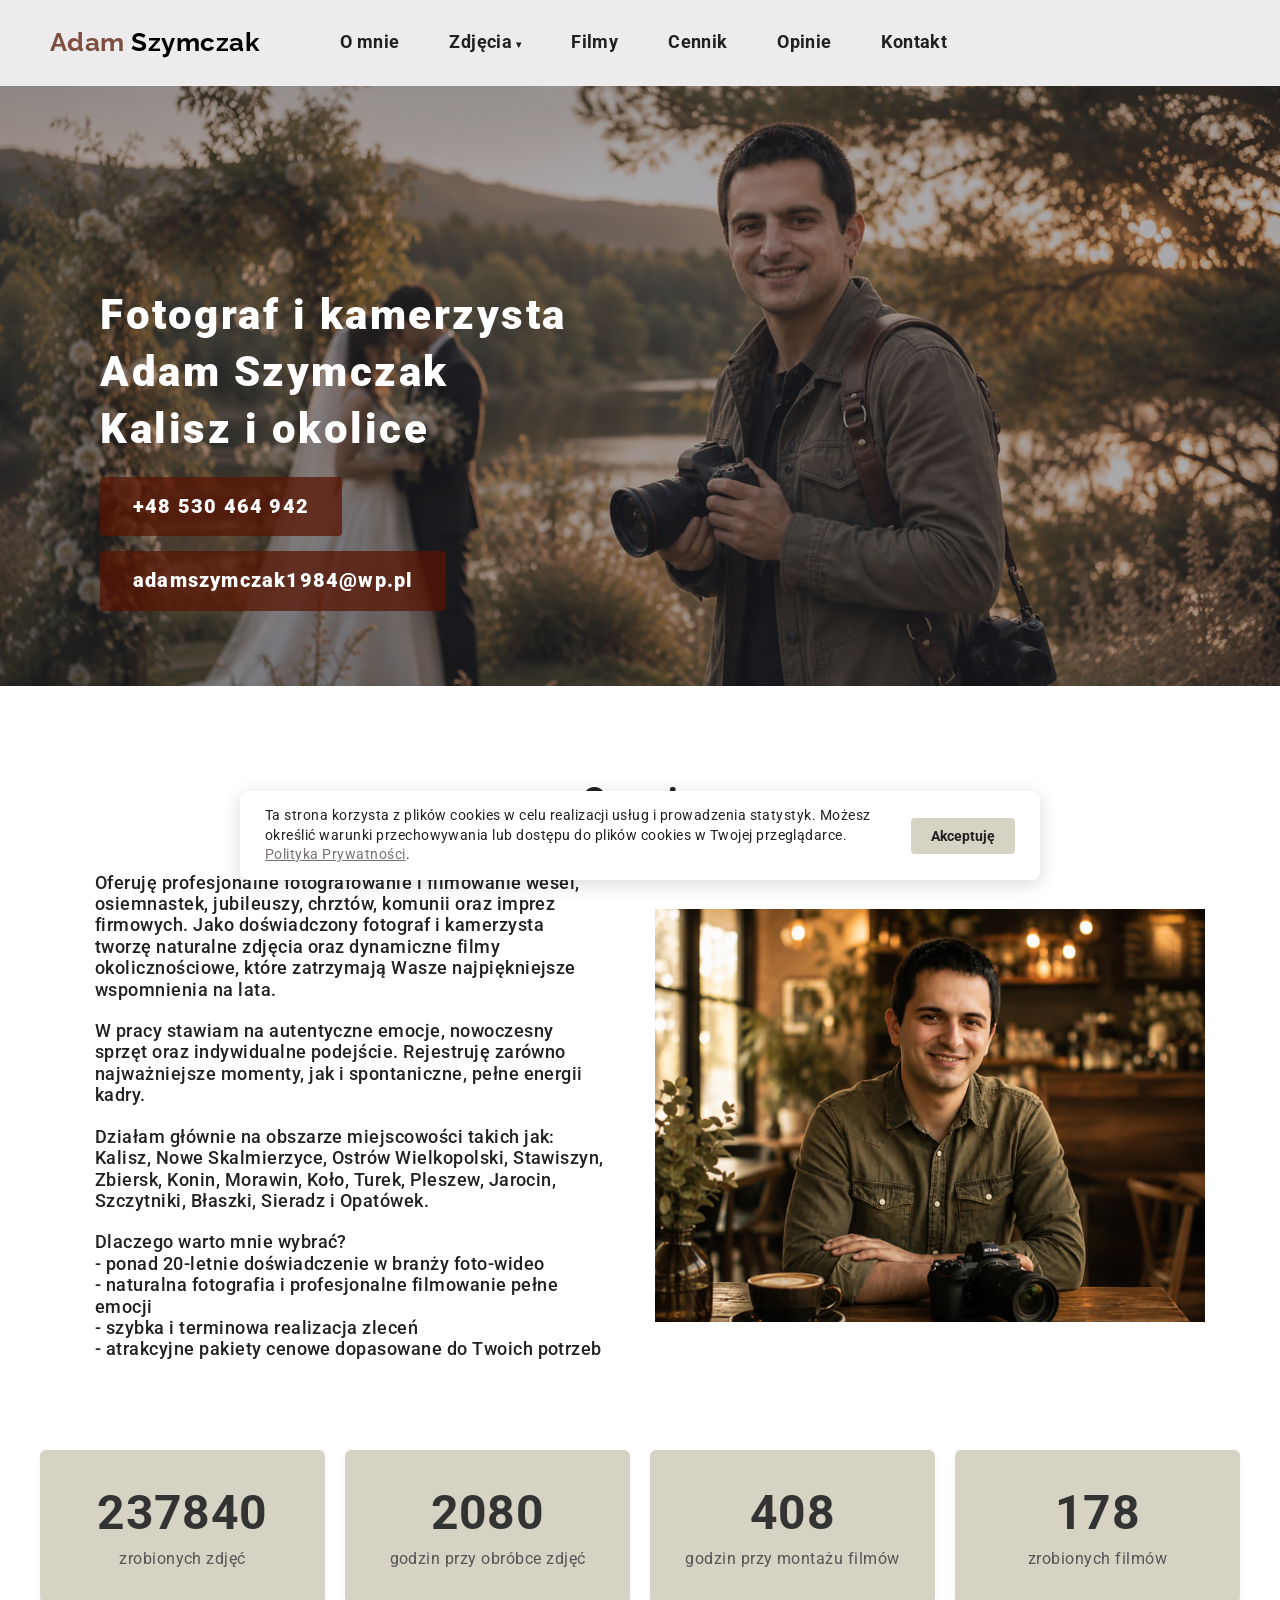
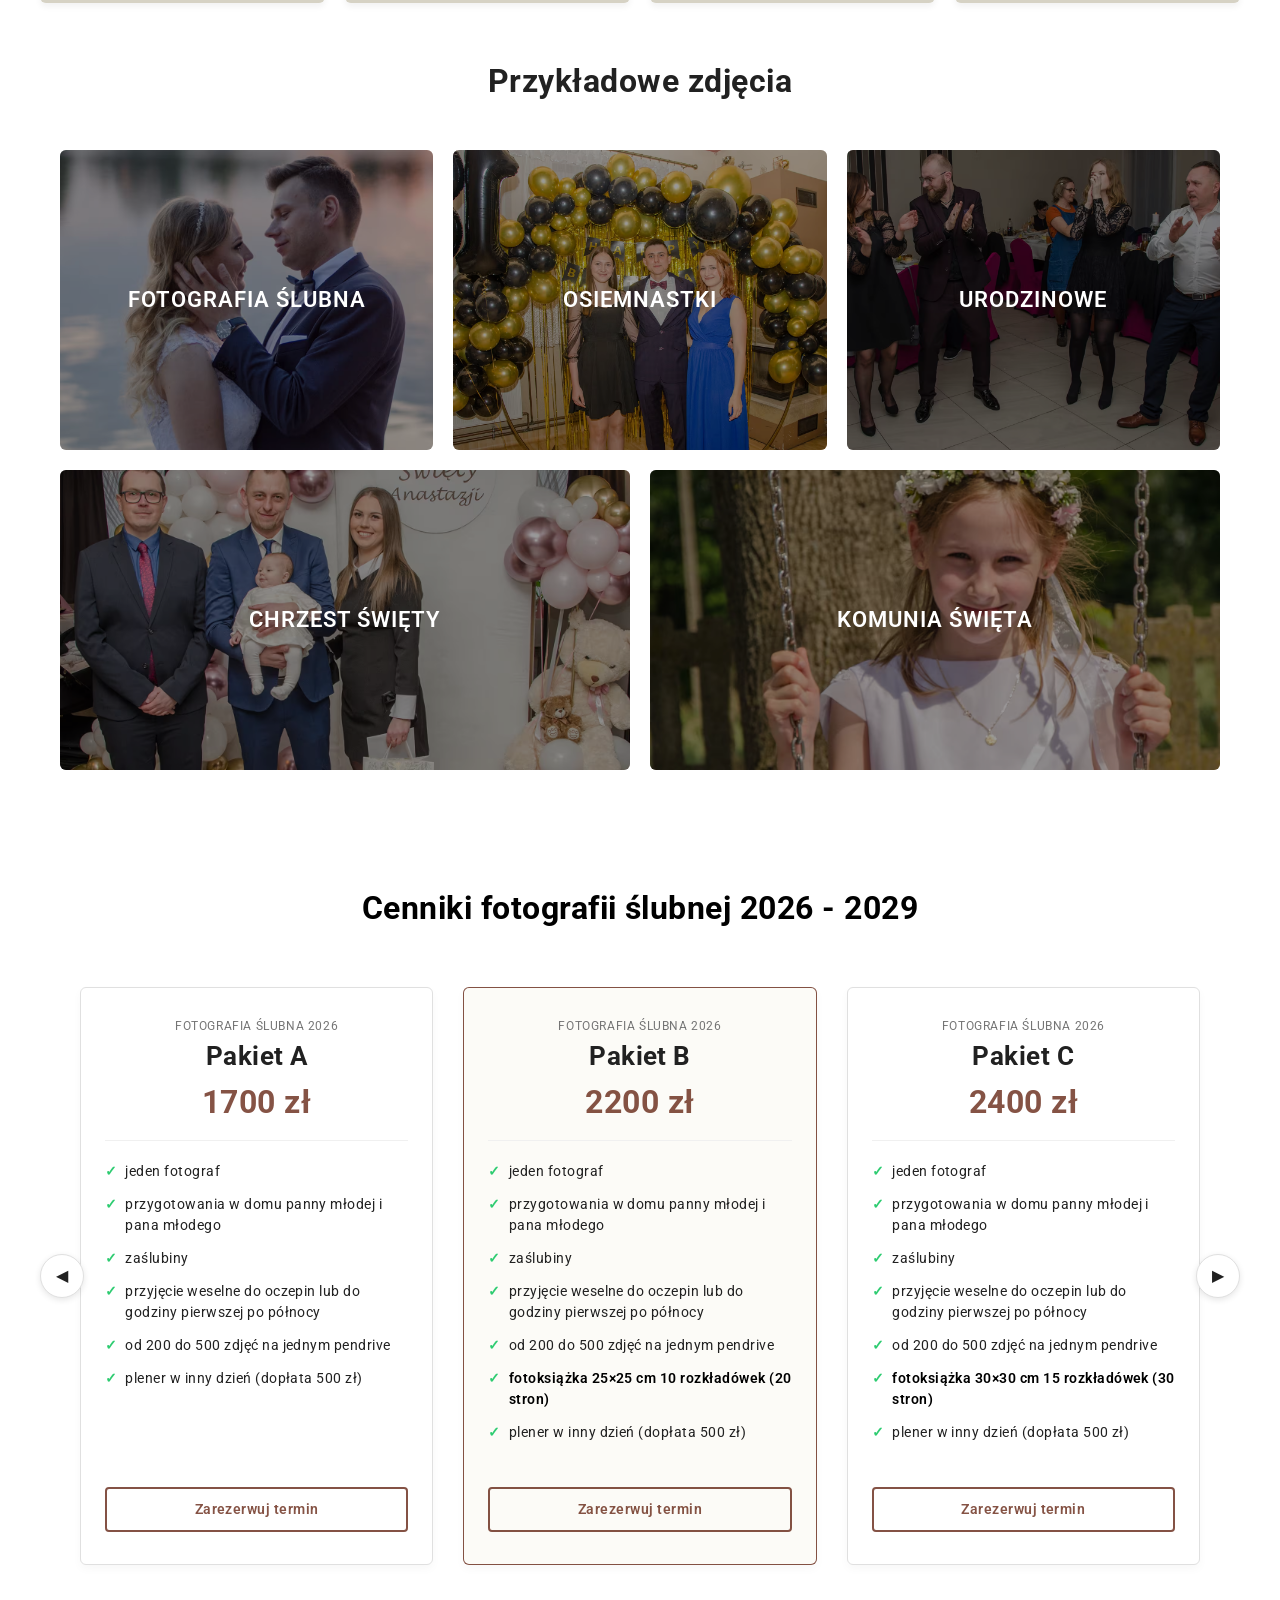
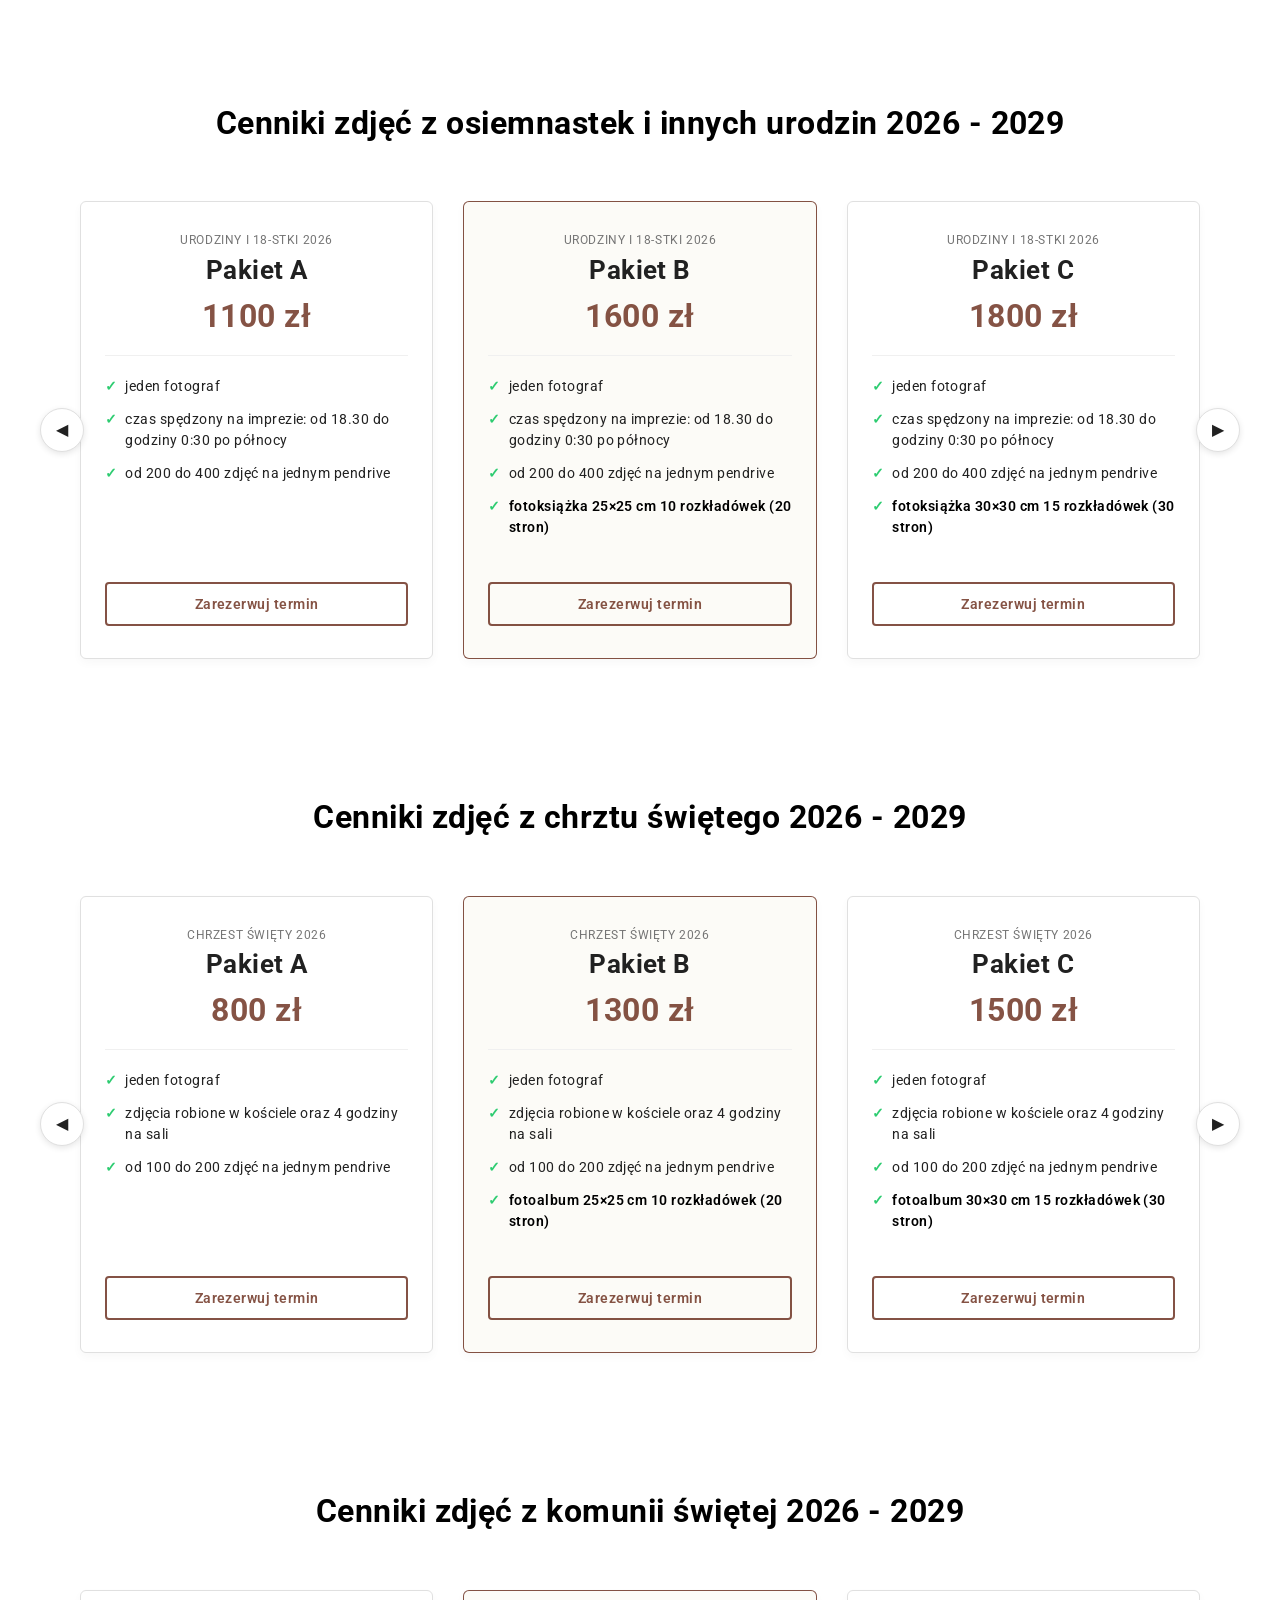
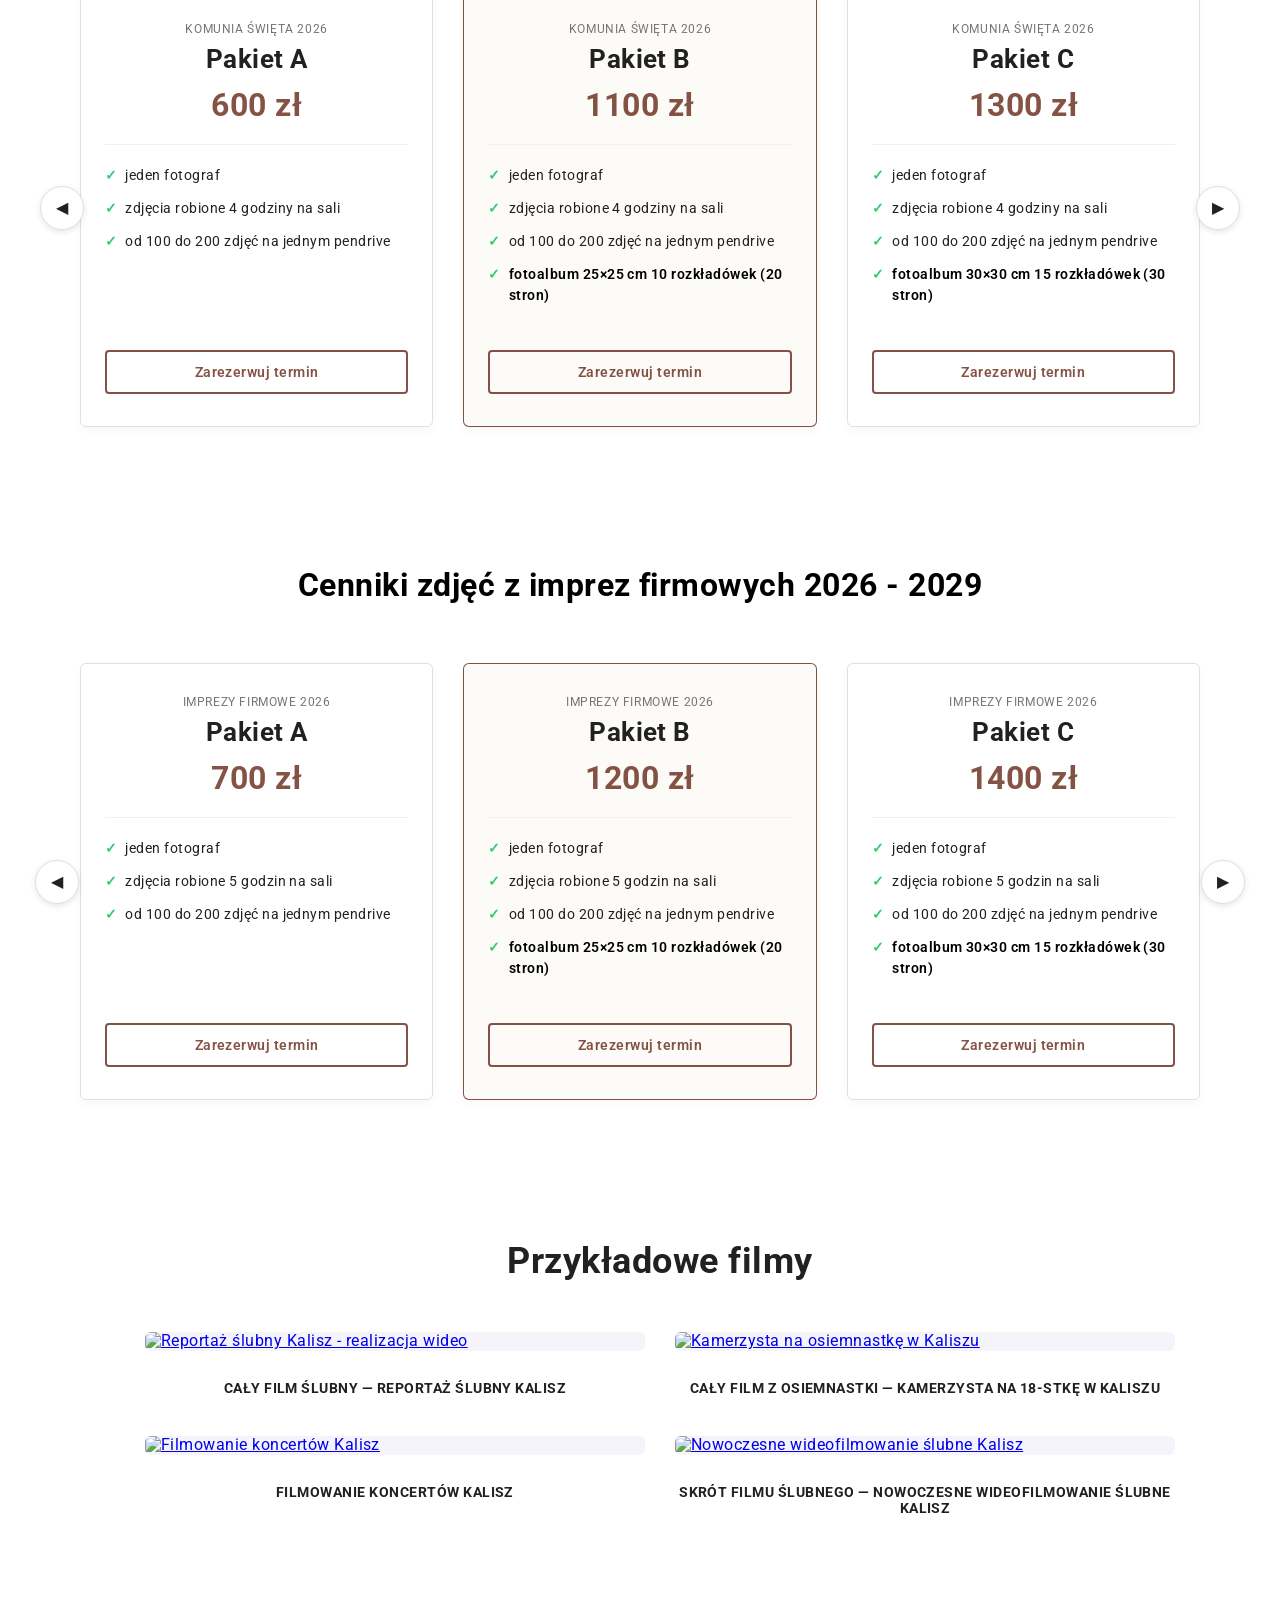
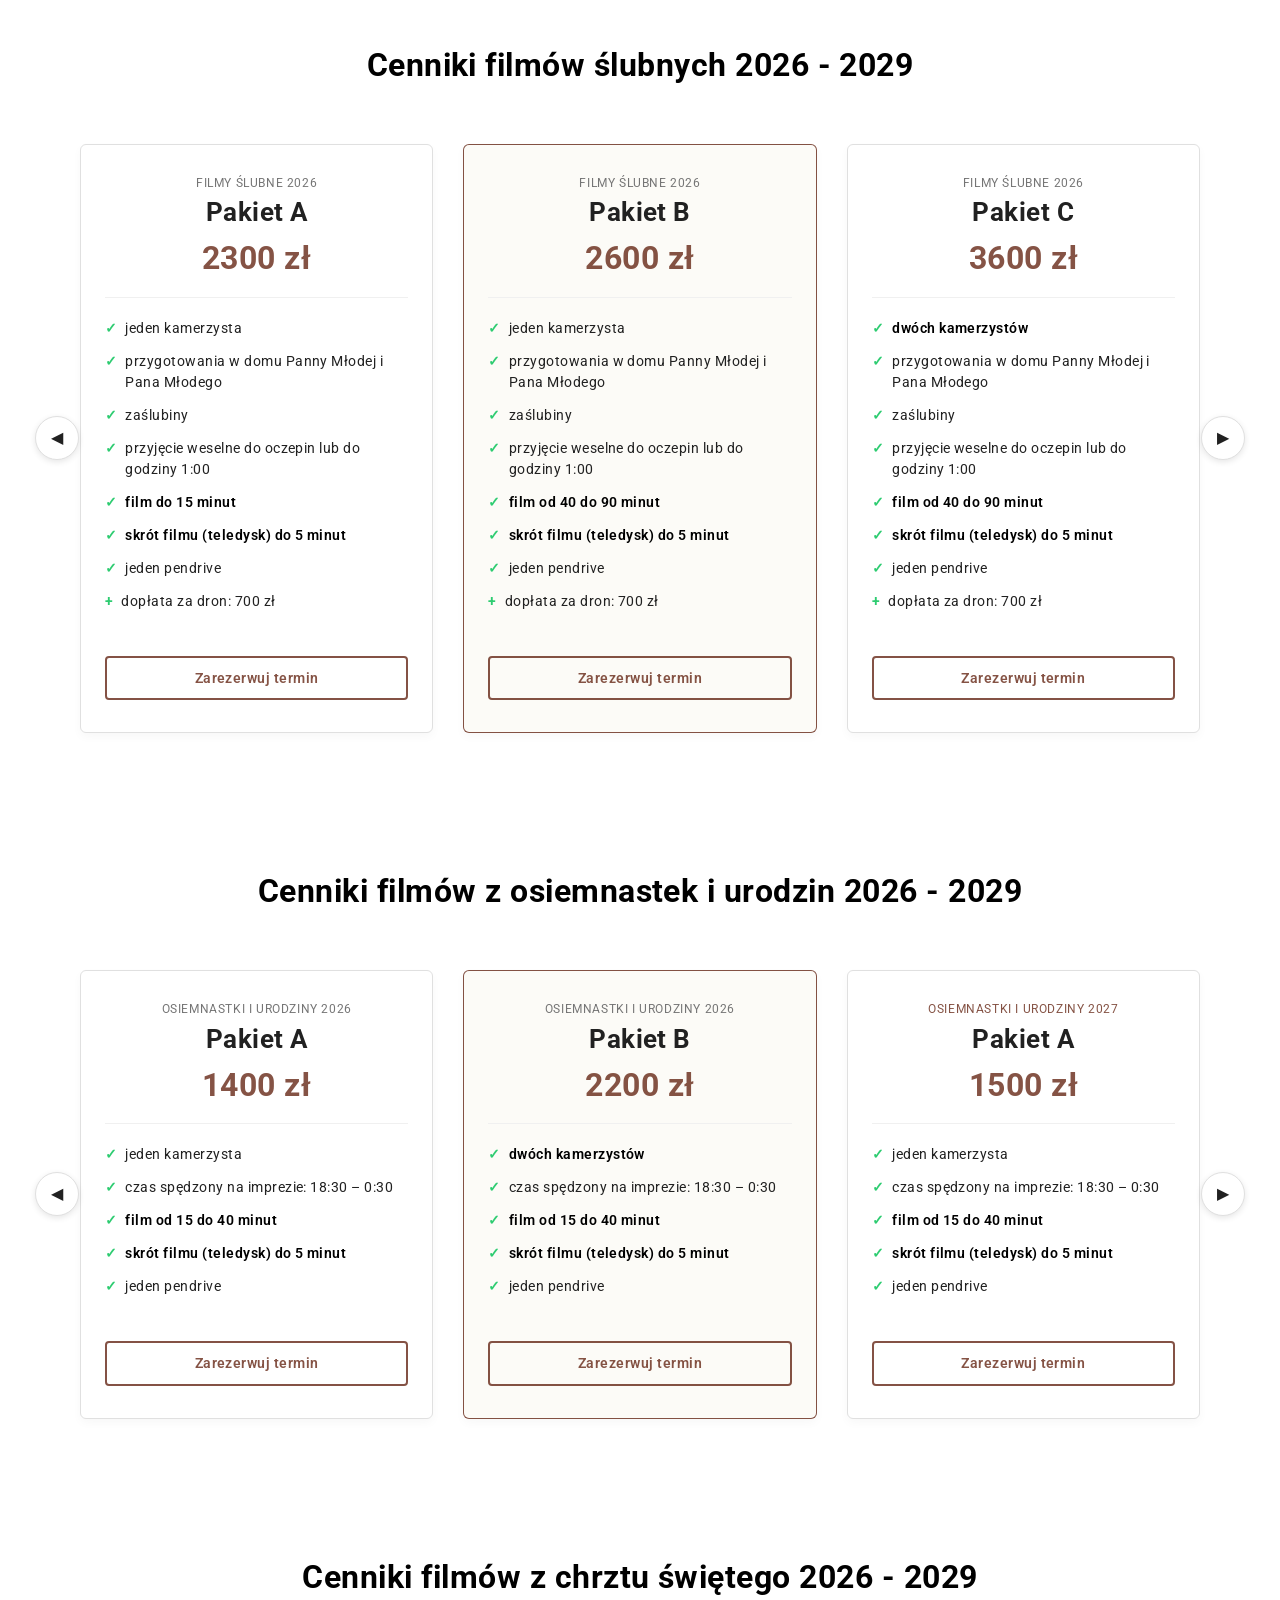
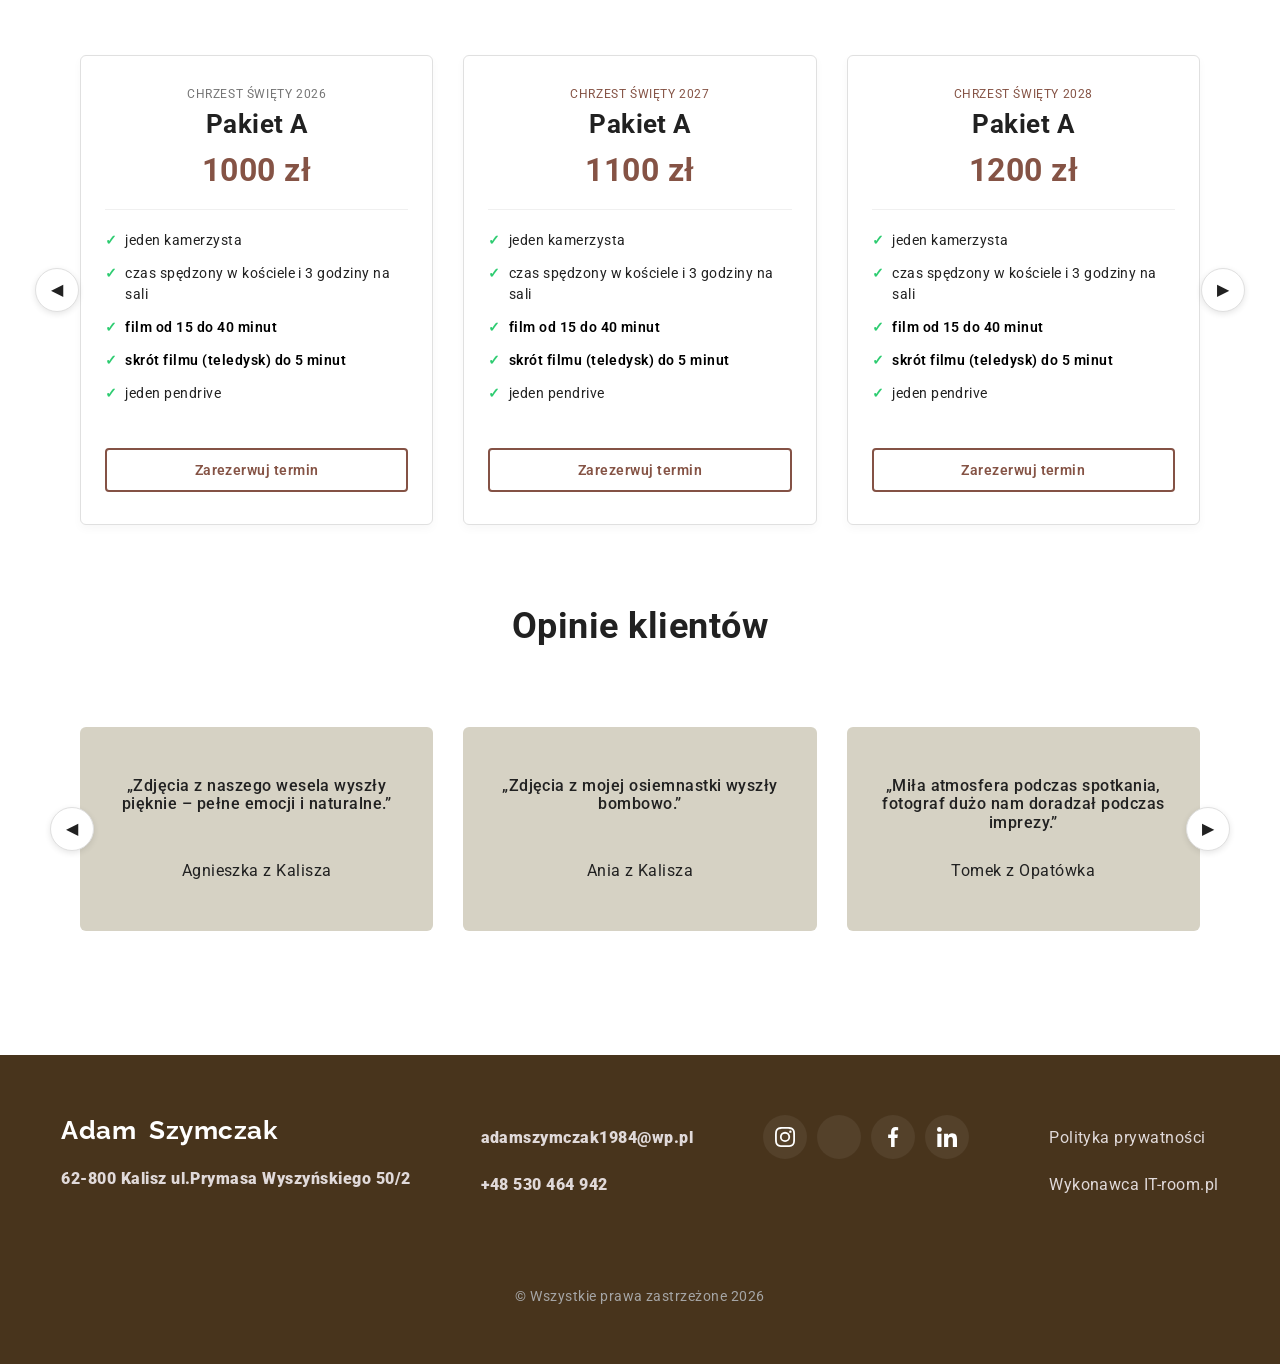
==== index.html @ ff870211 "84" ====
<!doctype html>
<html lang="pl">
  <head>
    <meta charset="UTF-8" >
    <meta http-equiv="X-UA-Compatible" content="IE=edge" >
    <!-- <meta name="viewport" content="width=device-width, initial-scale=1.0, maximum-scale=1.0, user-scalable-no"> -->
    <meta name="viewport" content="width=device-width, initial-scale=1.0 ">
    <meta
      name="description"
      content="Profesjonalny fotograf Adam Szymczak w Kaliszu, Koninie i Turku. Naturalna fotografia ślubna, osiemnastki, chrzty i komunie. Pamiątka pełna emocji. Sprawdź ofertę"
    >
    <title>
      Fotograf i kamerzysta Adam Szymczak Kalisz, Nowe Skalmierzyce, Ostrów
      Wielkopolski, Stawiszyn, Zbiersk, Konin, Morawin, Koło, Turek, Pleszew,
      Jarocin, Szczytniki, Błaszki, Sieradz i Opatówek
    </title>
    <link
      rel="icon"
      type="image/png"
      href="./images/favicon-96x96.png"
      sizes="96x96"
    >
    <link rel="icon" type="image/svg+xml" href="./images/favicon.svg" >
    <link rel="shortcut icon" href="./images/favicon.ico" >
    <link
      rel="apple-touch-icon"
      sizes="180x180"
      href="./images/apple-touch-icon.png"
    >
    <link rel="preconnect" href="https://fonts.googleapis.com" >
    <link rel="preconnect" href="https://fonts.gstatic.com" crossorigin >
    <link
      href="https://fonts.googleapis.com/css2?family=Raleway:wght@700&family=Roboto:wght@400;500;700;900&display=swap"
      rel="stylesheet"
    >
    <link
      rel="stylesheet"
      href="https://cdnjs.cloudflare.com/ajax/libs/modern-normalize/1.1.0/modern-normalize.min.css"
    >


    <link rel="stylesheet" href="./css/main.min.css" >
  </head>

  <body>
    <header class="header">
      <div class="container header__section">
        <nav class="header__nav">
          <a class="header__logo logo link" href="./index.html"
            >Adam&nbsp;<span class="header__logo--black">Szymczak</span></a
          >

          <ul class="nav list">
            <li class="nav__item">
              <a class="nav__link link" href="./index.html#o-mnie">O mnie</a>
            </li>

            <!-- Комп'ютерне випадаюче меню "Zdjęcia" -->
            <li class="nav__item dropdown">
              <a
                class="nav__link link dropdown-toggle"
                href="./index.html#portfolio"
                >Zdjęcia<span class="arrow">&#9662;</span></a
              >
              <ul class="dropdown-menu list">
                <li>
                  <a class="dropdown-menu__link link" href="./slubne.html"
                    >Zdjęcia ślubne</a
                  >
                </li>
                <li>
                  <a class="dropdown-menu__link link" href="./osiemnastki.html"
                    >18-stki</a
                  >
                </li>
                <li>
                  <a class="dropdown-menu__link link" href="./urodziny.html"
                    >Zdjęcia urodzinowe i jubileuszowe</a
                  >
                </li>
                <li>
                  <a class="dropdown-menu__link link" href="./chrzest.html"
                    >Chrzest Święty</a
                  >
                </li>
                <li>
                  <a class="dropdown-menu__link link" href="./komunia.html"
                    >Komunia Święta</a
                  >
                </li>
              </ul>
            </li>

            <li class="nav__item">
              <a class="nav__link link" href="./index.html#filmy">Filmy</a>
            </li>
            <li class="nav__item">
              <a class="nav__link link" href="./index.html#oferta">Cennik</a>
            </li>
            <li class="nav__item">
              <a class="nav__link link" href="./index.html#opinie">Opinie</a>
            </li>
            <li class="nav__item">
              <a class="nav__link link" href="./index.html#kontakt">Kontakt</a>
            </li>
          </ul>
        </nav>

        <button class="menu-open" data-menu-open>
          <svg class="menu-burger" width="24" height="16">
            <use href="./images/icons.svg#icon-burger"></use>
          </svg>
        </button>
      </div>

      <div class="mob-menu flex is-hidden" data-menu>
        <div>
          <button class="menu-close" data-menu-close>
            <svg class="menu-close" width="40" height="40">
              <use href="./images/icons.svg#icon-close"></use>
            </svg>
          </button>

          <ul class="mob-menu-list list">
            <li class="mob-menu-list__item">
              <a class="mob-menu-list__link link" href="./index.html#o-mnie"
                >O mnie</a
              >
            </li>

            <li class="mob-menu-list__item">
              <a
                class="mob-menu-list__link link"
                href="./index.html#portfolio"
                style="color: var(--accent-color); font-size: 20px"
                >Zdjęcia<span style="font-size: 14px">&#9662;</span></a
              >

              <ul
                class="mob-sub-menu list"
                style="padding-left: 20px; margin-top: 8px"
              >
                <li style="margin-bottom: 10px">
                  <a
                    class="mob-menu-list__link link"
                    href="./slubne.html"
                    style="font-size: 18px"
                    >Zdjęcia ślubne</a
                  >
                </li>
                <li style="margin-bottom: 10px">
                  <a
                    class="mob-menu-list__link link"
                    href="./osiemnastki.html"
                    style="font-size: 18px"
                    >18-stki</a
                  >
                </li>
                <li style="margin-bottom: 10px">
                  <a
                    class="mob-menu-list__link link"
                    href="./urodziny.html"
                    style="font-size: 18px"
                    >Zdjęcia urodzinowe i jubileuszowe</a
                  >
                </li>
                <li style="margin-bottom: 10px">
                  <a
                    class="mob-menu-list__link link"
                    href="./chrzest.html"
                    style="font-size: 18px"
                    >Chrzest Święty</a
                  >
                </li>
                
                <li style="margin-bottom: 10px">
                  <a
                    class="mob-menu-list__link link"
                    href="./komunia.html"
                    style="font-size: 18px"
                    >Komunia Święta</a
                  >
                </li>
              </ul>
            </li>

            <li class="mob-menu-list__item">
              <a class="mob-menu-list__link link" href="./index.html#filmy"
                >Filmy</a
              >
            </li>
            <li class="mob-menu-list__item">
              <a class="mob-menu-list__link link" href="./index.html#oferta"
                >Cennik</a
              >
            </li>
            <li class="mob-menu-list__item">
              <a class="mob-menu-list__link link" href="./index.html#opinie"
                >Opinie</a
              >
            </li>
            <li class="mob-menu-list__item">
              <a class="mob-menu-list__link link" href="./index.html#kontakt"
                >Kontakt</a
              >
            </li>
          </ul>
        </div>
      </div>
    </header>

    <main>
      <section class="hero">
        <div class="hero__container">
        <h1 class="hero__title">
          Fotograf i kamerzysta <br>Adam Szymczak <br>Kalisz i okolice
        </h1>
        
        <div class="hero__actions">
          <a class="link hero__btn" href="tel:+48530464942">+48 530 464 942</a>
        <a class="link hero__btn" href="mailto:adamszymczak1984@wp.pl">adamszymczak1984@wp.pl</a>
        </div>
        </div>
        

      </section>

      <section id="o-mnie" class="team">
        <div class="container">
          <h2 class="team__title section-title">O mnie</h2>
          <ul class="team-list list">
            <li class="team-list__item">
              <p class="team-list__text">
                Oferuję profesjonalne fotografowanie i filmowanie wesel,
                osiemnastek, jubileuszy, chrztów, komunii oraz imprez firmowych.
                Jako doświadczony fotograf i kamerzysta tworzę naturalne zdjęcia
                oraz dynamiczne filmy okolicznościowe, które zatrzymają Wasze
                najpiękniejsze wspomnienia na lata.
              </p>
              <p class="team-list__text">
                W pracy stawiam na autentyczne emocje, nowoczesny sprzęt oraz
                indywidualne podejście. Rejestruję zarówno najważniejsze
                momenty, jak i spontaniczne, pełne energii kadry.
              </p>
              <p class="team-list__text">
                Działam głównie na obszarze miejscowości takich jak: Kalisz, Nowe Skalmierzyce,
                Ostrów Wielkopolski, Stawiszyn, Zbiersk, Konin, Morawin, Koło,
                Turek, Pleszew, Jarocin, Szczytniki, Błaszki, Sieradz i
                Opatówek.
              </p>
              <p class="team-list__pretext">Dlaczego warto mnie wybrać?</p>
              <p class="team-list__pretext">
                - ponad 20-letnie doświadczenie w branży foto-wideo
              </p>
              <p class="team-list__pretext">
                - naturalna fotografia i profesjonalne filmowanie pełne emocji
              </p>
              <p class="team-list__pretext">
                - szybka i terminowa realizacja zleceń
              </p>
              <p class="team-list__pretext">
                - atrakcyjne pakiety cenowe dopasowane do Twoich potrzeb
              </p>
            </li>
            <li class="team-list__item">
              <img
                class="photo thumb-team"
                src="./images/adam-szymczak.avif"
                alt="Adam Szymczak"
                width="500"
              >
            </li>
          </ul>
        </div>
      </section>


      <section id="stats" class="stats-section">
        <div class="stats-container">
          <h2 class="visually-hidden">Fotograf i kamerzysta Adam Szymczak</h2>

          <div class="stat-card">
            <span class="stat-number" data-target="240000">0</span>
            <p class="stat-text">zrobionych zdjęć</p>
          </div>

          <div class="stat-card">
            <span class="stat-number" data-target="2100">0</span>
            <p class="stat-text">godzin przy obróbce zdjęć</p>
          </div>

          <div class="stat-card">
            <span class="stat-number" data-target="412">0</span>
            <p class="stat-text">godzin przy montażu filmów</p>
          </div>

          <div class="stat-card">
            <span class="stat-number" data-target="180">0</span>
            <p class="stat-text">zrobionych filmów</p>
          </div>
        </div>
      </section>


      <section class="gallery-preview" id="portfolio">
        <div class="container-sl">
          <h2 class="gallery-preview__title">Przykładowe zdjęcia</h2>

          <div class="gallery-grid">
            <a href="./slubne.html" class="gallery-grid__item bg-slub">
              <div class="gallery-grid__overlay">
                <h3>Fotografia Ślubna</h3>
              </div>
            </a>

            <a href="./osiemnastki.html" class="gallery-grid__item bg-18">
              <div class="gallery-grid__overlay">
                <h3>Osiemnastki</h3>
              </div>
            </a>

            <a href="./urodziny.html" class="gallery-grid__item bg-jubileusz">
              <div class="gallery-grid__overlay">
                <h3>Urodzinowe</h3>
              </div>
            </a>

            <a
              href="./chrzest.html"
              class="gallery-grid__item gallery-grid__item--wide bg-chrzest"
            >
              <div class="gallery-grid__overlay">
                <h3>Chrzest Święty</h3>
              </div>
            </a>

            <a
              href="./komunia.html"
              class="gallery-grid__item gallery-grid__item--wide bg-komunia"
            >
              <div class="gallery-grid__overlay">
                <h3>Komunia Święta</h3>
              </div>
            </a>
          </div>
        </div>
      </section>


      <section class="oferta-section" id="oferta">
        <div class="container-sl">
          <h2 class="oferta-title">Cenniki fotografii ślubnej 2026 - 2029</h2>

          <div class="custom-carousel oferta-carousel-wrapper">
            <button
              class="slider-prev-btn oferta-arrow"
              aria-label="Poprzedni pakiet"
            >
              ◀
            </button>

            <div class="opinie-slider oferta-slider">
              <div class="oferta-card">
                <div class="oferta-card__header">
                  <p class="oferta-card__subtitle">Fotografia ślubna 2026</p>
                  <h3 class="oferta-card__title">Pakiet A</h3>
                  <p class="oferta-card__price">1700 zł</p>
                </div>
                <ul class="oferta-card__list list">
                  <li><span class="check">✓</span> jeden fotograf</li>
                  <li>
                    <span class="check">✓</span> przygotowania w domu panny
                    młodej i pana młodego
                  </li>
                  <li><span class="check">✓</span> zaślubiny</li>
                  <li>
                    <span class="check">✓</span> przyjęcie weselne do oczepin
                    lub do godziny pierwszej po północy
                  </li>
                  <li>
                    <span class="check">✓</span> od 200 do 500 zdjęć na jednym
                    pendrive
                  </li>
                  <li>
                    <span class="check">✓</span> plener w inny dzień (dopłata
                    500 zł)
                  </li>
                </ul>
                <a href="#kontakt" class="oferta-card__btn link"
                  >Zarezerwuj termin</a
                >
              </div>

              <div class="oferta-card oferta-card--accent">
                <div class="oferta-card__header">
                  <p class="oferta-card__subtitle">Fotografia ślubna 2026</p>
                  <h3 class="oferta-card__title">Pakiet B</h3>
                  <p class="oferta-card__price">2200 zł</p>
                </div>
                <ul class="oferta-card__list list">
                  <li><span class="check">✓</span> jeden fotograf</li>
                  <li>
                    <span class="check">✓</span> przygotowania w domu panny
                    młodej i pana młodego
                  </li>
                  <li><span class="check">✓</span> zaślubiny</li>
                  <li>
                    <span class="check">✓</span> przyjęcie weselne do oczepin
                    lub do godziny pierwszej po północy
                  </li>
                  <li>
                    <span class="check">✓</span> od 200 do 500 zdjęć na jednym
                    pendrive
                  </li>
                  <li class="important">
                    <span class="check">✓</span> fotoksiążka 25×25 cm 10
                    rozkładówek (20 stron)
                  </li>
                  <li>
                    <span class="check">✓</span> plener w inny dzień (dopłata
                    500 zł)
                  </li>
                </ul>
                <a href="#kontakt" class="oferta-card__btn link"
                  >Zarezerwuj termin</a
                >
              </div>

              <div class="oferta-card">
                <div class="oferta-card__header">
                  <p class="oferta-card__subtitle">Fotografia ślubna 2026</p>
                  <h3 class="oferta-card__title">Pakiet C</h3>
                  <p class="oferta-card__price">2400 zł</p>
                </div>
                <ul class="oferta-card__list list">
                  <li><span class="check">✓</span> jeden fotograf</li>
                  <li>
                    <span class="check">✓</span> przygotowania w domu panny
                    młodej i pana młodego
                  </li>
                  <li><span class="check">✓</span> zaślubiny</li>
                  <li>
                    <span class="check">✓</span> przyjęcie weselne do oczepin
                    lub do godziny pierwszej po północy
                  </li>
                  <li>
                    <span class="check">✓</span> od 200 do 500 zdjęć na jednym
                    pendrive
                  </li>
                  <li class="important">
                    <span class="check">✓</span> fotoksiążka 30×30 cm 15
                    rozkładówek (30 stron)
                  </li>
                  <li>
                    <span class="check">✓</span> plener w inny dzień (dopłata
                    500 zł)
                  </li>
                </ul>
                <a href="#kontakt" class="oferta-card__btn link"
                  >Zarezerwuj termin</a
                >
              </div>

              <div class="oferta-card">
                <div class="oferta-card__header">
                  <p
                    class="oferta-card__subtitle"
                    style="color: var(--accent-color)"
                  >
                    Fotografia ślubna 2027
                  </p>
                  <h3 class="oferta-card__title">Pakiet A</h3>
                  <p class="oferta-card__price">1800 zł</p>
                </div>
                <ul class="oferta-card__list list">
                  <li><span class="check">✓</span> jeden fotograf</li>
                  <li>
                    <span class="check">✓</span> przygotowania w domu panny
                    młodej i pana młodego
                  </li>
                  <li><span class="check">✓</span> zaślubiny</li>
                  <li>
                    <span class="check">✓</span> przyjęcie weselne do oczepin
                    lub do godziny pierwszej po północy
                  </li>
                  <li>
                    <span class="check">✓</span> od 200 do 500 zdjęć na jednym
                    pendrive
                  </li>
                  <li>
                    <span class="check">✓</span> plener w inny dzień (dopłata
                    550 zł)
                  </li>
                </ul>
                <a href="#kontakt" class="oferta-card__btn link"
                  >Zarezerwuj termin</a
                >
              </div>

              <div class="oferta-card oferta-card--accent">
                <div class="oferta-card__header">
                  <p
                    class="oferta-card__subtitle"
                    style="color: var(--accent-color)"
                  >
                    Fotografia ślubna 2027
                  </p>
                  <h3 class="oferta-card__title">Pakiet B</h3>
                  <p class="oferta-card__price">2300 zł</p>
                </div>
                <ul class="oferta-card__list list">
                  <li><span class="check">✓</span> jeden fotograf</li>
                  <li>
                    <span class="check">✓</span> przygotowania w domu panny
                    młodej i pana młodego
                  </li>
                  <li><span class="check">✓</span> zaślubiny</li>
                  <li>
                    <span class="check">✓</span> przyjęcie weselne do oczepin
                    lub do godziny pierwszej po północy
                  </li>
                  <li>
                    <span class="check">✓</span> od 200 do 500 zdjęć na jednym
                    pendrive
                  </li>
                  <li class="important">
                    <span class="check">✓</span> fotoksiążka 25×25 cm 10
                    rozkładówek (20 stron)
                  </li>
                  <li>
                    <span class="check">✓</span> plener w inny dzień (dopłata
                    550 zł)
                  </li>
                </ul>
                <a href="#kontakt" class="oferta-card__btn link"
                  >Zarezerwuj termin</a
                >
              </div>

              <div class="oferta-card">
                <div class="oferta-card__header">
                  <p
                    class="oferta-card__subtitle"
                    style="color: var(--accent-color)"
                  >
                    Fotografia ślubna 2027
                  </p>
                  <h3 class="oferta-card__title">Pakiet C</h3>
                  <p class="oferta-card__price">2500 zł</p>
                </div>
                <ul class="oferta-card__list list">
                  <li><span class="check">✓</span> jeden fotograf</li>
                  <li>
                    <span class="check">✓</span> przygotowania w domu panny
                    młodej i pana młodego
                  </li>
                  <li><span class="check">✓</span> zaślubiny</li>
                  <li>
                    <span class="check">✓</span> przyjęcie weselne do oczepin
                    lub do godziny pierwszej po północy
                  </li>
                  <li>
                    <span class="check">✓</span> od 200 do 500 zdjęć na jednym
                    pendrive
                  </li>
                  <li class="important">
                    <span class="check">✓</span> fotoksiążka 30×30 cm 15
                    rozkładówek (30 stron)
                  </li>
                  <li>
                    <span class="check">✓</span> plener w inny dzień (dopłata
                    550 zł)
                  </li>
                </ul>
                <a href="#kontakt" class="oferta-card__btn link"
                  >Zarezerwuj termin</a
                >
              </div>

              <div class="oferta-card">
                <div class="oferta-card__header">
                  <p
                    class="oferta-card__subtitle"
                    style="color: var(--accent-color)"
                  >
                    Fotografia ślubna 2028
                  </p>
                  <h3 class="oferta-card__title">Pakiet A</h3>
                  <p class="oferta-card__price">1900 zł</p>
                </div>
                <ul class="oferta-card__list list">
                  <li><span class="check">✓</span> jeden fotograf</li>
                  <li>
                    <span class="check">✓</span> przygotowania w domu panny
                    młodej i pana młodego
                  </li>
                  <li><span class="check">✓</span> zaślubiny</li>
                  <li>
                    <span class="check">✓</span> przyjęcie weselne do oczepin
                    lub do godziny pierwszej po północy
                  </li>
                  <li>
                    <span class="check">✓</span> od 200 do 500 zdjęć na jednym
                    pendrive
                  </li>
                  <li>
                    <span class="check">✓</span> plener w inny dzień (dopłata
                    600 zł)
                  </li>
                </ul>
                <a href="#kontakt" class="oferta-card__btn link"
                  >Zarezerwuj termin</a
                >
              </div>

              <div class="oferta-card oferta-card--accent">
                <div class="oferta-card__header">
                  <p
                    class="oferta-card__subtitle"
                    style="color: var(--accent-color)"
                  >
                    Fotografia ślubna 2028
                  </p>
                  <h3 class="oferta-card__title">Pakiet B</h3>
                  <p class="oferta-card__price">2400 zł</p>
                </div>
                <ul class="oferta-card__list list">
                  <li><span class="check">✓</span> jeden fotograf</li>
                  <li>
                    <span class="check">✓</span> przygotowania w domu panny
                    młodej i pana młodego
                  </li>
                  <li><span class="check">✓</span> zaślubiny</li>
                  <li>
                    <span class="check">✓</span> przyjęcie weselne do oczepin
                    lub do godziny pierwszej po północy
                  </li>
                  <li>
                    <span class="check">✓</span> od 200 do 500 zdjęć na jednym
                    pendrive
                  </li>
                  <li class="important">
                    <span class="check">✓</span> fotoksiążka 25×25 cm 10
                    rozkładówek (20 stron)
                  </li>
                  <li>
                    <span class="check">✓</span> plener w inny dzień (dopłata
                    600 zł)
                  </li>
                </ul>
                <a href="#kontakt" class="oferta-card__btn link"
                  >Zarezerwuj termin</a
                >
              </div>

              <div class="oferta-card">
                <div class="oferta-card__header">
                  <p
                    class="oferta-card__subtitle"
                    style="color: var(--accent-color)"
                  >
                    Fotografia ślubna 2028
                  </p>
                  <h3 class="oferta-card__title">Pakiet C</h3>
                  <p class="oferta-card__price">2600 zł</p>
                </div>
                <ul class="oferta-card__list list">
                  <li><span class="check">✓</span> jeden fotograf</li>
                  <li>
                    <span class="check">✓</span> przygotowania w domu panny
                    młodej i pana młodego
                  </li>
                  <li><span class="check">✓</span> zaślubiny</li>
                  <li>
                    <span class="check">✓</span> przyjęcie weselne do oczepin
                    lub do godziny pierwszej po północy
                  </li>
                  <li>
                    <span class="check">✓</span> od 200 do 500 zdjęć na jednym
                    pendrive
                  </li>
                  <li class="important">
                    <span class="check">✓</span> fotoksiążka 30×30 cm 15
                    rozkładówek (30 stron)
                  </li>
                  <li>
                    <span class="check">✓</span> plener w inny dzień (dopłata
                    600 zł)
                  </li>
                </ul>
                <a href="#kontakt" class="oferta-card__btn link"
                  >Zarezerwuj termin</a
                >
              </div>

              <div class="oferta-card">
                <div class="oferta-card__header">
                  <p
                    class="oferta-card__subtitle"
                    style="color: var(--accent-color)"
                  >
                    Fotografia ślubna 2029
                  </p>
                  <h3 class="oferta-card__title">Pakiet A</h3>
                  <p class="oferta-card__price">2000 zł</p>
                </div>
                <ul class="oferta-card__list list">
                  <li><span class="check">✓</span> jeden fotograf</li>
                  <li>
                    <span class="check">✓</span> przygotowania w domu panny
                    młodej i pana młodego
                  </li>
                  <li><span class="check">✓</span> zaślubiny</li>
                  <li>
                    <span class="check">✓</span> przyjęcie weselne do oczepin
                    lub do godziny pierwszej po północy
                  </li>
                  <li>
                    <span class="check">✓</span> od 200 do 500 zdjęć na jednym
                    pendrive
                  </li>
                  <li>
                    <span class="check">✓</span> plener w inny dzień (dopłata
                    650 zł)
                  </li>
                </ul>
                <a href="#kontakt" class="oferta-card__btn link"
                  >Zarezerwuj termin</a
                >
              </div>

              <div class="oferta-card oferta-card--accent">
                <div class="oferta-card__header">
                  <p
                    class="oferta-card__subtitle"
                    style="color: var(--accent-color)"
                  >
                    Fotografia ślubna 2029
                  </p>
                  <h3 class="oferta-card__title">Pakiet B</h3>
                  <p class="oferta-card__price">2500 zł</p>
                </div>
                <ul class="oferta-card__list list">
                  <li><span class="check">✓</span> jeden fotograf</li>
                  <li>
                    <span class="check">✓</span> przygotowania w domu panny
                    młodej i pana młodego
                  </li>
                  <li><span class="check">✓</span> zaślubiny</li>
                  <li>
                    <span class="check">✓</span> przyjęcie weselne do oczepin
                    lub do godziny pierwszej po północy
                  </li>
                  <li>
                    <span class="check">✓</span> od 200 do 500 zdjęć na jednym
                    pendrive
                  </li>
                  <li class="important">
                    <span class="check">✓</span> fotoksiążka 25×25 cm 10
                    rozkładówek (20 stron)
                  </li>
                  <li>
                    <span class="check">✓</span> plener w inny dzień (dopłata
                    650 zł)
                  </li>
                </ul>
                <a href="#kontakt" class="oferta-card__btn link"
                  >Zarezerwuj termin</a
                >
              </div>

              <div class="oferta-card">
                <div class="oferta-card__header">
                  <p
                    class="oferta-card__subtitle"
                    style="color: var(--accent-color)"
                  >
                    Fotografia ślubna 2029
                  </p>
                  <h3 class="oferta-card__title">Pakiet C</h3>
                  <p class="oferta-card__price">2700 zł</p>
                </div>
                <ul class="oferta-card__list list">
                  <li><span class="check">✓</span> jeden fotograf</li>
                  <li>
                    <span class="check">✓</span> przygotowania w domu panny
                    młodej i pana młodego
                  </li>
                  <li><span class="check">✓</span> zaślubiny</li>
                  <li>
                    <span class="check">✓</span> przyjęcie weselne do oczepin
                    lub do godziny pierwszej po północy
                  </li>
                  <li>
                    <span class="check">✓</span> od 200 do 500 zdjęć na jednym
                    pendrive
                  </li>
                  <li class="important">
                    <span class="check">✓</span> fotoksiążka 30×30 cm 15
                    rozkładówek (30 stron)
                  </li>
                  <li>
                    <span class="check">✓</span> plener w inny dzień (dopłata
                    650 zł)
                  </li>
                </ul>
                <a href="#kontakt" class="oferta-card__btn link"
                  >Zarezerwuj termin</a
                >
              </div>
            </div>

            <button
              class="slider-next-btn oferta-arrow"
              aria-label="Następny pakiet"
            >
              ▶
            </button>
          </div>
        </div>
      </section>



      <section class="oferta-section" id="oferta-urodziny">
        <div class="container-sl">
          <h2 class="oferta-title">
            Cenniki zdjęć z osiemnastek i innych urodzin 2026 - 2029
          </h2>

          <div class="custom-carousel oferta-carousel-wrapper">
            <button
              class="slider-prev-btn oferta-arrow"
              aria-label="Poprzedni pakiet"
            >
              ◀
            </button>

            <div class="opinie-slider oferta-slider">
              <div class="oferta-card">
                <div class="oferta-card__header">
                  <p class="oferta-card__subtitle">Urodziny i 18-stki 2026</p>
                  <h3 class="oferta-card__title">Pakiet A</h3>
                  <p class="oferta-card__price">1100 zł</p>
                </div>
                <ul class="oferta-card__list list">
                  <li><span class="check">✓</span> jeden fotograf</li>
                  <li>
                    <span class="check">✓</span> czas spędzony na imprezie: od
                    18.30 do godziny 0:30 po północy
                  </li>
                  <li>
                    <span class="check">✓</span> od 200 do 400 zdjęć na jednym
                    pendrive
                  </li>
                </ul>
                <a href="#kontakt" class="oferta-card__btn link"
                  >Zarezerwuj termin</a
                >
              </div>

              <div class="oferta-card oferta-card--accent">
                <div class="oferta-card__header">
                  <p class="oferta-card__subtitle">Urodziny i 18-stki 2026</p>
                  <h3 class="oferta-card__title">Pakiet B</h3>
                  <p class="oferta-card__price">1600 zł</p>
                </div>
                <ul class="oferta-card__list list">
                  <li><span class="check">✓</span> jeden fotograf</li>
                  <li>
                    <span class="check">✓</span> czas spędzony na imprezie: od
                    18.30 do godziny 0:30 po północy
                  </li>
                  <li>
                    <span class="check">✓</span> od 200 do 400 zdjęć na jednym
                    pendrive
                  </li>
                  <li class="important">
                    <span class="check">✓</span> fotoksiążka 25×25 cm 10
                    rozkładówek (20 stron)
                  </li>
                </ul>
                <a href="#kontakt" class="oferta-card__btn link"
                  >Zarezerwuj termin</a
                >
              </div>

              <div class="oferta-card">
                <div class="oferta-card__header">
                  <p class="oferta-card__subtitle">Urodziny i 18-stki 2026</p>
                  <h3 class="oferta-card__title">Pakiet C</h3>
                  <p class="oferta-card__price">1800 zł</p>
                </div>
                <ul class="oferta-card__list list">
                  <li><span class="check">✓</span> jeden fotograf</li>
                  <li>
                    <span class="check">✓</span> czas spędzony na imprezie: od
                    18.30 do godziny 0:30 po północy
                  </li>
                  <li>
                    <span class="check">✓</span> od 200 do 400 zdjęć na jednym
                    pendrive
                  </li>
                  <li class="important">
                    <span class="check">✓</span> fotoksiążka 30×30 cm 15
                    rozkładówek (30 stron)
                  </li>
                </ul>
                <a href="#kontakt" class="oferta-card__btn link"
                  >Zarezerwuj termin</a
                >
              </div>

              <div class="oferta-card">
                <div class="oferta-card__header">
                  <p
                    class="oferta-card__subtitle"
                    style="color: var(--accent-color)"
                  >
                    Urodziny i 18-stki 2027
                  </p>
                  <h3 class="oferta-card__title">Pakiet A</h3>
                  <p class="oferta-card__price">1200 zł</p>
                </div>
                <ul class="oferta-card__list list">
                  <li><span class="check">✓</span> jeden fotograf</li>
                  <li>
                    <span class="check">✓</span> czas spędzony na imprezie: od
                    18.30 do godziny 0:30 po północy
                  </li>
                  <li>
                    <span class="check">✓</span> od 200 do 400 zdjęć na jednym
                    pendrive
                  </li>
                </ul>
                <a href="#kontakt" class="oferta-card__btn link"
                  >Zarezerwuj termin</a
                >
              </div>

              <div class="oferta-card oferta-card--accent">
                <div class="oferta-card__header">
                  <p
                    class="oferta-card__subtitle"
                    style="color: var(--accent-color)"
                  >
                    Urodziny i 18-stki 2027
                  </p>
                  <h3 class="oferta-card__title">Pakiet B</h3>
                  <p class="oferta-card__price">1700 zł</p>
                </div>
                <ul class="oferta-card__list list">
                  <li><span class="check">✓</span> jeden fotograf</li>
                  <li>
                    <span class="check">✓</span> czas spędzony na imprezie: od
                    18.30 do godziny 0:30 po północy
                  </li>
                  <li>
                    <span class="check">✓</span> od 200 do 400 zdjęć na jednym
                    pendrive
                  </li>
                  <li class="important">
                    <span class="check">✓</span> fotoksiążka 25×25 cm 10
                    rozkładówek (20 stron)
                  </li>
                </ul>
                <a href="#kontakt" class="oferta-card__btn link"
                  >Zarezerwuj termin</a
                >
              </div>

              <div class="oferta-card">
                <div class="oferta-card__header">
                  <p
                    class="oferta-card__subtitle"
                    style="color: var(--accent-color)"
                  >
                    Urodziny i 18-stki 2027
                  </p>
                  <h3 class="oferta-card__title">Pakiet C</h3>
                  <p class="oferta-card__price">1900 zł</p>
                </div>
                <ul class="oferta-card__list list">
                  <li><span class="check">✓</span> jeden fotograf</li>
                  <li>
                    <span class="check">✓</span> czas spędzony na imprezie: od
                    18.30 do godziny 0:30 po północy
                  </li>
                  <li>
                    <span class="check">✓</span> od 200 do 400 zdjęć na jednym
                    pendrive
                  </li>
                  <li class="important">
                    <span class="check">✓</span> fotoksiążka 30×30 cm 15
                    rozkładówek (30 stron)
                  </li>
                </ul>
                <a href="#kontakt" class="oferta-card__btn link"
                  >Zarezerwuj termin</a
                >
              </div>

              <div class="oferta-card">
                <div class="oferta-card__header">
                  <p
                    class="oferta-card__subtitle"
                    style="color: var(--accent-color)"
                  >
                    Urodziny i 18-stki 2028
                  </p>
                  <h3 class="oferta-card__title">Pakiet A</h3>
                  <p class="oferta-card__price">1300 zł</p>
                </div>
                <ul class="oferta-card__list list">
                  <li><span class="check">✓</span> jeden fotograf</li>
                  <li>
                    <span class="check">✓</span> czas spędzony na imprezie: od
                    18.30 do godziny 0:30 po północy
                  </li>
                  <li>
                    <span class="check">✓</span> od 200 do 400 zdjęć na jednym
                    pendrive
                  </li>
                </ul>
                <a href="#kontakt" class="oferta-card__btn link"
                  >Zarezerwuj termin</a
                >
              </div>

              <div class="oferta-card oferta-card--accent">
                <div class="oferta-card__header">
                  <p
                    class="oferta-card__subtitle"
                    style="color: var(--accent-color)"
                  >
                    Urodziny i 18-stki 2028
                  </p>
                  <h3 class="oferta-card__title">Pakiet B</h3>
                  <p class="oferta-card__price">1800 zł</p>
                </div>
                <ul class="oferta-card__list list">
                  <li><span class="check">✓</span> jeden fotograf</li>
                  <li>
                    <span class="check">✓</span> czas spędzony na imprezie: od
                    18.30 do godziny 0:30 po północy
                  </li>
                  <li>
                    <span class="check">✓</span> od 200 do 400 zdjęć na jednym
                    pendrive
                  </li>
                  <li class="important">
                    <span class="check">✓</span> fotoksiążka 25×25 cm 10
                    rozkładówek (20 stron)
                  </li>
                </ul>
                <a href="#kontakt" class="oferta-card__btn link"
                  >Zarezerwuj termin</a
                >
              </div>

              <div class="oferta-card">
                <div class="oferta-card__header">
                  <p
                    class="oferta-card__subtitle"
                    style="color: var(--accent-color)"
                  >
                    Urodziny i 18-stki 2028
                  </p>
                  <h3 class="oferta-card__title">Pakiet C</h3>
                  <p class="oferta-card__price">2000 zł</p>
                </div>
                <ul class="oferta-card__list list">
                  <li><span class="check">✓</span> jeden fotograf</li>
                  <li>
                    <span class="check">✓</span> czas spędzony na imprezie: od
                    18.30 do godziny 0:30 po północy
                  </li>
                  <li>
                    <span class="check">✓</span> od 200 do 400 zdjęć na jednym
                    pendrive
                  </li>
                  <li class="important">
                    <span class="check">✓</span> fotoksiążka 30×30 cm 15
                    rozkładówek (30 stron)
                  </li>
                </ul>
                <a href="#kontakt" class="oferta-card__btn link"
                  >Zarezerwuj termin</a
                >
              </div>

              <div class="oferta-card">
                <div class="oferta-card__header">
                  <p
                    class="oferta-card__subtitle"
                    style="color: var(--accent-color)"
                  >
                    Urodziny i 18-stki 2029
                  </p>
                  <h3 class="oferta-card__title">Pakiet A</h3>
                  <p class="oferta-card__price">1400 zł</p>
                </div>
                <ul class="oferta-card__list list">
                  <li><span class="check">✓</span> jeden fotograf</li>
                  <li>
                    <span class="check">✓</span> czas spędzony na imprezie: od
                    18.30 do godziny 0:30 po północy
                  </li>
                  <li>
                    <span class="check">✓</span> od 200 do 400 zdjęć na jednym
                    pendrive
                  </li>
                </ul>
                <a href="#kontakt" class="oferta-card__btn link"
                  >Zarezerwuj termin</a
                >
              </div>

              <div class="oferta-card oferta-card--accent">
                <div class="oferta-card__header">
                  <p
                    class="oferta-card__subtitle"
                    style="color: var(--accent-color)"
                  >
                    Urodziny i 18-stki 2029
                  </p>
                  <h3 class="oferta-card__title">Pakiet B</h3>
                  <p class="oferta-card__price">1900 zł</p>
                </div>
                <ul class="oferta-card__list list">
                  <li><span class="check">✓</span> jeden fotograf</li>
                  <li>
                    <span class="check">✓</span> czas spędzony na imprezie: od
                    18.30 do godziny 0:30 po północy
                  </li>
                  <li>
                    <span class="check">✓</span> od 200 do 400 zdjęć na jednym
                    pendrive
                  </li>
                  <li class="important">
                    <span class="check">✓</span> fotoksiążka 25×25 cm 10
                    rozkładówek (20 stron)
                  </li>
                </ul>
                <a href="#kontakt" class="oferta-card__btn link"
                  >Zarezerwuj termin</a
                >
              </div>

              <div class="oferta-card">
                <div class="oferta-card__header">
                  <p
                    class="oferta-card__subtitle"
                    style="color: var(--accent-color)"
                  >
                    Urodziny i 18-stki 2029
                  </p>
                  <h3 class="oferta-card__title">Pakiet C</h3>
                  <p class="oferta-card__price">2100 zł</p>
                </div>
                <ul class="oferta-card__list list">
                  <li><span class="check">✓</span> jeden fotograf</li>
                  <li>
                    <span class="check">✓</span> czas spędzony na imprezie: od
                    18.30 do godziny 0:30 po północy
                  </li>
                  <li>
                    <span class="check">✓</span> od 200 do 400 zdjęć na jednym
                    pendrive
                  </li>
                  <li class="important">
                    <span class="check">✓</span> fotoksiążka 30×30 cm 15
                    rozkładówek (30 stron)
                  </li>
                </ul>
                <a href="#kontakt" class="oferta-card__btn link"
                  >Zarezerwuj termin</a
                >
              </div>
            </div>

            <button
              class="slider-next-btn oferta-arrow"
              aria-label="Następny pakiet"
            >
              ▶
            </button>
          </div>
        </div>
      </section>


      <section class="oferta-section" id="oferta-chrzest">
        <div class="container-sl">
          <h2 class="oferta-title">Cenniki zdjęć z chrztu świętego 2026 - 2029</h2>

          <div class="custom-carousel oferta-carousel-wrapper">
            <button
              class="slider-prev-btn oferta-arrow"
              aria-label="Poprzedni pakiet"
            >
              ◀
            </button>

            <div class="opinie-slider oferta-slider">
              <div class="oferta-card">
                <div class="oferta-card__header">
                  <p class="oferta-card__subtitle">Chrzest Święty 2026</p>
                  <h3 class="oferta-card__title">Pakiet A</h3>
                  <p class="oferta-card__price">800 zł</p>
                </div>
                <ul class="oferta-card__list list">
                  <li><span class="check">✓</span> jeden fotograf</li>
                  <li>
                    <span class="check">✓</span> zdjęcia robione w kościele oraz
                    4 godziny na sali
                  </li>
                  <li>
                    <span class="check">✓</span> od 100 do 200 zdjęć na jednym
                    pendrive
                  </li>
                </ul>
                <a href="#kontakt" class="oferta-card__btn link"
                  >Zarezerwuj termin</a
                >
              </div>

              <div class="oferta-card oferta-card--accent">
                <div class="oferta-card__header">
                  <p class="oferta-card__subtitle">Chrzest Święty 2026</p>
                  <h3 class="oferta-card__title">Pakiet B</h3>
                  <p class="oferta-card__price">1300 zł</p>
                </div>
                <ul class="oferta-card__list list">
                  <li><span class="check">✓</span> jeden fotograf</li>
                  <li>
                    <span class="check">✓</span> zdjęcia robione w kościele oraz
                    4 godziny na sali
                  </li>
                  <li>
                    <span class="check">✓</span> od 100 do 200 zdjęć na jednym
                    pendrive
                  </li>
                  <li class="important">
                    <span class="check">✓</span> fotoalbum 25×25 cm 10
                    rozkładówek (20 stron)
                  </li>
                </ul>
                <a href="#kontakt" class="oferta-card__btn link"
                  >Zarezerwuj termin</a
                >
              </div>

              <div class="oferta-card">
                <div class="oferta-card__header">
                  <p class="oferta-card__subtitle">Chrzest Święty 2026</p>
                  <h3 class="oferta-card__title">Pakiet C</h3>
                  <p class="oferta-card__price">1500 zł</p>
                </div>
                <ul class="oferta-card__list list">
                  <li><span class="check">✓</span> jeden fotograf</li>
                  <li>
                    <span class="check">✓</span> zdjęcia robione w kościele oraz
                    4 godziny na sali
                  </li>
                  <li>
                    <span class="check">✓</span> od 100 do 200 zdjęć na jednym
                    pendrive
                  </li>
                  <li class="important">
                    <span class="check">✓</span> fotoalbum 30×30 cm 15
                    rozkładówek (30 stron)
                  </li>
                </ul>
                <a href="#kontakt" class="oferta-card__btn link"
                  >Zarezerwuj termin</a
                >
              </div>

              <div class="oferta-card">
                <div class="oferta-card__header">
                  <p
                    class="oferta-card__subtitle"
                    style="color: var(--accent-color)"
                  >
                    Chrzest Święty 2027
                  </p>
                  <h3 class="oferta-card__title">Pakiet A</h3>
                  <p class="oferta-card__price">900 zł</p>
                </div>
                <ul class="oferta-card__list list">
                  <li><span class="check">✓</span> jeden fotograf</li>
                  <li>
                    <span class="check">✓</span> zdjęcia robione w kościele oraz
                    4 godziny na sali
                  </li>
                  <li>
                    <span class="check">✓</span> od 100 do 200 zdjęć na jednym
                    pendrive
                  </li>
                </ul>
                <a href="#kontakt" class="oferta-card__btn link"
                  >Zarezerwuj termin</a
                >
              </div>

              <div class="oferta-card oferta-card--accent">
                <div class="oferta-card__header">
                  <p
                    class="oferta-card__subtitle"
                    style="color: var(--accent-color)"
                  >
                    Chrzest Święty 2027
                  </p>
                  <h3 class="oferta-card__title">Pakiet B</h3>
                  <p class="oferta-card__price">1400 zł</p>
                </div>
                <ul class="oferta-card__list list">
                  <li><span class="check">✓</span> jeden fotograf</li>
                  <li>
                    <span class="check">✓</span> zdjęcia robione w kościele oraz
                    4 godziny na sali
                  </li>
                  <li>
                    <span class="check">✓</span> od 100 do 200 zdjęć na jednym
                    pendrive
                  </li>
                  <li class="important">
                    <span class="check">✓</span> fotoalbum 25×25 cm 10
                    rozkładówek (20 stron)
                  </li>
                </ul>
                <a href="#kontakt" class="oferta-card__btn link"
                  >Zarezerwuj termin</a
                >
              </div>

              <div class="oferta-card">
                <div class="oferta-card__header">
                  <p
                    class="oferta-card__subtitle"
                    style="color: var(--accent-color)"
                  >
                    Chrzest Święty 2027
                  </p>
                  <h3 class="oferta-card__title">Pakiet C</h3>
                  <p class="oferta-card__price">1600 zł</p>
                </div>
                <ul class="oferta-card__list list">
                  <li><span class="check">✓</span> jeden fotograf</li>
                  <li>
                    <span class="check">✓</span> zdjęcia robione w kościele oraz
                    4 godziny na sali
                  </li>
                  <li>
                    <span class="check">✓</span> od 100 do 200 zdjęć na jednym
                    pendrive
                  </li>
                  <li class="important">
                    <span class="check">✓</span> fotoalbum 30×30 cm 15
                    rozkładówek (30 stron)
                  </li>
                </ul>
                <a href="#kontakt" class="oferta-card__btn link"
                  >Zarezerwuj termin</a
                >
              </div>

              <div class="oferta-card">
                <div class="oferta-card__header">
                  <p
                    class="oferta-card__subtitle"
                    style="color: var(--accent-color)"
                  >
                    Chrzest Święty 2028
                  </p>
                  <h3 class="oferta-card__title">Pakiet A</h3>
                  <p class="oferta-card__price">1000 zł</p>
                </div>
                <ul class="oferta-card__list list">
                  <li><span class="check">✓</span> jeden fotograf</li>
                  <li>
                    <span class="check">✓</span> zdjęcia robione w kościele oraz
                    4 godziny na sali
                  </li>
                  <li>
                    <span class="check">✓</span> od 100 do 200 zdjęć na jednym
                    pendrive
                  </li>
                </ul>
                <a href="#kontakt" class="oferta-card__btn link"
                  >Zarezerwuj termin</a
                >
              </div>

              <div class="oferta-card oferta-card--accent">
                <div class="oferta-card__header">
                  <p
                    class="oferta-card__subtitle"
                    style="color: var(--accent-color)"
                  >
                    Chrzest Święty 2028
                  </p>
                  <h3 class="oferta-card__title">Pakiet B</h3>
                  <p class="oferta-card__price">1500 zł</p>
                </div>
                <ul class="oferta-card__list list">
                  <li><span class="check">✓</span> jeden fotograf</li>
                  <li>
                    <span class="check">✓</span> zdjęcia robione w kościele oraz
                    4 godziny na sali
                  </li>
                  <li>
                    <span class="check">✓</span> od 100 do 200 zdjęć na jednym
                    pendrive
                  </li>
                  <li class="important">
                    <span class="check">✓</span> fotoalbum 25×25 cm 10
                    rozkładówek (20 stron)
                  </li>
                </ul>
                <a href="#kontakt" class="oferta-card__btn link"
                  >Zarezerwuj termin</a
                >
              </div>

              <div class="oferta-card">
                <div class="oferta-card__header">
                  <p
                    class="oferta-card__subtitle"
                    style="color: var(--accent-color)"
                  >
                    Chrzest Święty 2028
                  </p>
                  <h3 class="oferta-card__title">Pakiet C</h3>
                  <p class="oferta-card__price">1700 zł</p>
                </div>
                <ul class="oferta-card__list list">
                  <li><span class="check">✓</span> jeden fotograf</li>
                  <li>
                    <span class="check">✓</span> zdjęcia robione w kościele oraz
                    4 godziny na sali
                  </li>
                  <li>
                    <span class="check">✓</span> od 100 do 200 zdjęć na jednym
                    pendrive
                  </li>
                  <li class="important">
                    <span class="check">✓</span> fotoalbum 30×30 cm 15
                    rozkładówek (30 stron)
                  </li>
                </ul>
                <a href="#kontakt" class="oferta-card__btn link"
                  >Zarezerwuj termin</a
                >
              </div>

              <div class="oferta-card">
                <div class="oferta-card__header">
                  <p
                    class="oferta-card__subtitle"
                    style="color: var(--accent-color)"
                  >
                    Chrzest Święty 2029
                  </p>
                  <h3 class="oferta-card__title">Pakiet A</h3>
                  <p class="oferta-card__price">1100 zł</p>
                </div>
                <ul class="oferta-card__list list">
                  <li><span class="check">✓</span> jeden fotograf</li>
                  <li>
                    <span class="check">✓</span> zdjęcia robione w kościele oraz
                    4 godziny na sali
                  </li>
                  <li>
                    <span class="check">✓</span> od 100 do 200 zdjęć na jednym
                    pendrive
                  </li>
                </ul>
                <a href="#kontakt" class="oferta-card__btn link"
                  >Zarezerwuj termin</a
                >
              </div>

              <div class="oferta-card oferta-card--accent">
                <div class="oferta-card__header">
                  <p
                    class="oferta-card__subtitle"
                    style="color: var(--accent-color)"
                  >
                    Chrzest Święty 2029
                  </p>
                  <h3 class="oferta-card__title">Pakiet B</h3>
                  <p class="oferta-card__price">1600 zł</p>
                </div>
                <ul class="oferta-card__list list">
                  <li><span class="check">✓</span> jeden fotograf</li>
                  <li>
                    <span class="check">✓</span> zdjęcia robione w kościele oraz
                    4 godziny na sali
                  </li>
                  <li>
                    <span class="check">✓</span> od 100 do 200 zdjęć na jednym
                    pendrive
                  </li>
                  <li class="important">
                    <span class="check">✓</span> fotoalbum 25×25 cm 10
                    rozkładówek (20 stron)
                  </li>
                </ul>
                <a href="#kontakt" class="oferta-card__btn link"
                  >Zarezerwuj termin</a
                >
              </div>

              <div class="oferta-card">
                <div class="oferta-card__header">
                  <p
                    class="oferta-card__subtitle"
                    style="color: var(--accent-color)"
                  >
                    Chrzest Święty 2029
                  </p>
                  <h3 class="oferta-card__title">Pakiet C</h3>
                  <p class="oferta-card__price">1800 zł</p>
                </div>
                <ul class="oferta-card__list list">
                  <li><span class="check">✓</span> jeden fotograf</li>
                  <li>
                    <span class="check">✓</span> zdjęcia robione w kościele oraz
                    4 godziny na sali
                  </li>
                  <li>
                    <span class="check">✓</span> od 100 do 200 zdjęć na jednym
                    pendrive
                  </li>
                  <li class="important">
                    <span class="check">✓</span> fotoalbum 30×30 cm 15
                    rozkładówek (30 stron)
                  </li>
                </ul>
                <a href="#kontakt" class="oferta-card__btn link"
                  >Zarezerwuj termin</a
                >
              </div>
            </div>

            <button
              class="slider-next-btn oferta-arrow"
              aria-label="Następny pakiet"
            >
              ▶
            </button>
          </div>
        </div>
      </section>


      <section class="oferta-section" id="oferta-komunia">
        <div class="container-sl">
          <h2 class="oferta-title">Cenniki zdjęć z komunii świętej 2026 - 2029</h2>

          <div class="custom-carousel oferta-carousel-wrapper">
            <button
              class="slider-prev-btn oferta-arrow"
              aria-label="Poprzedni pakiet"
            >
              ◀
            </button>

            <div class="opinie-slider oferta-slider">
              <div class="oferta-card">
                <div class="oferta-card__header">
                  <p class="oferta-card__subtitle">Komunia Święta 2026</p>
                  <h3 class="oferta-card__title">Pakiet A</h3>
                  <p class="oferta-card__price">600 zł</p>
                </div>
                <ul class="oferta-card__list list">
                  <li><span class="check">✓</span> jeden fotograf</li>
                  <li>
                    <span class="check">✓</span> zdjęcia robione 4 godziny na
                    sali
                  </li>
                  <li>
                    <span class="check">✓</span> od 100 do 200 zdjęć na jednym
                    pendrive
                  </li>
                </ul>
                <a href="#kontakt" class="oferta-card__btn link"
                  >Zarezerwuj termin</a
                >
              </div>

              <div class="oferta-card oferta-card--accent">
                <div class="oferta-card__header">
                  <p class="oferta-card__subtitle">Komunia Święta 2026</p>
                  <h3 class="oferta-card__title">Pakiet B</h3>
                  <p class="oferta-card__price">1100 zł</p>
                </div>
                <ul class="oferta-card__list list">
                  <li><span class="check">✓</span> jeden fotograf</li>
                  <li>
                    <span class="check">✓</span> zdjęcia robione 4 godziny na
                    sali
                  </li>
                  <li>
                    <span class="check">✓</span> od 100 do 200 zdjęć na jednym
                    pendrive
                  </li>
                  <li class="important">
                    <span class="check">✓</span> fotoalbum 25×25 cm 10
                    rozkładówek (20 stron)
                  </li>
                </ul>
                <a href="#kontakt" class="oferta-card__btn link"
                  >Zarezerwuj termin</a
                >
              </div>

              <div class="oferta-card">
                <div class="oferta-card__header">
                  <p class="oferta-card__subtitle">Komunia Święta 2026</p>
                  <h3 class="oferta-card__title">Pakiet C</h3>
                  <p class="oferta-card__price">1300 zł</p>
                </div>
                <ul class="oferta-card__list list">
                  <li><span class="check">✓</span> jeden fotograf</li>
                  <li>
                    <span class="check">✓</span> zdjęcia robione 4 godziny na
                    sali
                  </li>
                  <li>
                    <span class="check">✓</span> od 100 do 200 zdjęć na jednym
                    pendrive
                  </li>
                  <li class="important">
                    <span class="check">✓</span> fotoalbum 30×30 cm 15
                    rozkładówek (30 stron)
                  </li>
                </ul>
                <a href="#kontakt" class="oferta-card__btn link"
                  >Zarezerwuj termin</a
                >
              </div>

              <div class="oferta-card">
                <div class="oferta-card__header">
                  <p
                    class="oferta-card__subtitle"
                    style="color: var(--accent-color)"
                  >
                    Komunia Święta 2027
                  </p>
                  <h3 class="oferta-card__title">Pakiet A</h3>
                  <p class="oferta-card__price">700 zł</p>
                </div>
                <ul class="oferta-card__list list">
                  <li><span class="check">✓</span> jeden fotograf</li>
                  <li>
                    <span class="check">✓</span> zdjęcia robione 4 godziny na
                    sali
                  </li>
                  <li>
                    <span class="check">✓</span> od 100 do 200 zdjęć na jednym
                    pendrive
                  </li>
                </ul>
                <a href="#kontakt" class="oferta-card__btn link"
                  >Zarezerwuj termin</a
                >
              </div>

              <div class="oferta-card oferta-card--accent">
                <div class="oferta-card__header">
                  <p
                    class="oferta-card__subtitle"
                    style="color: var(--accent-color)"
                  >
                    Komunia Święta 2027
                  </p>
                  <h3 class="oferta-card__title">Pakiet B</h3>
                  <p class="oferta-card__price">1200 zł</p>
                </div>
                <ul class="oferta-card__list list">
                  <li><span class="check">✓</span> jeden fotograf</li>
                  <li>
                    <span class="check">✓</span> zdjęcia robione 4 godziny na
                    sali
                  </li>
                  <li>
                    <span class="check">✓</span> od 100 do 200 zdjęć na jednym
                    pendrive
                  </li>
                  <li class="important">
                    <span class="check">✓</span> fotoalbum 25×25 cm 10
                    rozkładówek (20 stron)
                  </li>
                </ul>
                <a href="#kontakt" class="oferta-card__btn link"
                  >Zarezerwuj termin</a
                >
              </div>

              <div class="oferta-card">
                <div class="oferta-card__header">
                  <p
                    class="oferta-card__subtitle"
                    style="color: var(--accent-color)"
                  >
                    Komunia Święta 2027
                  </p>
                  <h3 class="oferta-card__title">Pakiet C</h3>
                  <p class="oferta-card__price">1400 zł</p>
                </div>
                <ul class="oferta-card__list list">
                  <li><span class="check">✓</span> jeden fotograf</li>
                  <li>
                    <span class="check">✓</span> zdjęcia robione 4 godziny na
                    sali
                  </li>
                  <li>
                    <span class="check">✓</span> od 100 do 200 zdjęć na jednym
                    pendrive
                  </li>
                  <li class="important">
                    <span class="check">✓</span> fotoalbum 30×30 cm 15
                    rozkładówek (30 stron)
                  </li>
                </ul>
                <a href="#kontakt" class="oferta-card__btn link"
                  >Zarezerwuj termin</a
                >
              </div>

              <div class="oferta-card">
                <div class="oferta-card__header">
                  <p
                    class="oferta-card__subtitle"
                    style="color: var(--accent-color)"
                  >
                    Komunia Święta 2028
                  </p>
                  <h3 class="oferta-card__title">Pakiet A</h3>
                  <p class="oferta-card__price">800 zł</p>
                </div>
                <ul class="oferta-card__list list">
                  <li><span class="check">✓</span> jeden fotograf</li>
                  <li>
                    <span class="check">✓</span> zdjęcia robione 4 godziny na
                    sali
                  </li>
                  <li>
                    <span class="check">✓</span> od 100 do 200 zdjęć na jednym
                    pendrive
                  </li>
                </ul>
                <a href="#kontakt" class="oferta-card__btn link"
                  >Zarezerwuj termin</a
                >
              </div>

              <div class="oferta-card oferta-card--accent">
                <div class="oferta-card__header">
                  <p
                    class="oferta-card__subtitle"
                    style="color: var(--accent-color)"
                  >
                    Komunia Święta 2028
                  </p>
                  <h3 class="oferta-card__title">Pakiet B</h3>
                  <p class="oferta-card__price">1300 zł</p>
                </div>
                <ul class="oferta-card__list list">
                  <li><span class="check">✓</span> jeden fotograf</li>
                  <li>
                    <span class="check">✓</span> zdjęcia robione 4 godziny na
                    sali
                  </li>
                  <li>
                    <span class="check">✓</span> od 100 do 200 zdjęć na jednym
                    pendrive
                  </li>
                  <li class="important">
                    <span class="check">✓</span> fotoalbum 25×25 cm 10
                    rozkładówek (20 stron)
                  </li>
                </ul>
                <a href="#kontakt" class="oferta-card__btn link"
                  >Zarezerwuj termin</a
                >
              </div>

              <div class="oferta-card">
                <div class="oferta-card__header">
                  <p
                    class="oferta-card__subtitle"
                    style="color: var(--accent-color)"
                  >
                    Komunia Święta 2028
                  </p>
                  <h3 class="oferta-card__title">Pakiet C</h3>
                  <p class="oferta-card__price">1500 zł</p>
                </div>
                <ul class="oferta-card__list list">
                  <li><span class="check">✓</span> jeden fotograf</li>
                  <li>
                    <span class="check">✓</span> zdjęcia robione 4 godziny na
                    sali
                  </li>
                  <li>
                    <span class="check">✓</span> od 100 do 200 zdjęć na jednym
                    pendrive
                  </li>
                  <li class="important">
                    <span class="check">✓</span> fotoalbum 30×30 cm 15
                    rozkładówek (30 stron)
                  </li>
                </ul>
                <a href="#kontakt" class="oferta-card__btn link"
                  >Zarezerwuj termin</a
                >
              </div>

              <div class="oferta-card">
                <div class="oferta-card__header">
                  <p
                    class="oferta-card__subtitle"
                    style="color: var(--accent-color)"
                  >
                    Komunia Święta 2029
                  </p>
                  <h3 class="oferta-card__title">Pakiet A</h3>
                  <p class="oferta-card__price">900 zł</p>
                </div>
                <ul class="oferta-card__list list">
                  <li><span class="check">✓</span> jeden fotograf</li>
                  <li>
                    <span class="check">✓</span> zdjęcia robione 4 godziny na
                    sali
                  </li>
                  <li>
                    <span class="check">✓</span> od 100 do 200 zdjęć na jednym
                    pendrive
                  </li>
                </ul>
                <a href="#kontakt" class="oferta-card__btn link"
                  >Zarezerwuj termin</a
                >
              </div>

              <div class="oferta-card oferta-card--accent">
                <div class="oferta-card__header">
                  <p
                    class="oferta-card__subtitle"
                    style="color: var(--accent-color)"
                  >
                    Komunia Święta 2029
                  </p>
                  <h3 class="oferta-card__title">Pakiet B</h3>
                  <p class="oferta-card__price">1400 zł</p>
                </div>
                <ul class="oferta-card__list list">
                  <li><span class="check">✓</span> jeden fotograf</li>
                  <li>
                    <span class="check">✓</span> zdjęcia robione 4 godziny na
                    sali
                  </li>
                  <li>
                    <span class="check">✓</span> od 100 do 200 zdjęć na jednym
                    pendrive
                  </li>
                  <li class="important">
                    <span class="check">✓</span> fotoalbum 25×25 cm 10
                    rozkładówek (20 stron)
                  </li>
                </ul>
                <a href="#kontakt" class="oferta-card__btn link"
                  >Zarezerwuj termin</a
                >
              </div>

              <div class="oferta-card">
                <div class="oferta-card__header">
                  <p
                    class="oferta-card__subtitle"
                    style="color: var(--accent-color)"
                  >
                    Komunia Święta 2029
                  </p>
                  <h3 class="oferta-card__title">Pakiet C</h3>
                  <p class="oferta-card__price">1600 zł</p>
                </div>
                <ul class="oferta-card__list list">
                  <li><span class="check">✓</span> jeden fotograf</li>
                  <li>
                    <span class="check">✓</span> zdjęcia robione 4 godziny na
                    sali
                  </li>
                  <li>
                    <span class="check">✓</span> od 100 do 200 zdjęć na jednym
                    pendrive
                  </li>
                  <li class="important">
                    <span class="check">✓</span> fotoalbum 30×30 cm 15
                    rozkładówek (30 stron)
                  </li>
                </ul>
                <a href="#kontakt" class="oferta-card__btn link"
                  >Zarezerwuj termin</a
                >
              </div>
            </div>

            <button
              class="slider-next-btn oferta-arrow"
              aria-label="Następny pakiet"
            >
              ▶
            </button>
          </div>
        </div>
      </section>


      <section class="oferta-section container" id="oferta-firmowe">
        <h2 class="oferta-title">Cenniki zdjęć z imprez firmowych 2026 - 2029</h2>

        <div class="custom-carousel oferta-carousel-wrapper">
          <button
            class="slider-prev-btn oferta-arrow"
            aria-label="Poprzedni pakiet"
          >
            ◀
          </button>

          <div class="opinie-slider oferta-slider">
            <div class="oferta-card">
              <div class="oferta-card__header">
                <p class="oferta-card__subtitle">Imprezy Firmowe 2026</p>
                <h3 class="oferta-card__title">Pakiet A</h3>
                <p class="oferta-card__price">700 zł</p>
              </div>
              <ul class="oferta-card__list list">
                <li><span class="check">✓</span> jeden fotograf</li>
                <li>
                  <span class="check">✓</span> zdjęcia robione 5 godzin na sali
                </li>
                <li>
                  <span class="check">✓</span> od 100 do 200 zdjęć na jednym
                  pendrive
                </li>
              </ul>
              <a href="#kontakt" class="oferta-card__btn link"
                >Zarezerwuj termin</a
              >
            </div>

            <div class="oferta-card oferta-card--accent">
              <div class="oferta-card__header">
                <p class="oferta-card__subtitle">Imprezy Firmowe 2026</p>
                <h3 class="oferta-card__title">Pakiet B</h3>
                <p class="oferta-card__price">1200 zł</p>
              </div>
              <ul class="oferta-card__list list">
                <li><span class="check">✓</span> jeden fotograf</li>
                <li>
                  <span class="check">✓</span> zdjęcia robione 5 godzin na sali
                </li>
                <li>
                  <span class="check">✓</span> od 100 do 200 zdjęć na jednym
                  pendrive
                </li>
                <li class="important">
                  <span class="check">✓</span> fotoalbum 25×25 cm 10 rozkładówek
                  (20 stron)
                </li>
              </ul>
              <a href="#kontakt" class="oferta-card__btn link"
                >Zarezerwuj termin</a
              >
            </div>

            <div class="oferta-card">
              <div class="oferta-card__header">
                <p class="oferta-card__subtitle">Imprezy Firmowe 2026</p>
                <h3 class="oferta-card__title">Pakiet C</h3>
                <p class="oferta-card__price">1400 zł</p>
              </div>
              <ul class="oferta-card__list list">
                <li><span class="check">✓</span> jeden fotograf</li>
                <li>
                  <span class="check">✓</span> zdjęcia robione 5 godzin na sali
                </li>
                <li>
                  <span class="check">✓</span> od 100 do 200 zdjęć na jednym
                  pendrive
                </li>
                <li class="important">
                  <span class="check">✓</span> fotoalbum 30×30 cm 15 rozkładówek
                  (30 stron)
                </li>
              </ul>
              <a href="#kontakt" class="oferta-card__btn link"
                >Zarezerwuj termin</a
              >
            </div>

            <div class="oferta-card">
              <div class="oferta-card__header">
                <p
                  class="oferta-card__subtitle"
                  style="color: var(--accent-color)"
                >
                  Imprezy Firmowe 2027
                </p>
                <h3 class="oferta-card__title">Pakiet A</h3>
                <p class="oferta-card__price">800 zł</p>
              </div>
              <ul class="oferta-card__list list">
                <li><span class="check">✓</span> jeden fotograf</li>
                <li>
                  <span class="check">✓</span> zdjęcia robione 5 godzin na sali
                </li>
                <li>
                  <span class="check">✓</span> od 100 do 200 zdjęć na jednym
                  pendrive
                </li>
              </ul>
              <a href="#kontakt" class="oferta-card__btn link"
                >Zarezerwuj termin</a
              >
            </div>

            <div class="oferta-card oferta-card--accent">
              <div class="oferta-card__header">
                <p
                  class="oferta-card__subtitle"
                  style="color: var(--accent-color)"
                >
                  Imprezy Firmowe 2027
                </p>
                <h3 class="oferta-card__title">Pakiet B</h3>
                <p class="oferta-card__price">1300 zł</p>
              </div>
              <ul class="oferta-card__list list">
                <li><span class="check">✓</span> jeden fotograf</li>
                <li>
                  <span class="check">✓</span> zdjęcia robione 5 godzin na sali
                </li>
                <li>
                  <span class="check">✓</span> od 100 do 200 zdjęć na jednym
                  pendrive
                </li>
                <li class="important">
                  <span class="check">✓</span> fotoalbum 25×25 cm 10 rozkładówek
                  (20 stron)
                </li>
              </ul>
              <a href="#kontakt" class="oferta-card__btn link"
                >Zarezerwuj termin</a
              >
            </div>

            <div class="oferta-card">
              <div class="oferta-card__header">
                <p
                  class="oferta-card__subtitle"
                  style="color: var(--accent-color)"
                >
                  Imprezy Firmowe 2027
                </p>
                <h3 class="oferta-card__title">Pakiet C</h3>
                <p class="oferta-card__price">1500 zł</p>
              </div>
              <ul class="oferta-card__list list">
                <li><span class="check">✓</span> jeden fotograf</li>
                <li>
                  <span class="check">✓</span> zdjęcia robione 5 godzin na sali
                </li>
                <li>
                  <span class="check">✓</span> od 100 do 200 zdjęć na jednym
                  pendrive
                </li>
                <li class="important">
                  <span class="check">✓</span> fotoalbum 30×30 cm 15 rozkładówek
                  (30 stron)
                </li>
              </ul>
              <a href="#kontakt" class="oferta-card__btn link"
                >Zarezerwuj termin</a
              >
            </div>

            <div class="oferta-card">
              <div class="oferta-card__header">
                <p
                  class="oferta-card__subtitle"
                  style="color: var(--accent-color)"
                >
                  Imprezy Firmowe 2028
                </p>
                <h3 class="oferta-card__title">Pakiet A</h3>
                <p class="oferta-card__price">900 zł</p>
              </div>
              <ul class="oferta-card__list list">
                <li><span class="check">✓</span> jeden fotograf</li>
                <li>
                  <span class="check">✓</span> zdjęcia robione 5 godzin na sali
                </li>
                <li>
                  <span class="check">✓</span> od 100 do 200 zdjęć na jednym
                  pendrive
                </li>
              </ul>
              <a href="#kontakt" class="oferta-card__btn link"
                >Zarezerwuj termin</a
              >
            </div>

            <div class="oferta-card oferta-card--accent">
              <div class="oferta-card__header">
                <p
                  class="oferta-card__subtitle"
                  style="color: var(--accent-color)"
                >
                  Imprezy Firmowe 2028
                </p>
                <h3 class="oferta-card__title">Pakiet B</h3>
                <p class="oferta-card__price">1400 zł</p>
              </div>
              <ul class="oferta-card__list list">
                <li><span class="check">✓</span> jeden fotograf</li>
                <li>
                  <span class="check">✓</span> zdjęcia robione 5 godzin na sali
                </li>
                <li>
                  <span class="check">✓</span> od 100 do 200 zdjęć na jednym
                  pendrive
                </li>
                <li class="important">
                  <span class="check">✓</span> fotoalbum 25×25 cm 10 rozkładówek
                  (20 stron)
                </li>
              </ul>
              <a href="#kontakt" class="oferta-card__btn link"
                >Zarezerwuj termin</a
              >
            </div>

            <div class="oferta-card">
              <div class="oferta-card__header">
                <p
                  class="oferta-card__subtitle"
                  style="color: var(--accent-color)"
                >
                  Imprezy Firmowe 2028
                </p>
                <h3 class="oferta-card__title">Pakiet C</h3>
                <p class="oferta-card__price">1600 zł</p>
              </div>
              <ul class="oferta-card__list list">
                <li><span class="check">✓</span> jeden fotograf</li>
                <li>
                  <span class="check">✓</span> zdjęcia robione 5 godzin na sali
                </li>
                <li>
                  <span class="check">✓</span> od 100 do 200 zdjęć na jednym
                  pendrive
                </li>
                <li class="important">
                  <span class="check">✓</span> fotoalbum 30×30 cm 15 rozkładówek
                  (30 stron)
                </li>
              </ul>
              <a href="#kontakt" class="oferta-card__btn link"
                >Zarezerwuj termin</a
              >
            </div>

            <div class="oferta-card">
              <div class="oferta-card__header">
                <p
                  class="oferta-card__subtitle"
                  style="color: var(--accent-color)"
                >
                  Imprezy Firmowe 2029
                </p>
                <h3 class="oferta-card__title">Pakiet A</h3>
                <p class="oferta-card__price">1000 zł</p>
              </div>
              <ul class="oferta-card__list list">
                <li><span class="check">✓</span> jeden fotograf</li>
                <li>
                  <span class="check">✓</span> zdjęcia robione 5 godzin na sali
                </li>
                <li>
                  <span class="check">✓</span> od 100 do 200 zdjęć na jednym
                  pendrive
                </li>
              </ul>
              <a href="#kontakt" class="oferta-card__btn link"
                >Zarezerwuj termin</a
              >
            </div>

            <div class="oferta-card oferta-card--accent">
              <div class="oferta-card__header">
                <p
                  class="oferta-card__subtitle"
                  style="color: var(--accent-color)"
                >
                  Imprezy Firmowe 2029
                </p>
                <h3 class="oferta-card__title">Pakiet B</h3>
                <p class="oferta-card__price">1500 zł</p>
              </div>
              <ul class="oferta-card__list list">
                <li><span class="check">✓</span> jeden fotograf</li>
                <li>
                  <span class="check">✓</span> zdjęcia robione 5 godzin na sali
                </li>
                <li>
                  <span class="check">✓</span> od 100 do 200 zdjęć na jednym
                  pendrive
                </li>
                <li class="important">
                  <span class="check">✓</span> fotoalbum 25×25 cm 10 rozkładówek
                  (20 stron)
                </li>
              </ul>
              <a href="#kontakt" class="oferta-card__btn link"
                >Zarezerwuj termin</a
              >
            </div>

            <div class="oferta-card">
              <div class="oferta-card__header">
                <p
                  class="oferta-card__subtitle"
                  style="color: var(--accent-color)"
                >
                  Imprezy Firmowe 2029
                </p>
                <h3 class="oferta-card__title">Pakiet C</h3>
                <p class="oferta-card__price">1700 zł</p>
              </div>
              <ul class="oferta-card__list list">
                <li><span class="check">✓</span> jeden fotograf</li>
                <li>
                  <span class="check">✓</span> zdjęcia robione 5 godzin na sali
                </li>
                <li>
                  <span class="check">✓</span> od 100 do 200 zdjęć na jednym
                  pendrive
                </li>
                <li class="important">
                  <span class="check">✓</span> fotoalbum 30×30 cm 15 rozkładówek
                  (30 stron)
                </li>
              </ul>
              <a href="#kontakt" class="oferta-card__btn link"
                >Zarezerwuj termin</a
              >
            </div>
          </div>

          <button
            class="slider-next-btn oferta-arrow"
            aria-label="Następny pakiet"
          >
            ▶
          </button>
        </div>
      </section>


      <section id="filmy" class="features">
        <div class="container">
          <h2 class="features__title section-title">Przykładowe filmy</h2>
          <ul class="features-list features-flex list">
            <li class="features-list__item">
              <div class="features-list__icon-fon">
                <a
                  class="features-list__link"
                  href="https://www.youtube.com/watch?v=jl1NLeXuReI"
                  target="_blank"
                  rel="noopener"
                >
                  <img
                    src="https://img.youtube.com/vi/jl1NLeXuReI/maxresdefault.jpg"
                    alt="Reportaż ślubny Kalisz - realizacja wideo"
                  >
                </a>
              </div>
              <h3 class="features-list__title">Cały film ślubny — reportaż ślubny Kalisz</h3>
            </li>

            <li class="features-list__item">
              <div class="features-list__icon-fon">
                <a
                  class="features-list__link"
                  href="https://youtu.be/zqFiAqOKxVc?is=ogN6sR9TmtnEEvjw"
                  target="_blank"
                  rel="noopener"
                >
                  <img
                    src="https://img.youtube.com/vi/zqFiAqOKxVc/maxresdefault.jpg"
                    alt="​Kamerzysta na osiemnastkę w Kaliszu"
                  >
                </a>
              </div>
              <h3 class="features-list__title">
                Cały film z osiemnastki — kamerzysta na 18-stkę w Kaliszu
              </h3>
            </li>

            <li class="features-list__item">
              <div class="features-list__icon-fon">
                <a
                  class="features-list__link"
                  href="https://youtu.be/seF85B3dLUo?is=_sjMI1hPIoAMOp4W"
                  target="_blank"
                  rel="noopener"
                >
                  <img
                    src="https://img.youtube.com/vi/seF85B3dLUo/maxresdefault.jpg"
                    alt="Filmowanie koncertów Kalisz"
                  >
                </a>
              </div>
              <h3 class="features-list__title">Filmowanie koncertów Kalisz</h3>
            </li>

            <li class="features-list__item">
              <div class="features-list__icon-fon">
                <a
                  class="features-list__link"
                  href="https://youtu.be/C90FccT4Gmw?is=n1oQ5skrrRCRtCba"
                  target="_blank"
                  rel="noopener"
                >
                  <img
                    src="https://img.youtube.com/vi/C90FccT4Gmw/maxresdefault.jpg"
                    alt="Nowoczesne wideofilmowanie ślubne Kalisz"
                  >
                </a>
              </div>
              <h3 class="features-list__title">
                Skrót filmu ślubnego — nowoczesne wideofilmowanie ślubne Kalisz
              </h3>
            </li>
          </ul>
        </div>
      </section>

      <section class="oferta-section container" id="oferta-filmy-slubne">
        <h2 class="oferta-title">Cenniki filmów ślubnych 2026 - 2029</h2>

        <div class="custom-carousel oferta-carousel-wrapper">
          <button
            class="slider-prev-btn oferta-arrow"
            aria-label="Poprzedni pakiet"
          >
            ◀
          </button>

          <div class="opinie-slider oferta-slider">
            <div class="oferta-card">
              <div class="oferta-card__header">
                <p class="oferta-card__subtitle">Filmy Ślubne 2026</p>
                <h3 class="oferta-card__title">Pakiet A</h3>
                <p class="oferta-card__price">2300 zł</p>
              </div>
              <ul class="oferta-card__list list">
                <li><span class="check">✓</span> jeden kamerzysta</li>
                <li>
                  <span class="check">✓</span> przygotowania w domu Panny Młodej
                  i Pana Młodego
                </li>
                <li><span class="check">✓</span> zaślubiny</li>
                <li>
                  <span class="check">✓</span> przyjęcie weselne do oczepin lub
                  do godziny 1:00
                </li>
                <li class="important">
                  <span class="check">✓</span> film do 15 minut
                </li>
                <li class="important">
                  <span class="check">✓</span> skrót filmu (teledysk) do 5 minut
                </li>
                <li><span class="check">✓</span> jeden pendrive</li>
                <li class="drone-info">
                  <span class="check">+</span> dopłata za dron: 700 zł
                </li>
              </ul>
              <a href="#kontakt" class="oferta-card__btn link"
                >Zarezerwuj termin</a
              >
            </div>

            <div class="oferta-card oferta-card--accent">
              <div class="oferta-card__header">
                <p class="oferta-card__subtitle">Filmy Ślubne 2026</p>
                <h3 class="oferta-card__title">Pakiet B</h3>
                <p class="oferta-card__price">2600 zł</p>
              </div>
              <ul class="oferta-card__list list">
                <li><span class="check">✓</span> jeden kamerzysta</li>
                <li>
                  <span class="check">✓</span> przygotowania w domu Panny Młodej
                  i Pana Młodego
                </li>
                <li><span class="check">✓</span> zaślubiny</li>
                <li>
                  <span class="check">✓</span> przyjęcie weselne do oczepin lub
                  do godziny 1:00
                </li>
                <li class="important">
                  <span class="check">✓</span> film od 40 do 90 minut
                </li>
                <li class="important">
                  <span class="check">✓</span> skrót filmu (teledysk) do 5 minut
                </li>
                <li><span class="check">✓</span> jeden pendrive</li>
                <li class="drone-info">
                  <span class="check">+</span> dopłata za dron: 700 zł
                </li>
              </ul>
              <a href="#kontakt" class="oferta-card__btn link"
                >Zarezerwuj termin</a
              >
            </div>

            <div class="oferta-card">
              <div class="oferta-card__header">
                <p class="oferta-card__subtitle">Filmy Ślubne 2026</p>
                <h3 class="oferta-card__title">Pakiet C</h3>
                <p class="oferta-card__price">3600 zł</p>
              </div>
              <ul class="oferta-card__list list">
                <li class="important">
                  <span class="check">✓</span> dwóch kamerzystów
                </li>
                <li>
                  <span class="check">✓</span> przygotowania w domu Panny Młodej
                  i Pana Młodego
                </li>
                <li><span class="check">✓</span> zaślubiny</li>
                <li>
                  <span class="check">✓</span> przyjęcie weselne do oczepin lub
                  do godziny 1:00
                </li>
                <li class="important">
                  <span class="check">✓</span> film od 40 do 90 minut
                </li>
                <li class="important">
                  <span class="check">✓</span> skrót filmu (teledysk) do 5 minut
                </li>
                <li><span class="check">✓</span> jeden pendrive</li>
                <li class="drone-info">
                  <span class="check">+</span> dopłata za dron: 700 zł
                </li>
              </ul>
              <a href="#kontakt" class="oferta-card__btn link"
                >Zarezerwuj termin</a
              >
            </div>

            <div class="oferta-card">
              <div class="oferta-card__header">
                <p
                  class="oferta-card__subtitle"
                  style="color: var(--accent-color)"
                >
                  Filmy Ślubne 2027
                </p>
                <h3 class="oferta-card__title">Pakiet A</h3>
                <p class="oferta-card__price">2400 zł</p>
              </div>
              <ul class="oferta-card__list list">
                <li><span class="check">✓</span> jeden kamerzysta</li>
                <li>
                  <span class="check">✓</span> przygotowania w domu Panny Młodej
                  i Pana Młodego
                </li>
                <li><span class="check">✓</span> zaślubiny</li>
                <li>
                  <span class="check">✓</span> przyjęcie weselne do oczepin lub
                  do godziny 1:00
                </li>
                <li class="important">
                  <span class="check">✓</span> film do 15 minut
                </li>
                <li class="important">
                  <span class="check">✓</span> skrót filmu (teledysk) do 5 minut
                </li>
                <li><span class="check">✓</span> jeden pendrive</li>
                <li class="drone-info">
                  <span class="check">+</span> dopłata za dron: 750 zł
                </li>
              </ul>
              <a href="#kontakt" class="oferta-card__btn link"
                >Zarezerwuj termin</a
              >
            </div>

            <div class="oferta-card oferta-card--accent">
              <div class="oferta-card__header">
                <p
                  class="oferta-card__subtitle"
                  style="color: var(--accent-color)"
                >
                  Filmy Ślubne 2027
                </p>
                <h3 class="oferta-card__title">Pakiet B</h3>
                <p class="oferta-card__price">2700 zł</p>
              </div>
              <ul class="oferta-card__list list">
                <li><span class="check">✓</span> jeden kamerzysta</li>
                <li>
                  <span class="check">✓</span> przygotowania w domu Panny Młodej
                  i Pana Młodego
                </li>
                <li><span class="check">✓</span> zaślubiny</li>
                <li>
                  <span class="check">✓</span> przyjęcie weselne do oczepin lub
                  do godziny 1:00
                </li>
                <li class="important">
                  <span class="check">✓</span> film od 40 do 90 minut
                </li>
                <li class="important">
                  <span class="check">✓</span> skrót filmu (teledysk) do 5 minut
                </li>
                <li><span class="check">✓</span> jeden pendrive</li>
                <li class="drone-info">
                  <span class="check">+</span> dopłata za dron: 750 zł
                </li>
              </ul>
              <a href="#kontakt" class="oferta-card__btn link"
                >Zarezerwuj termin</a
              >
            </div>

            <div class="oferta-card">
              <div class="oferta-card__header">
                <p
                  class="oferta-card__subtitle"
                  style="color: var(--accent-color)"
                >
                  Filmy Ślubne 2027
                </p>
                <h3 class="oferta-card__title">Pakiet C</h3>
                <p class="oferta-card__price">3700 zł</p>
              </div>
              <ul class="oferta-card__list list">
                <li class="important">
                  <span class="check">✓</span> dwóch kamerzystów
                </li>
                <li>
                  <span class="check">✓</span> przygotowania w domu Panny Młodej
                  i Pana Młodego
                </li>
                <li><span class="check">✓</span> zaślubiny</li>
                <li>
                  <span class="check">✓</span> przyjęcie weselne do oczepin lub
                  do godziny 1:00
                </li>
                <li class="important">
                  <span class="check">✓</span> film od 40 do 90 minut
                </li>
                <li class="important">
                  <span class="check">✓</span> skrót filmu (teledysk) do 5 minut
                </li>
                <li><span class="check">✓</span> jeden pendrive</li>
                <li class="drone-info">
                  <span class="check">+</span> dopłata za dron: 750 zł
                </li>
              </ul>
              <a href="#kontakt" class="oferta-card__btn link"
                >Zarezerwuj termin</a
              >
            </div>

            <div class="oferta-card">
              <div class="oferta-card__header">
                <p
                  class="oferta-card__subtitle"
                  style="color: var(--accent-color)"
                >
                  Filmy Ślubne 2028
                </p>
                <h3 class="oferta-card__title">Pakiet A</h3>
                <p class="oferta-card__price">2500 zł</p>
              </div>
              <ul class="oferta-card__list list">
                <li><span class="check">✓</span> jeden kamerzysta</li>
                <li>
                  <span class="check">✓</span> przygotowania w domu Panny Młodej
                  i Pana Młodego
                </li>
                <li><span class="check">✓</span> zaślubiny</li>
                <li>
                  <span class="check">✓</span> przyjęcie weselne do oczepin lub
                  do godziny 1:00
                </li>
                <li class="important">
                  <span class="check">✓</span> film do 15 minut
                </li>
                <li class="important">
                  <span class="check">✓</span> skrót filmu (teledysk) do 5 minut
                </li>
                <li><span class="check">✓</span> jeden pendrive</li>
                <li class="drone-info">
                  <span class="check">+</span> dopłata za dron: 800 zł
                </li>
              </ul>
              <a href="#kontakt" class="oferta-card__btn link"
                >Zarezerwuj termin</a
              >
            </div>

            <div class="oferta-card oferta-card--accent">
              <div class="oferta-card__header">
                <p
                  class="oferta-card__subtitle"
                  style="color: var(--accent-color)"
                >
                  Filmy Ślubne 2028
                </p>
                <h3 class="oferta-card__title">Pakiet B</h3>
                <p class="oferta-card__price">2800 zł</p>
              </div>
              <ul class="oferta-card__list list">
                <li><span class="check">✓</span> jeden kamerzysta</li>
                <li>
                  <span class="check">✓</span> przygotowania w domu Panny Młodej
                  i Pana Młodego
                </li>
                <li><span class="check">✓</span> zaślubiny</li>
                <li>
                  <span class="check">✓</span> przyjęcie weselne do oczepin lub
                  do godziny 1:00
                </li>
                <li class="important">
                  <span class="check">✓</span> film od 40 do 90 minut
                </li>
                <li class="important">
                  <span class="check">✓</span> skrót filmu (teledysk) do 5 minut
                </li>
                <li><span class="check">✓</span> jeden pendrive</li>
                <li class="drone-info">
                  <span class="check">+</span> dopłata za dron: 800 zł
                </li>
              </ul>
              <a href="#kontakt" class="oferta-card__btn link"
                >Zarezerwuj termin</a
              >
            </div>

            <div class="oferta-card">
              <div class="oferta-card__header">
                <p
                  class="oferta-card__subtitle"
                  style="color: var(--accent-color)"
                >
                  Filmy Ślubne 2028
                </p>
                <h3 class="oferta-card__title">Pakiet C</h3>
                <p class="oferta-card__price">3800 zł</p>
              </div>
              <ul class="oferta-card__list list">
                <li class="important">
                  <span class="check">✓</span> dwóch kamerzystów
                </li>
                <li>
                  <span class="check">✓</span> przygotowania w domu Panny Młodej
                  i Pana Młodego
                </li>
                <li><span class="check">✓</span> zaślubiny</li>
                <li>
                  <span class="check">✓</span> przyjęcie weselne do oczepin lub
                  do godziny 1:00
                </li>
                <li class="important">
                  <span class="check">✓</span> film od 40 do 90 minut
                </li>
                <li class="important">
                  <span class="check">✓</span> skrót filmu (teledysk) do 5 minut
                </li>
                <li><span class="check">✓</span> jeden pendrive</li>
                <li class="drone-info">
                  <span class="check">+</span> dopłata za dron: 800 zł
                </li>
              </ul>
              <a href="#kontakt" class="oferta-card__btn link"
                >Zarezerwuj termin</a
              >
            </div>

            <div class="oferta-card">
              <div class="oferta-card__header">
                <p
                  class="oferta-card__subtitle"
                  style="color: var(--accent-color)"
                >
                  Filmy Ślubne 2029
                </p>
                <h3 class="oferta-card__title">Pakiet A</h3>
                <p class="oferta-card__price">2600 zł</p>
              </div>
              <ul class="oferta-card__list list">
                <li><span class="check">✓</span> jeden kamerzysta</li>
                <li>
                  <span class="check">✓</span> przygotowania w domu Panny Młodej
                  i Pana Młodego
                </li>
                <li><span class="check">✓</span> zaślubiny</li>
                <li>
                  <span class="check">✓</span> przyjęcie weselne do oczepin lub
                  do godziny 1:00
                </li>
                <li class="important">
                  <span class="check">✓</span> film do 15 minut
                </li>
                <li class="important">
                  <span class="check">✓</span> skrót filmu (teledysk) do 5 minut
                </li>
                <li><span class="check">✓</span> jeden pendrive</li>
                <li class="drone-info">
                  <span class="check">+</span> dopłata za dron: 850 zł
                </li>
              </ul>
              <a href="#kontakt" class="oferta-card__btn link"
                >Zarezerwuj termin</a
              >
            </div>

            <div class="oferta-card oferta-card--accent">
              <div class="oferta-card__header">
                <p
                  class="oferta-card__subtitle"
                  style="color: var(--accent-color)"
                >
                  Filmy Ślubne 2029
                </p>
                <h3 class="oferta-card__title">Pakiet B</h3>
                <p class="oferta-card__price">2900 zł</p>
              </div>
              <ul class="oferta-card__list list">
                <li><span class="check">✓</span> jeden kamerzysta</li>
                <li>
                  <span class="check">✓</span> przygotowania w domu Panny Młodej
                  i Pana Młodego
                </li>
                <li><span class="check">✓</span> zaślubiny</li>
                <li>
                  <span class="check">✓</span> przyjęcie weselne do oczepin lub
                  do godziny 1:00
                </li>
                <li class="important">
                  <span class="check">✓</span> film od 40 do 90 minut
                </li>
                <li class="important">
                  <span class="check">✓</span> skrót filmu (teledysk) do 5 minut
                </li>
                <li><span class="check">✓</span> jeden pendrive</li>
                <li class="drone-info">
                  <span class="check">+</span> dopłata za dron: 850 zł
                </li>
              </ul>
              <a href="#kontakt" class="oferta-card__btn link"
                >Zarezerwuj termin</a
              >
            </div>

            <div class="oferta-card">
              <div class="oferta-card__header">
                <p
                  class="oferta-card__subtitle"
                  style="color: var(--accent-color)"
                >
                  Filmy Ślubne 2029
                </p>
                <h3 class="oferta-card__title">Pakiet C</h3>
                <p class="oferta-card__price">3900 zł</p>
              </div>
              <ul class="oferta-card__list list">
                <li class="important">
                  <span class="check">✓</span> dwóch kamerzystów
                </li>
                <li>
                  <span class="check">✓</span> przygotowania w domu Panny Młodej
                  i Pana Młodego
                </li>
                <li><span class="check">✓</span> zaślubiny</li>
                <li>
                  <span class="check">✓</span> przyjęcie weselne do oczepin lub
                  do godziny 1:00
                </li>
                <li class="important">
                  <span class="check">✓</span> film od 40 do 90 minut
                </li>
                <li class="important">
                  <span class="check">✓</span> skrót filmu (teledysk) do 5 minut
                </li>
                <li><span class="check">✓</span> jeden pendrive</li>
                <li class="drone-info">
                  <span class="check">+</span> dopłata za dron: 850 zł
                </li>
              </ul>
              <a href="#kontakt" class="oferta-card__btn link"
                >Zarezerwuj termin</a
              >
            </div>
          </div>

          <button
            class="slider-next-btn oferta-arrow"
            aria-label="Następny pakiet"
          >
            ▶
          </button>
        </div>
      </section>

      <section class="oferta-section container" id="oferta-filmy-urodziny">
        <h2 class="oferta-title">
          Cenniki filmów z osiemnastek i urodzin 2026 - 2029
        </h2>

        <div class="custom-carousel oferta-carousel-wrapper">
          <button
            class="slider-prev-btn oferta-arrow"
            aria-label="Poprzedni pakiet"
          >
            ◀
          </button>

          <div class="opinie-slider oferta-slider">
            <div class="oferta-card">
              <div class="oferta-card__header">
                <p class="oferta-card__subtitle">Osiemnastki i Urodziny 2026</p>
                <h3 class="oferta-card__title">Pakiet A</h3>
                <p class="oferta-card__price">1400 zł</p>
              </div>
              <ul class="oferta-card__list list">
                <li><span class="check">✓</span> jeden kamerzysta</li>
                <li>
                  <span class="check">✓</span> czas spędzony na imprezie: 18:30
                  – 0:30
                </li>
                <li class="important">
                  <span class="check">✓</span> film od 15 do 40 minut
                </li>
                <li class="important">
                  <span class="check">✓</span> skrót filmu (teledysk) do 5 minut
                </li>
                <li><span class="check">✓</span> jeden pendrive</li>
              </ul>
              <a href="#kontakt" class="oferta-card__btn link"
                >Zarezerwuj termin</a
              >
            </div>

            <div class="oferta-card oferta-card--accent">
              <div class="oferta-card__header">
                <p class="oferta-card__subtitle">Osiemnastki i Urodziny 2026</p>
                <h3 class="oferta-card__title">Pakiet B</h3>
                <p class="oferta-card__price">2200 zł</p>
              </div>
              <ul class="oferta-card__list list">
                <li class="important">
                  <span class="check">✓</span> dwóch kamerzystów
                </li>
                <li>
                  <span class="check">✓</span> czas spędzony na imprezie: 18:30
                  – 0:30
                </li>
                <li class="important">
                  <span class="check">✓</span> film od 15 do 40 minut
                </li>
                <li class="important">
                  <span class="check">✓</span> skrót filmu (teledysk) do 5 minut
                </li>
                <li><span class="check">✓</span> jeden pendrive</li>
              </ul>
              <a href="#kontakt" class="oferta-card__btn link"
                >Zarezerwuj termin</a
              >
            </div>

            <div class="oferta-card">
              <div class="oferta-card__header">
                <p
                  class="oferta-card__subtitle"
                  style="color: var(--accent-color)"
                >
                  Osiemnastki i Urodziny 2027
                </p>
                <h3 class="oferta-card__title">Pakiet A</h3>
                <p class="oferta-card__price">1500 zł</p>
              </div>
              <ul class="oferta-card__list list">
                <li><span class="check">✓</span> jeden kamerzysta</li>
                <li>
                  <span class="check">✓</span> czas spędzony na imprezie: 18:30
                  – 0:30
                </li>
                <li class="important">
                  <span class="check">✓</span> film od 15 do 40 minut
                </li>
                <li class="important">
                  <span class="check">✓</span> skrót filmu (teledysk) do 5 minut
                </li>
                <li><span class="check">✓</span> jeden pendrive</li>
              </ul>
              <a href="#kontakt" class="oferta-card__btn link"
                >Zarezerwuj termin</a
              >
            </div>

            <div class="oferta-card oferta-card--accent">
              <div class="oferta-card__header">
                <p
                  class="oferta-card__subtitle"
                  style="color: var(--accent-color)"
                >
                  Osiemnastki i Urodziny 2027
                </p>
                <h3 class="oferta-card__title">Pakiet B</h3>
                <p class="oferta-card__price">2300 zł</p>
              </div>
              <ul class="oferta-card__list list">
                <li class="important">
                  <span class="check">✓</span> dwóch kamerzystów
                </li>
                <li>
                  <span class="check">✓</span> czas spędzony na imprezie: 18:30
                  – 0:30
                </li>
                <li class="important">
                  <span class="check">✓</span> film od 15 do 40 minut
                </li>
                <li class="important">
                  <span class="check">✓</span> skrót filmu (teledysk) do 5 minut
                </li>
                <li><span class="check">✓</span> jeden pendrive</li>
              </ul>
              <a href="#kontakt" class="oferta-card__btn link"
                >Zarezerwuj termin</a
              >
            </div>

            <div class="oferta-card">
              <div class="oferta-card__header">
                <p
                  class="oferta-card__subtitle"
                  style="color: var(--accent-color)"
                >
                  Osiemnastki i Urodziny 2028
                </p>
                <h3 class="oferta-card__title">Pakiet A</h3>
                <p class="oferta-card__price">1600 zł</p>
              </div>
              <ul class="oferta-card__list list">
                <li><span class="check">✓</span> jeden kamerzysta</li>
                <li>
                  <span class="check">✓</span> czas spędzony na imprezie: 18:30
                  – 0:30
                </li>
                <li class="important">
                  <span class="check">✓</span> film od 15 do 40 minut
                </li>
                <li class="important">
                  <span class="check">✓</span> skrót filmu (teledysk) do 5 minut
                </li>
                <li><span class="check">✓</span> jeden pendrive</li>
              </ul>
              <a href="#kontakt" class="oferta-card__btn link"
                >Zarezerwuj termin</a
              >
            </div>

            <div class="oferta-card oferta-card--accent">
              <div class="oferta-card__header">
                <p
                  class="oferta-card__subtitle"
                  style="color: var(--accent-color)"
                >
                  Osiemnastki i Urodziny 2028
                </p>
                <h3 class="oferta-card__title">Pakiet B</h3>
                <p class="oferta-card__price">2400 zł</p>
              </div>
              <ul class="oferta-card__list list">
                <li class="important">
                  <span class="check">✓</span> dwóch kamerzystów
                </li>
                <li>
                  <span class="check">✓</span> czas spędzony na imprezie: 18:30
                  – 0:30
                </li>
                <li class="important">
                  <span class="check">✓</span> film od 15 do 40 minut
                </li>
                <li class="important">
                  <span class="check">✓</span> skrót filmu (teledysk) do 5 minut
                </li>
                <li><span class="check">✓</span> jeden pendrive</li>
              </ul>
              <a href="#kontakt" class="oferta-card__btn link"
                >Zarezerwuj termin</a
              >
            </div>

            <div class="oferta-card">
              <div class="oferta-card__header">
                <p
                  class="oferta-card__subtitle"
                  style="color: var(--accent-color)"
                >
                  Osiemnastki i Urodziny 2029
                </p>
                <h3 class="oferta-card__title">Pakiet A</h3>
                <p class="oferta-card__price">1700 zł</p>
              </div>
              <ul class="oferta-card__list list">
                <li><span class="check">✓</span> jeden kamerzysta</li>
                <li>
                  <span class="check">✓</span> czas spędzony na imprezie: 18:30
                  – 0:30
                </li>
                <li class="important">
                  <span class="check">✓</span> film od 15 do 40 minut
                </li>
                <li class="important">
                  <span class="check">✓</span> skrót filmu (teledysk) do 5 minut
                </li>
                <li><span class="check">✓</span> jeden pendrive</li>
              </ul>
              <a href="#kontakt" class="oferta-card__btn link"
                >Zarezerwuj termin</a
              >
            </div>

            <div class="oferta-card oferta-card--accent">
              <div class="oferta-card__header">
                <p
                  class="oferta-card__subtitle"
                  style="color: var(--accent-color)"
                >
                  Osiemnastki i Urodziny 2029
                </p>
                <h3 class="oferta-card__title">Pakiet B</h3>
                <p class="oferta-card__price">2500 zł</p>
              </div>
              <ul class="oferta-card__list list">
                <li class="important">
                  <span class="check">✓</span> dwóch kamerzystów
                </li>
                <li>
                  <span class="check">✓</span> czas spędzony na imprezie: 18:30
                  – 0:30
                </li>
                <li class="important">
                  <span class="check">✓</span> film od 15 do 40 minut
                </li>
                <li class="important">
                  <span class="check">✓</span> skrót filmu (teledysk) do 5 minut
                </li>
                <li><span class="check">✓</span> jeden pendrive</li>
              </ul>
              <a href="#kontakt" class="oferta-card__btn link"
                >Zarezerwuj termin</a
              >
            </div>
          </div>

          <button
            class="slider-next-btn oferta-arrow"
            aria-label="Następny pakiet"
          >
            ▶
          </button>
        </div>
      </section>

      <section class="oferta-section container" id="oferta-filmy-chrzest">
        <h2 class="oferta-title">
          Cenniki filmów z chrztu świętego 2026 - 2029
        </h2>

        <div class="custom-carousel oferta-carousel-wrapper">
          <button
            class="slider-prev-btn oferta-arrow"
            aria-label="Poprzedni pakiet"
          >
            ◀
          </button>

          <div class="opinie-slider oferta-slider">
            <div class="oferta-card">
              <div class="oferta-card__header">
                <p class="oferta-card__subtitle">Chrzest Święty 2026</p>
                <h3 class="oferta-card__title">Pakiet A</h3>
                <p class="oferta-card__price">1000 zł</p>
              </div>
              <ul class="oferta-card__list list">
                <li><span class="check">✓</span> jeden kamerzysta</li>
                <li>
                  <span class="check">✓</span> czas spędzony w kościele i 3
                  godziny na sali
                </li>
                <li class="important">
                  <span class="check">✓</span> film od 15 do 40 minut
                </li>
                <li class="important">
                  <span class="check">✓</span> skrót filmu (teledysk) do 5 minut
                </li>
                <li><span class="check">✓</span> jeden pendrive</li>
              </ul>
              <a href="#kontakt" class="oferta-card__btn link"
                >Zarezerwuj termin</a
              >
            </div>

            <div class="oferta-card">
              <div class="oferta-card__header">
                <p
                  class="oferta-card__subtitle"
                  style="color: var(--accent-color)"
                >
                  Chrzest Święty 2027
                </p>
                <h3 class="oferta-card__title">Pakiet A</h3>
                <p class="oferta-card__price">1100 zł</p>
              </div>
              <ul class="oferta-card__list list">
                <li><span class="check">✓</span> jeden kamerzysta</li>
                <li>
                  <span class="check">✓</span> czas spędzony w kościele i 3
                  godziny na sali
                </li>
                <li class="important">
                  <span class="check">✓</span> film od 15 do 40 minut
                </li>
                <li class="important">
                  <span class="check">✓</span> skrót filmu (teledysk) do 5 minut
                </li>
                <li><span class="check">✓</span> jeden pendrive</li>
              </ul>
              <a href="#kontakt" class="oferta-card__btn link"
                >Zarezerwuj termin</a
              >
            </div>

            <div class="oferta-card">
              <div class="oferta-card__header">
                <p
                  class="oferta-card__subtitle"
                  style="color: var(--accent-color)"
                >
                  Chrzest Święty 2028
                </p>
                <h3 class="oferta-card__title">Pakiet A</h3>
                <p class="oferta-card__price">1200 zł</p>
              </div>
              <ul class="oferta-card__list list">
                <li><span class="check">✓</span> jeden kamerzysta</li>
                <li>
                  <span class="check">✓</span> czas spędzony w kościele i 3
                  godziny na sali
                </li>
                <li class="important">
                  <span class="check">✓</span> film od 15 do 40 minut
                </li>
                <li class="important">
                  <span class="check">✓</span> skrót filmu (teledysk) do 5 minut
                </li>
                <li><span class="check">✓</span> jeden pendrive</li>
              </ul>
              <a href="#kontakt" class="oferta-card__btn link"
                >Zarezerwuj termin</a
              >
            </div>

            <div class="oferta-card">
              <div class="oferta-card__header">
                <p
                  class="oferta-card__subtitle"
                  style="color: var(--accent-color)"
                >
                  Chrzest Święty 2029
                </p>
                <h3 class="oferta-card__title">Pakiet A</h3>
                <p class="oferta-card__price">1300 zł</p>
              </div>
              <ul class="oferta-card__list list">
                <li><span class="check">✓</span> jeden kamerzysta</li>
                <li>
                  <span class="check">✓</span> czas spędzony w kościele i 3
                  godziny na sali
                </li>
                <li class="important">
                  <span class="check">✓</span> film od 15 do 40 minut
                </li>
                <li class="important">
                  <span class="check">✓</span> skrót filmu (teledysk) do 5 minut
                </li>
                <li><span class="check">✓</span> jeden pendrive</li>
              </ul>
              <a href="#kontakt" class="oferta-card__btn link"
                >Zarezerwuj termin</a
              >
            </div>
          </div>

          <!-- Кнопка ВПРАВО -->
          <button
            class="slider-next-btn oferta-arrow"
            aria-label="Następny pakiet"
          >
            ▶
          </button>
        </div>
      </section>

      <section id="opinie" class="work">
        <div class="container-sl">
          <h2 class="work__title section-title">Opinie klientów</h2>

          <div class="carousel-container custom-carousel">
            <button class="carousel-btn btn-prev slider-prev-btn">◀</button>

            <div class="carousel-viewport">
              <div class="carousel-track opinie-slider">
                <div class="review-card">
                  <div class="card-content">
                    <p class="review-text">
                      „Zdjęcia z naszego wesela wyszły pięknie – pełne emocji i
                      naturalne.”
                    </p>
                    <p class="review-author">Agnieszka z Kalisza</p>
                  </div>
                </div>

                <div class="review-card">
                  <div class="card-content">
                    <p class="review-text">
                      „Zdjęcia z mojej osiemnastki wyszły bombowo.”
                    </p>
                    <p class="review-author">Ania z Kalisza</p>
                  </div>
                </div>

                <div class="review-card">
                  <div class="card-content">
                    <p class="review-text">
                      „Miła atmosfera podczas spotkania, fotograf dużo nam
                      doradzał podczas imprezy.”
                    </p>
                    <p class="review-author">Tomek z Opatówka</p>
                  </div>
                </div>

                <div class="review-card">
                  <div class="card-content">
                    <p class="review-text">
                      „Efekt końcowy przerósł nasze oczekiwania – to wspaniała
                      pamiątka na całe życie.”
                    </p>
                    <p class="review-author">Renata z Koła</p>
                  </div>
                </div>

                <div class="review-card">
                  <div class="card-content">
                    <p class="review-text">
                      „Piękne zdjęcia. Dwa wiszą już na naszej ścianie.”
                    </p>
                    <p class="review-author">Tomek z Kalisza</p>
                  </div>
                </div>

                <div class="review-card">
                  <div class="card-content">
                    <p class="review-text">
                      „Cieszę się, że zdecydowałam się na film z mojej
                      osiemnastki. Nawet nieźle tańczę 😜”
                    </p>
                    <p class="review-author">Sylwia z Rzymska</p>
                  </div>
                </div>

                <div class="review-card">
                  <div class="card-content">
                    <p class="review-text">„Super fotograf 👍”</p>
                    <p class="review-author">Anka z Gołuchowa</p>
                  </div>
                </div>

                <div class="review-card">
                  <div class="card-content">
                    <p class="review-text">
                      „Świetny film z naszego wesela. Polecamy pana kamerzystę.”
                    </p>
                    <p class="review-author">Marcin ze Zdun</p>
                  </div>
                </div>

                <div class="review-card">
                  <div class="card-content">
                    <p class="review-text">
                      „Fajne foty z mojej 18. Dzięki 😉”
                    </p>
                    <p class="review-author">Karolina z Konina</p>
                  </div>
                </div>

                <div class="review-card">
                  <div class="card-content">
                    <p class="review-text">
                      „Bardzo dziękuję panu fotografowi za zdjęcia z chrztu
                      mojego ukochanego synka.”
                    </p>
                    <p class="review-author">Ania z Sieradza</p>
                  </div>
                </div>

                <div class="review-card">
                  <div class="card-content">
                    <p class="review-text">
                      „Jesteśmy ogromnie zadowoleni z wyboru pana Adama
                      fotografa na nasz ślub!”
                    </p>
                    <p class="review-author">Paulina z Niedźwiad</p>
                  </div>
                </div>

                <div class="review-card">
                  <div class="card-content">
                    <p class="review-text">
                      „Świetne zdjęcia z moich 30 urodzin. Dziękuję Panie
                      Adamie.”
                    </p>
                    <p class="review-author">Pati z Kalisza</p>
                  </div>
                </div>

                <div class="review-card">
                  <div class="card-content">
                    <p class="review-text">
                      „Bardzo dziękuję za film z chrztu świętego. Pozdrawiam
                      panie Adamie.”
                    </p>
                    <p class="review-author">Maria z Kalisza</p>
                  </div>
                </div>

                <div class="review-card">
                  <div class="card-content">
                    <p class="review-text">
                      „Polecam usługi fotograficzne pana Adama.”
                    </p>
                    <p class="review-author">Grzegorz ze Skarszewa</p>
                  </div>
                </div>

                <div class="review-card">
                  <div class="card-content">
                    <p class="review-text">
                      „Dziękuję za zdjęcia z mojej 18. Pozdrawiam pana
                      fotografa.”
                    </p>
                    <p class="review-author">Basia z Kalisza</p>
                  </div>
                </div>

                <div class="review-card">
                  <div class="card-content">
                    <p class="review-text">
                      „Bardzo dziękuję za zdjęcia z przyjęcia po komunii świętej
                      mojej pociechy.”
                    </p>
                    <p class="review-author">Magda ze Szczytnik</p>
                  </div>
                </div>

                <div class="review-card">
                  <div class="card-content">
                    <p class="review-text">
                      „Miły fotograf i bardzo profesjonalny.”
                    </p>
                    <p class="review-author">Daria z Kalisza</p>
                  </div>
                </div>
              </div>
            </div>
            <button class="carousel-btn btn-next slider-next-btn">▶</button>
          </div>
        </div>
      </section>
    </main>

    <footer id="kontakt" class="footer">
      <div class="container">
        <div class="footer__flex">
          <div class="footer__contacts-flex">
            <a class="footer__logo logo link" href="./index.html"
              >Adam&nbsp;&nbsp;<span class="footer__logo--white">Szymczak</span>
            </a>
            <address class="footer-contact">
              <ul class="footer-contact__list list">
                <li class="footer-contact__item">
                  <a
                    class="footer-contact__link footer-contact__link-1  footer-contact__address link"
                    href="https://maps.app.goo.gl/nKpzPqfzKfxCg2iY7"
                    target="_blank"
                    rel="noreferrer noopener"
                    >62-800 Kalisz ul.Prymasa Wyszyńskiego 50/2</a
                  >
                </li>
              </ul>
            </address>
          </div>
          <ul class="footer__contacts-flex footer-contact__list list">
            <li class="footer-contact__item">
              <a
                class="footer-contact__link footer-contact__link-1  link"
                href="mailto:adamszymczak1984@wp.pl"
                >adamszymczak1984@wp.pl</a
              >
            </li>
            <li class="footer-contact__item">
              <a class="footer-contact__link footer-contact__link-1  link" href="tel:+48530464942"
                >+48 530 464 942</a
              >
            </li>
          </ul>
          <div class="footer__contacts-flex social-section">
            <ul class="footer-list list">
              <li class="footer-list__item">
                <a
                  class="footer-list__link"
                  href="https://www.instagram.com/dynamicznekadry.pl?igsh=ejNncTZyNnU4bHI0"
                >
                  <svg class="footer-list__icon" width="20" height="20">
                    <use href="./images/icons.svg#icon-instagram"></use>
                  </svg>
                </a>
              </li>

              <li class="footer-list__item">
                <a
                  class="footer-list__link"
                  href="https://www.tiktok.com/@dynamicznekadry.p?_r=1&_t=ZN-97NQ3rfKXpe"
                >
                  <svg class="footer-list__icon" width="20" height="20">
                    <use href="./images/tiktok.svg"></use>
                  </svg>
                </a>
              </li>

              <li class="footer-list__item">
                <a
                  class="footer-list__link"
                  href="https://www.facebook.com/share/1WzVgTsMKY/"
                >
                  <svg class="footer-list__icon" width="20" height="20">
                    <use href="./images/icons.svg#icon-facebook"></use>
                  </svg>
                </a>
              </li>

              <li class="footer-list__item">
                <a
                  class="footer-list__link"
                  href="https://www.linkedin.com/in/adam-szymczak-107631418"
                >
                  <svg class="footer-list__icon" width="20" height="20">
                    <use href="./images/icons.svg#icon-linkedin"></use>
                  </svg>
                </a>
              </li>
            </ul>
          </div>

          <ul class="footer__contacts-flex footer-contact__list list">
            <li class="footer-contact__item">
              <a class="footer-contact__link link" href="./rodo.html"
                >Polityka prywatności</a
              >
            </li>
            <li class="footer-contact__item">
              <a class="footer-contact__link link" href="https://it-room.pl"
                >Wykonawca IT-room.pl</a
              >
            </li>
          </ul>

          <span class="footer__copy"
            >&#169; Wszystkie prawa zastrzeżone 2026</span
          >
        </div>
      </div>
    </footer>

    <button id="scrollToTopBtn" class="scroll-to-top-btn">&#10148;</button>

    <div id="cookie-banner" class="cookie-banner">
      <p class="cookie-text">
        Ta strona korzysta z plików cookies w celu realizacji usług i
        prowadzenia statystyk. Możesz określić warunki przechowywania lub
        dostępu do plików cookies w Twojej przeglądarce.
        <a href="./rodo.html" class="cookie-link">Polityka Prywatności</a>.
      </p>
      <button id="cookie-accept-btn" class="cookie-btn">Akceptuję</button>
    </div>

    <script src="./js/opinie.js"></script>
    <script src="./js/menu.js"></script>
    <script src="./js/stat.js"></script>
    <script src="./js/backtotop.js"></script>
    <script src="./js/cookies.js"></script>
  </body>
</html>
---- css/main.min.css ----
:root{--primary-text-color: #212121;--secondary-text-color: #757575;--white-text-color: #ffffff;--accent-color: #581402bb;--black-logo-color: #000000;--footer-text-color: rgba(255, 255, 255, 0.6);--white-background-color: #ffffff;--hero-background-color: #2f303a;--team-background-color: #f5f4fa}html{scroll-behavior:smooth;touch-action:pan-y;-ms-touch-action:pan-y}body{touch-action:pan-x pan-y;-ms-touch-action:pan-y;font-family:"Roboto";letter-spacing:.03em;background-color:var(--white-background-color);color:var(--primary-text-color)}.list{list-style:none}.link{text-decoration:none}h1,h2,h3,h4,h5,h6,p,ul{margin:0;padding:0}img{display:block;width:100%;height:auto;-webkit-user-select:none;-moz-user-select:none;-ms-user-select:none;user-select:none;-webkit-user-drag:none;-webkit-tap-highlight-color:rgba(0,0,0,0)}.container{width:100%;margin-left:auto;margin-right:auto}@media screen and (min-width: 480px){.container{padding-left:15px;padding-right:15px}}@media screen and (min-width: 480px){.container{width:480px}}@media screen and (min-width: 768px){.container{width:768px}}@media screen and (min-width: 1200px){.container{width:1200px}}.section-title{font-weight:700;font-size:36px;line-height:1.17;text-align:center;color:var(--primary-text-color)}.logo{font-family:"Raleway";font-weight:700;font-size:26px;line-height:1.19;align-items:center;text-align:center;color:var(--accent-color)}.visually-hidden{position:absolute;width:1px;height:1px;margin:-1px;padding:0;overflow:hidden;border:0;clip:rect(0 0 0 0)}.header{position:sticky;top:0;z-index:1000;background-color:#ececec;border-bottom:1px solid #ececec}@media screen and (max-width: 1199px){.header{padding-top:16px;padding-bottom:16px}}.header__section{display:flex;align-items:center;justify-content:space-between;padding-left:10px;padding-right:10px}@media screen and (max-width: 767px){.header__section{max-width:767px}}.header__nav{display:flex;align-items:center}.header__logo{margin-right:80px}.header__logo--black{color:var(--black-logo-color)}.nav{display:flex}@media screen and (max-width: 1199px){.nav{display:none}}.nav__item:not(:last-child){margin-right:50px}.nav__link{display:block;padding-top:32px;padding-bottom:32px;font-weight:700;font-size:18px;line-height:1.14;letter-spacing:.02em;color:var(--primary-text-color);position:relative;transition:color 250ms cubic-bezier(0.4, 0, 0.2, 1)}.nav__link:focus,.nav__link:hover{color:var(--accent-color)}.nav__link--current{color:var(--accent-color)}.nav__link--current::after{position:absolute;display:block;content:"";width:100%;height:4px;border-radius:2px;bottom:-1px;background-color:var(--accent-color)}.mob-menu{width:100vw;height:100vh;position:fixed;background-color:#ececec;top:0;right:0;padding:15px 10px 48px 40px;z-index:999}.flex{display:flex;flex-direction:column;justify-content:space-between}.menu-open{display:flex;align-items:center;justify-content:center;width:40px;height:40px;background-color:rgba(0,0,0,0);color:#212121;border:none;margin-left:auto;cursor:pointer}.menu-open:hover,.menu-open:focus{fill:var(--accent-color)}@media screen and (min-width: 1199px){.menu-open{display:none}}.menu-close{display:flex;align-items:center;justify-content:center;background-color:rgba(0,0,0,0);color:#212121;border:none;margin-left:auto;cursor:pointer}.menu-close:hover,.menu-close:focus{fill:var(--accent-color)}.mob-menu-list__item:not(:last-child){margin-bottom:16px}.mob-menu-list__link{font-family:Roboto;font-weight:500;font-size:20px;line-height:1.18;letter-spacing:.02em;color:#000}.mob-menu-list__link:focus,.mob-menu-list__link:hover{color:var(--accent-color)}.mob-menu-list__link--current{color:var(--accent-color)}.mob-menu-list__tell{display:block;margin-bottom:32px;font-family:Roboto;font-style:normal;font-weight:500;font-size:16px;line-height:1.18;letter-spacing:.02em;color:#000}.mob-menu-list__tell:focus,.mob-menu-list__tell:hover{color:var(--accent-color)}.mob-menu-list__mail{display:block;font-family:Roboto;font-style:normal;font-weight:500;font-size:16px;line-height:1.17;letter-spacing:.02em;color:#000;margin-bottom:24px}.mob-menu-list__mail:focus,.mob-menu-list__mail:hover{color:var(--accent-color)}.mob-menu-list__social{display:flex;flex-direction:row;column-gap:20px}.mob-menu-list__social-item{position:relative;font-weight:500;font-size:18px;line-height:1.22;letter-spacing:.02em;color:#2196f3}.mob-menu-list__social-item:not(:first-child)::before{content:"";display:block;position:absolute;top:0;left:-10px;width:1px;height:22px;background-color:rgba(33,33,33,.2)}.mob-menu.is-hidden{opacity:0;visibility:hidden;pointer-events:none}.dropdown{position:relative}.dropdown .arrow{display:inline-block;margin-left:4px;font-size:10px;transition:transform 250ms cubic-bezier(0.4, 0, 0.2, 1)}.dropdown:hover .arrow{transform:rotate(180deg)}.dropdown-menu{position:absolute;top:100%;left:0;min-width:200px;background-color:#ececec;border:1px solid rgba(0,0,0,.05);border-radius:4px;padding:10px 0;box-shadow:0px 4px 8px rgba(0,0,0,.1);display:none;opacity:0;transform:translateY(10px);transition:opacity 250ms ease,transform 250ms ease}.dropdown:hover .dropdown-menu{display:block;opacity:1;transform:translateY(0)}.dropdown-menu__link{display:block;padding:8px 20px;font-weight:500;font-size:14px;line-height:1.14;color:var(--primary-text-color);transition:color 250ms cubic-bezier(0.4, 0, 0.2, 1),background-color 250ms ease}.dropdown-menu__link:hover,.dropdown-menu__link:focus{color:var(--accent-color);background-color:rgba(0,0,0,.03)}.scroll-to-top-btn{position:fixed;bottom:30px;right:30px;width:45px;height:45px;background-color:#333;color:#fff;border:2px solid #fff;border-radius:50%;cursor:pointer;font-size:1.2rem;display:flex;align-items:center;justify-content:center;z-index:999;transform:rotate(-90deg);opacity:0;visibility:hidden;transition:opacity .3s,visibility .3s,background-color .3s}.scroll-to-top-btn:hover{background-color:#555}.scroll-to-top-btn.show{opacity:1;visibility:visible}.hero{text-align:left;margin-left:auto;margin-right:auto;background-color:var(--hero-background-color);background-image:linear-gradient(to right, rgba(47, 48, 58, 0.4), rgba(47, 48, 58, 0.4)),url("../images/hero-mobile.avif")}@media screen and (min-device-pixel-ratio: 2),screen and (min-resolution: 192dpi),screen and (min-resolution: 2dppx){.hero{background-image:linear-gradient(to right, rgba(47, 48, 58, 0.4), rgba(47, 48, 58, 0.4)),url("../images/hero-mobile2x.avif")}}@media screen and (min-width: 768px){.hero{background-image:linear-gradient(to right, rgba(47, 48, 58, 0.4), rgba(47, 48, 58, 0.4)),url("../images/hero-tablet.avif")}}@media screen and (min-width: 768px)and (min-device-pixel-ratio: 2),screen and (min-width: 768px)and (min-resolution: 192dpi),screen and (min-width: 768px)and (min-resolution: 2dppx){.hero{background-image:linear-gradient(to right, rgba(47, 48, 58, 0.4), rgba(47, 48, 58, 0.4)),url("../images/hero-tablet2x.avif")}}@media screen and (min-width: 1200px){.hero{background-image:linear-gradient(to right, rgba(47, 48, 58, 0.4), rgba(47, 48, 58, 0.4)),url("../images/hero-desctop.avif")}}@media screen and (min-width: 1200px)and (min-device-pixel-ratio: 2),screen and (min-width: 1200px)and (min-resolution: 192dpi),screen and (min-width: 1200px)and (min-resolution: 2dppx){.hero{background-image:linear-gradient(to right, rgba(47, 48, 58, 0.4), rgba(47, 48, 58, 0.4)),url("../images/hero-desctop2x.avif")}}.hero{background-repeat:no-repeat;background-size:cover;background-position:center;height:400px;padding-top:118px;padding-bottom:0px}@media screen and (min-width: 1200px){.hero{max-width:1600px;height:600px;padding-top:200px;text-align:left}}.hero__title{padding:0;margin-bottom:20px;margin-left:auto;margin-right:auto;max-width:250px;font-weight:900;font-size:18px;line-height:1.62;letter-spacing:.06em;color:var(--white-text-color)}@media screen and (min-width: 480px){.hero__title{font-size:26px;max-width:360px;margin-left:100px;margin-right:auto}}@media screen and (min-width: 1200px){.hero__title{margin-left:100px;font-size:42px;max-width:360px;line-height:1.36;max-width:696px;margin-right:auto}}.hero__btn{display:inline-block;min-width:140px;border-radius:4px;border:1px solid rgba(0,0,0,0);padding:7px;margin-left:50px;background-color:var(--accent-color);color:var(--white-text-color);font-family:"Roboto";font-weight:900;font-size:18px;line-height:1.87;align-items:center;text-align:center;letter-spacing:.06em;cursor:pointer;transition:background-color 250ms cubic-bezier(0.4, 0, 0.2, 1),color 250ms cubic-bezier(0.4, 0, 0.2, 1)}.hero__btn:hover,.hero__btn:focus{background-color:var(--white-text-color);color:var(--accent-color)}@media screen and (min-width: 480px){.hero__btn{padding:10px 32px;font-size:16px;min-width:200px;margin-left:100px}}@media screen and (min-width: 768px){.hero__btn{font-size:20px;margin-left:100px}}.hero__actions{display:flex;flex-direction:column;gap:5px;align-items:flex-start}@media screen and (min-width: 1200px){.hero__actions{gap:15px}}.stats-section{padding-top:90px;padding-left:20px;padding-right:20px}.stats-container{display:grid;max-width:1200px;margin:0 auto;gap:20px;grid-template-columns:repeat(4, 1fr)}.stat-card{background-color:#d6d2c4;padding:35px 20px;border-radius:6px;text-align:center;box-shadow:0 4px 6px rgba(0,0,0,.05)}.stat-number{display:block;font-size:3rem;font-weight:bold;color:#333;margin-bottom:10px}.stat-text{font-size:1rem;color:#555;margin:0}@media(max-width: 992px){.stats-container{grid-template-columns:repeat(2, 1fr)}}@media(max-width: 600px){.stats-container{grid-template-columns:1fr}.stat-number{font-size:2.5rem}}.features{padding-top:60px;padding-bottom:60px}@media screen and (min-width: 1200px){.features{padding-left:60px;padding-right:60px}}@media screen and (max-width: 479px){.features{padding-left:15px;padding-right:15px}}.features-flex{display:flex;flex-wrap:wrap}.features__title{margin-bottom:30px;font-weight:700;font-size:28px;line-height:1.17;text-align:center;margin-bottom:50px}@media screen and (min-width: 1200px){.features__title{margin-bottom:50px;font-size:36px}}.features-list{justify-content:center;grid-gap:30px}@media screen and (min-width: 480px){.features-list__item{width:450px}}@media screen and (min-width: 768px){.features-list__item{width:354px}}@media screen and (min-width: 1200px){.features-list__item{width:500px}}.features-list__icon-fon{display:flex;align-items:center;justify-content:center;flex-direction:column;margin-bottom:30px;background-color:var(--team-background-color);border-radius:6px;overflow:hidden}@media screen and (min-width: 480px){.features-list__icon-fon{width:450px}}@media screen and (min-width: 768px){.features-list__icon-fon{width:354px}}@media screen and (min-width: 1200px){.features-list__icon-fon{width:500px}}.features-list__icon{align-items:center}.features-list__title{margin-bottom:10px;font-weight:700;font-size:14px;line-height:1.14;text-transform:uppercase;text-align:center}@media screen and (min-width: 768px){.features-list__title{text-align:center}}.features-list__text{font-size:14px;line-height:1.71;color:var(--secondary-text-color)}.features-list__link{width:100%;max-width:600px;box-shadow:0 4px 8px rgba(0,0,0,.1)}.gallery-preview{padding:60px 20px;text-align:center}.gallery-preview__title{font-size:32px;margin-bottom:50px}.gallery-preview__subtitle{color:#787171;margin-bottom:40px}.gallery-grid{display:grid;grid-template-columns:repeat(6, 1fr);gap:20px;max-width:1200px;margin:0 auto}.gallery-grid__item{position:relative;height:300px;border-radius:6px;overflow:hidden;text-decoration:none;background-size:cover;background-position:center;grid-column:span 2;transition:transform .3s ease}.gallery-grid__item--wide{grid-column:span 3}.gallery-grid__overlay{position:absolute;top:0;left:0;width:100%;height:100%;background:rgba(0,0,0,.4);display:flex;align-items:center;justify-content:center;transition:background .3s ease}.gallery-grid__overlay h3{color:#fff;font-size:22px;font-weight:600;margin:0;text-transform:uppercase;letter-spacing:1px;transition:transform .3s ease}.gallery-grid__item:hover{transform:translateY(-3px)}.gallery-grid__item:hover .gallery-grid__overlay{background:rgba(0,0,0,.25)}.gallery-grid__item:hover .gallery-grid__overlay h3{transform:scale(1.05)}.bg-slub{background-image:url("../images/wesele-111.avif");background-color:#aaa}.bg-18{background-image:url("../images/osiemnastka-2.avif");background-color:#bbb}.bg-jubileusz{background-image:url("../images/urodziny-7.avif");background-color:#ccc}.bg-chrzest{background-image:url("../images/chrzest-14.avif");background-color:#ddd}.bg-komunia{background-image:url("../images/komunia-34.avif");background-color:#eee}@media screen and (max-width: 991px){.gallery-grid{grid-template-columns:repeat(2, 1fr)}.gallery-grid__item,.gallery-grid__item--wide{grid-column:span 1}}@media screen and (max-width: 576px){.gallery-grid{grid-template-columns:1fr}.gallery-grid__item{height:220px}}.work{padding-bottom:94px}@media screen and (min-width: 1200px){.work{display:block}}.work__title{margin-bottom:50px}.work-list{display:flex;justify-content:center;align-items:center;grid-gap:30px}@media screen and (min-width: 1200px){.work-list{grid-gap:70px}}.work-list__item{position:relative}.work-list__text{width:100%;position:absolute;bottom:0;left:0;padding:27px 0px;font-weight:bold;font-size:14px;line-height:1.14;text-align:center;text-transform:uppercase;color:var(--white-text-color);background-color:rgba(47,48,58,.8)}.container-sl{width:100%;margin-left:auto;margin-right:auto;padding-left:20px;padding-right:20px}@media screen and (min-width: 480px){.container-sl{padding-left:20px;padding-right:20px}}@media screen and (min-width: 480px){.container-sl{width:480px;padding-left:20px;padding-right:20px}}@media screen and (min-width: 768px){.container-sl{width:768px;padding-left:20px;padding-right:20px}}@media screen and (min-width: 1200px){.container-sl{width:1200px;padding-left:20px;padding-right:20px}}.carousel-container.custom-carousel{position:relative;display:flex;align-items:center;justify-content:center;width:100%;max-width:1200px;margin:0 auto}.carousel-viewport{overflow:hidden;width:100%}.carousel-track.opinie-slider{display:flex;flex-wrap:nowrap;gap:30px;align-items:stretch;padding:30px 20px;overflow-x:auto;scroll-behavior:smooth;scrollbar-width:none;-ms-overflow-style:none}.carousel-track.opinie-slider::-webkit-scrollbar{display:none}.card-content{flex-grow:1;display:flex;flex-direction:column;justify-content:space-between}.review-card{background-color:#d6d2c4;padding:50px 20px;border-radius:6px;text-align:center;flex:0 0 calc((100% - 60px)/3);min-width:280px;box-sizing:border-box;display:flex;flex-direction:column;height:auto}.review-text{font-weight:500;margin-bottom:30px}.carousel-btn{position:absolute;top:50%;transform:translateY(-50%);background-color:#fff;border:1px solid #e0e0e0;color:#212121;width:44px;height:44px;border-radius:50%;cursor:pointer;z-index:20;display:flex;align-items:center;justify-content:center;box-shadow:0 2px 6px rgba(0,0,0,.1);transition:background-color 250ms ease,color 250ms ease,border-color 250ms ease}.btn-prev{left:-10px}.btn-next{right:-10px}.carousel-btn:hover{background-color:var(--accent-color, #000);color:#fff;border-color:var(--accent-color, #000)}@media screen and (max-width: 991px){.review-card{flex:0 0 calc((100% - 30px)/2)}}@media screen and (max-width: 767px){.review-card{flex:0 0 100%}}.oferta-section{padding-top:60px;padding-bottom:60px}.oferta-title{text-align:center;font-size:32px;font-weight:700;color:var(--black-logo-color);margin-bottom:40px}.oferta-carousel-wrapper{position:relative;display:flex;align-items:center;justify-content:center}.oferta-slider{display:flex;gap:30px;overflow-x:auto;scroll-behavior:smooth;padding:20px 10px;width:100%;max-width:1140px;scrollbar-width:none}.oferta-slider::-webkit-scrollbar{display:none}.oferta-card{flex:0 0 calc((100% - 60px)/3);min-width:300px;background-color:#fff;border:1px solid #e0e0e0;border-radius:6px;padding:32px 24px;display:flex;flex-direction:column;justify-content:space-between;box-shadow:0 4px 10px rgba(0,0,0,.03);transition:transform 250ms ease,box-shadow 250ms ease}.oferta-card:hover{transform:translateY(-5px);box-shadow:0 8px 20px rgba(0,0,0,.08)}.oferta-card--accent{border-color:var(--accent-color);position:relative;background-color:#fcfbf7}.oferta-card__header{text-align:center;border-bottom:1px solid #f0f0f0;padding-bottom:20px;margin-bottom:20px}.oferta-card__subtitle{font-size:12px;text-transform:uppercase;letter-spacing:.05em;color:var(--secondary-text-color);margin-bottom:8px}.oferta-card__title{font-size:26px;font-weight:700;color:#212121;margin-bottom:12px}.oferta-card__price{font-size:32px;font-weight:700;color:var(--accent-color)}.oferta-card__list{margin-bottom:32px;flex-grow:1}.oferta-card__list li{font-size:14px;line-height:1.5;color:var(--primary-text-color);margin-bottom:12px;display:flex;align-items:flex-start}.oferta-card__list .check{color:#2ecc71;font-weight:bold;margin-right:8px}.oferta-card__list .important{font-weight:600;color:#000}.oferta-card__btn{display:block;text-align:center;background-color:rgba(0,0,0,0);color:var(--accent-color);border:2px solid var(--accent-color);padding:12px 24px;border-radius:4px;font-weight:600;font-size:14px;transition:background-color 250ms ease,color 250ms ease}.oferta-card__btn:hover,.oferta-card__btn:focus{background-color:var(--accent-color);color:#fff}.oferta-arrow{position:absolute;top:50%;transform:translateY(-50%);background-color:#fff;border:1px solid #e0e0e0;color:#212121;width:44px;height:44px;border-radius:50%;cursor:pointer;display:flex;align-items:center;justify-content:center;box-shadow:0 2px 6px rgba(0,0,0,.1);z-index:10;transition:background-color 250ms ease,color 250ms ease}.oferta-arrow:hover{background-color:var(--accent-color);color:#fff;border-color:var(--accent-color)}.slider-prev-btn.oferta-arrow{left:-20px}.slider-next-btn.oferta-arrow{right:-20px}@media screen and (max-width: 1199px){.oferta-card{flex:0 0 calc((100% - 30px)/2)}}@media screen and (max-width: 767px){.oferta-card{flex:0 0 100%}}.team{padding-top:60px}@media screen and (min-width: 1200px){.team{padding-top:94px}}.team__title{margin-bottom:30px;font-weight:700;font-size:28px;line-height:1.17;text-align:center}@media screen and (min-width: 1200px){.team__title{margin-bottom:50px;font-size:36px}}.team-list{display:flex;flex-wrap:wrap;justify-content:center;align-items:center;grid-gap:30px}.team-list__item{width:500px}@media screen and (min-width: 1200px){.team-list__item{width:550px}}.team-list__text{padding-left:20px;padding-right:20px;padding-bottom:20px;font-weight:500;font-size:18px;line-height:1.19;text-align:left}.team-list__pretext{padding-left:20px;padding-right:20px;font-weight:500;font-size:18px;line-height:1.19;text-align:left}.privacy-policy-container{max-width:800px;margin:0 auto;padding:40px 24px;font-family:system-ui,-apple-system,sans-serif;color:#333;line-height:1.65;font-size:15px}.privacy-header-block{border-bottom:2px solid #eaeaea;padding-bottom:24px;margin-bottom:32px}.privacy-main-title{font-size:32px;font-weight:700;color:#111;margin-bottom:12px}.privacy-lead{font-size:16px;color:#555;font-style:italic}.privacy-section{margin-bottom:35px}.privacy-heading{font-size:19px;font-weight:600;color:#111;margin-top:0;margin-bottom:16px;border-left:3px solid #787171;padding-left:12px}.privacy-section p{margin-top:0;margin-bottom:14px}.privacy-list,.privacy-list-inline{padding-left:20px;margin-bottom:20px}.privacy-list li,.privacy-list-inline li{margin-bottom:8px}.privacy-list-two-col{padding-left:20px;margin-bottom:20px;display:grid;grid-template-columns:repeat(auto-fit, minmax(240px, 1fr));gap:6px 20px}.privacy-link{color:#787171;text-decoration:underline;transition:color .2s ease}.privacy-link:hover{color:#000}.browsers-wrapper{display:flex;gap:30px;background-color:#f8f9fa;padding:20px;border-radius:8px;margin-top:15px}.browsers-column{flex:1}.browsers-title{font-weight:600;font-size:13px;text-transform:uppercase;color:#6c757d;margin-bottom:10px !important;letter-spacing:.5px}.privacy-list-clean{list-style:none;padding-left:0;margin:0}.privacy-list-clean li{padding:4px 0;font-size:14px}.privacy-disclaimer{margin-top:50px;padding-top:20px;border-top:1px dashed #ccc;font-size:12px;color:#8c8c8c;text-align:justify}@media(max-width: 576px){.browsers-wrapper{flex-direction:column;gap:20px}.privacy-main-title{font-size:26px}}.cookie-banner{position:fixed;bottom:-100px;left:50%;transform:translateX(-50%);width:90%;max-width:800px;background-color:#fff;color:#212121;padding:15px 25px;border-radius:8px;box-shadow:0 4px 20px rgba(0,0,0,.15);z-index:9999;display:flex;align-items:center;justify-content:space-between;gap:20px;transition:bottom .4s ease}.cookie-banner.show{bottom:20px}.cookie-text{font-size:14px;line-height:1.4;margin:0}.cookie-link{color:#787171;text-decoration:underline}.cookie-link:hover{text-decoration:none}.cookie-btn{background-color:#d6d2c4;border:none;color:#212121;padding:10px 20px;font-size:14px;font-weight:bold;border-radius:4px;cursor:pointer;white-space:nowrap;transition:background-color .2s ease}.cookie-btn:hover{background-color:#787171;color:#fff}@media screen and (max-width: 576px){.cookie-banner{flex-direction:column;text-align:center;bottom:-200px}.cookie-banner.show{bottom:10px}}.footer{text-align:center;padding:60px 0px;background-color:rgba(56,34,8,.9176470588)}.footer__flex{display:block;margin:0;padding:0px;list-style:none}@media(min-width: 768px){.footer__flex{display:flex;justify-content:center;flex-wrap:wrap;gap:30px 165px}}@media(min-width: 1200px){.footer__flex{display:flex;justify-content:center;text-align:left;gap:70px}}.footer__logo{color:#fff}.footer__logo--white{color:var(--white-text-color)}.footer__copy{color:#a5a5a5;font-size:14px}.footer__info{color:#fff}.footer-contact{margin-top:20px}.footer-contact__address{color:var(--white-text-color)}.footer-contact__item{margin-top:20px;margin-bottom:20px}@media(min-width: 480px){.footer-contact__item{margin-top:9px}}@media(min-width: 768px){.footer-contact__item{margin-top:9px}}.footer-contact__link{font-style:normal;font-size:16px;line-height:1.71;color:#e0d9d9;transition:color 250ms cubic-bezier(0.4, 0, 0.2, 1)}.footer-contact__link:hover,.footer-contact__link:focus{color:var(--footer-text-color)}.footer-contact__link-1{font-weight:900}.social-section{display:block;margin-top:60px;text-align:center}@media(min-width: 768px){.social-section{margin-top:0px}}.social-section__text{padding:20px 0px 10px 0px;margin-bottom:20px;font-weight:700;font-size:14px;line-height:1.14px;text-transform:uppercase;color:var(--white-text-color)}@media(min-width: 768px){.social-section__text{padding-bottom:10px}}@media(min-width: 1200px){.social-section__text{text-align:left}}.footer-list{display:flex;justify-content:space-between;justify-content:center;padding:0;margin-top:0;list-style:none}.footer-list__item{width:44px;height:44px;margin-right:10px}.footer-list__link{display:flex;width:44px;height:44px;border-radius:50%;color:#fff;background-color:hsla(0,0%,100%,.062745098);transition:background-color 250ms cubic-bezier(0.4, 0, 0.2, 1),color 250ms cubic-bezier(0.4, 0, 0.2, 1)}.footer-list__link:hover,.footer-list__link:focus{color:#fff;background-color:var(--accent-color)}.footer-list__icon{margin:12px 0px 0px 12px;fill:currentColor}.footer-submit{margin-top:60px}@media(min-width: 768px){.footer-submit{margin-top:0px;padding:0}}@media(min-width: 1200px){.footer-submit{margin-left:23px}}.footer-submit__text{padding:20px 0px 10px 0px;margin-bottom:20px;font-weight:700;font-size:14px;line-height:1.14px;text-transform:uppercase;color:var(--white-text-color)}.footer-submit__input{margin-bottom:20px;width:100%;margin:0;padding:13px 16px;border-radius:4px;border:1px solid hsla(0,0%,100%,.3);background-color:var(--hero-background-color);color:var(--white-text-color)}.footer-submit__input::placeholder{font-size:16px;line-height:1.25;color:hsla(0,0%,100%,.6)}@media(min-width: 1200px){.footer-submit__input{width:358px;margin-right:12px}}.footer-submit__btn{display:inline-flex;align-items:center;justify-content:center;border:none;margin-top:20px;padding:8px 29px;border-radius:4px;background-color:var(--accent-color);box-shadow:0px 4px 4px rgba(0,0,0,.15);color:var(--white-text-color);font-family:"Roboto";font-style:normal;font-weight:700;font-size:16px;line-height:1.87;letter-spacing:.06em;cursor:pointer;min-height:43px}@media(min-width: 1200px){.footer-submit__btn{margin-top:0px}}.footer-submit__btn::after{content:"";display:inline-block;width:24px;height:20px;margin-left:10px;background-image:url(../images/send.svg)}.wedding-gallery-section{padding-top:40px;padding-bottom:60px}.wedding-title{font-family:inherit;font-size:32px;font-weight:700;color:var(--black-logo-color);margin-bottom:16px;text-align:center}.wedding-description{max-width:800px;margin:0 auto 40px;padding:20px;font-size:16px;line-height:1.6;color:var(--primary-text-color);text-align:center}.wedding-description strong{color:var(--accent-color);font-weight:500}.wedding-grid{display:grid;grid-gap:24px;grid-template-columns:repeat(2, 1fr)}@media screen and (max-width: 767px){.wedding-grid{grid-template-columns:1fr;grid-gap:16px}}.wedding-grid__text{font-size:20px;text-align:center;margin-bottom:30px;margin-top:20px}.wedding-grid__item{width:100%;overflow:hidden;border-radius:4px;box-shadow:0 4px 12px rgba(0,0,0,.08)}.wedding-grid__item img{display:block;width:100%;height:auto;aspect-ratio:3/2;object-fit:cover;transition:transform 500ms ease}.wedding-grid__item:hover img{transform:scale(1.03)}@media screen and (min-width: 1200px){@keyframes flyInLeft{from{opacity:0;transform:translateX(-150px)}to{opacity:1;transform:translateX(0)}}@keyframes flyInRight{from{opacity:0;transform:translateX(150px)}to{opacity:1;transform:translateX(0)}}.wedding-grid__item{view-timeline-name:--photo-reveal;view-timeline-axis:block;animation-range:entry 10% cover 40%;animation-fill-mode:both}.wedding-grid__item.fade-left{animation-name:flyInLeft;animation-timeline:--photo-reveal}.wedding-grid__item.fade-right{animation-name:flyInRight;animation-timeline:--photo-reveal}}.backdrop{position:fixed;display:flex;align-items:center;justify-content:center;width:100vw;height:100vh;background-color:rgba(0,0,0,.2);top:0;transition:opacity 250ms cubic-bezier(0.4, 0, 0.2, 1),visibility 250ms cubic-bezier(0.4, 0, 0.2, 1)}.backdrop.is-hidden{opacity:0;visibility:hidden;pointer-events:none}.backdrop.is-hidden .modal{transform:scale(2)}.modal{width:320px;min-height:581px;background-color:#fff;position:relative;transform:scale(1);transition:transform 250ms cubic-bezier(0.4, 0, 0.2, 1)}@media screen and (min-width: 480px){.modal{width:450px;min-height:609px}}@media screen and (min-width: 1200px){.modal{width:528px;min-height:581px}}.modal-icon{fill:var(--black-logo-color);transition:fill 250ms cubic-bezier(0.4, 0, 0.2, 1)}.close-btn{position:absolute;display:flex;align-items:center;justify-content:center;right:8px;top:8px;background-color:rgba(0,0,0,0);border-radius:50%;width:30px;height:30px;border:1px solid rgba(0,0,0,.1);cursor:pointer}.close-btn:hover .modal-icon{fill:var(--accent-color)}.form{margin-left:auto;margin-right:auto;padding:40px}@media screen and (min-width: 480px){.form{width:450px}}@media screen and (min-width: 1200px){.form{width:528px}}.form-title{display:block;font-weight:700;font-size:20px;line-height:1.15;text-align:center}.top-title{margin-top:12px}.form-field{position:relative;display:flex;flex-direction:column;margin-bottom:10px}.form-label,.comment-label{font-size:12px;line-height:1.16;letter-spacing:.01em;color:var(--secondary-text-color);margin-bottom:4px}.form-input{width:100%;margin:0;padding:11px 42px;border:1px solid rgba(33,33,33,.2);border-radius:4px;outline:none;transition:border-color 250ms cubic-bezier(0.4, 0, 0.2, 1)}.form-input:focus{border-color:var(--accent-color)}.form-input:focus~.input-icon{fill:var(--accent-color)}.input-icon{position:absolute;top:50%;left:15px;transform:translateY(25%);display:inline-block;width:12px;height:12px;transition:fill 250ms cubic-bezier(0.4, 0, 0.2, 1)}textarea{resize:none;border:1px solid rgba(33,33,33,.2);border-radius:4px;padding:12px 16px;font-size:12px;line-height:1.17;letter-spacing:.01em;height:120px;outline:none;transition:border-color 250ms cubic-bezier(0.4, 0, 0.2, 1)}textarea:focus{border-color:var(--accent-color)}.comment::placeholder{font-size:12px;line-height:1.17;letter-spacing:.01em;color:#757575}.form-field-chek{padding-left:0px;margin-top:25px;margin-bottom:30px}@media screen and (min-width: 1200px){.form-field-chek{padding-left:14px}}.icon-chek{display:inline-block;width:16px;height:15px;border:2px solid #212121;border-radius:2px;margin-right:7px}.form-checkbox{position:absolute;width:1px;height:1px;margin:-1px;padding:0;overflow:hidden;border:0;clip:rect(0 0 0 0)}.form-checkbox:checked+.icon-chek{background-image:url(../images/icon-check.svg);background-position:center;background-repeat:no-repeat;background-color:var(--accent-color);background-origin:border-box;border-color:var(--accent-color)}.policy-label{position:relative;display:flex;align-items:center;font-size:11px;line-height:1.14;color:var(--secondary-text-color)}@media screen and (max-width: 479px){.policy-label{font-size:10px;line-height:1.11}}@media screen and (min-width: 1200px){.policy-label{font-size:14px;line-height:1.71}}.policy-link{margin-left:3px;color:#2196f3}@media screen and (max-width: 479px){.policy-link{position:absolute;top:18px;left:21px}}.form-btn{display:flex;align-items:center;justify-content:center;margin:0 auto;padding:10px 56px;border:none;border-radius:4px;text-align:center;text-decoration:none;font-family:"Roboto";font-style:normal;font-weight:700;font-size:16px;line-height:1.87;letter-spacing:.06em;cursor:pointer;background-color:var(--accent-color);box-shadow:0px 4px 4px rgba(0,0,0,.15);color:var(--white-text-color);transition:background-color 250ms cubic-bezier(0.4, 0, 0.2, 1)}.form-btn:focus,.form-btn:hover{background-color:#188ce8}/*# sourceMappingURL=main.min.css.map */
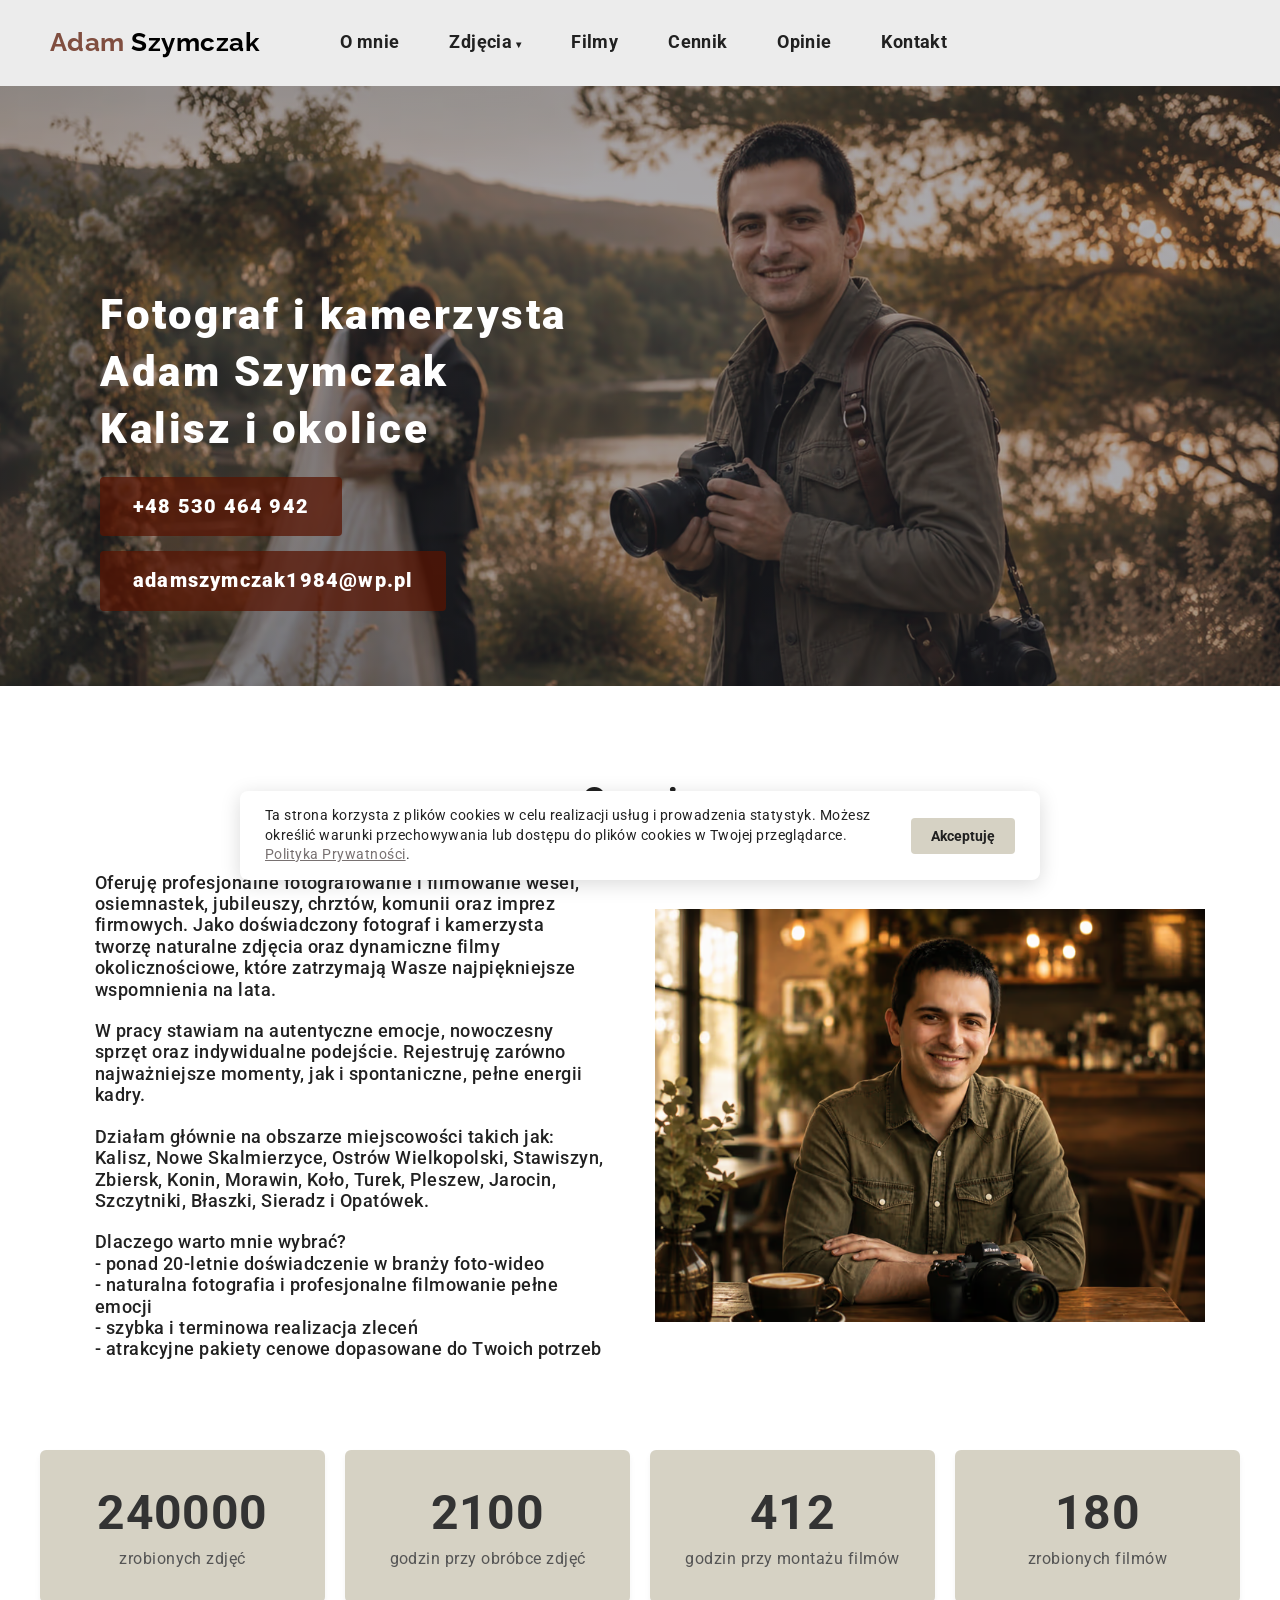
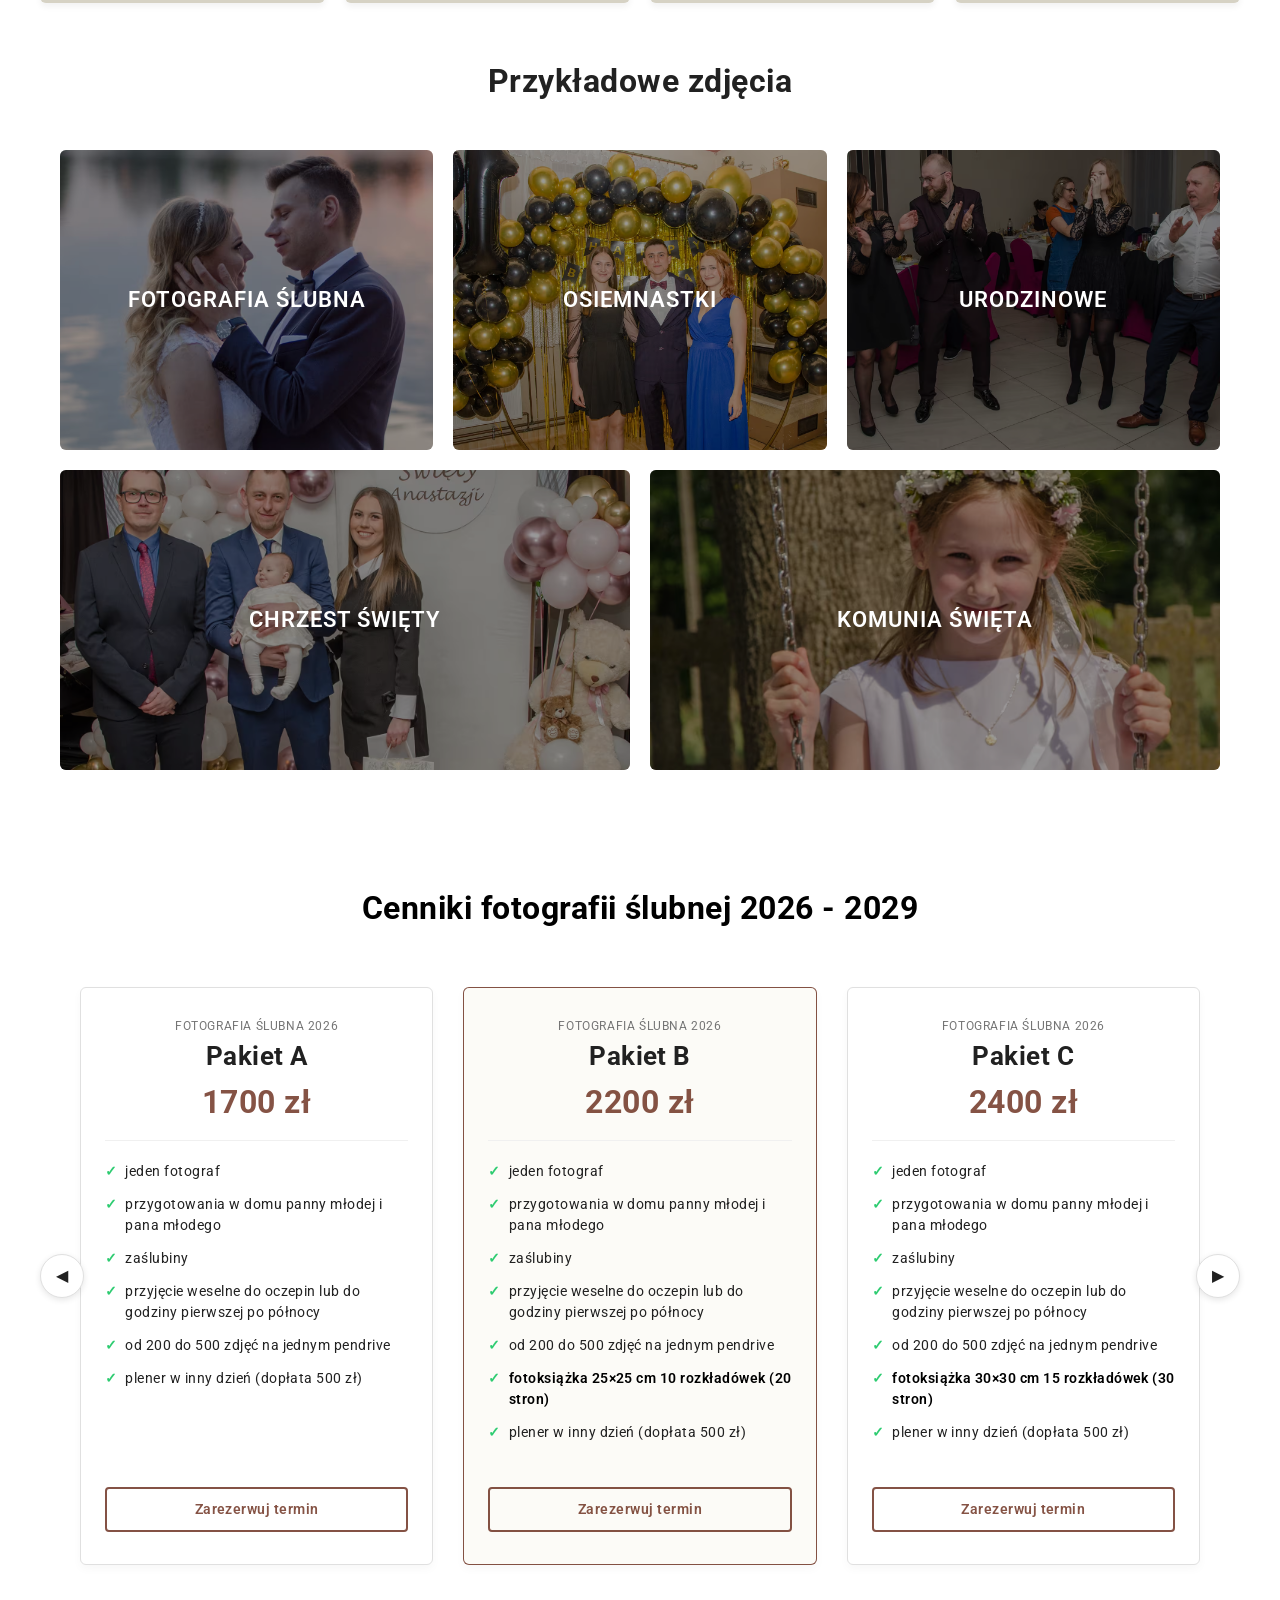
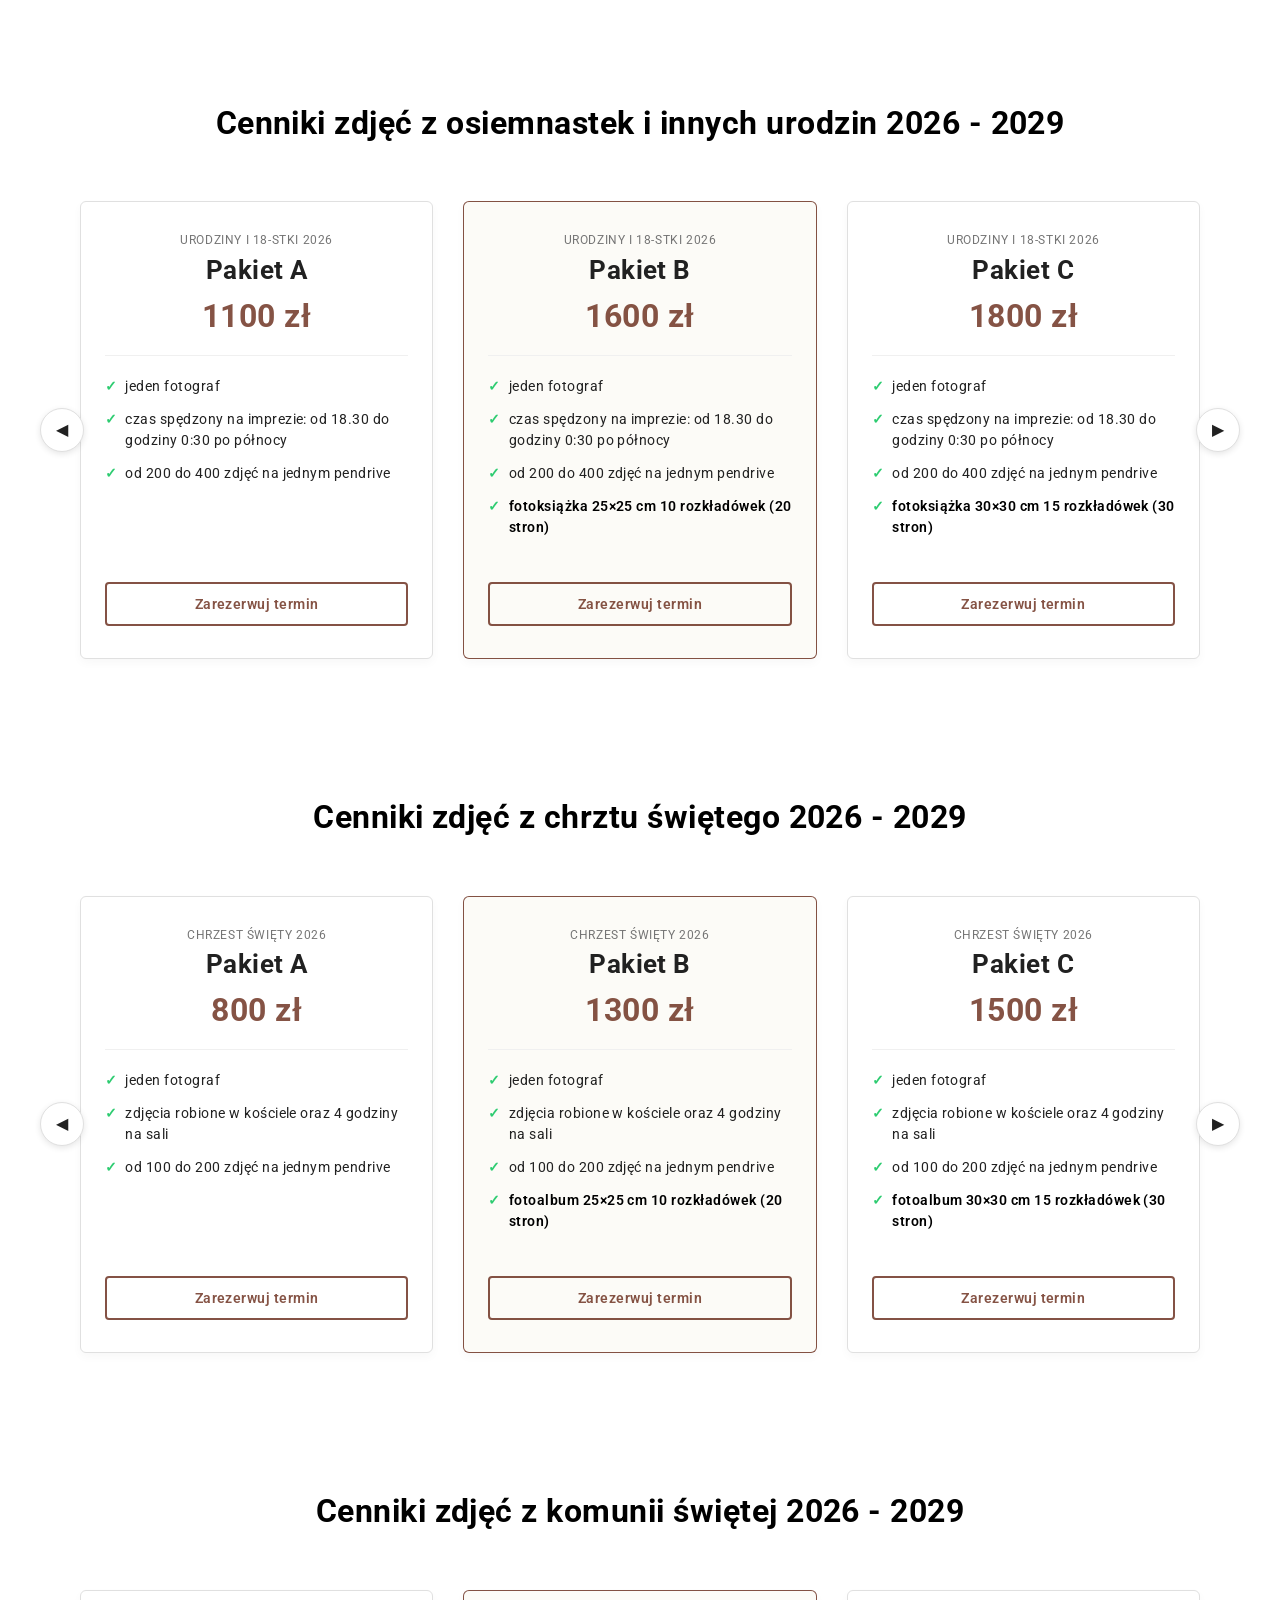
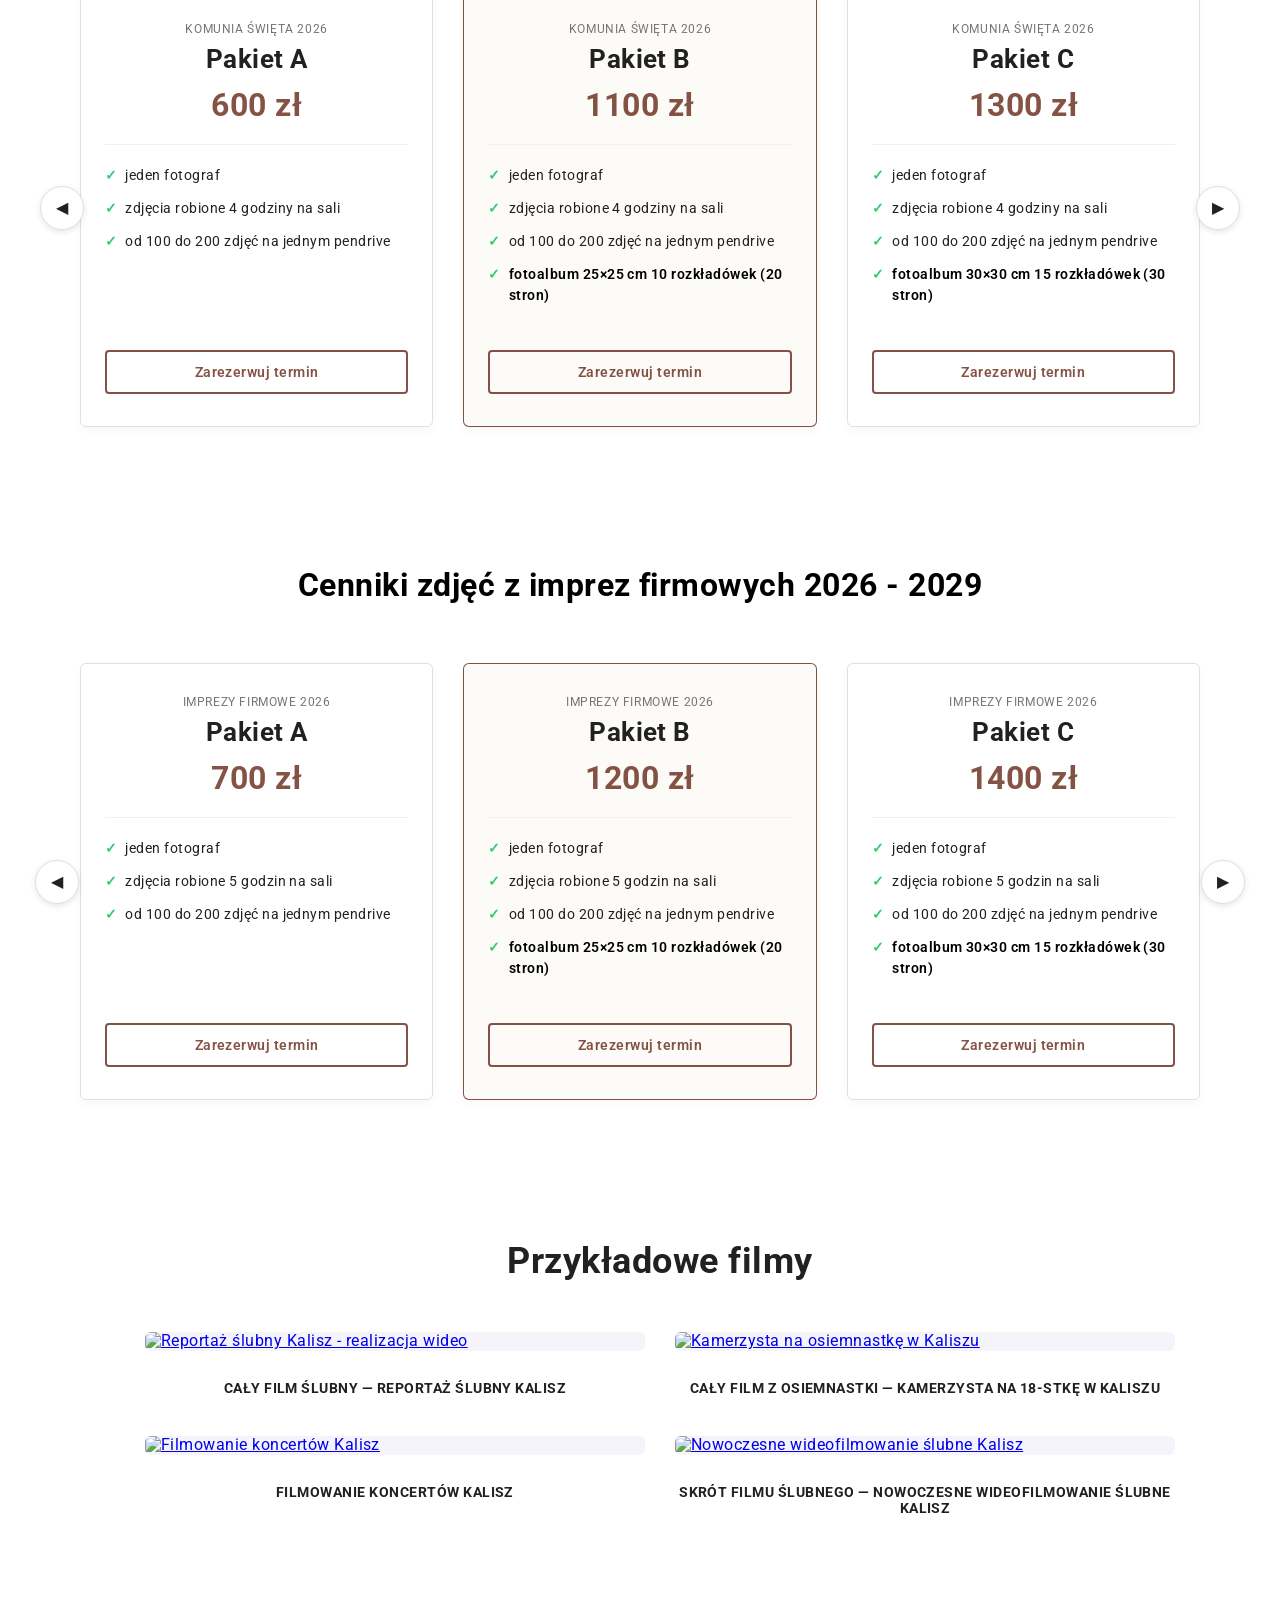
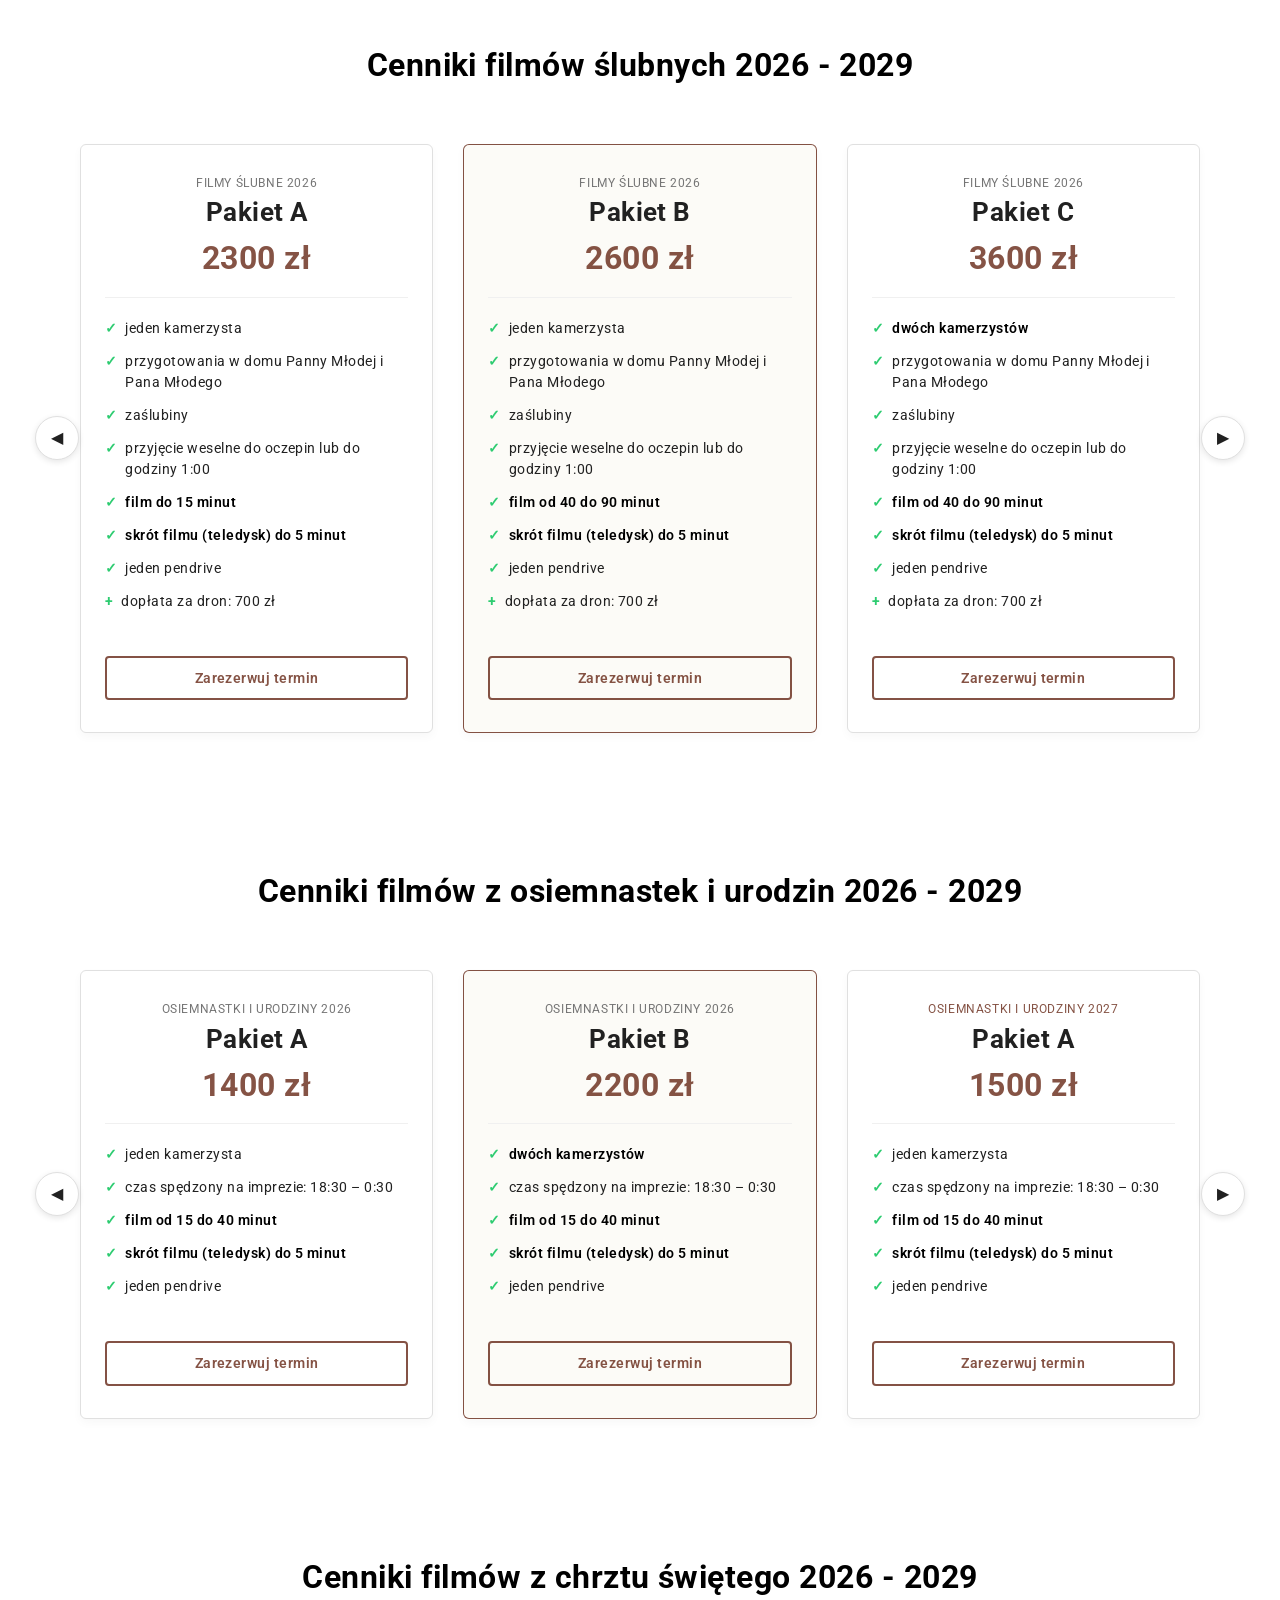
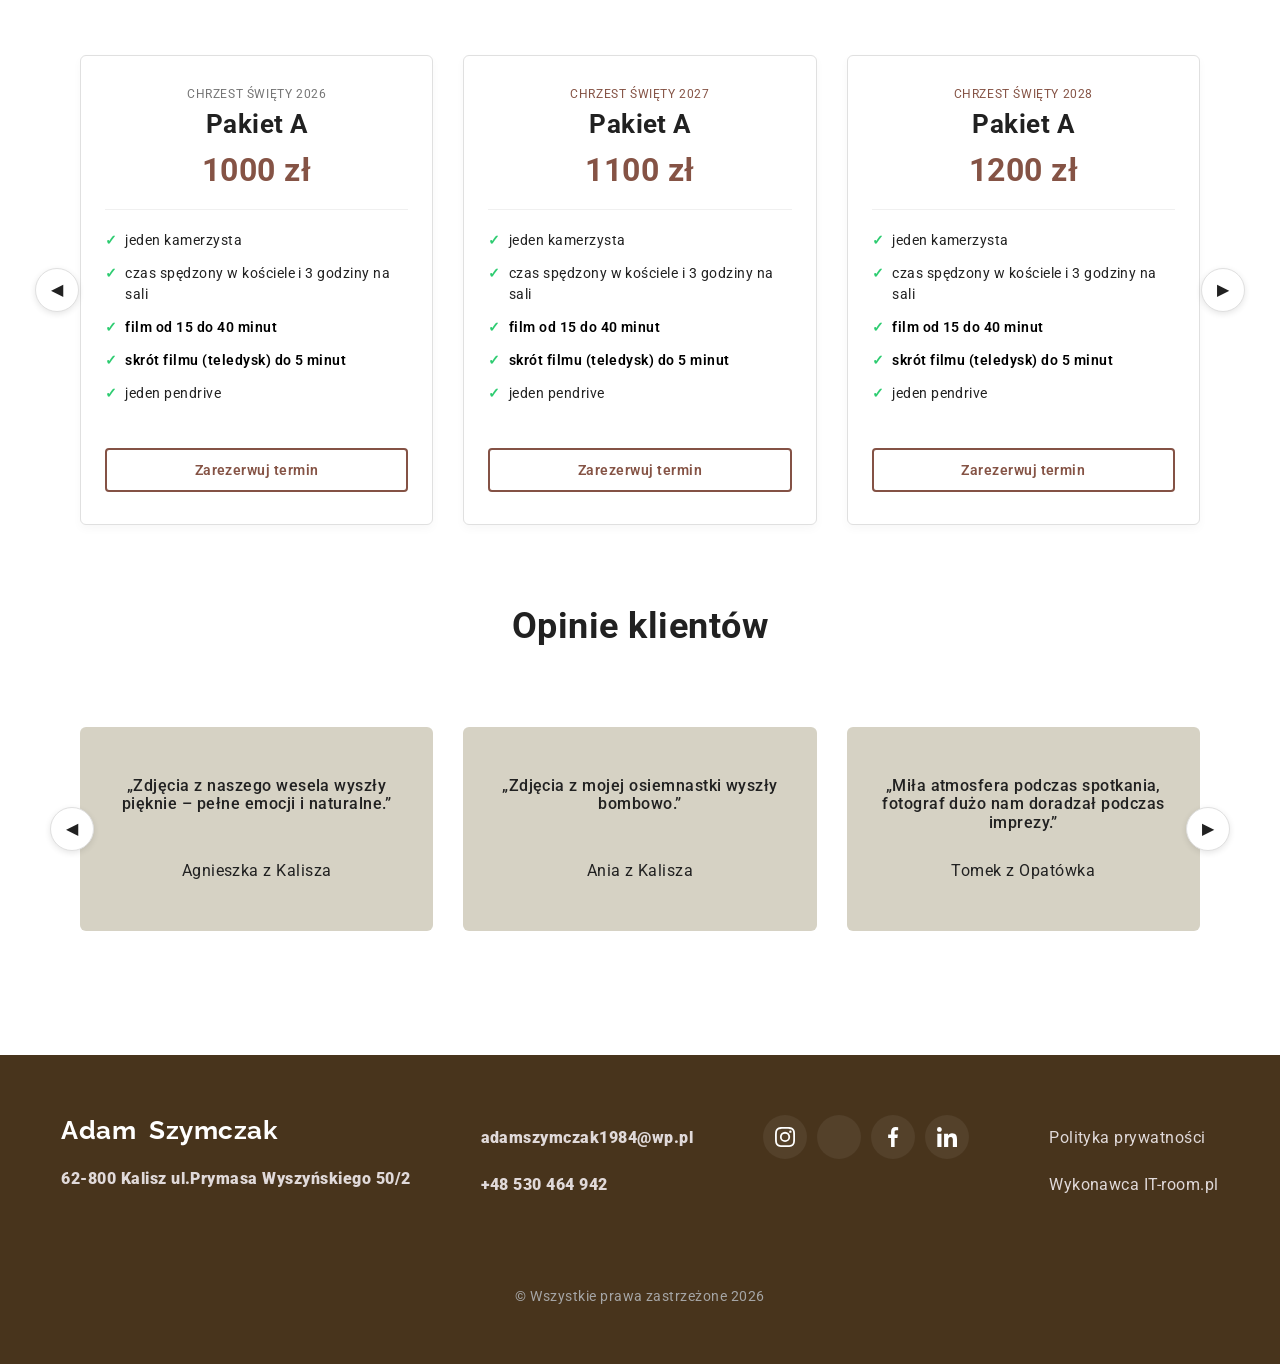
==== commit b57906f2: "87" ====
--- a/index.html
+++ b/index.html
@@ -2286,7 +2286,7 @@
                   target="_blank"
                   rel="noopener"
                 >
-                  <img
+                         <img
                     src="https://img.youtube.com/vi/jl1NLeXuReI/maxresdefault.jpg"
                     alt="Reportaż ślubny Kalisz - realizacja wideo"
                   >
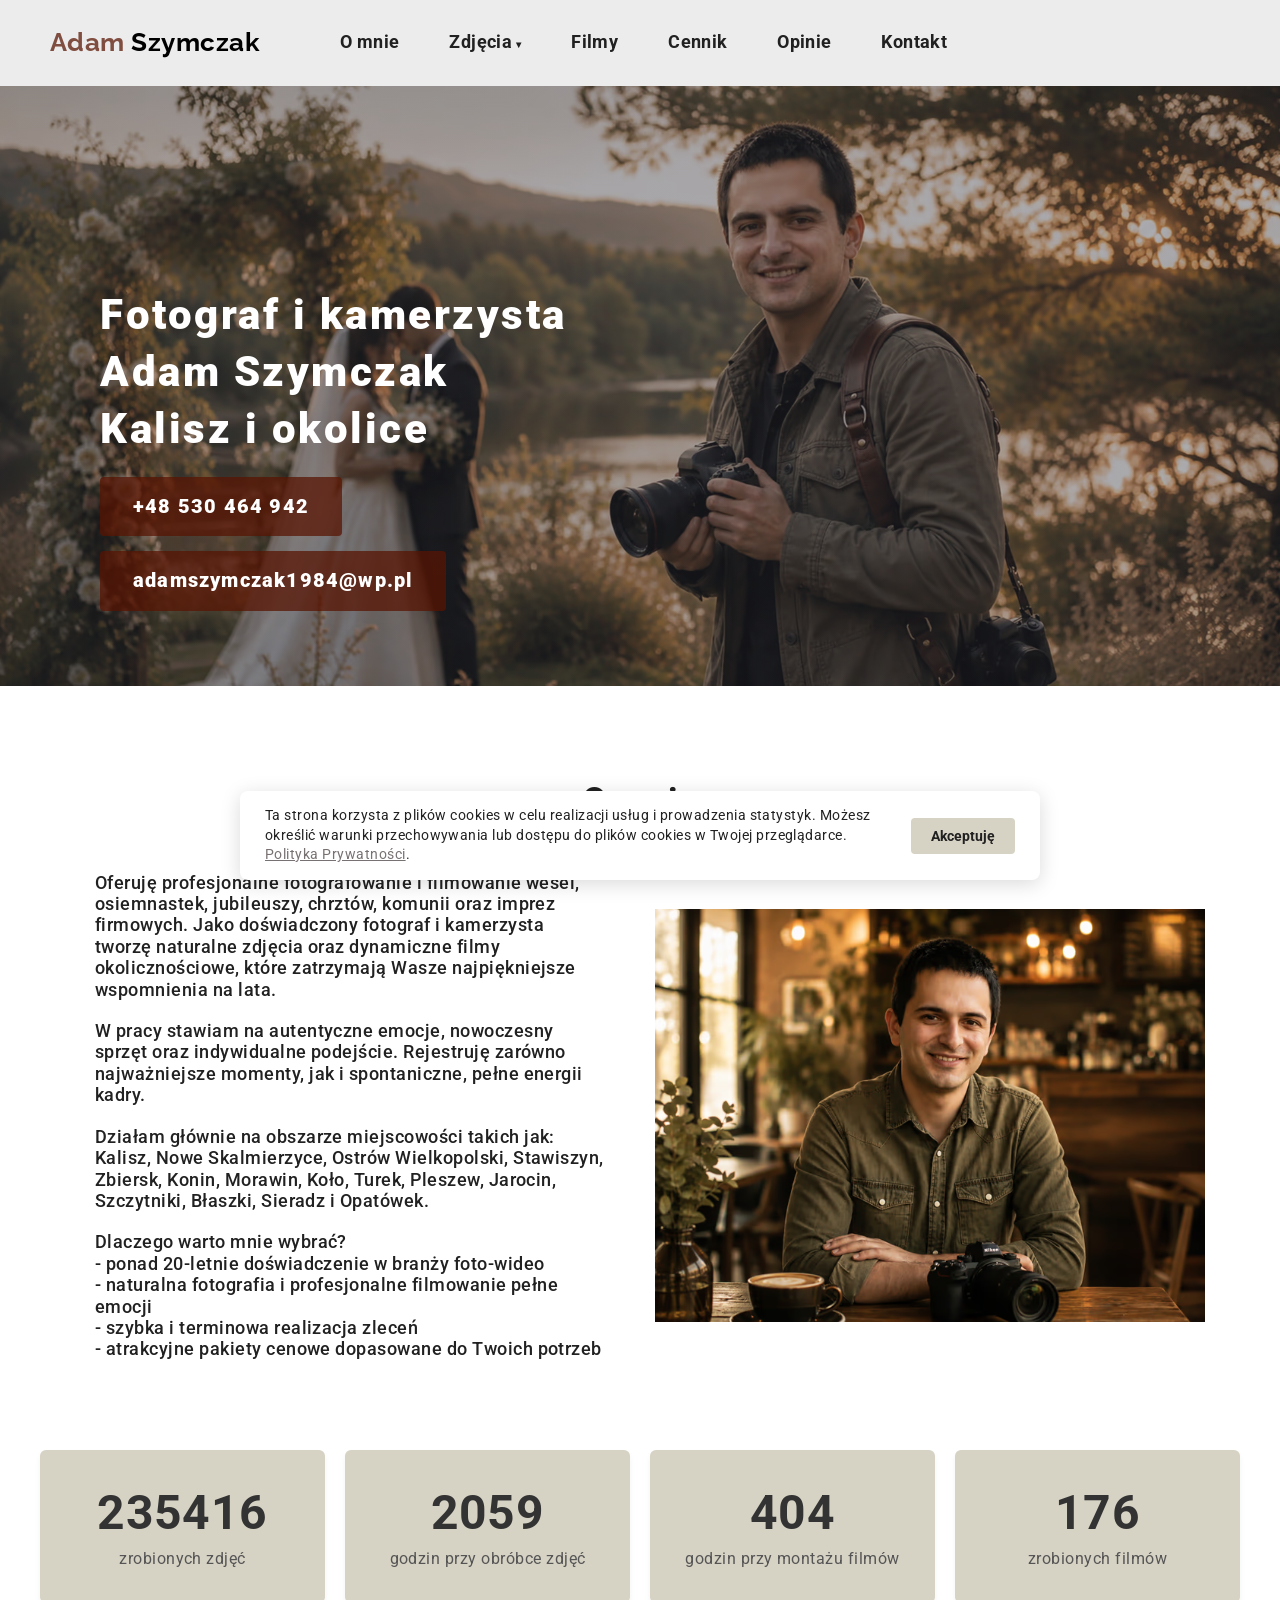
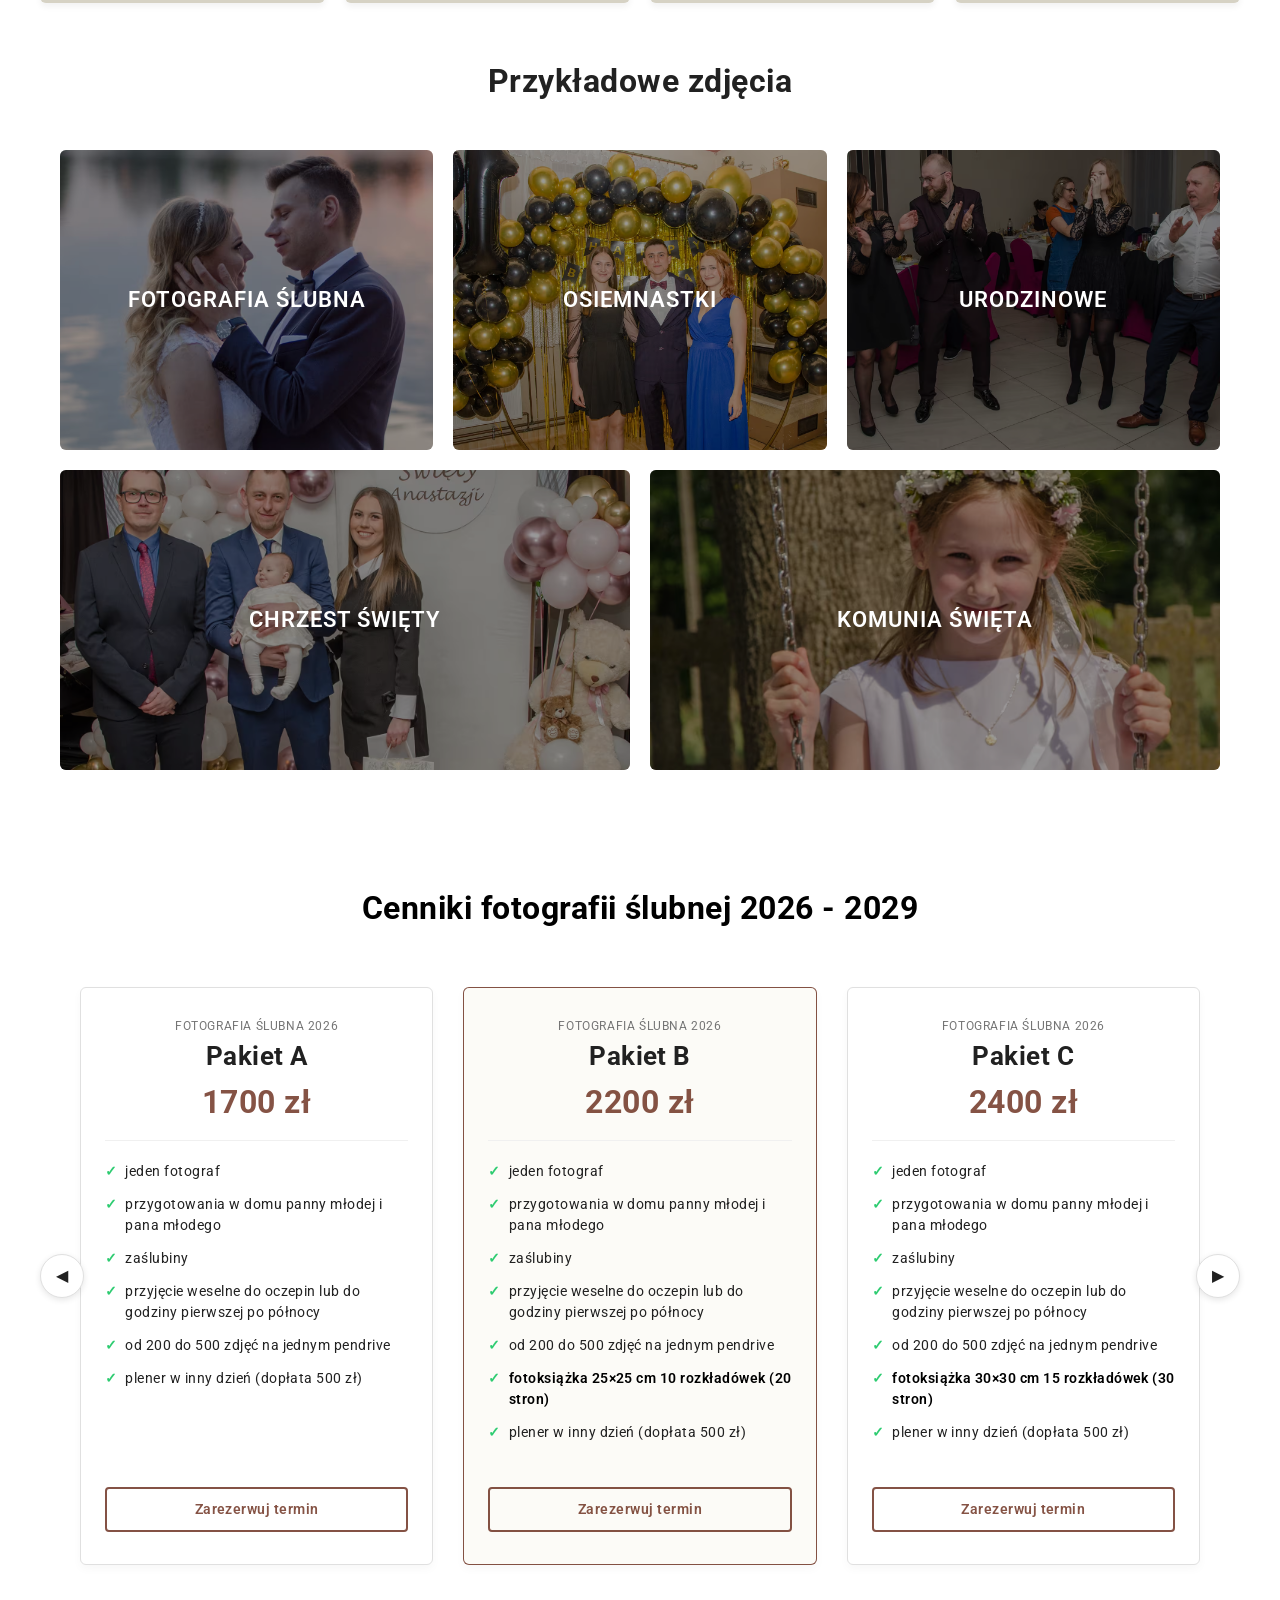
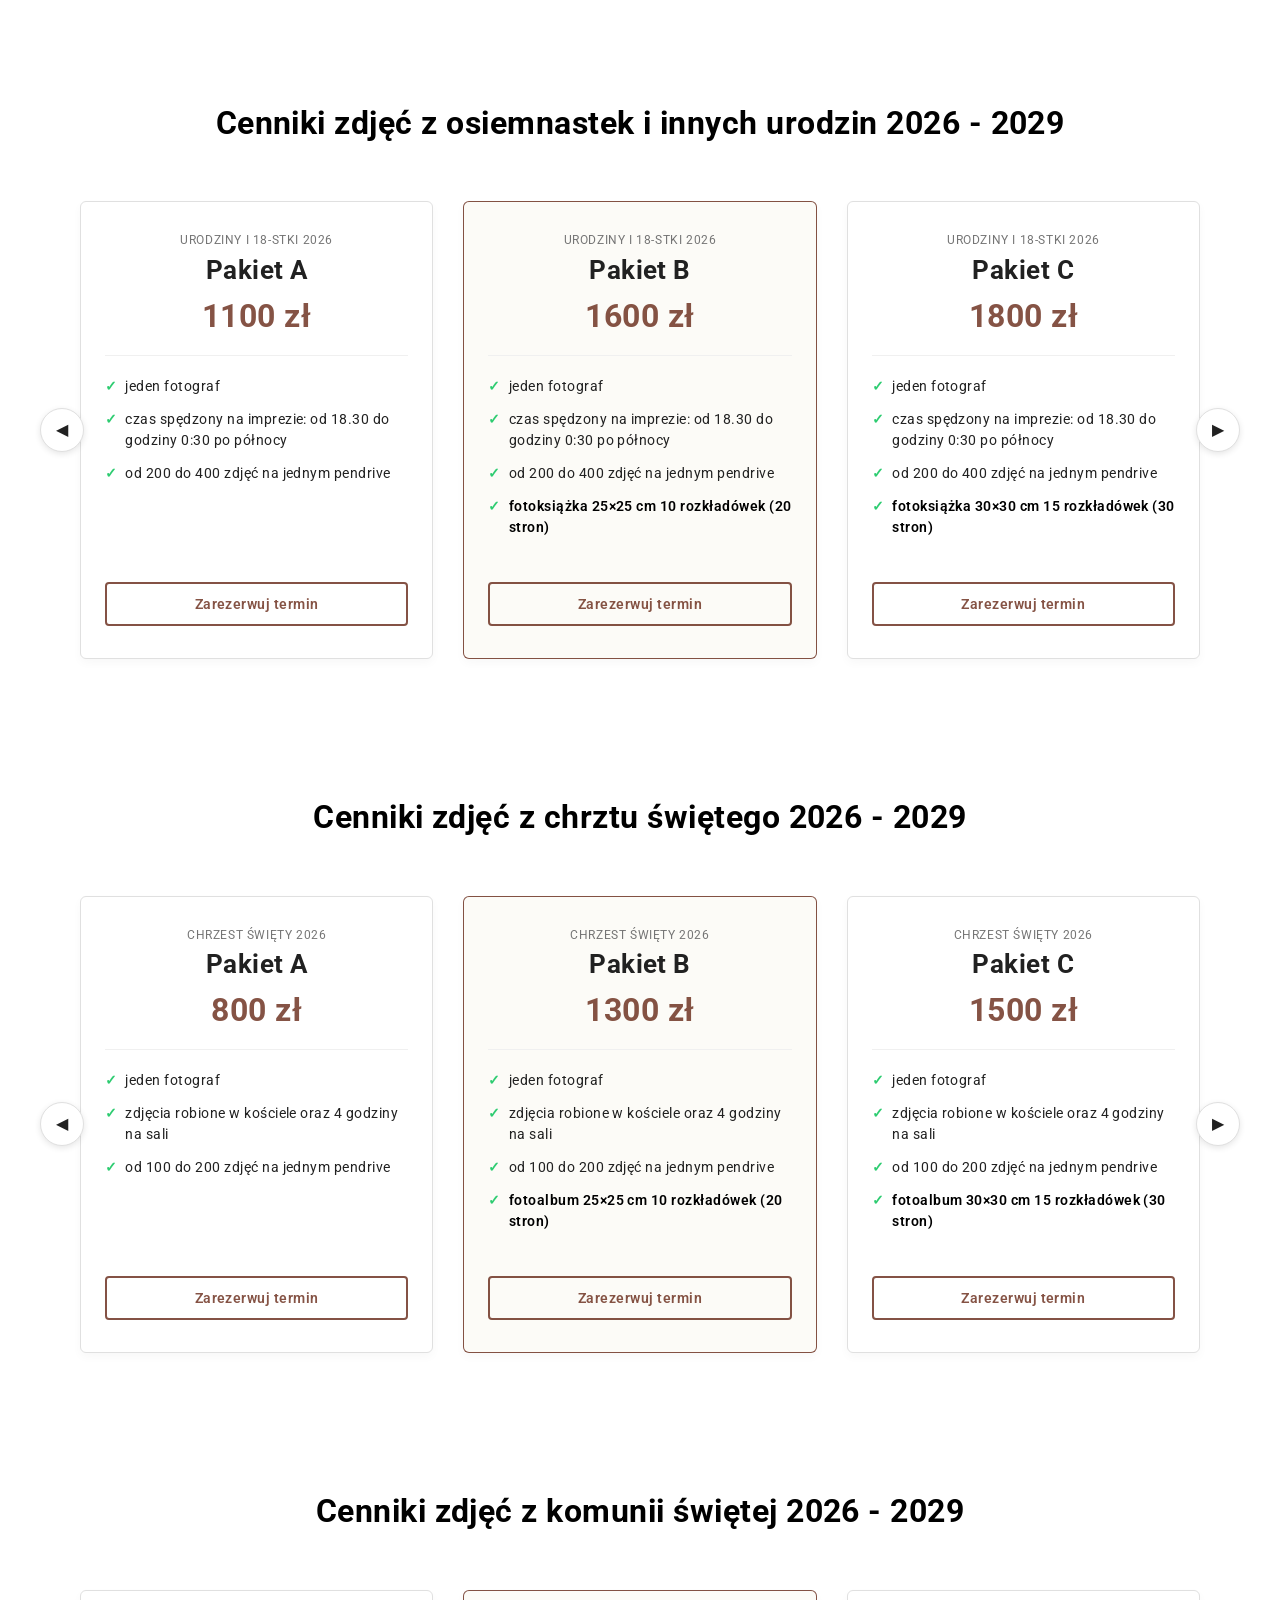
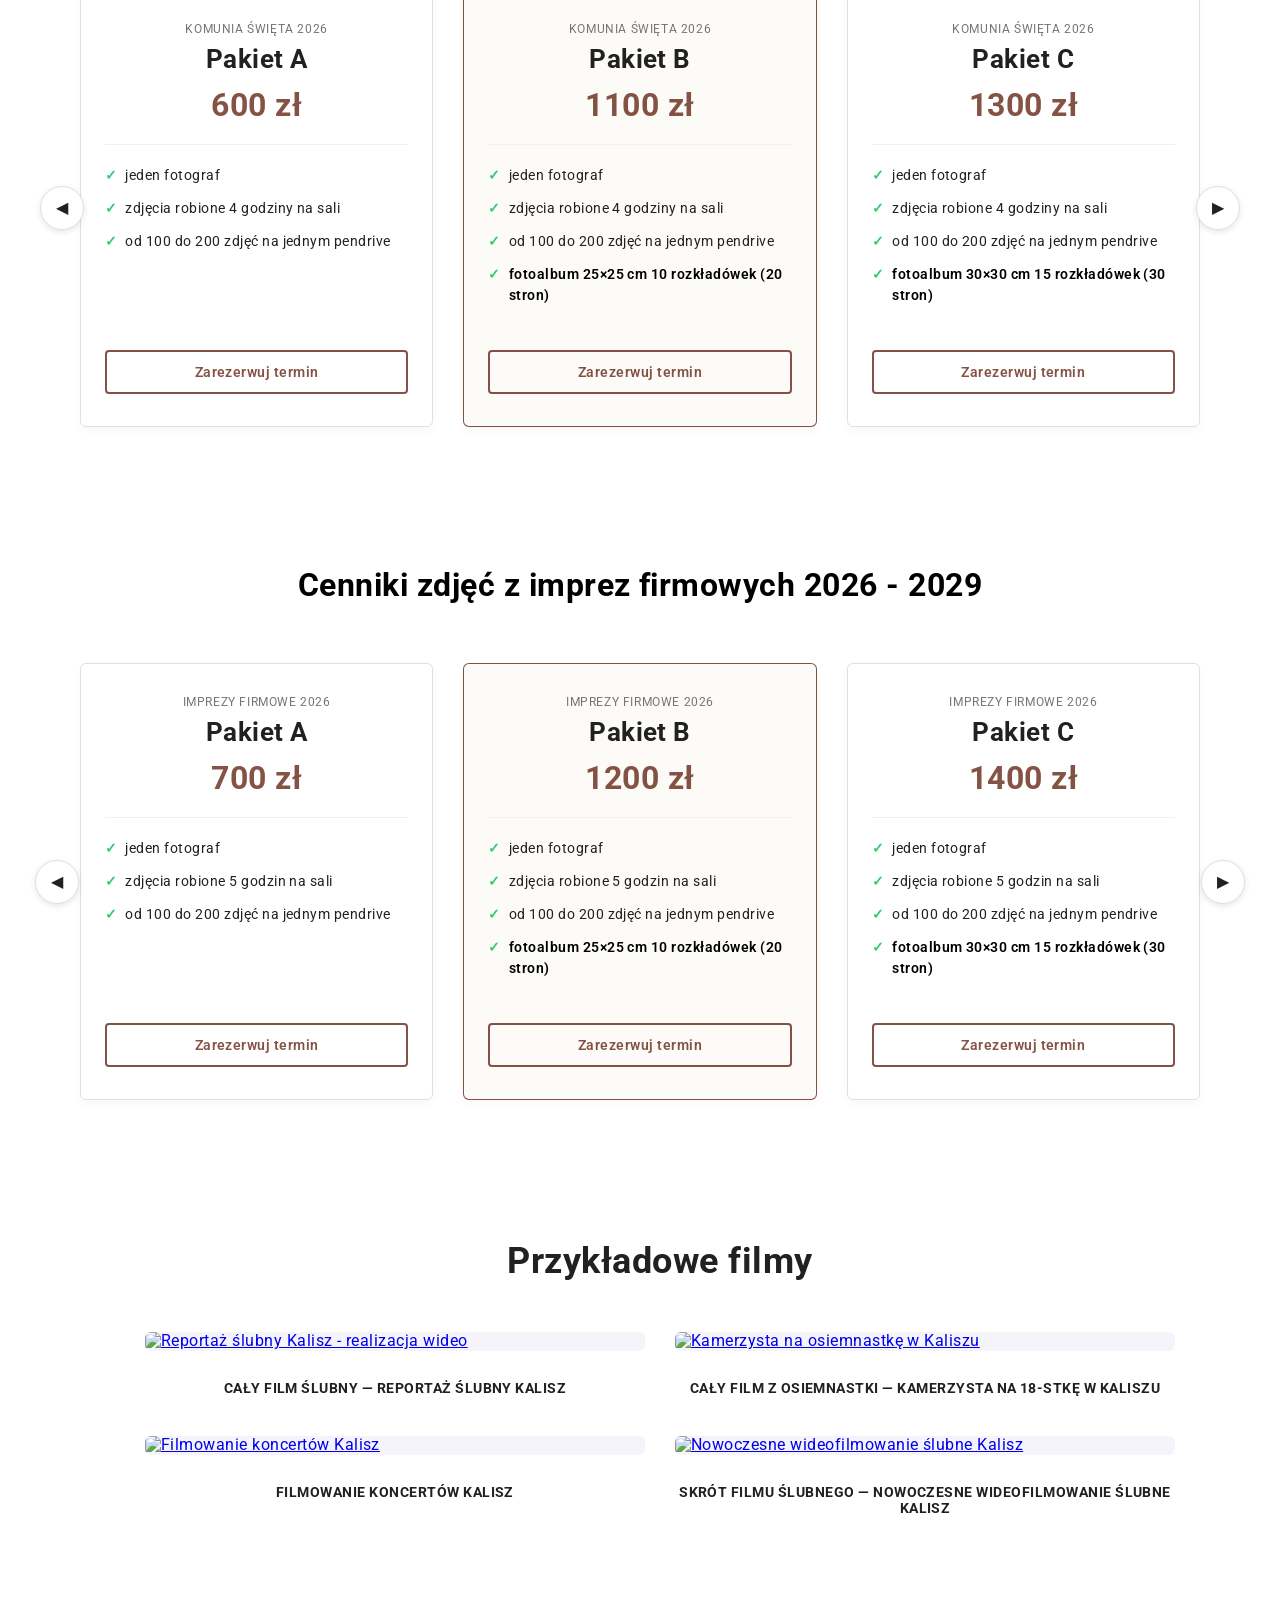
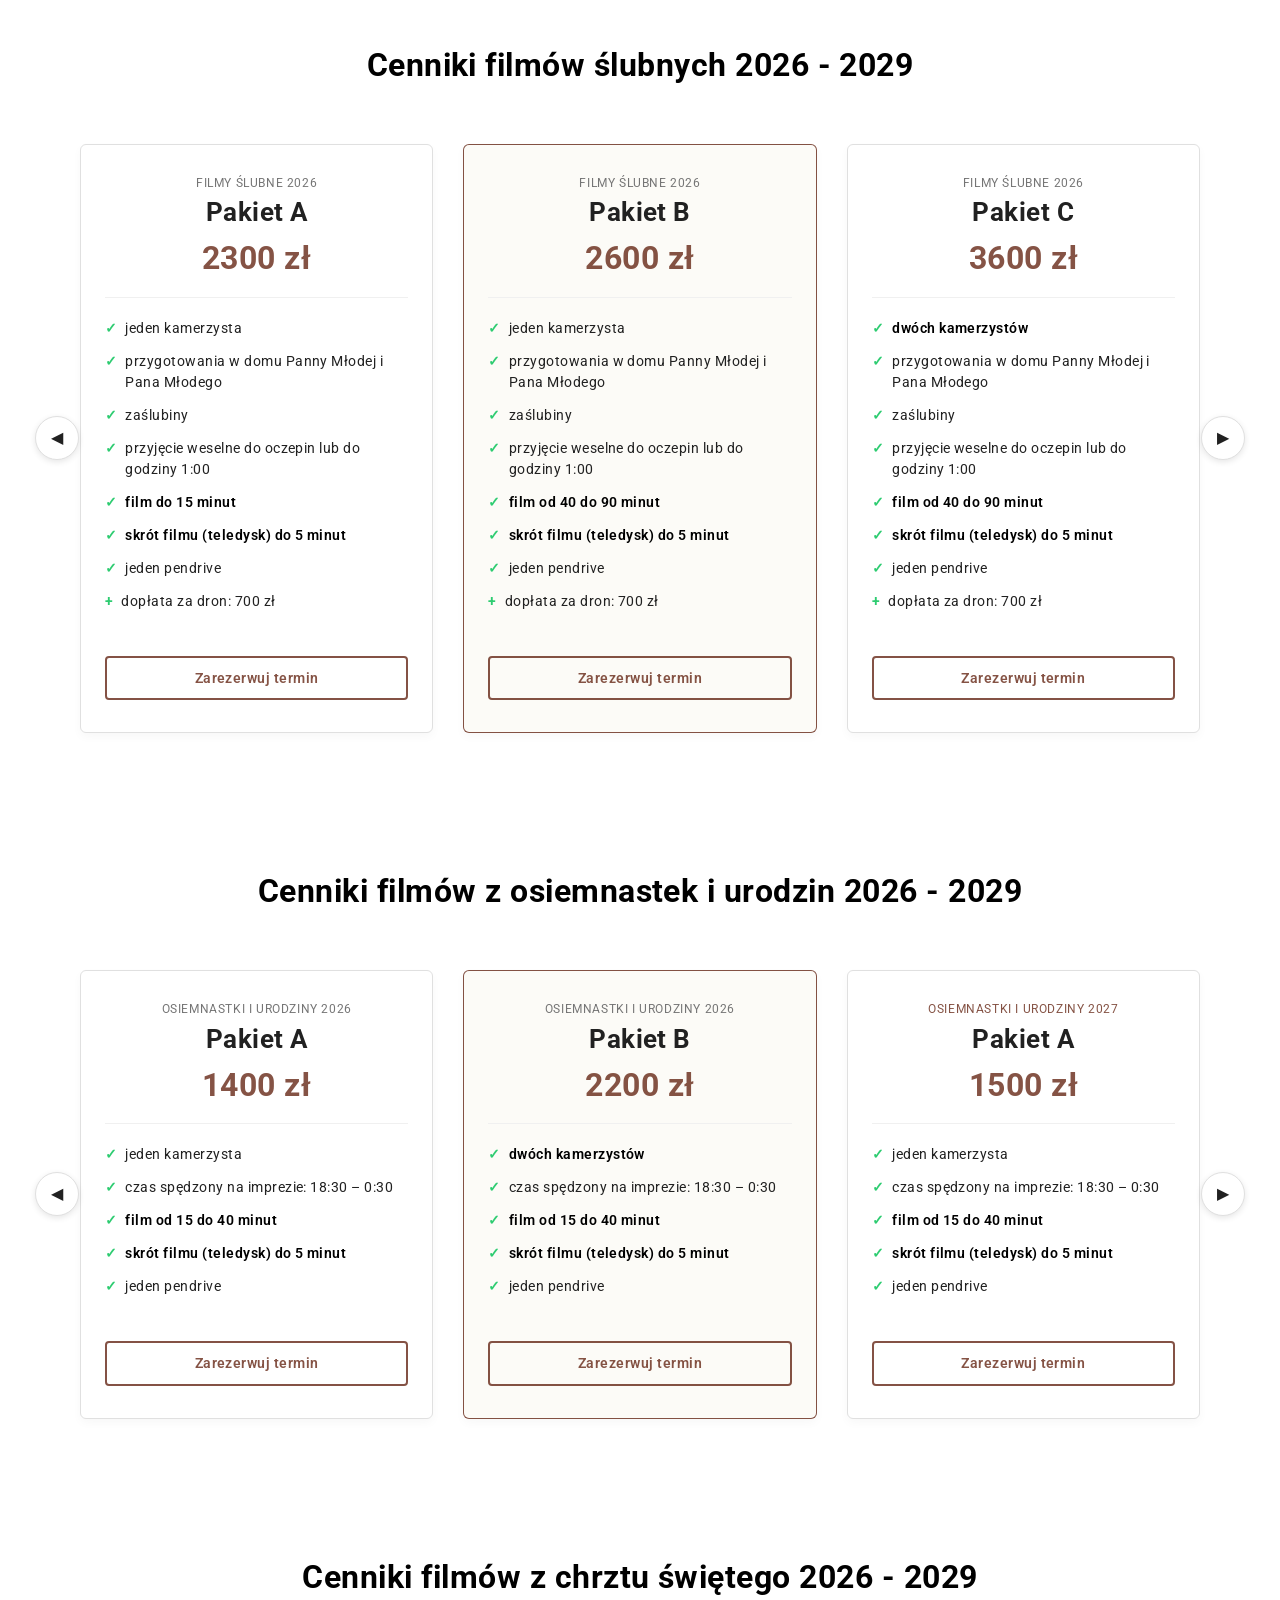
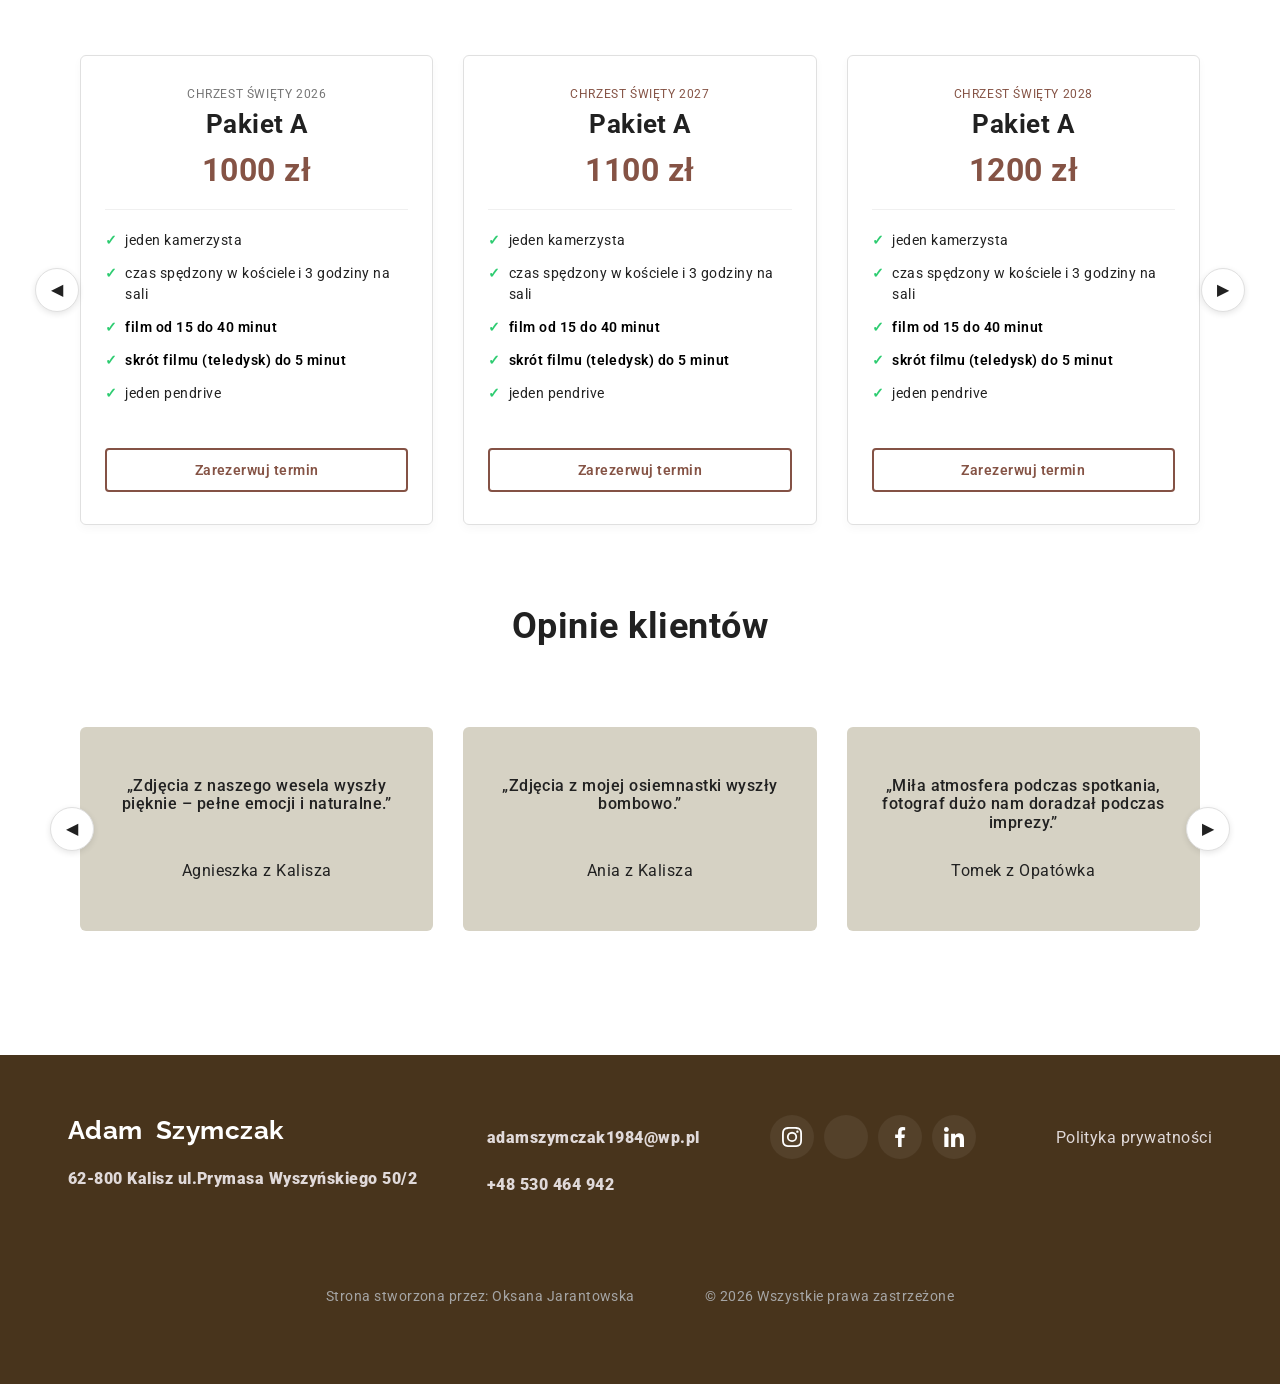
==== commit f0126008: "101" ====
--- a/index.html
+++ b/index.html
@@ -1,92 +1,64 @@
 <!doctype html>
 <html lang="pl">
+
   <head>
-    <meta charset="UTF-8" >
-    <meta http-equiv="X-UA-Compatible" content="IE=edge" >
+    <meta charset="UTF-8">
+    <meta http-equiv="X-UA-Compatible" content="IE=edge">
     <!-- <meta name="viewport" content="width=device-width, initial-scale=1.0, maximum-scale=1.0, user-scalable-no"> -->
     <meta name="viewport" content="width=device-width, initial-scale=1.0 ">
-    <meta
-      name="description"
-      content="Profesjonalny fotograf Adam Szymczak w Kaliszu, Koninie i Turku. Naturalna fotografia ślubna, osiemnastki, chrzty i komunie. Pamiątka pełna emocji. Sprawdź ofertę"
-    >
+    <meta name="description"
+      content="Profesjonalny fotograf Adam Szymczak w Kaliszu, Koninie i Turku. Naturalna fotografia ślubna, osiemnastki, chrzty i komunie. Pamiątka pełna emocji. Sprawdź ofertę">
     <title>
       Fotograf i kamerzysta Adam Szymczak Kalisz, Nowe Skalmierzyce, Ostrów
       Wielkopolski, Stawiszyn, Zbiersk, Konin, Morawin, Koło, Turek, Pleszew,
       Jarocin, Szczytniki, Błaszki, Sieradz i Opatówek
     </title>
-    <link
-      rel="icon"
-      type="image/png"
-      href="./images/favicon-96x96.png"
-      sizes="96x96"
-    >
-    <link rel="icon" type="image/svg+xml" href="./images/favicon.svg" >
-    <link rel="shortcut icon" href="./images/favicon.ico" >
-    <link
-      rel="apple-touch-icon"
-      sizes="180x180"
-      href="./images/apple-touch-icon.png"
-    >
-    <link rel="preconnect" href="https://fonts.googleapis.com" >
-    <link rel="preconnect" href="https://fonts.gstatic.com" crossorigin >
+    <link rel="icon" type="image/png" href="./images/favicon-96x96.png" sizes="96x96">
+    <link rel="icon" type="image/svg+xml" href="./images/favicon.svg">
+    <link rel="shortcut icon" href="./images/favicon.ico">
+    <link rel="apple-touch-icon" sizes="180x180" href="./images/apple-touch-icon.png">
+    <link rel="preconnect" href="https://fonts.googleapis.com">
+    <link rel="preconnect" href="https://fonts.gstatic.com" crossorigin>
     <link
       href="https://fonts.googleapis.com/css2?family=Raleway:wght@700&family=Roboto:wght@400;500;700;900&display=swap"
-      rel="stylesheet"
-    >
-    <link
-      rel="stylesheet"
-      href="https://cdnjs.cloudflare.com/ajax/libs/modern-normalize/1.1.0/modern-normalize.min.css"
-    >
-
-
-    <link rel="stylesheet" href="./css/main.min.css" >
+      rel="stylesheet">
+    <link rel="stylesheet"
+      href="https://cdnjs.cloudflare.com/ajax/libs/modern-normalize/1.1.0/modern-normalize.min.css">
+
+
+    <link rel="stylesheet" href="./css/main.min.css">
   </head>
 
   <body>
     <header class="header">
       <div class="container header__section">
         <nav class="header__nav">
-          <a class="header__logo logo link" href="./index.html"
-            >Adam&nbsp;<span class="header__logo--black">Szymczak</span></a
-          >
+          <a class="header__logo logo link" href="./index.html">Adam&nbsp;<span
+              class="header__logo--black">Szymczak</span></a>
 
           <ul class="nav list">
             <li class="nav__item">
               <a class="nav__link link" href="./index.html#o-mnie">O mnie</a>
             </li>
 
-            <!-- Комп'ютерне випадаюче меню "Zdjęcia" -->
             <li class="nav__item dropdown">
-              <a
-                class="nav__link link dropdown-toggle"
-                href="./index.html#portfolio"
-                >Zdjęcia<span class="arrow">&#9662;</span></a
-              >
+              <a class="nav__link link dropdown-toggle" href="./index.html#portfolio">Zdjęcia<span
+                  class="arrow">&#9662;</span></a>
               <ul class="dropdown-menu list">
                 <li>
-                  <a class="dropdown-menu__link link" href="./slubne.html"
-                    >Zdjęcia ślubne</a
-                  >
-                </li>
-                <li>
-                  <a class="dropdown-menu__link link" href="./osiemnastki.html"
-                    >18-stki</a
-                  >
-                </li>
-                <li>
-                  <a class="dropdown-menu__link link" href="./urodziny.html"
-                    >Zdjęcia urodzinowe i jubileuszowe</a
-                  >
-                </li>
-                <li>
-                  <a class="dropdown-menu__link link" href="./chrzest.html"
-                    >Chrzest Święty</a
-                  >
-                </li>
-                <li>
-                  <a class="dropdown-menu__link link" href="./komunia.html"
-                    >Komunia Święta</a
-                  >
+                  <a class="dropdown-menu__link link" href="./slubne.html">Zdjęcia ślubne</a>
+                </li>
+                <li>
+                  <a class="dropdown-menu__link link" href="./osiemnastki.html">18-stki</a>
+                </li>
+                <li>
+                  <a class="dropdown-menu__link link" href="./urodziny.html">Zdjęcia urodzinowe i jubileuszowe</a>
+                </li>
+                <li>
+                  <a class="dropdown-menu__link link" href="./chrzest.html">Chrzest Święty</a>
+                </li>
+                <li>
+                  <a class="dropdown-menu__link link" href="./komunia.html">Komunia Święta</a>
                 </li>
               </ul>
             </li>
@@ -123,86 +95,46 @@
 
           <ul class="mob-menu-list list">
             <li class="mob-menu-list__item">
-              <a class="mob-menu-list__link link" href="./index.html#o-mnie"
-                >O mnie</a
-              >
+              <a class="mob-menu-list__link link" href="./index.html#o-mnie">O mnie</a>
             </li>
 
             <li class="mob-menu-list__item">
-              <a
-                class="mob-menu-list__link link"
-                href="./index.html#portfolio"
-                style="color: var(--accent-color); font-size: 20px"
-                >Zdjęcia<span style="font-size: 14px">&#9662;</span></a
-              >
-
-              <ul
-                class="mob-sub-menu list"
-                style="padding-left: 20px; margin-top: 8px"
-              >
+              <a class="mob-menu-list__link link" href="./index.html#portfolio"
+                style="color: var(--accent-color); font-size: 20px">Zdjęcia<span
+                  style="font-size: 14px">&#9662;</span></a>
+
+              <ul class="mob-sub-menu list" style="padding-left: 20px; margin-top: 8px">
                 <li style="margin-bottom: 10px">
-                  <a
-                    class="mob-menu-list__link link"
-                    href="./slubne.html"
-                    style="font-size: 18px"
-                    >Zdjęcia ślubne</a
-                  >
+                  <a class="mob-menu-list__link link" href="./slubne.html" style="font-size: 18px">Zdjęcia ślubne</a>
                 </li>
                 <li style="margin-bottom: 10px">
-                  <a
-                    class="mob-menu-list__link link"
-                    href="./osiemnastki.html"
-                    style="font-size: 18px"
-                    >18-stki</a
-                  >
+                  <a class="mob-menu-list__link link" href="./osiemnastki.html" style="font-size: 18px">18-stki</a>
                 </li>
                 <li style="margin-bottom: 10px">
-                  <a
-                    class="mob-menu-list__link link"
-                    href="./urodziny.html"
-                    style="font-size: 18px"
-                    >Zdjęcia urodzinowe i jubileuszowe</a
-                  >
+                  <a class="mob-menu-list__link link" href="./urodziny.html" style="font-size: 18px">Zdjęcia urodzinowe
+                    i jubileuszowe</a>
                 </li>
                 <li style="margin-bottom: 10px">
-                  <a
-                    class="mob-menu-list__link link"
-                    href="./chrzest.html"
-                    style="font-size: 18px"
-                    >Chrzest Święty</a
-                  >
-                </li>
-                
+                  <a class="mob-menu-list__link link" href="./chrzest.html" style="font-size: 18px">Chrzest Święty</a>
+                </li>
+
                 <li style="margin-bottom: 10px">
-                  <a
-                    class="mob-menu-list__link link"
-                    href="./komunia.html"
-                    style="font-size: 18px"
-                    >Komunia Święta</a
-                  >
+                  <a class="mob-menu-list__link link" href="./komunia.html" style="font-size: 18px">Komunia Święta</a>
                 </li>
               </ul>
             </li>
 
             <li class="mob-menu-list__item">
-              <a class="mob-menu-list__link link" href="./index.html#filmy"
-                >Filmy</a
-              >
+              <a class="mob-menu-list__link link" href="./index.html#filmy">Filmy</a>
             </li>
             <li class="mob-menu-list__item">
-              <a class="mob-menu-list__link link" href="./index.html#oferta"
-                >Cennik</a
-              >
+              <a class="mob-menu-list__link link" href="./index.html#oferta">Cennik</a>
             </li>
             <li class="mob-menu-list__item">
-              <a class="mob-menu-list__link link" href="./index.html#opinie"
-                >Opinie</a
-              >
+              <a class="mob-menu-list__link link" href="./index.html#opinie">Opinie</a>
             </li>
             <li class="mob-menu-list__item">
-              <a class="mob-menu-list__link link" href="./index.html#kontakt"
-                >Kontakt</a
-              >
+              <a class="mob-menu-list__link link" href="./index.html#kontakt">Kontakt</a>
             </li>
           </ul>
         </div>
@@ -212,17 +144,15 @@
     <main>
       <section class="hero">
         <div class="hero__container">
-        <h1 class="hero__title">
-          Fotograf i kamerzysta <br>Adam Szymczak <br>Kalisz i okolice
-        </h1>
-        
-        <div class="hero__actions">
-          <a class="link hero__btn" href="tel:+48530464942">+48 530 464 942</a>
-        <a class="link hero__btn" href="mailto:adamszymczak1984@wp.pl">adamszymczak1984@wp.pl</a>
+          <h1 class="hero__title">
+            Fotograf i kamerzysta <br>Adam Szymczak <br>Kalisz i okolice
+          </h1>
+
+          <div class="hero__actions">
+            <a class="link hero__btn" href="tel:+48530464942">+48 530 464 942</a>
+            <a class="link hero__btn" href="mailto:adamszymczak1984@wp.pl">adamszymczak1984@wp.pl</a>
+          </div>
         </div>
-        </div>
-        
-
       </section>
 
       <section id="o-mnie" class="team">
@@ -263,17 +193,11 @@
               </p>
             </li>
             <li class="team-list__item">
-              <img
-                class="photo thumb-team"
-                src="./images/adam-szymczak.avif"
-                alt="Adam Szymczak"
-                width="500"
-              >
+              <img class="photo thumb-team" src="./images/adam-szymczak.avif" alt="Adam Szymczak" width="500">
             </li>
           </ul>
         </div>
       </section>
-
 
       <section id="stats" class="stats-section">
         <div class="stats-container">
@@ -325,19 +249,13 @@
               </div>
             </a>
 
-            <a
-              href="./chrzest.html"
-              class="gallery-grid__item gallery-grid__item--wide bg-chrzest"
-            >
+            <a href="./chrzest.html" class="gallery-grid__item gallery-grid__item--wide bg-chrzest">
               <div class="gallery-grid__overlay">
                 <h3>Chrzest Święty</h3>
               </div>
             </a>
 
-            <a
-              href="./komunia.html"
-              class="gallery-grid__item gallery-grid__item--wide bg-komunia"
-            >
+            <a href="./komunia.html" class="gallery-grid__item gallery-grid__item--wide bg-komunia">
               <div class="gallery-grid__overlay">
                 <h3>Komunia Święta</h3>
               </div>
@@ -346,16 +264,12 @@
         </div>
       </section>
 
-
       <section class="oferta-section" id="oferta">
         <div class="container-sl">
           <h2 class="oferta-title">Cenniki fotografii ślubnej 2026 - 2029</h2>
 
           <div class="custom-carousel oferta-carousel-wrapper">
-            <button
-              class="slider-prev-btn oferta-arrow"
-              aria-label="Poprzedni pakiet"
-            >
+            <button class="slider-prev-btn oferta-arrow" aria-label="Poprzedni pakiet">
               ◀
             </button>
 
@@ -386,9 +300,7 @@
                     500 zł)
                   </li>
                 </ul>
-                <a href="#kontakt" class="oferta-card__btn link"
-                  >Zarezerwuj termin</a
-                >
+                <a href="#kontakt" class="oferta-card__btn link">Zarezerwuj termin</a>
               </div>
 
               <div class="oferta-card oferta-card--accent">
@@ -421,9 +333,7 @@
                     500 zł)
                   </li>
                 </ul>
-                <a href="#kontakt" class="oferta-card__btn link"
-                  >Zarezerwuj termin</a
-                >
+                <a href="#kontakt" class="oferta-card__btn link">Zarezerwuj termin</a>
               </div>
 
               <div class="oferta-card">
@@ -456,17 +366,12 @@
                     500 zł)
                   </li>
                 </ul>
-                <a href="#kontakt" class="oferta-card__btn link"
-                  >Zarezerwuj termin</a
-                >
-              </div>
-
-              <div class="oferta-card">
-                <div class="oferta-card__header">
-                  <p
-                    class="oferta-card__subtitle"
-                    style="color: var(--accent-color)"
-                  >
+                <a href="#kontakt" class="oferta-card__btn link">Zarezerwuj termin</a>
+              </div>
+
+              <div class="oferta-card">
+                <div class="oferta-card__header">
+                  <p class="oferta-card__subtitle" style="color: var(--accent-color)">
                     Fotografia ślubna 2027
                   </p>
                   <h3 class="oferta-card__title">Pakiet A</h3>
@@ -492,17 +397,12 @@
                     550 zł)
                   </li>
                 </ul>
-                <a href="#kontakt" class="oferta-card__btn link"
-                  >Zarezerwuj termin</a
-                >
+                <a href="#kontakt" class="oferta-card__btn link">Zarezerwuj termin</a>
               </div>
 
               <div class="oferta-card oferta-card--accent">
                 <div class="oferta-card__header">
-                  <p
-                    class="oferta-card__subtitle"
-                    style="color: var(--accent-color)"
-                  >
+                  <p class="oferta-card__subtitle" style="color: var(--accent-color)">
                     Fotografia ślubna 2027
                   </p>
                   <h3 class="oferta-card__title">Pakiet B</h3>
@@ -532,17 +432,12 @@
                     550 zł)
                   </li>
                 </ul>
-                <a href="#kontakt" class="oferta-card__btn link"
-                  >Zarezerwuj termin</a
-                >
-              </div>
-
-              <div class="oferta-card">
-                <div class="oferta-card__header">
-                  <p
-                    class="oferta-card__subtitle"
-                    style="color: var(--accent-color)"
-                  >
+                <a href="#kontakt" class="oferta-card__btn link">Zarezerwuj termin</a>
+              </div>
+
+              <div class="oferta-card">
+                <div class="oferta-card__header">
+                  <p class="oferta-card__subtitle" style="color: var(--accent-color)">
                     Fotografia ślubna 2027
                   </p>
                   <h3 class="oferta-card__title">Pakiet C</h3>
@@ -572,17 +467,12 @@
                     550 zł)
                   </li>
                 </ul>
-                <a href="#kontakt" class="oferta-card__btn link"
-                  >Zarezerwuj termin</a
-                >
-              </div>
-
-              <div class="oferta-card">
-                <div class="oferta-card__header">
-                  <p
-                    class="oferta-card__subtitle"
-                    style="color: var(--accent-color)"
-                  >
+                <a href="#kontakt" class="oferta-card__btn link">Zarezerwuj termin</a>
+              </div>
+
+              <div class="oferta-card">
+                <div class="oferta-card__header">
+                  <p class="oferta-card__subtitle" style="color: var(--accent-color)">
                     Fotografia ślubna 2028
                   </p>
                   <h3 class="oferta-card__title">Pakiet A</h3>
@@ -608,17 +498,12 @@
                     600 zł)
                   </li>
                 </ul>
-                <a href="#kontakt" class="oferta-card__btn link"
-                  >Zarezerwuj termin</a
-                >
+                <a href="#kontakt" class="oferta-card__btn link">Zarezerwuj termin</a>
               </div>
 
               <div class="oferta-card oferta-card--accent">
                 <div class="oferta-card__header">
-                  <p
-                    class="oferta-card__subtitle"
-                    style="color: var(--accent-color)"
-                  >
+                  <p class="oferta-card__subtitle" style="color: var(--accent-color)">
                     Fotografia ślubna 2028
                   </p>
                   <h3 class="oferta-card__title">Pakiet B</h3>
@@ -648,17 +533,12 @@
                     600 zł)
                   </li>
                 </ul>
-                <a href="#kontakt" class="oferta-card__btn link"
-                  >Zarezerwuj termin</a
-                >
-              </div>
-
-              <div class="oferta-card">
-                <div class="oferta-card__header">
-                  <p
-                    class="oferta-card__subtitle"
-                    style="color: var(--accent-color)"
-                  >
+                <a href="#kontakt" class="oferta-card__btn link">Zarezerwuj termin</a>
+              </div>
+
+              <div class="oferta-card">
+                <div class="oferta-card__header">
+                  <p class="oferta-card__subtitle" style="color: var(--accent-color)">
                     Fotografia ślubna 2028
                   </p>
                   <h3 class="oferta-card__title">Pakiet C</h3>
@@ -688,17 +568,12 @@
                     600 zł)
                   </li>
                 </ul>
-                <a href="#kontakt" class="oferta-card__btn link"
-                  >Zarezerwuj termin</a
-                >
-              </div>
-
-              <div class="oferta-card">
-                <div class="oferta-card__header">
-                  <p
-                    class="oferta-card__subtitle"
-                    style="color: var(--accent-color)"
-                  >
+                <a href="#kontakt" class="oferta-card__btn link">Zarezerwuj termin</a>
+              </div>
+
+              <div class="oferta-card">
+                <div class="oferta-card__header">
+                  <p class="oferta-card__subtitle" style="color: var(--accent-color)">
                     Fotografia ślubna 2029
                   </p>
                   <h3 class="oferta-card__title">Pakiet A</h3>
@@ -724,17 +599,12 @@
                     650 zł)
                   </li>
                 </ul>
-                <a href="#kontakt" class="oferta-card__btn link"
-                  >Zarezerwuj termin</a
-                >
+                <a href="#kontakt" class="oferta-card__btn link">Zarezerwuj termin</a>
               </div>
 
               <div class="oferta-card oferta-card--accent">
                 <div class="oferta-card__header">
-                  <p
-                    class="oferta-card__subtitle"
-                    style="color: var(--accent-color)"
-                  >
+                  <p class="oferta-card__subtitle" style="color: var(--accent-color)">
                     Fotografia ślubna 2029
                   </p>
                   <h3 class="oferta-card__title">Pakiet B</h3>
@@ -764,17 +634,12 @@
                     650 zł)
                   </li>
                 </ul>
-                <a href="#kontakt" class="oferta-card__btn link"
-                  >Zarezerwuj termin</a
-                >
-              </div>
-
-              <div class="oferta-card">
-                <div class="oferta-card__header">
-                  <p
-                    class="oferta-card__subtitle"
-                    style="color: var(--accent-color)"
-                  >
+                <a href="#kontakt" class="oferta-card__btn link">Zarezerwuj termin</a>
+              </div>
+
+              <div class="oferta-card">
+                <div class="oferta-card__header">
+                  <p class="oferta-card__subtitle" style="color: var(--accent-color)">
                     Fotografia ślubna 2029
                   </p>
                   <h3 class="oferta-card__title">Pakiet C</h3>
@@ -804,16 +669,11 @@
                     650 zł)
                   </li>
                 </ul>
-                <a href="#kontakt" class="oferta-card__btn link"
-                  >Zarezerwuj termin</a
-                >
-              </div>
-            </div>
-
-            <button
-              class="slider-next-btn oferta-arrow"
-              aria-label="Następny pakiet"
-            >
+                <a href="#kontakt" class="oferta-card__btn link">Zarezerwuj termin</a>
+              </div>
+            </div>
+
+            <button class="slider-next-btn oferta-arrow" aria-label="Następny pakiet">
               ▶
             </button>
           </div>
@@ -829,10 +689,7 @@
           </h2>
 
           <div class="custom-carousel oferta-carousel-wrapper">
-            <button
-              class="slider-prev-btn oferta-arrow"
-              aria-label="Poprzedni pakiet"
-            >
+            <button class="slider-prev-btn oferta-arrow" aria-label="Poprzedni pakiet">
               ◀
             </button>
 
@@ -854,9 +711,7 @@
                     pendrive
                   </li>
                 </ul>
-                <a href="#kontakt" class="oferta-card__btn link"
-                  >Zarezerwuj termin</a
-                >
+                <a href="#kontakt" class="oferta-card__btn link">Zarezerwuj termin</a>
               </div>
 
               <div class="oferta-card oferta-card--accent">
@@ -880,9 +735,7 @@
                     rozkładówek (20 stron)
                   </li>
                 </ul>
-                <a href="#kontakt" class="oferta-card__btn link"
-                  >Zarezerwuj termin</a
-                >
+                <a href="#kontakt" class="oferta-card__btn link">Zarezerwuj termin</a>
               </div>
 
               <div class="oferta-card">
@@ -906,17 +759,12 @@
                     rozkładówek (30 stron)
                   </li>
                 </ul>
-                <a href="#kontakt" class="oferta-card__btn link"
-                  >Zarezerwuj termin</a
-                >
-              </div>
-
-              <div class="oferta-card">
-                <div class="oferta-card__header">
-                  <p
-                    class="oferta-card__subtitle"
-                    style="color: var(--accent-color)"
-                  >
+                <a href="#kontakt" class="oferta-card__btn link">Zarezerwuj termin</a>
+              </div>
+
+              <div class="oferta-card">
+                <div class="oferta-card__header">
+                  <p class="oferta-card__subtitle" style="color: var(--accent-color)">
                     Urodziny i 18-stki 2027
                   </p>
                   <h3 class="oferta-card__title">Pakiet A</h3>
@@ -933,17 +781,12 @@
                     pendrive
                   </li>
                 </ul>
-                <a href="#kontakt" class="oferta-card__btn link"
-                  >Zarezerwuj termin</a
-                >
+                <a href="#kontakt" class="oferta-card__btn link">Zarezerwuj termin</a>
               </div>
 
               <div class="oferta-card oferta-card--accent">
                 <div class="oferta-card__header">
-                  <p
-                    class="oferta-card__subtitle"
-                    style="color: var(--accent-color)"
-                  >
+                  <p class="oferta-card__subtitle" style="color: var(--accent-color)">
                     Urodziny i 18-stki 2027
                   </p>
                   <h3 class="oferta-card__title">Pakiet B</h3>
@@ -964,17 +807,12 @@
                     rozkładówek (20 stron)
                   </li>
                 </ul>
-                <a href="#kontakt" class="oferta-card__btn link"
-                  >Zarezerwuj termin</a
-                >
-              </div>
-
-              <div class="oferta-card">
-                <div class="oferta-card__header">
-                  <p
-                    class="oferta-card__subtitle"
-                    style="color: var(--accent-color)"
-                  >
+                <a href="#kontakt" class="oferta-card__btn link">Zarezerwuj termin</a>
+              </div>
+
+              <div class="oferta-card">
+                <div class="oferta-card__header">
+                  <p class="oferta-card__subtitle" style="color: var(--accent-color)">
                     Urodziny i 18-stki 2027
                   </p>
                   <h3 class="oferta-card__title">Pakiet C</h3>
@@ -995,17 +833,12 @@
                     rozkładówek (30 stron)
                   </li>
                 </ul>
-                <a href="#kontakt" class="oferta-card__btn link"
-                  >Zarezerwuj termin</a
-                >
-              </div>
-
-              <div class="oferta-card">
-                <div class="oferta-card__header">
-                  <p
-                    class="oferta-card__subtitle"
-                    style="color: var(--accent-color)"
-                  >
+                <a href="#kontakt" class="oferta-card__btn link">Zarezerwuj termin</a>
+              </div>
+
+              <div class="oferta-card">
+                <div class="oferta-card__header">
+                  <p class="oferta-card__subtitle" style="color: var(--accent-color)">
                     Urodziny i 18-stki 2028
                   </p>
                   <h3 class="oferta-card__title">Pakiet A</h3>
@@ -1022,17 +855,12 @@
                     pendrive
                   </li>
                 </ul>
-                <a href="#kontakt" class="oferta-card__btn link"
-                  >Zarezerwuj termin</a
-                >
+                <a href="#kontakt" class="oferta-card__btn link">Zarezerwuj termin</a>
               </div>
 
               <div class="oferta-card oferta-card--accent">
                 <div class="oferta-card__header">
-                  <p
-                    class="oferta-card__subtitle"
-                    style="color: var(--accent-color)"
-                  >
+                  <p class="oferta-card__subtitle" style="color: var(--accent-color)">
                     Urodziny i 18-stki 2028
                   </p>
                   <h3 class="oferta-card__title">Pakiet B</h3>
@@ -1053,17 +881,12 @@
                     rozkładówek (20 stron)
                   </li>
                 </ul>
-                <a href="#kontakt" class="oferta-card__btn link"
-                  >Zarezerwuj termin</a
-                >
-              </div>
-
-              <div class="oferta-card">
-                <div class="oferta-card__header">
-                  <p
-                    class="oferta-card__subtitle"
-                    style="color: var(--accent-color)"
-                  >
+                <a href="#kontakt" class="oferta-card__btn link">Zarezerwuj termin</a>
+              </div>
+
+              <div class="oferta-card">
+                <div class="oferta-card__header">
+                  <p class="oferta-card__subtitle" style="color: var(--accent-color)">
                     Urodziny i 18-stki 2028
                   </p>
                   <h3 class="oferta-card__title">Pakiet C</h3>
@@ -1084,17 +907,12 @@
                     rozkładówek (30 stron)
                   </li>
                 </ul>
-                <a href="#kontakt" class="oferta-card__btn link"
-                  >Zarezerwuj termin</a
-                >
-              </div>
-
-              <div class="oferta-card">
-                <div class="oferta-card__header">
-                  <p
-                    class="oferta-card__subtitle"
-                    style="color: var(--accent-color)"
-                  >
+                <a href="#kontakt" class="oferta-card__btn link">Zarezerwuj termin</a>
+              </div>
+
+              <div class="oferta-card">
+                <div class="oferta-card__header">
+                  <p class="oferta-card__subtitle" style="color: var(--accent-color)">
                     Urodziny i 18-stki 2029
                   </p>
                   <h3 class="oferta-card__title">Pakiet A</h3>
@@ -1111,17 +929,12 @@
                     pendrive
                   </li>
                 </ul>
-                <a href="#kontakt" class="oferta-card__btn link"
-                  >Zarezerwuj termin</a
-                >
+                <a href="#kontakt" class="oferta-card__btn link">Zarezerwuj termin</a>
               </div>
 
               <div class="oferta-card oferta-card--accent">
                 <div class="oferta-card__header">
-                  <p
-                    class="oferta-card__subtitle"
-                    style="color: var(--accent-color)"
-                  >
+                  <p class="oferta-card__subtitle" style="color: var(--accent-color)">
                     Urodziny i 18-stki 2029
                   </p>
                   <h3 class="oferta-card__title">Pakiet B</h3>
@@ -1142,17 +955,12 @@
                     rozkładówek (20 stron)
                   </li>
                 </ul>
-                <a href="#kontakt" class="oferta-card__btn link"
-                  >Zarezerwuj termin</a
-                >
-              </div>
-
-              <div class="oferta-card">
-                <div class="oferta-card__header">
-                  <p
-                    class="oferta-card__subtitle"
-                    style="color: var(--accent-color)"
-                  >
+                <a href="#kontakt" class="oferta-card__btn link">Zarezerwuj termin</a>
+              </div>
+
+              <div class="oferta-card">
+                <div class="oferta-card__header">
+                  <p class="oferta-card__subtitle" style="color: var(--accent-color)">
                     Urodziny i 18-stki 2029
                   </p>
                   <h3 class="oferta-card__title">Pakiet C</h3>
@@ -1173,16 +981,11 @@
                     rozkładówek (30 stron)
                   </li>
                 </ul>
-                <a href="#kontakt" class="oferta-card__btn link"
-                  >Zarezerwuj termin</a
-                >
-              </div>
-            </div>
-
-            <button
-              class="slider-next-btn oferta-arrow"
-              aria-label="Następny pakiet"
-            >
+                <a href="#kontakt" class="oferta-card__btn link">Zarezerwuj termin</a>
+              </div>
+            </div>
+
+            <button class="slider-next-btn oferta-arrow" aria-label="Następny pakiet">
               ▶
             </button>
           </div>
@@ -1195,10 +998,7 @@
           <h2 class="oferta-title">Cenniki zdjęć z chrztu świętego 2026 - 2029</h2>
 
           <div class="custom-carousel oferta-carousel-wrapper">
-            <button
-              class="slider-prev-btn oferta-arrow"
-              aria-label="Poprzedni pakiet"
-            >
+            <button class="slider-prev-btn oferta-arrow" aria-label="Poprzedni pakiet">
               ◀
             </button>
 
@@ -1220,9 +1020,7 @@
                     pendrive
                   </li>
                 </ul>
-                <a href="#kontakt" class="oferta-card__btn link"
-                  >Zarezerwuj termin</a
-                >
+                <a href="#kontakt" class="oferta-card__btn link">Zarezerwuj termin</a>
               </div>
 
               <div class="oferta-card oferta-card--accent">
@@ -1246,9 +1044,7 @@
                     rozkładówek (20 stron)
                   </li>
                 </ul>
-                <a href="#kontakt" class="oferta-card__btn link"
-                  >Zarezerwuj termin</a
-                >
+                <a href="#kontakt" class="oferta-card__btn link">Zarezerwuj termin</a>
               </div>
 
               <div class="oferta-card">
@@ -1272,17 +1068,12 @@
                     rozkładówek (30 stron)
                   </li>
                 </ul>
-                <a href="#kontakt" class="oferta-card__btn link"
-                  >Zarezerwuj termin</a
-                >
-              </div>
-
-              <div class="oferta-card">
-                <div class="oferta-card__header">
-                  <p
-                    class="oferta-card__subtitle"
-                    style="color: var(--accent-color)"
-                  >
+                <a href="#kontakt" class="oferta-card__btn link">Zarezerwuj termin</a>
+              </div>
+
+              <div class="oferta-card">
+                <div class="oferta-card__header">
+                  <p class="oferta-card__subtitle" style="color: var(--accent-color)">
                     Chrzest Święty 2027
                   </p>
                   <h3 class="oferta-card__title">Pakiet A</h3>
@@ -1299,17 +1090,12 @@
                     pendrive
                   </li>
                 </ul>
-                <a href="#kontakt" class="oferta-card__btn link"
-                  >Zarezerwuj termin</a
-                >
+                <a href="#kontakt" class="oferta-card__btn link">Zarezerwuj termin</a>
               </div>
 
               <div class="oferta-card oferta-card--accent">
                 <div class="oferta-card__header">
-                  <p
-                    class="oferta-card__subtitle"
-                    style="color: var(--accent-color)"
-                  >
+                  <p class="oferta-card__subtitle" style="color: var(--accent-color)">
                     Chrzest Święty 2027
                   </p>
                   <h3 class="oferta-card__title">Pakiet B</h3>
@@ -1330,17 +1116,12 @@
                     rozkładówek (20 stron)
                   </li>
                 </ul>
-                <a href="#kontakt" class="oferta-card__btn link"
-                  >Zarezerwuj termin</a
-                >
-              </div>
-
-              <div class="oferta-card">
-                <div class="oferta-card__header">
-                  <p
-                    class="oferta-card__subtitle"
-                    style="color: var(--accent-color)"
-                  >
+                <a href="#kontakt" class="oferta-card__btn link">Zarezerwuj termin</a>
+              </div>
+
+              <div class="oferta-card">
+                <div class="oferta-card__header">
+                  <p class="oferta-card__subtitle" style="color: var(--accent-color)">
                     Chrzest Święty 2027
                   </p>
                   <h3 class="oferta-card__title">Pakiet C</h3>
@@ -1361,17 +1142,12 @@
                     rozkładówek (30 stron)
                   </li>
                 </ul>
-                <a href="#kontakt" class="oferta-card__btn link"
-                  >Zarezerwuj termin</a
-                >
-              </div>
-
-              <div class="oferta-card">
-                <div class="oferta-card__header">
-                  <p
-                    class="oferta-card__subtitle"
-                    style="color: var(--accent-color)"
-                  >
+                <a href="#kontakt" class="oferta-card__btn link">Zarezerwuj termin</a>
+              </div>
+
+              <div class="oferta-card">
+                <div class="oferta-card__header">
+                  <p class="oferta-card__subtitle" style="color: var(--accent-color)">
                     Chrzest Święty 2028
                   </p>
                   <h3 class="oferta-card__title">Pakiet A</h3>
@@ -1388,17 +1164,12 @@
                     pendrive
                   </li>
                 </ul>
-                <a href="#kontakt" class="oferta-card__btn link"
-                  >Zarezerwuj termin</a
-                >
+                <a href="#kontakt" class="oferta-card__btn link">Zarezerwuj termin</a>
               </div>
 
               <div class="oferta-card oferta-card--accent">
                 <div class="oferta-card__header">
-                  <p
-                    class="oferta-card__subtitle"
-                    style="color: var(--accent-color)"
-                  >
+                  <p class="oferta-card__subtitle" style="color: var(--accent-color)">
                     Chrzest Święty 2028
                   </p>
                   <h3 class="oferta-card__title">Pakiet B</h3>
@@ -1419,17 +1190,12 @@
                     rozkładówek (20 stron)
                   </li>
                 </ul>
-                <a href="#kontakt" class="oferta-card__btn link"
-                  >Zarezerwuj termin</a
-                >
-              </div>
-
-              <div class="oferta-card">
-                <div class="oferta-card__header">
-                  <p
-                    class="oferta-card__subtitle"
-                    style="color: var(--accent-color)"
-                  >
+                <a href="#kontakt" class="oferta-card__btn link">Zarezerwuj termin</a>
+              </div>
+
+              <div class="oferta-card">
+                <div class="oferta-card__header">
+                  <p class="oferta-card__subtitle" style="color: var(--accent-color)">
                     Chrzest Święty 2028
                   </p>
                   <h3 class="oferta-card__title">Pakiet C</h3>
@@ -1450,17 +1216,12 @@
                     rozkładówek (30 stron)
                   </li>
                 </ul>
-                <a href="#kontakt" class="oferta-card__btn link"
-                  >Zarezerwuj termin</a
-                >
-              </div>
-
-              <div class="oferta-card">
-                <div class="oferta-card__header">
-                  <p
-                    class="oferta-card__subtitle"
-                    style="color: var(--accent-color)"
-                  >
+                <a href="#kontakt" class="oferta-card__btn link">Zarezerwuj termin</a>
+              </div>
+
+              <div class="oferta-card">
+                <div class="oferta-card__header">
+                  <p class="oferta-card__subtitle" style="color: var(--accent-color)">
                     Chrzest Święty 2029
                   </p>
                   <h3 class="oferta-card__title">Pakiet A</h3>
@@ -1477,17 +1238,12 @@
                     pendrive
                   </li>
                 </ul>
-                <a href="#kontakt" class="oferta-card__btn link"
-                  >Zarezerwuj termin</a
-                >
+                <a href="#kontakt" class="oferta-card__btn link">Zarezerwuj termin</a>
               </div>
 
               <div class="oferta-card oferta-card--accent">
                 <div class="oferta-card__header">
-                  <p
-                    class="oferta-card__subtitle"
-                    style="color: var(--accent-color)"
-                  >
+                  <p class="oferta-card__subtitle" style="color: var(--accent-color)">
                     Chrzest Święty 2029
                   </p>
                   <h3 class="oferta-card__title">Pakiet B</h3>
@@ -1508,17 +1264,12 @@
                     rozkładówek (20 stron)
                   </li>
                 </ul>
-                <a href="#kontakt" class="oferta-card__btn link"
-                  >Zarezerwuj termin</a
-                >
-              </div>
-
-              <div class="oferta-card">
-                <div class="oferta-card__header">
-                  <p
-                    class="oferta-card__subtitle"
-                    style="color: var(--accent-color)"
-                  >
+                <a href="#kontakt" class="oferta-card__btn link">Zarezerwuj termin</a>
+              </div>
+
+              <div class="oferta-card">
+                <div class="oferta-card__header">
+                  <p class="oferta-card__subtitle" style="color: var(--accent-color)">
                     Chrzest Święty 2029
                   </p>
                   <h3 class="oferta-card__title">Pakiet C</h3>
@@ -1539,16 +1290,11 @@
                     rozkładówek (30 stron)
                   </li>
                 </ul>
-                <a href="#kontakt" class="oferta-card__btn link"
-                  >Zarezerwuj termin</a
-                >
-              </div>
-            </div>
-
-            <button
-              class="slider-next-btn oferta-arrow"
-              aria-label="Następny pakiet"
-            >
+                <a href="#kontakt" class="oferta-card__btn link">Zarezerwuj termin</a>
+              </div>
+            </div>
+
+            <button class="slider-next-btn oferta-arrow" aria-label="Następny pakiet">
               ▶
             </button>
           </div>
@@ -1561,10 +1307,7 @@
           <h2 class="oferta-title">Cenniki zdjęć z komunii świętej 2026 - 2029</h2>
 
           <div class="custom-carousel oferta-carousel-wrapper">
-            <button
-              class="slider-prev-btn oferta-arrow"
-              aria-label="Poprzedni pakiet"
-            >
+            <button class="slider-prev-btn oferta-arrow" aria-label="Poprzedni pakiet">
               ◀
             </button>
 
@@ -1586,9 +1329,7 @@
                     pendrive
                   </li>
                 </ul>
-                <a href="#kontakt" class="oferta-card__btn link"
-                  >Zarezerwuj termin</a
-                >
+                <a href="#kontakt" class="oferta-card__btn link">Zarezerwuj termin</a>
               </div>
 
               <div class="oferta-card oferta-card--accent">
@@ -1612,9 +1353,7 @@
                     rozkładówek (20 stron)
                   </li>
                 </ul>
-                <a href="#kontakt" class="oferta-card__btn link"
-                  >Zarezerwuj termin</a
-                >
+                <a href="#kontakt" class="oferta-card__btn link">Zarezerwuj termin</a>
               </div>
 
               <div class="oferta-card">
@@ -1638,17 +1377,12 @@
                     rozkładówek (30 stron)
                   </li>
                 </ul>
-                <a href="#kontakt" class="oferta-card__btn link"
-                  >Zarezerwuj termin</a
-                >
-              </div>
-
-              <div class="oferta-card">
-                <div class="oferta-card__header">
-                  <p
-                    class="oferta-card__subtitle"
-                    style="color: var(--accent-color)"
-                  >
+                <a href="#kontakt" class="oferta-card__btn link">Zarezerwuj termin</a>
+              </div>
+
+              <div class="oferta-card">
+                <div class="oferta-card__header">
+                  <p class="oferta-card__subtitle" style="color: var(--accent-color)">
                     Komunia Święta 2027
                   </p>
                   <h3 class="oferta-card__title">Pakiet A</h3>
@@ -1665,17 +1399,12 @@
                     pendrive
                   </li>
                 </ul>
-                <a href="#kontakt" class="oferta-card__btn link"
-                  >Zarezerwuj termin</a
-                >
+                <a href="#kontakt" class="oferta-card__btn link">Zarezerwuj termin</a>
               </div>
 
               <div class="oferta-card oferta-card--accent">
                 <div class="oferta-card__header">
-                  <p
-                    class="oferta-card__subtitle"
-                    style="color: var(--accent-color)"
-                  >
+                  <p class="oferta-card__subtitle" style="color: var(--accent-color)">
                     Komunia Święta 2027
                   </p>
                   <h3 class="oferta-card__title">Pakiet B</h3>
@@ -1696,17 +1425,12 @@
                     rozkładówek (20 stron)
                   </li>
                 </ul>
-                <a href="#kontakt" class="oferta-card__btn link"
-                  >Zarezerwuj termin</a
-                >
-              </div>
-
-              <div class="oferta-card">
-                <div class="oferta-card__header">
-                  <p
-                    class="oferta-card__subtitle"
-                    style="color: var(--accent-color)"
-                  >
+                <a href="#kontakt" class="oferta-card__btn link">Zarezerwuj termin</a>
+              </div>
+
+              <div class="oferta-card">
+                <div class="oferta-card__header">
+                  <p class="oferta-card__subtitle" style="color: var(--accent-color)">
                     Komunia Święta 2027
                   </p>
                   <h3 class="oferta-card__title">Pakiet C</h3>
@@ -1727,17 +1451,12 @@
                     rozkładówek (30 stron)
                   </li>
                 </ul>
-                <a href="#kontakt" class="oferta-card__btn link"
-                  >Zarezerwuj termin</a
-                >
-              </div>
-
-              <div class="oferta-card">
-                <div class="oferta-card__header">
-                  <p
-                    class="oferta-card__subtitle"
-                    style="color: var(--accent-color)"
-                  >
+                <a href="#kontakt" class="oferta-card__btn link">Zarezerwuj termin</a>
+              </div>
+
+              <div class="oferta-card">
+                <div class="oferta-card__header">
+                  <p class="oferta-card__subtitle" style="color: var(--accent-color)">
                     Komunia Święta 2028
                   </p>
                   <h3 class="oferta-card__title">Pakiet A</h3>
@@ -1754,17 +1473,12 @@
                     pendrive
                   </li>
                 </ul>
-                <a href="#kontakt" class="oferta-card__btn link"
-                  >Zarezerwuj termin</a
-                >
+                <a href="#kontakt" class="oferta-card__btn link">Zarezerwuj termin</a>
               </div>
 
               <div class="oferta-card oferta-card--accent">
                 <div class="oferta-card__header">
-                  <p
-                    class="oferta-card__subtitle"
-                    style="color: var(--accent-color)"
-                  >
+                  <p class="oferta-card__subtitle" style="color: var(--accent-color)">
                     Komunia Święta 2028
                   </p>
                   <h3 class="oferta-card__title">Pakiet B</h3>
@@ -1785,17 +1499,12 @@
                     rozkładówek (20 stron)
                   </li>
                 </ul>
-                <a href="#kontakt" class="oferta-card__btn link"
-                  >Zarezerwuj termin</a
-                >
-              </div>
-
-              <div class="oferta-card">
-                <div class="oferta-card__header">
-                  <p
-                    class="oferta-card__subtitle"
-                    style="color: var(--accent-color)"
-                  >
+                <a href="#kontakt" class="oferta-card__btn link">Zarezerwuj termin</a>
+              </div>
+
+              <div class="oferta-card">
+                <div class="oferta-card__header">
+                  <p class="oferta-card__subtitle" style="color: var(--accent-color)">
                     Komunia Święta 2028
                   </p>
                   <h3 class="oferta-card__title">Pakiet C</h3>
@@ -1816,17 +1525,12 @@
                     rozkładówek (30 stron)
                   </li>
                 </ul>
-                <a href="#kontakt" class="oferta-card__btn link"
-                  >Zarezerwuj termin</a
-                >
-              </div>
-
-              <div class="oferta-card">
-                <div class="oferta-card__header">
-                  <p
-                    class="oferta-card__subtitle"
-                    style="color: var(--accent-color)"
-                  >
+                <a href="#kontakt" class="oferta-card__btn link">Zarezerwuj termin</a>
+              </div>
+
+              <div class="oferta-card">
+                <div class="oferta-card__header">
+                  <p class="oferta-card__subtitle" style="color: var(--accent-color)">
                     Komunia Święta 2029
                   </p>
                   <h3 class="oferta-card__title">Pakiet A</h3>
@@ -1843,17 +1547,12 @@
                     pendrive
                   </li>
                 </ul>
-                <a href="#kontakt" class="oferta-card__btn link"
-                  >Zarezerwuj termin</a
-                >
+                <a href="#kontakt" class="oferta-card__btn link">Zarezerwuj termin</a>
               </div>
 
               <div class="oferta-card oferta-card--accent">
                 <div class="oferta-card__header">
-                  <p
-                    class="oferta-card__subtitle"
-                    style="color: var(--accent-color)"
-                  >
+                  <p class="oferta-card__subtitle" style="color: var(--accent-color)">
                     Komunia Święta 2029
                   </p>
                   <h3 class="oferta-card__title">Pakiet B</h3>
@@ -1874,17 +1573,12 @@
                     rozkładówek (20 stron)
                   </li>
                 </ul>
-                <a href="#kontakt" class="oferta-card__btn link"
-                  >Zarezerwuj termin</a
-                >
-              </div>
-
-              <div class="oferta-card">
-                <div class="oferta-card__header">
-                  <p
-                    class="oferta-card__subtitle"
-                    style="color: var(--accent-color)"
-                  >
+                <a href="#kontakt" class="oferta-card__btn link">Zarezerwuj termin</a>
+              </div>
+
+              <div class="oferta-card">
+                <div class="oferta-card__header">
+                  <p class="oferta-card__subtitle" style="color: var(--accent-color)">
                     Komunia Święta 2029
                   </p>
                   <h3 class="oferta-card__title">Pakiet C</h3>
@@ -1905,16 +1599,11 @@
                     rozkładówek (30 stron)
                   </li>
                 </ul>
-                <a href="#kontakt" class="oferta-card__btn link"
-                  >Zarezerwuj termin</a
-                >
-              </div>
-            </div>
-
-            <button
-              class="slider-next-btn oferta-arrow"
-              aria-label="Następny pakiet"
-            >
+                <a href="#kontakt" class="oferta-card__btn link">Zarezerwuj termin</a>
+              </div>
+            </div>
+
+            <button class="slider-next-btn oferta-arrow" aria-label="Następny pakiet">
               ▶
             </button>
           </div>
@@ -1926,10 +1615,7 @@
         <h2 class="oferta-title">Cenniki zdjęć z imprez firmowych 2026 - 2029</h2>
 
         <div class="custom-carousel oferta-carousel-wrapper">
-          <button
-            class="slider-prev-btn oferta-arrow"
-            aria-label="Poprzedni pakiet"
-          >
+          <button class="slider-prev-btn oferta-arrow" aria-label="Poprzedni pakiet">
             ◀
           </button>
 
@@ -1950,9 +1636,7 @@
                   pendrive
                 </li>
               </ul>
-              <a href="#kontakt" class="oferta-card__btn link"
-                >Zarezerwuj termin</a
-              >
+              <a href="#kontakt" class="oferta-card__btn link">Zarezerwuj termin</a>
             </div>
 
             <div class="oferta-card oferta-card--accent">
@@ -1975,9 +1659,7 @@
                   (20 stron)
                 </li>
               </ul>
-              <a href="#kontakt" class="oferta-card__btn link"
-                >Zarezerwuj termin</a
-              >
+              <a href="#kontakt" class="oferta-card__btn link">Zarezerwuj termin</a>
             </div>
 
             <div class="oferta-card">
@@ -2000,17 +1682,12 @@
                   (30 stron)
                 </li>
               </ul>
-              <a href="#kontakt" class="oferta-card__btn link"
-                >Zarezerwuj termin</a
-              >
+              <a href="#kontakt" class="oferta-card__btn link">Zarezerwuj termin</a>
             </div>
 
             <div class="oferta-card">
               <div class="oferta-card__header">
-                <p
-                  class="oferta-card__subtitle"
-                  style="color: var(--accent-color)"
-                >
+                <p class="oferta-card__subtitle" style="color: var(--accent-color)">
                   Imprezy Firmowe 2027
                 </p>
                 <h3 class="oferta-card__title">Pakiet A</h3>
@@ -2026,17 +1703,12 @@
                   pendrive
                 </li>
               </ul>
-              <a href="#kontakt" class="oferta-card__btn link"
-                >Zarezerwuj termin</a
-              >
+              <a href="#kontakt" class="oferta-card__btn link">Zarezerwuj termin</a>
             </div>
 
             <div class="oferta-card oferta-card--accent">
               <div class="oferta-card__header">
-                <p
-                  class="oferta-card__subtitle"
-                  style="color: var(--accent-color)"
-                >
+                <p class="oferta-card__subtitle" style="color: var(--accent-color)">
                   Imprezy Firmowe 2027
                 </p>
                 <h3 class="oferta-card__title">Pakiet B</h3>
@@ -2056,17 +1728,12 @@
                   (20 stron)
                 </li>
               </ul>
-              <a href="#kontakt" class="oferta-card__btn link"
-                >Zarezerwuj termin</a
-              >
+              <a href="#kontakt" class="oferta-card__btn link">Zarezerwuj termin</a>
             </div>
 
             <div class="oferta-card">
               <div class="oferta-card__header">
-                <p
-                  class="oferta-card__subtitle"
-                  style="color: var(--accent-color)"
-                >
+                <p class="oferta-card__subtitle" style="color: var(--accent-color)">
                   Imprezy Firmowe 2027
                 </p>
                 <h3 class="oferta-card__title">Pakiet C</h3>
@@ -2086,17 +1753,12 @@
                   (30 stron)
                 </li>
               </ul>
-              <a href="#kontakt" class="oferta-card__btn link"
-                >Zarezerwuj termin</a
-              >
+              <a href="#kontakt" class="oferta-card__btn link">Zarezerwuj termin</a>
             </div>
 
             <div class="oferta-card">
               <div class="oferta-card__header">
-                <p
-                  class="oferta-card__subtitle"
-                  style="color: var(--accent-color)"
-                >
+                <p class="oferta-card__subtitle" style="color: var(--accent-color)">
                   Imprezy Firmowe 2028
                 </p>
                 <h3 class="oferta-card__title">Pakiet A</h3>
@@ -2112,17 +1774,12 @@
                   pendrive
                 </li>
               </ul>
-              <a href="#kontakt" class="oferta-card__btn link"
-                >Zarezerwuj termin</a
-              >
+              <a href="#kontakt" class="oferta-card__btn link">Zarezerwuj termin</a>
             </div>
 
             <div class="oferta-card oferta-card--accent">
               <div class="oferta-card__header">
-                <p
-                  class="oferta-card__subtitle"
-                  style="color: var(--accent-color)"
-                >
+                <p class="oferta-card__subtitle" style="color: var(--accent-color)">
                   Imprezy Firmowe 2028
                 </p>
                 <h3 class="oferta-card__title">Pakiet B</h3>
@@ -2142,17 +1799,12 @@
                   (20 stron)
                 </li>
               </ul>
-              <a href="#kontakt" class="oferta-card__btn link"
-                >Zarezerwuj termin</a
-              >
+              <a href="#kontakt" class="oferta-card__btn link">Zarezerwuj termin</a>
             </div>
 
             <div class="oferta-card">
               <div class="oferta-card__header">
-                <p
-                  class="oferta-card__subtitle"
-                  style="color: var(--accent-color)"
-                >
+                <p class="oferta-card__subtitle" style="color: var(--accent-color)">
                   Imprezy Firmowe 2028
                 </p>
                 <h3 class="oferta-card__title">Pakiet C</h3>
@@ -2172,17 +1824,12 @@
                   (30 stron)
                 </li>
               </ul>
-              <a href="#kontakt" class="oferta-card__btn link"
-                >Zarezerwuj termin</a
-              >
+              <a href="#kontakt" class="oferta-card__btn link">Zarezerwuj termin</a>
             </div>
 
             <div class="oferta-card">
               <div class="oferta-card__header">
-                <p
-                  class="oferta-card__subtitle"
-                  style="color: var(--accent-color)"
-                >
+                <p class="oferta-card__subtitle" style="color: var(--accent-color)">
                   Imprezy Firmowe 2029
                 </p>
                 <h3 class="oferta-card__title">Pakiet A</h3>
@@ -2198,17 +1845,12 @@
                   pendrive
                 </li>
               </ul>
-              <a href="#kontakt" class="oferta-card__btn link"
-                >Zarezerwuj termin</a
-              >
+              <a href="#kontakt" class="oferta-card__btn link">Zarezerwuj termin</a>
             </div>
 
             <div class="oferta-card oferta-card--accent">
               <div class="oferta-card__header">
-                <p
-                  class="oferta-card__subtitle"
-                  style="color: var(--accent-color)"
-                >
+                <p class="oferta-card__subtitle" style="color: var(--accent-color)">
                   Imprezy Firmowe 2029
                 </p>
                 <h3 class="oferta-card__title">Pakiet B</h3>
@@ -2228,17 +1870,12 @@
                   (20 stron)
                 </li>
               </ul>
-              <a href="#kontakt" class="oferta-card__btn link"
-                >Zarezerwuj termin</a
-              >
+              <a href="#kontakt" class="oferta-card__btn link">Zarezerwuj termin</a>
             </div>
 
             <div class="oferta-card">
               <div class="oferta-card__header">
-                <p
-                  class="oferta-card__subtitle"
-                  style="color: var(--accent-color)"
-                >
+                <p class="oferta-card__subtitle" style="color: var(--accent-color)">
                   Imprezy Firmowe 2029
                 </p>
                 <h3 class="oferta-card__title">Pakiet C</h3>
@@ -2258,16 +1895,11 @@
                   (30 stron)
                 </li>
               </ul>
-              <a href="#kontakt" class="oferta-card__btn link"
-                >Zarezerwuj termin</a
-              >
+              <a href="#kontakt" class="oferta-card__btn link">Zarezerwuj termin</a>
             </div>
           </div>
 
-          <button
-            class="slider-next-btn oferta-arrow"
-            aria-label="Następny pakiet"
-          >
+          <button class="slider-next-btn oferta-arrow" aria-label="Następny pakiet">
             ▶
           </button>
         </div>
@@ -2280,16 +1912,10 @@
           <ul class="features-list features-flex list">
             <li class="features-list__item">
               <div class="features-list__icon-fon">
-                <a
-                  class="features-list__link"
-                  href="https://www.youtube.com/watch?v=jl1NLeXuReI"
-                  target="_blank"
-                  rel="noopener"
-                >
-                         <img
-                    src="https://img.youtube.com/vi/jl1NLeXuReI/maxresdefault.jpg"
-                    alt="Reportaż ślubny Kalisz - realizacja wideo"
-                  >
+                <a class="features-list__link" href="https://www.youtube.com/watch?v=jl1NLeXuReI" target="_blank"
+                  rel="noopener">
+                  <img src="https://img.youtube.com/vi/jl1NLeXuReI/maxresdefault.jpg"
+                    alt="Reportaż ślubny Kalisz - realizacja wideo">
                 </a>
               </div>
               <h3 class="features-list__title">Cały film ślubny — reportaż ślubny Kalisz</h3>
@@ -2297,16 +1923,10 @@
 
             <li class="features-list__item">
               <div class="features-list__icon-fon">
-                <a
-                  class="features-list__link"
-                  href="https://youtu.be/zqFiAqOKxVc?is=ogN6sR9TmtnEEvjw"
-                  target="_blank"
-                  rel="noopener"
-                >
-                  <img
-                    src="https://img.youtube.com/vi/zqFiAqOKxVc/maxresdefault.jpg"
-                    alt="​Kamerzysta na osiemnastkę w Kaliszu"
-                  >
+                <a class="features-list__link" href="https://youtu.be/zqFiAqOKxVc?is=ogN6sR9TmtnEEvjw" target="_blank"
+                  rel="noopener">
+                  <img src="https://img.youtube.com/vi/zqFiAqOKxVc/maxresdefault.jpg"
+                    alt="​Kamerzysta na osiemnastkę w Kaliszu">
                 </a>
               </div>
               <h3 class="features-list__title">
@@ -2316,16 +1936,9 @@
 
             <li class="features-list__item">
               <div class="features-list__icon-fon">
-                <a
-                  class="features-list__link"
-                  href="https://youtu.be/seF85B3dLUo?is=_sjMI1hPIoAMOp4W"
-                  target="_blank"
-                  rel="noopener"
-                >
-                  <img
-                    src="https://img.youtube.com/vi/seF85B3dLUo/maxresdefault.jpg"
-                    alt="Filmowanie koncertów Kalisz"
-                  >
+                <a class="features-list__link" href="https://youtu.be/seF85B3dLUo?is=_sjMI1hPIoAMOp4W" target="_blank"
+                  rel="noopener">
+                  <img src="https://img.youtube.com/vi/seF85B3dLUo/maxresdefault.jpg" alt="Filmowanie koncertów Kalisz">
                 </a>
               </div>
               <h3 class="features-list__title">Filmowanie koncertów Kalisz</h3>
@@ -2333,16 +1946,10 @@
 
             <li class="features-list__item">
               <div class="features-list__icon-fon">
-                <a
-                  class="features-list__link"
-                  href="https://youtu.be/C90FccT4Gmw?is=n1oQ5skrrRCRtCba"
-                  target="_blank"
-                  rel="noopener"
-                >
-                  <img
-                    src="https://img.youtube.com/vi/C90FccT4Gmw/maxresdefault.jpg"
-                    alt="Nowoczesne wideofilmowanie ślubne Kalisz"
-                  >
+                <a class="features-list__link" href="https://youtu.be/C90FccT4Gmw?is=n1oQ5skrrRCRtCba" target="_blank"
+                  rel="noopener">
+                  <img src="https://img.youtube.com/vi/C90FccT4Gmw/maxresdefault.jpg"
+                    alt="Nowoczesne wideofilmowanie ślubne Kalisz">
                 </a>
               </div>
               <h3 class="features-list__title">
@@ -2357,10 +1964,7 @@
         <h2 class="oferta-title">Cenniki filmów ślubnych 2026 - 2029</h2>
 
         <div class="custom-carousel oferta-carousel-wrapper">
-          <button
-            class="slider-prev-btn oferta-arrow"
-            aria-label="Poprzedni pakiet"
-          >
+          <button class="slider-prev-btn oferta-arrow" aria-label="Poprzedni pakiet">
             ◀
           </button>
 
@@ -2393,9 +1997,7 @@
                   <span class="check">+</span> dopłata za dron: 700 zł
                 </li>
               </ul>
-              <a href="#kontakt" class="oferta-card__btn link"
-                >Zarezerwuj termin</a
-              >
+              <a href="#kontakt" class="oferta-card__btn link">Zarezerwuj termin</a>
             </div>
 
             <div class="oferta-card oferta-card--accent">
@@ -2426,9 +2028,7 @@
                   <span class="check">+</span> dopłata za dron: 700 zł
                 </li>
               </ul>
-              <a href="#kontakt" class="oferta-card__btn link"
-                >Zarezerwuj termin</a
-              >
+              <a href="#kontakt" class="oferta-card__btn link">Zarezerwuj termin</a>
             </div>
 
             <div class="oferta-card">
@@ -2461,17 +2061,12 @@
                   <span class="check">+</span> dopłata za dron: 700 zł
                 </li>
               </ul>
-              <a href="#kontakt" class="oferta-card__btn link"
-                >Zarezerwuj termin</a
-              >
+              <a href="#kontakt" class="oferta-card__btn link">Zarezerwuj termin</a>
             </div>
 
             <div class="oferta-card">
               <div class="oferta-card__header">
-                <p
-                  class="oferta-card__subtitle"
-                  style="color: var(--accent-color)"
-                >
+                <p class="oferta-card__subtitle" style="color: var(--accent-color)">
                   Filmy Ślubne 2027
                 </p>
                 <h3 class="oferta-card__title">Pakiet A</h3>
@@ -2499,17 +2094,12 @@
                   <span class="check">+</span> dopłata za dron: 750 zł
                 </li>
               </ul>
-              <a href="#kontakt" class="oferta-card__btn link"
-                >Zarezerwuj termin</a
-              >
+              <a href="#kontakt" class="oferta-card__btn link">Zarezerwuj termin</a>
             </div>
 
             <div class="oferta-card oferta-card--accent">
               <div class="oferta-card__header">
-                <p
-                  class="oferta-card__subtitle"
-                  style="color: var(--accent-color)"
-                >
+                <p class="oferta-card__subtitle" style="color: var(--accent-color)">
                   Filmy Ślubne 2027
                 </p>
                 <h3 class="oferta-card__title">Pakiet B</h3>
@@ -2537,17 +2127,12 @@
                   <span class="check">+</span> dopłata za dron: 750 zł
                 </li>
               </ul>
-              <a href="#kontakt" class="oferta-card__btn link"
-                >Zarezerwuj termin</a
-              >
+              <a href="#kontakt" class="oferta-card__btn link">Zarezerwuj termin</a>
             </div>
 
             <div class="oferta-card">
               <div class="oferta-card__header">
-                <p
-                  class="oferta-card__subtitle"
-                  style="color: var(--accent-color)"
-                >
+                <p class="oferta-card__subtitle" style="color: var(--accent-color)">
                   Filmy Ślubne 2027
                 </p>
                 <h3 class="oferta-card__title">Pakiet C</h3>
@@ -2577,17 +2162,12 @@
                   <span class="check">+</span> dopłata za dron: 750 zł
                 </li>
               </ul>
-              <a href="#kontakt" class="oferta-card__btn link"
-                >Zarezerwuj termin</a
-              >
+              <a href="#kontakt" class="oferta-card__btn link">Zarezerwuj termin</a>
             </div>
 
             <div class="oferta-card">
               <div class="oferta-card__header">
-                <p
-                  class="oferta-card__subtitle"
-                  style="color: var(--accent-color)"
-                >
+                <p class="oferta-card__subtitle" style="color: var(--accent-color)">
                   Filmy Ślubne 2028
                 </p>
                 <h3 class="oferta-card__title">Pakiet A</h3>
@@ -2615,17 +2195,12 @@
                   <span class="check">+</span> dopłata za dron: 800 zł
                 </li>
               </ul>
-              <a href="#kontakt" class="oferta-card__btn link"
-                >Zarezerwuj termin</a
-              >
+              <a href="#kontakt" class="oferta-card__btn link">Zarezerwuj termin</a>
             </div>
 
             <div class="oferta-card oferta-card--accent">
               <div class="oferta-card__header">
-                <p
-                  class="oferta-card__subtitle"
-                  style="color: var(--accent-color)"
-                >
+                <p class="oferta-card__subtitle" style="color: var(--accent-color)">
                   Filmy Ślubne 2028
                 </p>
                 <h3 class="oferta-card__title">Pakiet B</h3>
@@ -2653,17 +2228,12 @@
                   <span class="check">+</span> dopłata za dron: 800 zł
                 </li>
               </ul>
-              <a href="#kontakt" class="oferta-card__btn link"
-                >Zarezerwuj termin</a
-              >
+              <a href="#kontakt" class="oferta-card__btn link">Zarezerwuj termin</a>
             </div>
 
             <div class="oferta-card">
               <div class="oferta-card__header">
-                <p
-                  class="oferta-card__subtitle"
-                  style="color: var(--accent-color)"
-                >
+                <p class="oferta-card__subtitle" style="color: var(--accent-color)">
                   Filmy Ślubne 2028
                 </p>
                 <h3 class="oferta-card__title">Pakiet C</h3>
@@ -2693,17 +2263,12 @@
                   <span class="check">+</span> dopłata za dron: 800 zł
                 </li>
               </ul>
-              <a href="#kontakt" class="oferta-card__btn link"
-                >Zarezerwuj termin</a
-              >
+              <a href="#kontakt" class="oferta-card__btn link">Zarezerwuj termin</a>
             </div>
 
             <div class="oferta-card">
               <div class="oferta-card__header">
-                <p
-                  class="oferta-card__subtitle"
-                  style="color: var(--accent-color)"
-                >
+                <p class="oferta-card__subtitle" style="color: var(--accent-color)">
                   Filmy Ślubne 2029
                 </p>
                 <h3 class="oferta-card__title">Pakiet A</h3>
@@ -2731,17 +2296,12 @@
                   <span class="check">+</span> dopłata za dron: 850 zł
                 </li>
               </ul>
-              <a href="#kontakt" class="oferta-card__btn link"
-                >Zarezerwuj termin</a
-              >
+              <a href="#kontakt" class="oferta-card__btn link">Zarezerwuj termin</a>
             </div>
 
             <div class="oferta-card oferta-card--accent">
               <div class="oferta-card__header">
-                <p
-                  class="oferta-card__subtitle"
-                  style="color: var(--accent-color)"
-                >
+                <p class="oferta-card__subtitle" style="color: var(--accent-color)">
                   Filmy Ślubne 2029
                 </p>
                 <h3 class="oferta-card__title">Pakiet B</h3>
@@ -2769,17 +2329,12 @@
                   <span class="check">+</span> dopłata za dron: 850 zł
                 </li>
               </ul>
-              <a href="#kontakt" class="oferta-card__btn link"
-                >Zarezerwuj termin</a
-              >
+              <a href="#kontakt" class="oferta-card__btn link">Zarezerwuj termin</a>
             </div>
 
             <div class="oferta-card">
               <div class="oferta-card__header">
-                <p
-                  class="oferta-card__subtitle"
-                  style="color: var(--accent-color)"
-                >
+                <p class="oferta-card__subtitle" style="color: var(--accent-color)">
                   Filmy Ślubne 2029
                 </p>
                 <h3 class="oferta-card__title">Pakiet C</h3>
@@ -2809,16 +2364,11 @@
                   <span class="check">+</span> dopłata za dron: 850 zł
                 </li>
               </ul>
-              <a href="#kontakt" class="oferta-card__btn link"
-                >Zarezerwuj termin</a
-              >
+              <a href="#kontakt" class="oferta-card__btn link">Zarezerwuj termin</a>
             </div>
           </div>
 
-          <button
-            class="slider-next-btn oferta-arrow"
-            aria-label="Następny pakiet"
-          >
+          <button class="slider-next-btn oferta-arrow" aria-label="Następny pakiet">
             ▶
           </button>
         </div>
@@ -2830,10 +2380,7 @@
         </h2>
 
         <div class="custom-carousel oferta-carousel-wrapper">
-          <button
-            class="slider-prev-btn oferta-arrow"
-            aria-label="Poprzedni pakiet"
-          >
+          <button class="slider-prev-btn oferta-arrow" aria-label="Poprzedni pakiet">
             ◀
           </button>
 
@@ -2858,9 +2405,7 @@
                 </li>
                 <li><span class="check">✓</span> jeden pendrive</li>
               </ul>
-              <a href="#kontakt" class="oferta-card__btn link"
-                >Zarezerwuj termin</a
-              >
+              <a href="#kontakt" class="oferta-card__btn link">Zarezerwuj termin</a>
             </div>
 
             <div class="oferta-card oferta-card--accent">
@@ -2885,17 +2430,12 @@
                 </li>
                 <li><span class="check">✓</span> jeden pendrive</li>
               </ul>
-              <a href="#kontakt" class="oferta-card__btn link"
-                >Zarezerwuj termin</a
-              >
+              <a href="#kontakt" class="oferta-card__btn link">Zarezerwuj termin</a>
             </div>
 
             <div class="oferta-card">
               <div class="oferta-card__header">
-                <p
-                  class="oferta-card__subtitle"
-                  style="color: var(--accent-color)"
-                >
+                <p class="oferta-card__subtitle" style="color: var(--accent-color)">
                   Osiemnastki i Urodziny 2027
                 </p>
                 <h3 class="oferta-card__title">Pakiet A</h3>
@@ -2915,17 +2455,12 @@
                 </li>
                 <li><span class="check">✓</span> jeden pendrive</li>
               </ul>
-              <a href="#kontakt" class="oferta-card__btn link"
-                >Zarezerwuj termin</a
-              >
+              <a href="#kontakt" class="oferta-card__btn link">Zarezerwuj termin</a>
             </div>
 
             <div class="oferta-card oferta-card--accent">
               <div class="oferta-card__header">
-                <p
-                  class="oferta-card__subtitle"
-                  style="color: var(--accent-color)"
-                >
+                <p class="oferta-card__subtitle" style="color: var(--accent-color)">
                   Osiemnastki i Urodziny 2027
                 </p>
                 <h3 class="oferta-card__title">Pakiet B</h3>
@@ -2947,17 +2482,12 @@
                 </li>
                 <li><span class="check">✓</span> jeden pendrive</li>
               </ul>
-              <a href="#kontakt" class="oferta-card__btn link"
-                >Zarezerwuj termin</a
-              >
+              <a href="#kontakt" class="oferta-card__btn link">Zarezerwuj termin</a>
             </div>
 
             <div class="oferta-card">
               <div class="oferta-card__header">
-                <p
-                  class="oferta-card__subtitle"
-                  style="color: var(--accent-color)"
-                >
+                <p class="oferta-card__subtitle" style="color: var(--accent-color)">
                   Osiemnastki i Urodziny 2028
                 </p>
                 <h3 class="oferta-card__title">Pakiet A</h3>
@@ -2977,17 +2507,12 @@
                 </li>
                 <li><span class="check">✓</span> jeden pendrive</li>
               </ul>
-              <a href="#kontakt" class="oferta-card__btn link"
-                >Zarezerwuj termin</a
-              >
+              <a href="#kontakt" class="oferta-card__btn link">Zarezerwuj termin</a>
             </div>
 
             <div class="oferta-card oferta-card--accent">
               <div class="oferta-card__header">
-                <p
-                  class="oferta-card__subtitle"
-                  style="color: var(--accent-color)"
-                >
+                <p class="oferta-card__subtitle" style="color: var(--accent-color)">
                   Osiemnastki i Urodziny 2028
                 </p>
                 <h3 class="oferta-card__title">Pakiet B</h3>
@@ -3009,17 +2534,12 @@
                 </li>
                 <li><span class="check">✓</span> jeden pendrive</li>
               </ul>
-              <a href="#kontakt" class="oferta-card__btn link"
-                >Zarezerwuj termin</a
-              >
+              <a href="#kontakt" class="oferta-card__btn link">Zarezerwuj termin</a>
             </div>
 
             <div class="oferta-card">
               <div class="oferta-card__header">
-                <p
-                  class="oferta-card__subtitle"
-                  style="color: var(--accent-color)"
-                >
+                <p class="oferta-card__subtitle" style="color: var(--accent-color)">
                   Osiemnastki i Urodziny 2029
                 </p>
                 <h3 class="oferta-card__title">Pakiet A</h3>
@@ -3039,17 +2559,12 @@
                 </li>
                 <li><span class="check">✓</span> jeden pendrive</li>
               </ul>
-              <a href="#kontakt" class="oferta-card__btn link"
-                >Zarezerwuj termin</a
-              >
+              <a href="#kontakt" class="oferta-card__btn link">Zarezerwuj termin</a>
             </div>
 
             <div class="oferta-card oferta-card--accent">
               <div class="oferta-card__header">
-                <p
-                  class="oferta-card__subtitle"
-                  style="color: var(--accent-color)"
-                >
+                <p class="oferta-card__subtitle" style="color: var(--accent-color)">
                   Osiemnastki i Urodziny 2029
                 </p>
                 <h3 class="oferta-card__title">Pakiet B</h3>
@@ -3071,16 +2586,11 @@
                 </li>
                 <li><span class="check">✓</span> jeden pendrive</li>
               </ul>
-              <a href="#kontakt" class="oferta-card__btn link"
-                >Zarezerwuj termin</a
-              >
+              <a href="#kontakt" class="oferta-card__btn link">Zarezerwuj termin</a>
             </div>
           </div>
 
-          <button
-            class="slider-next-btn oferta-arrow"
-            aria-label="Następny pakiet"
-          >
+          <button class="slider-next-btn oferta-arrow" aria-label="Następny pakiet">
             ▶
           </button>
         </div>
@@ -3092,10 +2602,7 @@
         </h2>
 
         <div class="custom-carousel oferta-carousel-wrapper">
-          <button
-            class="slider-prev-btn oferta-arrow"
-            aria-label="Poprzedni pakiet"
-          >
+          <button class="slider-prev-btn oferta-arrow" aria-label="Poprzedni pakiet">
             ◀
           </button>
 
@@ -3120,17 +2627,12 @@
                 </li>
                 <li><span class="check">✓</span> jeden pendrive</li>
               </ul>
-              <a href="#kontakt" class="oferta-card__btn link"
-                >Zarezerwuj termin</a
-              >
+              <a href="#kontakt" class="oferta-card__btn link">Zarezerwuj termin</a>
             </div>
 
             <div class="oferta-card">
               <div class="oferta-card__header">
-                <p
-                  class="oferta-card__subtitle"
-                  style="color: var(--accent-color)"
-                >
+                <p class="oferta-card__subtitle" style="color: var(--accent-color)">
                   Chrzest Święty 2027
                 </p>
                 <h3 class="oferta-card__title">Pakiet A</h3>
@@ -3150,17 +2652,12 @@
                 </li>
                 <li><span class="check">✓</span> jeden pendrive</li>
               </ul>
-              <a href="#kontakt" class="oferta-card__btn link"
-                >Zarezerwuj termin</a
-              >
+              <a href="#kontakt" class="oferta-card__btn link">Zarezerwuj termin</a>
             </div>
 
             <div class="oferta-card">
               <div class="oferta-card__header">
-                <p
-                  class="oferta-card__subtitle"
-                  style="color: var(--accent-color)"
-                >
+                <p class="oferta-card__subtitle" style="color: var(--accent-color)">
                   Chrzest Święty 2028
                 </p>
                 <h3 class="oferta-card__title">Pakiet A</h3>
@@ -3180,17 +2677,12 @@
                 </li>
                 <li><span class="check">✓</span> jeden pendrive</li>
               </ul>
-              <a href="#kontakt" class="oferta-card__btn link"
-                >Zarezerwuj termin</a
-              >
+              <a href="#kontakt" class="oferta-card__btn link">Zarezerwuj termin</a>
             </div>
 
             <div class="oferta-card">
               <div class="oferta-card__header">
-                <p
-                  class="oferta-card__subtitle"
-                  style="color: var(--accent-color)"
-                >
+                <p class="oferta-card__subtitle" style="color: var(--accent-color)">
                   Chrzest Święty 2029
                 </p>
                 <h3 class="oferta-card__title">Pakiet A</h3>
@@ -3210,17 +2702,12 @@
                 </li>
                 <li><span class="check">✓</span> jeden pendrive</li>
               </ul>
-              <a href="#kontakt" class="oferta-card__btn link"
-                >Zarezerwuj termin</a
-              >
+              <a href="#kontakt" class="oferta-card__btn link">Zarezerwuj termin</a>
             </div>
           </div>
 
           <!-- Кнопка ВПРАВО -->
-          <button
-            class="slider-next-btn oferta-arrow"
-            aria-label="Następny pakiet"
-          >
+          <button class="slider-next-btn oferta-arrow" aria-label="Następny pakiet">
             ▶
           </button>
         </div>
@@ -3407,77 +2894,56 @@
       <div class="container">
         <div class="footer__flex">
           <div class="footer__contacts-flex">
-            <a class="footer__logo logo link" href="./index.html"
-              >Adam&nbsp;&nbsp;<span class="footer__logo--white">Szymczak</span>
+            <a class="footer__logo logo link" href="./index.html">Adam&nbsp;&nbsp;<span
+                class="footer__logo--white">Szymczak</span>
             </a>
             <address class="footer-contact">
               <ul class="footer-contact__list list">
                 <li class="footer-contact__item">
-                  <a
-                    class="footer-contact__link footer-contact__link-1  footer-contact__address link"
-                    href="https://maps.app.goo.gl/nKpzPqfzKfxCg2iY7"
-                    target="_blank"
-                    rel="noreferrer noopener"
-                    >62-800 Kalisz ul.Prymasa Wyszyńskiego 50/2</a
-                  >
+                  <a class="footer-contact__link footer-contact__link-1  footer-contact__address link"
+                    href="https://maps.app.goo.gl/nKpzPqfzKfxCg2iY7" target="_blank" rel="noreferrer noopener">62-800
+                    Kalisz ul.Prymasa Wyszyńskiego 50/2</a>
                 </li>
               </ul>
             </address>
           </div>
           <ul class="footer__contacts-flex footer-contact__list list">
             <li class="footer-contact__item">
-              <a
-                class="footer-contact__link footer-contact__link-1  link"
-                href="mailto:adamszymczak1984@wp.pl"
-                >adamszymczak1984@wp.pl</a
-              >
+              <a class="footer-contact__link footer-contact__link-1  link"
+                href="mailto:adamszymczak1984@wp.pl">adamszymczak1984@wp.pl</a>
             </li>
             <li class="footer-contact__item">
-              <a class="footer-contact__link footer-contact__link-1  link" href="tel:+48530464942"
-                >+48 530 464 942</a
-              >
+              <a class="footer-contact__link footer-contact__link-1  link" href="tel:+48530464942">+48 530 464 942</a>
             </li>
           </ul>
           <div class="footer__contacts-flex social-section">
             <ul class="footer-list list">
               <li class="footer-list__item">
-                <a
-                  class="footer-list__link"
-                  href="https://www.instagram.com/dynamicznekadry.pl?igsh=ejNncTZyNnU4bHI0"
-                >
+                <a class="footer-list__link" href="https://www.instagram.com/dynamicznekadry.pl?igsh=ejNncTZyNnU4bHI0">
                   <svg class="footer-list__icon" width="20" height="20">
                     <use href="./images/icons.svg#icon-instagram"></use>
                   </svg>
                 </a>
               </li>
-
+    
               <li class="footer-list__item">
-                <a
-                  class="footer-list__link"
-                  href="https://www.tiktok.com/@dynamicznekadry.p?_r=1&_t=ZN-97NQ3rfKXpe"
-                >
+                <a class="footer-list__link" href="https://www.tiktok.com/@dynamicznekadry.p?_r=1&_t=ZN-97NQ3rfKXpe">
                   <svg class="footer-list__icon" width="20" height="20">
                     <use href="./images/tiktok.svg"></use>
                   </svg>
                 </a>
               </li>
-
+    
               <li class="footer-list__item">
-                <a
-                  class="footer-list__link"
-                  href="https://www.facebook.com/share/1WzVgTsMKY/"
-                >
+                <a class="footer-list__link" href="https://www.facebook.com/share/1WzVgTsMKY/">
                   <svg class="footer-list__icon" width="20" height="20">
                     <use href="./images/icons.svg#icon-facebook"></use>
                   </svg>
                 </a>
               </li>
-
+    
               <li class="footer-list__item">
-                <a
-                  class="footer-list__link"
-                  href="https://www.linkedin.com/in/adam-szymczak-107631418"
-                >
+                <a class="footer-list__link" href="https://www.linkedin.com/in/adam-szymczak-107631418">
                   <svg class="footer-list__icon" width="20" height="20">
                     <use href="./images/icons.svg#icon-linkedin"></use>
                   </svg>
@@ -3485,23 +2951,19 @@
               </li>
             </ul>
           </div>
-
-          <ul class="footer__contacts-flex footer-contact__list list">
+    
+          <ul class="footer__copy__flex footer__center footer__copy__flex-top footer-contact__list list">
             <li class="footer-contact__item">
-              <a class="footer-contact__link link" href="./rodo.html"
-                >Polityka prywatności</a
-              >
+              <a class="footer-contact__link link" href="./rodo.html">Polityka prywatności</a>
             </li>
-            <li class="footer-contact__item">
-              <a class="footer-contact__link link" href="https://it-room.pl"
-                >Wykonawca IT-room.pl</a
-              >
-            </li>
+            
           </ul>
-
-          <span class="footer__copy"
-            >&#169; Wszystkie prawa zastrzeżone 2026</span
-          >
+    
+          <a class=" footer__copy footer__copy__flex  link" href="https://jarantowska.pl">Strona stworzona przez: Oksana
+            Jarantowska</a>
+          <span class="footer__copy">&#169; 2026 Wszystkie prawa zastrzeżone</span>
+    
+    
         </div>
       </div>
     </footer>
@@ -3524,4 +2986,5 @@
     <script src="./js/backtotop.js"></script>
     <script src="./js/cookies.js"></script>
   </body>
-</html>
+
+</html>
--- a/css/main.min.css
+++ b/css/main.min.css
@@ -1 +1 @@
-:root{--primary-text-color: #212121;--secondary-text-color: #757575;--white-text-color: #ffffff;--accent-color: #581402bb;--black-logo-color: #000000;--footer-text-color: rgba(255, 255, 255, 0.6);--white-background-color: #ffffff;--hero-background-color: #2f303a;--team-background-color: #f5f4fa}html{scroll-behavior:smooth;touch-action:pan-y;-ms-touch-action:pan-y}body{touch-action:pan-x pan-y;-ms-touch-action:pan-y;font-family:"Roboto";letter-spacing:.03em;background-color:var(--white-background-color);color:var(--primary-text-color)}.list{list-style:none}.link{text-decoration:none}h1,h2,h3,h4,h5,h6,p,ul{margin:0;padding:0}img{display:block;width:100%;height:auto;-webkit-user-select:none;-moz-user-select:none;-ms-user-select:none;user-select:none;-webkit-user-drag:none;-webkit-tap-highlight-color:rgba(0,0,0,0)}.container{width:100%;margin-left:auto;margin-right:auto}@media screen and (min-width: 480px){.container{padding-left:15px;padding-right:15px}}@media screen and (min-width: 480px){.container{width:480px}}@media screen and (min-width: 768px){.container{width:768px}}@media screen and (min-width: 1200px){.container{width:1200px}}.section-title{font-weight:700;font-size:36px;line-height:1.17;text-align:center;color:var(--primary-text-color)}.logo{font-family:"Raleway";font-weight:700;font-size:26px;line-height:1.19;align-items:center;text-align:center;color:var(--accent-color)}.visually-hidden{position:absolute;width:1px;height:1px;margin:-1px;padding:0;overflow:hidden;border:0;clip:rect(0 0 0 0)}.header{position:sticky;top:0;z-index:1000;background-color:#ececec;border-bottom:1px solid #ececec}@media screen and (max-width: 1199px){.header{padding-top:16px;padding-bottom:16px}}.header__section{display:flex;align-items:center;justify-content:space-between;padding-left:10px;padding-right:10px}@media screen and (max-width: 767px){.header__section{max-width:767px}}.header__nav{display:flex;align-items:center}.header__logo{margin-right:80px}.header__logo--black{color:var(--black-logo-color)}.nav{display:flex}@media screen and (max-width: 1199px){.nav{display:none}}.nav__item:not(:last-child){margin-right:50px}.nav__link{display:block;padding-top:32px;padding-bottom:32px;font-weight:700;font-size:18px;line-height:1.14;letter-spacing:.02em;color:var(--primary-text-color);position:relative;transition:color 250ms cubic-bezier(0.4, 0, 0.2, 1)}.nav__link:focus,.nav__link:hover{color:var(--accent-color)}.nav__link--current{color:var(--accent-color)}.nav__link--current::after{position:absolute;display:block;content:"";width:100%;height:4px;border-radius:2px;bottom:-1px;background-color:var(--accent-color)}.mob-menu{width:100vw;height:100vh;position:fixed;background-color:#ececec;top:0;right:0;padding:15px 10px 48px 40px;z-index:999}.flex{display:flex;flex-direction:column;justify-content:space-between}.menu-open{display:flex;align-items:center;justify-content:center;width:40px;height:40px;background-color:rgba(0,0,0,0);color:#212121;border:none;margin-left:auto;cursor:pointer}.menu-open:hover,.menu-open:focus{fill:var(--accent-color)}@media screen and (min-width: 1199px){.menu-open{display:none}}.menu-close{display:flex;align-items:center;justify-content:center;background-color:rgba(0,0,0,0);color:#212121;border:none;margin-left:auto;cursor:pointer}.menu-close:hover,.menu-close:focus{fill:var(--accent-color)}.mob-menu-list__item:not(:last-child){margin-bottom:16px}.mob-menu-list__link{font-family:Roboto;font-weight:500;font-size:20px;line-height:1.18;letter-spacing:.02em;color:#000}.mob-menu-list__link:focus,.mob-menu-list__link:hover{color:var(--accent-color)}.mob-menu-list__link--current{color:var(--accent-color)}.mob-menu-list__tell{display:block;margin-bottom:32px;font-family:Roboto;font-style:normal;font-weight:500;font-size:16px;line-height:1.18;letter-spacing:.02em;color:#000}.mob-menu-list__tell:focus,.mob-menu-list__tell:hover{color:var(--accent-color)}.mob-menu-list__mail{display:block;font-family:Roboto;font-style:normal;font-weight:500;font-size:16px;line-height:1.17;letter-spacing:.02em;color:#000;margin-bottom:24px}.mob-menu-list__mail:focus,.mob-menu-list__mail:hover{color:var(--accent-color)}.mob-menu-list__social{display:flex;flex-direction:row;column-gap:20px}.mob-menu-list__social-item{position:relative;font-weight:500;font-size:18px;line-height:1.22;letter-spacing:.02em;color:#2196f3}.mob-menu-list__social-item:not(:first-child)::before{content:"";display:block;position:absolute;top:0;left:-10px;width:1px;height:22px;background-color:rgba(33,33,33,.2)}.mob-menu.is-hidden{opacity:0;visibility:hidden;pointer-events:none}.dropdown{position:relative}.dropdown .arrow{display:inline-block;margin-left:4px;font-size:10px;transition:transform 250ms cubic-bezier(0.4, 0, 0.2, 1)}.dropdown:hover .arrow{transform:rotate(180deg)}.dropdown-menu{position:absolute;top:100%;left:0;min-width:200px;background-color:#ececec;border:1px solid rgba(0,0,0,.05);border-radius:4px;padding:10px 0;box-shadow:0px 4px 8px rgba(0,0,0,.1);display:none;opacity:0;transform:translateY(10px);transition:opacity 250ms ease,transform 250ms ease}.dropdown:hover .dropdown-menu{display:block;opacity:1;transform:translateY(0)}.dropdown-menu__link{display:block;padding:8px 20px;font-weight:500;font-size:14px;line-height:1.14;color:var(--primary-text-color);transition:color 250ms cubic-bezier(0.4, 0, 0.2, 1),background-color 250ms ease}.dropdown-menu__link:hover,.dropdown-menu__link:focus{color:var(--accent-color);background-color:rgba(0,0,0,.03)}.scroll-to-top-btn{position:fixed;bottom:30px;right:30px;width:45px;height:45px;background-color:#333;color:#fff;border:2px solid #fff;border-radius:50%;cursor:pointer;font-size:1.2rem;display:flex;align-items:center;justify-content:center;z-index:999;transform:rotate(-90deg);opacity:0;visibility:hidden;transition:opacity .3s,visibility .3s,background-color .3s}.scroll-to-top-btn:hover{background-color:#555}.scroll-to-top-btn.show{opacity:1;visibility:visible}.hero{text-align:left;margin-left:auto;margin-right:auto;background-color:var(--hero-background-color);background-image:linear-gradient(to right, rgba(47, 48, 58, 0.4), rgba(47, 48, 58, 0.4)),url("../images/hero-mobile.avif")}@media screen and (min-device-pixel-ratio: 2),screen and (min-resolution: 192dpi),screen and (min-resolution: 2dppx){.hero{background-image:linear-gradient(to right, rgba(47, 48, 58, 0.4), rgba(47, 48, 58, 0.4)),url("../images/hero-mobile2x.avif")}}@media screen and (min-width: 768px){.hero{background-image:linear-gradient(to right, rgba(47, 48, 58, 0.4), rgba(47, 48, 58, 0.4)),url("../images/hero-tablet.avif")}}@media screen and (min-width: 768px)and (min-device-pixel-ratio: 2),screen and (min-width: 768px)and (min-resolution: 192dpi),screen and (min-width: 768px)and (min-resolution: 2dppx){.hero{background-image:linear-gradient(to right, rgba(47, 48, 58, 0.4), rgba(47, 48, 58, 0.4)),url("../images/hero-tablet2x.avif")}}@media screen and (min-width: 1200px){.hero{background-image:linear-gradient(to right, rgba(47, 48, 58, 0.4), rgba(47, 48, 58, 0.4)),url("../images/hero-desctop.avif")}}@media screen and (min-width: 1200px)and (min-device-pixel-ratio: 2),screen and (min-width: 1200px)and (min-resolution: 192dpi),screen and (min-width: 1200px)and (min-resolution: 2dppx){.hero{background-image:linear-gradient(to right, rgba(47, 48, 58, 0.4), rgba(47, 48, 58, 0.4)),url("../images/hero-desctop2x.avif")}}.hero{background-repeat:no-repeat;background-size:cover;background-position:center;height:400px;padding-top:118px;padding-bottom:0px}@media screen and (min-width: 1200px){.hero{max-width:1600px;height:600px;padding-top:200px;text-align:left}}.hero__title{padding:0;margin-bottom:20px;margin-left:auto;margin-right:auto;max-width:250px;font-weight:900;font-size:18px;line-height:1.62;letter-spacing:.06em;color:var(--white-text-color)}@media screen and (min-width: 480px){.hero__title{font-size:26px;max-width:360px;margin-left:100px;margin-right:auto}}@media screen and (min-width: 1200px){.hero__title{margin-left:100px;font-size:42px;max-width:360px;line-height:1.36;max-width:696px;margin-right:auto}}.hero__btn{display:inline-block;min-width:140px;border-radius:4px;border:1px solid rgba(0,0,0,0);padding:7px;margin-left:50px;background-color:var(--accent-color);color:var(--white-text-color);font-family:"Roboto";font-weight:900;font-size:18px;line-height:1.87;align-items:center;text-align:center;letter-spacing:.06em;cursor:pointer;transition:background-color 250ms cubic-bezier(0.4, 0, 0.2, 1),color 250ms cubic-bezier(0.4, 0, 0.2, 1)}.hero__btn:hover,.hero__btn:focus{background-color:var(--white-text-color);color:var(--accent-color)}@media screen and (min-width: 480px){.hero__btn{padding:10px 32px;font-size:16px;min-width:200px;margin-left:100px}}@media screen and (min-width: 768px){.hero__btn{font-size:20px;margin-left:100px}}.hero__actions{display:flex;flex-direction:column;gap:5px;align-items:flex-start}@media screen and (min-width: 1200px){.hero__actions{gap:15px}}.stats-section{padding-top:90px;padding-left:20px;padding-right:20px}.stats-container{display:grid;max-width:1200px;margin:0 auto;gap:20px;grid-template-columns:repeat(4, 1fr)}.stat-card{background-color:#d6d2c4;padding:35px 20px;border-radius:6px;text-align:center;box-shadow:0 4px 6px rgba(0,0,0,.05)}.stat-number{display:block;font-size:3rem;font-weight:bold;color:#333;margin-bottom:10px}.stat-text{font-size:1rem;color:#555;margin:0}@media(max-width: 992px){.stats-container{grid-template-columns:repeat(2, 1fr)}}@media(max-width: 600px){.stats-container{grid-template-columns:1fr}.stat-number{font-size:2.5rem}}.features{padding-top:60px;padding-bottom:60px}@media screen and (min-width: 1200px){.features{padding-left:60px;padding-right:60px}}@media screen and (max-width: 479px){.features{padding-left:15px;padding-right:15px}}.features-flex{display:flex;flex-wrap:wrap}.features__title{margin-bottom:30px;font-weight:700;font-size:28px;line-height:1.17;text-align:center;margin-bottom:50px}@media screen and (min-width: 1200px){.features__title{margin-bottom:50px;font-size:36px}}.features-list{justify-content:center;grid-gap:30px}@media screen and (min-width: 480px){.features-list__item{width:450px}}@media screen and (min-width: 768px){.features-list__item{width:354px}}@media screen and (min-width: 1200px){.features-list__item{width:500px}}.features-list__icon-fon{display:flex;align-items:center;justify-content:center;flex-direction:column;margin-bottom:30px;background-color:var(--team-background-color);border-radius:6px;overflow:hidden}@media screen and (min-width: 480px){.features-list__icon-fon{width:450px}}@media screen and (min-width: 768px){.features-list__icon-fon{width:354px}}@media screen and (min-width: 1200px){.features-list__icon-fon{width:500px}}.features-list__icon{align-items:center}.features-list__title{margin-bottom:10px;font-weight:700;font-size:14px;line-height:1.14;text-transform:uppercase;text-align:center}@media screen and (min-width: 768px){.features-list__title{text-align:center}}.features-list__text{font-size:14px;line-height:1.71;color:var(--secondary-text-color)}.features-list__link{width:100%;max-width:600px;box-shadow:0 4px 8px rgba(0,0,0,.1)}.gallery-preview{padding:60px 20px;text-align:center}.gallery-preview__title{font-size:32px;margin-bottom:50px}.gallery-preview__subtitle{color:#787171;margin-bottom:40px}.gallery-grid{display:grid;grid-template-columns:repeat(6, 1fr);gap:20px;max-width:1200px;margin:0 auto}.gallery-grid__item{position:relative;height:300px;border-radius:6px;overflow:hidden;text-decoration:none;background-size:cover;background-position:center;grid-column:span 2;transition:transform .3s ease}.gallery-grid__item--wide{grid-column:span 3}.gallery-grid__overlay{position:absolute;top:0;left:0;width:100%;height:100%;background:rgba(0,0,0,.4);display:flex;align-items:center;justify-content:center;transition:background .3s ease}.gallery-grid__overlay h3{color:#fff;font-size:22px;font-weight:600;margin:0;text-transform:uppercase;letter-spacing:1px;transition:transform .3s ease}.gallery-grid__item:hover{transform:translateY(-3px)}.gallery-grid__item:hover .gallery-grid__overlay{background:rgba(0,0,0,.25)}.gallery-grid__item:hover .gallery-grid__overlay h3{transform:scale(1.05)}.bg-slub{background-image:url("../images/wesele-111.avif");background-color:#aaa}.bg-18{background-image:url("../images/osiemnastka-2.avif");background-color:#bbb}.bg-jubileusz{background-image:url("../images/urodziny-7.avif");background-color:#ccc}.bg-chrzest{background-image:url("../images/chrzest-14.avif");background-color:#ddd}.bg-komunia{background-image:url("../images/komunia-34.avif");background-color:#eee}@media screen and (max-width: 991px){.gallery-grid{grid-template-columns:repeat(2, 1fr)}.gallery-grid__item,.gallery-grid__item--wide{grid-column:span 1}}@media screen and (max-width: 576px){.gallery-grid{grid-template-columns:1fr}.gallery-grid__item{height:220px}}.work{padding-bottom:94px}@media screen and (min-width: 1200px){.work{display:block}}.work__title{margin-bottom:50px}.work-list{display:flex;justify-content:center;align-items:center;grid-gap:30px}@media screen and (min-width: 1200px){.work-list{grid-gap:70px}}.work-list__item{position:relative}.work-list__text{width:100%;position:absolute;bottom:0;left:0;padding:27px 0px;font-weight:bold;font-size:14px;line-height:1.14;text-align:center;text-transform:uppercase;color:var(--white-text-color);background-color:rgba(47,48,58,.8)}.container-sl{width:100%;margin-left:auto;margin-right:auto;padding-left:20px;padding-right:20px}@media screen and (min-width: 480px){.container-sl{padding-left:20px;padding-right:20px}}@media screen and (min-width: 480px){.container-sl{width:480px;padding-left:20px;padding-right:20px}}@media screen and (min-width: 768px){.container-sl{width:768px;padding-left:20px;padding-right:20px}}@media screen and (min-width: 1200px){.container-sl{width:1200px;padding-left:20px;padding-right:20px}}.carousel-container.custom-carousel{position:relative;display:flex;align-items:center;justify-content:center;width:100%;max-width:1200px;margin:0 auto}.carousel-viewport{overflow:hidden;width:100%}.carousel-track.opinie-slider{display:flex;flex-wrap:nowrap;gap:30px;align-items:stretch;padding:30px 20px;overflow-x:auto;scroll-behavior:smooth;scrollbar-width:none;-ms-overflow-style:none}.carousel-track.opinie-slider::-webkit-scrollbar{display:none}.card-content{flex-grow:1;display:flex;flex-direction:column;justify-content:space-between}.review-card{background-color:#d6d2c4;padding:50px 20px;border-radius:6px;text-align:center;flex:0 0 calc((100% - 60px)/3);min-width:280px;box-sizing:border-box;display:flex;flex-direction:column;height:auto}.review-text{font-weight:500;margin-bottom:30px}.carousel-btn{position:absolute;top:50%;transform:translateY(-50%);background-color:#fff;border:1px solid #e0e0e0;color:#212121;width:44px;height:44px;border-radius:50%;cursor:pointer;z-index:20;display:flex;align-items:center;justify-content:center;box-shadow:0 2px 6px rgba(0,0,0,.1);transition:background-color 250ms ease,color 250ms ease,border-color 250ms ease}.btn-prev{left:-10px}.btn-next{right:-10px}.carousel-btn:hover{background-color:var(--accent-color, #000);color:#fff;border-color:var(--accent-color, #000)}@media screen and (max-width: 991px){.review-card{flex:0 0 calc((100% - 30px)/2)}}@media screen and (max-width: 767px){.review-card{flex:0 0 100%}}.oferta-section{padding-top:60px;padding-bottom:60px}.oferta-title{text-align:center;font-size:32px;font-weight:700;color:var(--black-logo-color);margin-bottom:40px}.oferta-carousel-wrapper{position:relative;display:flex;align-items:center;justify-content:center}.oferta-slider{display:flex;gap:30px;overflow-x:auto;scroll-behavior:smooth;padding:20px 10px;width:100%;max-width:1140px;scrollbar-width:none}.oferta-slider::-webkit-scrollbar{display:none}.oferta-card{flex:0 0 calc((100% - 60px)/3);min-width:300px;background-color:#fff;border:1px solid #e0e0e0;border-radius:6px;padding:32px 24px;display:flex;flex-direction:column;justify-content:space-between;box-shadow:0 4px 10px rgba(0,0,0,.03);transition:transform 250ms ease,box-shadow 250ms ease}.oferta-card:hover{transform:translateY(-5px);box-shadow:0 8px 20px rgba(0,0,0,.08)}.oferta-card--accent{border-color:var(--accent-color);position:relative;background-color:#fcfbf7}.oferta-card__header{text-align:center;border-bottom:1px solid #f0f0f0;padding-bottom:20px;margin-bottom:20px}.oferta-card__subtitle{font-size:12px;text-transform:uppercase;letter-spacing:.05em;color:var(--secondary-text-color);margin-bottom:8px}.oferta-card__title{font-size:26px;font-weight:700;color:#212121;margin-bottom:12px}.oferta-card__price{font-size:32px;font-weight:700;color:var(--accent-color)}.oferta-card__list{margin-bottom:32px;flex-grow:1}.oferta-card__list li{font-size:14px;line-height:1.5;color:var(--primary-text-color);margin-bottom:12px;display:flex;align-items:flex-start}.oferta-card__list .check{color:#2ecc71;font-weight:bold;margin-right:8px}.oferta-card__list .important{font-weight:600;color:#000}.oferta-card__btn{display:block;text-align:center;background-color:rgba(0,0,0,0);color:var(--accent-color);border:2px solid var(--accent-color);padding:12px 24px;border-radius:4px;font-weight:600;font-size:14px;transition:background-color 250ms ease,color 250ms ease}.oferta-card__btn:hover,.oferta-card__btn:focus{background-color:var(--accent-color);color:#fff}.oferta-arrow{position:absolute;top:50%;transform:translateY(-50%);background-color:#fff;border:1px solid #e0e0e0;color:#212121;width:44px;height:44px;border-radius:50%;cursor:pointer;display:flex;align-items:center;justify-content:center;box-shadow:0 2px 6px rgba(0,0,0,.1);z-index:10;transition:background-color 250ms ease,color 250ms ease}.oferta-arrow:hover{background-color:var(--accent-color);color:#fff;border-color:var(--accent-color)}.slider-prev-btn.oferta-arrow{left:-20px}.slider-next-btn.oferta-arrow{right:-20px}@media screen and (max-width: 1199px){.oferta-card{flex:0 0 calc((100% - 30px)/2)}}@media screen and (max-width: 767px){.oferta-card{flex:0 0 100%}}.team{padding-top:60px}@media screen and (min-width: 1200px){.team{padding-top:94px}}.team__title{margin-bottom:30px;font-weight:700;font-size:28px;line-height:1.17;text-align:center}@media screen and (min-width: 1200px){.team__title{margin-bottom:50px;font-size:36px}}.team-list{display:flex;flex-wrap:wrap;justify-content:center;align-items:center;grid-gap:30px}.team-list__item{width:500px}@media screen and (min-width: 1200px){.team-list__item{width:550px}}.team-list__text{padding-left:20px;padding-right:20px;padding-bottom:20px;font-weight:500;font-size:18px;line-height:1.19;text-align:left}.team-list__pretext{padding-left:20px;padding-right:20px;font-weight:500;font-size:18px;line-height:1.19;text-align:left}.privacy-policy-container{max-width:800px;margin:0 auto;padding:40px 24px;font-family:system-ui,-apple-system,sans-serif;color:#333;line-height:1.65;font-size:15px}.privacy-header-block{border-bottom:2px solid #eaeaea;padding-bottom:24px;margin-bottom:32px}.privacy-main-title{font-size:32px;font-weight:700;color:#111;margin-bottom:12px}.privacy-lead{font-size:16px;color:#555;font-style:italic}.privacy-section{margin-bottom:35px}.privacy-heading{font-size:19px;font-weight:600;color:#111;margin-top:0;margin-bottom:16px;border-left:3px solid #787171;padding-left:12px}.privacy-section p{margin-top:0;margin-bottom:14px}.privacy-list,.privacy-list-inline{padding-left:20px;margin-bottom:20px}.privacy-list li,.privacy-list-inline li{margin-bottom:8px}.privacy-list-two-col{padding-left:20px;margin-bottom:20px;display:grid;grid-template-columns:repeat(auto-fit, minmax(240px, 1fr));gap:6px 20px}.privacy-link{color:#787171;text-decoration:underline;transition:color .2s ease}.privacy-link:hover{color:#000}.browsers-wrapper{display:flex;gap:30px;background-color:#f8f9fa;padding:20px;border-radius:8px;margin-top:15px}.browsers-column{flex:1}.browsers-title{font-weight:600;font-size:13px;text-transform:uppercase;color:#6c757d;margin-bottom:10px !important;letter-spacing:.5px}.privacy-list-clean{list-style:none;padding-left:0;margin:0}.privacy-list-clean li{padding:4px 0;font-size:14px}.privacy-disclaimer{margin-top:50px;padding-top:20px;border-top:1px dashed #ccc;font-size:12px;color:#8c8c8c;text-align:justify}@media(max-width: 576px){.browsers-wrapper{flex-direction:column;gap:20px}.privacy-main-title{font-size:26px}}.cookie-banner{position:fixed;bottom:-100px;left:50%;transform:translateX(-50%);width:90%;max-width:800px;background-color:#fff;color:#212121;padding:15px 25px;border-radius:8px;box-shadow:0 4px 20px rgba(0,0,0,.15);z-index:9999;display:flex;align-items:center;justify-content:space-between;gap:20px;transition:bottom .4s ease}.cookie-banner.show{bottom:20px}.cookie-text{font-size:14px;line-height:1.4;margin:0}.cookie-link{color:#787171;text-decoration:underline}.cookie-link:hover{text-decoration:none}.cookie-btn{background-color:#d6d2c4;border:none;color:#212121;padding:10px 20px;font-size:14px;font-weight:bold;border-radius:4px;cursor:pointer;white-space:nowrap;transition:background-color .2s ease}.cookie-btn:hover{background-color:#787171;color:#fff}@media screen and (max-width: 576px){.cookie-banner{flex-direction:column;text-align:center;bottom:-200px}.cookie-banner.show{bottom:10px}}.footer{text-align:center;padding:60px 0px;background-color:rgba(56,34,8,.9176470588)}.footer__flex{display:block;margin:0;padding:0px;list-style:none}@media(min-width: 768px){.footer__flex{display:flex;justify-content:center;flex-wrap:wrap;gap:30px 165px}}@media(min-width: 1200px){.footer__flex{display:flex;justify-content:center;text-align:left;gap:70px}}.footer__logo{color:#fff}.footer__logo--white{color:var(--white-text-color)}.footer__copy{color:#a5a5a5;font-size:14px}.footer__info{color:#fff}.footer-contact{margin-top:20px}.footer-contact__address{color:var(--white-text-color)}.footer-contact__item{margin-top:20px;margin-bottom:20px}@media(min-width: 480px){.footer-contact__item{margin-top:9px}}@media(min-width: 768px){.footer-contact__item{margin-top:9px}}.footer-contact__link{font-style:normal;font-size:16px;line-height:1.71;color:#e0d9d9;transition:color 250ms cubic-bezier(0.4, 0, 0.2, 1)}.footer-contact__link:hover,.footer-contact__link:focus{color:var(--footer-text-color)}.footer-contact__link-1{font-weight:900}.social-section{display:block;margin-top:60px;text-align:center}@media(min-width: 768px){.social-section{margin-top:0px}}.social-section__text{padding:20px 0px 10px 0px;margin-bottom:20px;font-weight:700;font-size:14px;line-height:1.14px;text-transform:uppercase;color:var(--white-text-color)}@media(min-width: 768px){.social-section__text{padding-bottom:10px}}@media(min-width: 1200px){.social-section__text{text-align:left}}.footer-list{display:flex;justify-content:space-between;justify-content:center;padding:0;margin-top:0;list-style:none}.footer-list__item{width:44px;height:44px;margin-right:10px}.footer-list__link{display:flex;width:44px;height:44px;border-radius:50%;color:#fff;background-color:hsla(0,0%,100%,.062745098);transition:background-color 250ms cubic-bezier(0.4, 0, 0.2, 1),color 250ms cubic-bezier(0.4, 0, 0.2, 1)}.footer-list__link:hover,.footer-list__link:focus{color:#fff;background-color:var(--accent-color)}.footer-list__icon{margin:12px 0px 0px 12px;fill:currentColor}.footer-submit{margin-top:60px}@media(min-width: 768px){.footer-submit{margin-top:0px;padding:0}}@media(min-width: 1200px){.footer-submit{margin-left:23px}}.footer-submit__text{padding:20px 0px 10px 0px;margin-bottom:20px;font-weight:700;font-size:14px;line-height:1.14px;text-transform:uppercase;color:var(--white-text-color)}.footer-submit__input{margin-bottom:20px;width:100%;margin:0;padding:13px 16px;border-radius:4px;border:1px solid hsla(0,0%,100%,.3);background-color:var(--hero-background-color);color:var(--white-text-color)}.footer-submit__input::placeholder{font-size:16px;line-height:1.25;color:hsla(0,0%,100%,.6)}@media(min-width: 1200px){.footer-submit__input{width:358px;margin-right:12px}}.footer-submit__btn{display:inline-flex;align-items:center;justify-content:center;border:none;margin-top:20px;padding:8px 29px;border-radius:4px;background-color:var(--accent-color);box-shadow:0px 4px 4px rgba(0,0,0,.15);color:var(--white-text-color);font-family:"Roboto";font-style:normal;font-weight:700;font-size:16px;line-height:1.87;letter-spacing:.06em;cursor:pointer;min-height:43px}@media(min-width: 1200px){.footer-submit__btn{margin-top:0px}}.footer-submit__btn::after{content:"";display:inline-block;width:24px;height:20px;margin-left:10px;background-image:url(../images/send.svg)}.wedding-gallery-section{padding-top:40px;padding-bottom:60px}.wedding-title{font-family:inherit;font-size:32px;font-weight:700;color:var(--black-logo-color);margin-bottom:16px;text-align:center}.wedding-description{max-width:800px;margin:0 auto 40px;padding:20px;font-size:16px;line-height:1.6;color:var(--primary-text-color);text-align:center}.wedding-description strong{color:var(--accent-color);font-weight:500}.wedding-grid{display:grid;grid-gap:24px;grid-template-columns:repeat(2, 1fr)}@media screen and (max-width: 767px){.wedding-grid{grid-template-columns:1fr;grid-gap:16px}}.wedding-grid__text{font-size:20px;text-align:center;margin-bottom:30px;margin-top:20px}.wedding-grid__item{width:100%;overflow:hidden;border-radius:4px;box-shadow:0 4px 12px rgba(0,0,0,.08)}.wedding-grid__item img{display:block;width:100%;height:auto;aspect-ratio:3/2;object-fit:cover;transition:transform 500ms ease}.wedding-grid__item:hover img{transform:scale(1.03)}@media screen and (min-width: 1200px){@keyframes flyInLeft{from{opacity:0;transform:translateX(-150px)}to{opacity:1;transform:translateX(0)}}@keyframes flyInRight{from{opacity:0;transform:translateX(150px)}to{opacity:1;transform:translateX(0)}}.wedding-grid__item{view-timeline-name:--photo-reveal;view-timeline-axis:block;animation-range:entry 10% cover 40%;animation-fill-mode:both}.wedding-grid__item.fade-left{animation-name:flyInLeft;animation-timeline:--photo-reveal}.wedding-grid__item.fade-right{animation-name:flyInRight;animation-timeline:--photo-reveal}}.backdrop{position:fixed;display:flex;align-items:center;justify-content:center;width:100vw;height:100vh;background-color:rgba(0,0,0,.2);top:0;transition:opacity 250ms cubic-bezier(0.4, 0, 0.2, 1),visibility 250ms cubic-bezier(0.4, 0, 0.2, 1)}.backdrop.is-hidden{opacity:0;visibility:hidden;pointer-events:none}.backdrop.is-hidden .modal{transform:scale(2)}.modal{width:320px;min-height:581px;background-color:#fff;position:relative;transform:scale(1);transition:transform 250ms cubic-bezier(0.4, 0, 0.2, 1)}@media screen and (min-width: 480px){.modal{width:450px;min-height:609px}}@media screen and (min-width: 1200px){.modal{width:528px;min-height:581px}}.modal-icon{fill:var(--black-logo-color);transition:fill 250ms cubic-bezier(0.4, 0, 0.2, 1)}.close-btn{position:absolute;display:flex;align-items:center;justify-content:center;right:8px;top:8px;background-color:rgba(0,0,0,0);border-radius:50%;width:30px;height:30px;border:1px solid rgba(0,0,0,.1);cursor:pointer}.close-btn:hover .modal-icon{fill:var(--accent-color)}.form{margin-left:auto;margin-right:auto;padding:40px}@media screen and (min-width: 480px){.form{width:450px}}@media screen and (min-width: 1200px){.form{width:528px}}.form-title{display:block;font-weight:700;font-size:20px;line-height:1.15;text-align:center}.top-title{margin-top:12px}.form-field{position:relative;display:flex;flex-direction:column;margin-bottom:10px}.form-label,.comment-label{font-size:12px;line-height:1.16;letter-spacing:.01em;color:var(--secondary-text-color);margin-bottom:4px}.form-input{width:100%;margin:0;padding:11px 42px;border:1px solid rgba(33,33,33,.2);border-radius:4px;outline:none;transition:border-color 250ms cubic-bezier(0.4, 0, 0.2, 1)}.form-input:focus{border-color:var(--accent-color)}.form-input:focus~.input-icon{fill:var(--accent-color)}.input-icon{position:absolute;top:50%;left:15px;transform:translateY(25%);display:inline-block;width:12px;height:12px;transition:fill 250ms cubic-bezier(0.4, 0, 0.2, 1)}textarea{resize:none;border:1px solid rgba(33,33,33,.2);border-radius:4px;padding:12px 16px;font-size:12px;line-height:1.17;letter-spacing:.01em;height:120px;outline:none;transition:border-color 250ms cubic-bezier(0.4, 0, 0.2, 1)}textarea:focus{border-color:var(--accent-color)}.comment::placeholder{font-size:12px;line-height:1.17;letter-spacing:.01em;color:#757575}.form-field-chek{padding-left:0px;margin-top:25px;margin-bottom:30px}@media screen and (min-width: 1200px){.form-field-chek{padding-left:14px}}.icon-chek{display:inline-block;width:16px;height:15px;border:2px solid #212121;border-radius:2px;margin-right:7px}.form-checkbox{position:absolute;width:1px;height:1px;margin:-1px;padding:0;overflow:hidden;border:0;clip:rect(0 0 0 0)}.form-checkbox:checked+.icon-chek{background-image:url(../images/icon-check.svg);background-position:center;background-repeat:no-repeat;background-color:var(--accent-color);background-origin:border-box;border-color:var(--accent-color)}.policy-label{position:relative;display:flex;align-items:center;font-size:11px;line-height:1.14;color:var(--secondary-text-color)}@media screen and (max-width: 479px){.policy-label{font-size:10px;line-height:1.11}}@media screen and (min-width: 1200px){.policy-label{font-size:14px;line-height:1.71}}.policy-link{margin-left:3px;color:#2196f3}@media screen and (max-width: 479px){.policy-link{position:absolute;top:18px;left:21px}}.form-btn{display:flex;align-items:center;justify-content:center;margin:0 auto;padding:10px 56px;border:none;border-radius:4px;text-align:center;text-decoration:none;font-family:"Roboto";font-style:normal;font-weight:700;font-size:16px;line-height:1.87;letter-spacing:.06em;cursor:pointer;background-color:var(--accent-color);box-shadow:0px 4px 4px rgba(0,0,0,.15);color:var(--white-text-color);transition:background-color 250ms cubic-bezier(0.4, 0, 0.2, 1)}.form-btn:focus,.form-btn:hover{background-color:#188ce8}/*# sourceMappingURL=main.min.css.map */+:root{--primary-text-color: #212121;--secondary-text-color: #757575;--white-text-color: #ffffff;--accent-color: #581402bb;--black-logo-color: #000000;--footer-text-color: rgba(255, 255, 255, 0.6);--white-background-color: #ffffff;--hero-background-color: #2f303a;--team-background-color: #f5f4fa}html{scroll-behavior:smooth;touch-action:pan-y;-ms-touch-action:pan-y}body{touch-action:pan-x pan-y;-ms-touch-action:pan-y;font-family:"Roboto";letter-spacing:.03em;background-color:var(--white-background-color);color:var(--primary-text-color)}.list{list-style:none}.link{text-decoration:none}h1,h2,h3,h4,h5,h6,p,ul{margin:0;padding:0}img{display:block;width:100%;height:auto;-webkit-user-select:none;-moz-user-select:none;-ms-user-select:none;user-select:none;-webkit-user-drag:none;-webkit-tap-highlight-color:rgba(0,0,0,0)}.container{width:100%;margin-left:auto;margin-right:auto}@media screen and (min-width: 480px){.container{padding-left:15px;padding-right:15px}}@media screen and (min-width: 480px){.container{width:480px}}@media screen and (min-width: 768px){.container{width:768px}}@media screen and (min-width: 1200px){.container{width:1200px}}.section-title{font-weight:700;font-size:36px;line-height:1.17;text-align:center;color:var(--primary-text-color)}.logo{font-family:"Raleway";font-weight:700;font-size:26px;line-height:1.19;align-items:center;text-align:center;color:var(--accent-color)}.visually-hidden{position:absolute;width:1px;height:1px;margin:-1px;padding:0;overflow:hidden;border:0;clip:rect(0 0 0 0)}.header{position:sticky;top:0;z-index:1000;background-color:#ececec;border-bottom:1px solid #ececec}@media screen and (max-width: 1199px){.header{padding-top:16px;padding-bottom:16px}}.header__section{display:flex;align-items:center;justify-content:space-between;padding-left:10px;padding-right:10px}@media screen and (max-width: 767px){.header__section{max-width:767px}}.header__nav{display:flex;align-items:center}.header__logo{margin-right:80px}.header__logo--black{color:var(--black-logo-color)}.nav{display:flex}@media screen and (max-width: 1199px){.nav{display:none}}.nav__item:not(:last-child){margin-right:50px}.nav__link{display:block;padding-top:32px;padding-bottom:32px;font-weight:700;font-size:18px;line-height:1.14;letter-spacing:.02em;color:var(--primary-text-color);position:relative;transition:color 250ms cubic-bezier(0.4, 0, 0.2, 1)}.nav__link:focus,.nav__link:hover{color:var(--accent-color)}.nav__link--current{color:var(--accent-color)}.nav__link--current::after{position:absolute;display:block;content:"";width:100%;height:4px;border-radius:2px;bottom:-1px;background-color:var(--accent-color)}.mob-menu{width:100vw;height:100vh;position:fixed;background-color:#ececec;top:0;right:0;padding:15px 10px 48px 40px;z-index:999}.flex{display:flex;flex-direction:column;justify-content:space-between}.menu-open{display:flex;align-items:center;justify-content:center;width:40px;height:40px;background-color:rgba(0,0,0,0);color:#212121;border:none;margin-left:auto;cursor:pointer}.menu-open:hover,.menu-open:focus{fill:var(--accent-color)}@media screen and (min-width: 1199px){.menu-open{display:none}}.menu-close{display:flex;align-items:center;justify-content:center;background-color:rgba(0,0,0,0);color:#212121;border:none;margin-left:auto;cursor:pointer}.menu-close:hover,.menu-close:focus{fill:var(--accent-color)}.mob-menu-list__item:not(:last-child){margin-bottom:16px}.mob-menu-list__link{font-family:Roboto;font-weight:500;font-size:20px;line-height:1.18;letter-spacing:.02em;color:#000}.mob-menu-list__link:focus,.mob-menu-list__link:hover{color:var(--accent-color)}.mob-menu-list__link--current{color:var(--accent-color)}.mob-menu-list__tell{display:block;margin-bottom:32px;font-family:Roboto;font-style:normal;font-weight:500;font-size:16px;line-height:1.18;letter-spacing:.02em;color:#000}.mob-menu-list__tell:focus,.mob-menu-list__tell:hover{color:var(--accent-color)}.mob-menu-list__mail{display:block;font-family:Roboto;font-style:normal;font-weight:500;font-size:16px;line-height:1.17;letter-spacing:.02em;color:#000;margin-bottom:24px}.mob-menu-list__mail:focus,.mob-menu-list__mail:hover{color:var(--accent-color)}.mob-menu-list__social{display:flex;flex-direction:row;column-gap:20px}.mob-menu-list__social-item{position:relative;font-weight:500;font-size:18px;line-height:1.22;letter-spacing:.02em;color:#2196f3}.mob-menu-list__social-item:not(:first-child)::before{content:"";display:block;position:absolute;top:0;left:-10px;width:1px;height:22px;background-color:rgba(33,33,33,.2)}.mob-menu.is-hidden{opacity:0;visibility:hidden;pointer-events:none}.dropdown{position:relative}.dropdown .arrow{display:inline-block;margin-left:4px;font-size:10px;transition:transform 250ms cubic-bezier(0.4, 0, 0.2, 1)}.dropdown:hover .arrow{transform:rotate(180deg)}.dropdown-menu{position:absolute;top:100%;left:0;min-width:200px;background-color:#ececec;border:1px solid rgba(0,0,0,.05);border-radius:4px;padding:10px 0;box-shadow:0px 4px 8px rgba(0,0,0,.1);display:none;opacity:0;transform:translateY(10px);transition:opacity 250ms ease,transform 250ms ease}.dropdown:hover .dropdown-menu{display:block;opacity:1;transform:translateY(0)}.dropdown-menu__link{display:block;padding:8px 20px;font-weight:500;font-size:14px;line-height:1.14;color:var(--primary-text-color);transition:color 250ms cubic-bezier(0.4, 0, 0.2, 1),background-color 250ms ease}.dropdown-menu__link:hover,.dropdown-menu__link:focus{color:var(--accent-color);background-color:rgba(0,0,0,.03)}.scroll-to-top-btn{position:fixed;bottom:30px;right:30px;width:45px;height:45px;background-color:#333;color:#fff;border:2px solid #fff;border-radius:50%;cursor:pointer;font-size:1.2rem;display:flex;align-items:center;justify-content:center;z-index:999;transform:rotate(-90deg);opacity:0;visibility:hidden;transition:opacity .3s,visibility .3s,background-color .3s}.scroll-to-top-btn:hover{background-color:#555}.scroll-to-top-btn.show{opacity:1;visibility:visible}.hero{text-align:left;margin-left:auto;margin-right:auto;background-color:var(--hero-background-color);background-image:linear-gradient(to right, rgba(47, 48, 58, 0.4), rgba(47, 48, 58, 0.4)),url("../images/hero-mobile.avif")}@media screen and (min-device-pixel-ratio: 2),screen and (min-resolution: 192dpi),screen and (min-resolution: 2dppx){.hero{background-image:linear-gradient(to right, rgba(47, 48, 58, 0.4), rgba(47, 48, 58, 0.4)),url("../images/hero-mobile2x.avif")}}@media screen and (min-width: 768px){.hero{background-image:linear-gradient(to right, rgba(47, 48, 58, 0.4), rgba(47, 48, 58, 0.4)),url("../images/hero-tablet.avif")}}@media screen and (min-width: 768px)and (min-device-pixel-ratio: 2),screen and (min-width: 768px)and (min-resolution: 192dpi),screen and (min-width: 768px)and (min-resolution: 2dppx){.hero{background-image:linear-gradient(to right, rgba(47, 48, 58, 0.4), rgba(47, 48, 58, 0.4)),url("../images/hero-tablet2x.avif")}}@media screen and (min-width: 1200px){.hero{background-image:linear-gradient(to right, rgba(47, 48, 58, 0.4), rgba(47, 48, 58, 0.4)),url("../images/hero-desctop.avif")}}@media screen and (min-width: 1200px)and (min-device-pixel-ratio: 2),screen and (min-width: 1200px)and (min-resolution: 192dpi),screen and (min-width: 1200px)and (min-resolution: 2dppx){.hero{background-image:linear-gradient(to right, rgba(47, 48, 58, 0.4), rgba(47, 48, 58, 0.4)),url("../images/hero-desctop2x.avif")}}.hero{background-repeat:no-repeat;background-size:cover;background-position:center;height:400px;padding-top:118px;padding-bottom:0px}@media screen and (min-width: 1200px){.hero{max-width:1600px;height:600px;padding-top:200px;text-align:left}}.hero__title{padding:0;margin-bottom:20px;margin-left:auto;margin-right:auto;max-width:250px;font-weight:900;font-size:18px;line-height:1.62;letter-spacing:.06em;color:var(--white-text-color)}@media screen and (min-width: 480px){.hero__title{font-size:26px;max-width:360px;margin-left:100px;margin-right:auto}}@media screen and (min-width: 1200px){.hero__title{margin-left:100px;font-size:42px;max-width:360px;line-height:1.36;max-width:696px;margin-right:auto}}.hero__btn{display:inline-block;min-width:140px;border-radius:4px;border:1px solid rgba(0,0,0,0);padding:7px;margin-left:50px;background-color:var(--accent-color);color:var(--white-text-color);font-family:"Roboto";font-weight:900;font-size:18px;line-height:1.87;align-items:center;text-align:center;letter-spacing:.06em;cursor:pointer;transition:background-color 250ms cubic-bezier(0.4, 0, 0.2, 1),color 250ms cubic-bezier(0.4, 0, 0.2, 1)}.hero__btn:hover,.hero__btn:focus{background-color:var(--white-text-color);color:var(--accent-color)}@media screen and (min-width: 480px){.hero__btn{padding:10px 32px;font-size:16px;min-width:200px;margin-left:100px}}@media screen and (min-width: 768px){.hero__btn{font-size:20px;margin-left:100px}}.hero__actions{display:flex;flex-direction:column;gap:5px;align-items:flex-start}@media screen and (min-width: 1200px){.hero__actions{gap:15px}}.stats-section{padding-top:90px;padding-left:20px;padding-right:20px}.stats-container{display:grid;max-width:1200px;margin:0 auto;gap:20px;grid-template-columns:repeat(4, 1fr)}.stat-card{background-color:#d6d2c4;padding:35px 20px;border-radius:6px;text-align:center;box-shadow:0 4px 6px rgba(0,0,0,.05)}.stat-number{display:block;font-size:3rem;font-weight:bold;color:#333;margin-bottom:10px}.stat-text{font-size:1rem;color:#555;margin:0}@media(max-width: 992px){.stats-container{grid-template-columns:repeat(2, 1fr)}}@media(max-width: 600px){.stats-container{grid-template-columns:1fr}.stat-number{font-size:2.5rem}}.features{padding-top:60px;padding-bottom:60px}@media screen and (min-width: 1200px){.features{padding-left:60px;padding-right:60px}}@media screen and (max-width: 479px){.features{padding-left:15px;padding-right:15px}}.features-flex{display:flex;flex-wrap:wrap}.features__title{margin-bottom:30px;font-weight:700;font-size:28px;line-height:1.17;text-align:center;margin-bottom:50px}@media screen and (min-width: 1200px){.features__title{margin-bottom:50px;font-size:36px}}.features-list{justify-content:center;grid-gap:30px}@media screen and (min-width: 480px){.features-list__item{width:450px}}@media screen and (min-width: 768px){.features-list__item{width:354px}}@media screen and (min-width: 1200px){.features-list__item{width:500px}}.features-list__icon-fon{display:flex;align-items:center;justify-content:center;flex-direction:column;margin-bottom:30px;background-color:var(--team-background-color);border-radius:6px;overflow:hidden}@media screen and (min-width: 480px){.features-list__icon-fon{width:450px}}@media screen and (min-width: 768px){.features-list__icon-fon{width:354px}}@media screen and (min-width: 1200px){.features-list__icon-fon{width:500px}}.features-list__icon{align-items:center}.features-list__title{margin-bottom:10px;font-weight:700;font-size:14px;line-height:1.14;text-transform:uppercase;text-align:center}@media screen and (min-width: 768px){.features-list__title{text-align:center}}.features-list__text{font-size:14px;line-height:1.71;color:var(--secondary-text-color)}.features-list__link{width:100%;max-width:600px;box-shadow:0 4px 8px rgba(0,0,0,.1)}.gallery-preview{padding:60px 20px;text-align:center}.gallery-preview__title{font-size:32px;margin-bottom:50px}.gallery-preview__subtitle{color:#787171;margin-bottom:40px}.gallery-grid{display:grid;grid-template-columns:repeat(6, 1fr);gap:20px;max-width:1200px;margin:0 auto}.gallery-grid__item{position:relative;height:300px;border-radius:6px;overflow:hidden;text-decoration:none;background-size:cover;background-position:center;grid-column:span 2;transition:transform .3s ease}.gallery-grid__item--wide{grid-column:span 3}.gallery-grid__overlay{position:absolute;top:0;left:0;width:100%;height:100%;background:rgba(0,0,0,.4);display:flex;align-items:center;justify-content:center;transition:background .3s ease}.gallery-grid__overlay h3{color:#fff;font-size:22px;font-weight:600;margin:0;text-transform:uppercase;letter-spacing:1px;transition:transform .3s ease}.gallery-grid__item:hover{transform:translateY(-3px)}.gallery-grid__item:hover .gallery-grid__overlay{background:rgba(0,0,0,.25)}.gallery-grid__item:hover .gallery-grid__overlay h3{transform:scale(1.05)}.bg-slub{background-image:url("../images/wesele-111.avif");background-color:#aaa}.bg-18{background-image:url("../images/osiemnastka-2.avif");background-color:#bbb}.bg-jubileusz{background-image:url("../images/urodziny-7.avif");background-color:#ccc}.bg-chrzest{background-image:url("../images/chrzest-14.avif");background-color:#ddd}.bg-komunia{background-image:url("../images/komunia-34.avif");background-color:#eee}@media screen and (max-width: 991px){.gallery-grid{grid-template-columns:repeat(2, 1fr)}.gallery-grid__item,.gallery-grid__item--wide{grid-column:span 1}}@media screen and (max-width: 576px){.gallery-grid{grid-template-columns:1fr}.gallery-grid__item{height:220px}}.work{padding-bottom:94px}@media screen and (min-width: 1200px){.work{display:block}}.work__title{margin-bottom:50px}.work-list{display:flex;justify-content:center;align-items:center;grid-gap:30px}@media screen and (min-width: 1200px){.work-list{grid-gap:70px}}.work-list__item{position:relative}.work-list__text{width:100%;position:absolute;bottom:0;left:0;padding:27px 0px;font-weight:bold;font-size:14px;line-height:1.14;text-align:center;text-transform:uppercase;color:var(--white-text-color);background-color:rgba(47,48,58,.8)}.container-sl{width:100%;margin-left:auto;margin-right:auto;padding-left:20px;padding-right:20px}@media screen and (min-width: 480px){.container-sl{padding-left:20px;padding-right:20px}}@media screen and (min-width: 480px){.container-sl{width:480px;padding-left:20px;padding-right:20px}}@media screen and (min-width: 768px){.container-sl{width:768px;padding-left:20px;padding-right:20px}}@media screen and (min-width: 1200px){.container-sl{width:1200px;padding-left:20px;padding-right:20px}}.carousel-container.custom-carousel{position:relative;display:flex;align-items:center;justify-content:center;width:100%;max-width:1200px;margin:0 auto}.carousel-viewport{overflow:hidden;width:100%}.carousel-track.opinie-slider{display:flex;flex-wrap:nowrap;gap:30px;align-items:stretch;padding:30px 20px;overflow-x:auto;scroll-behavior:smooth;scrollbar-width:none;-ms-overflow-style:none}.carousel-track.opinie-slider::-webkit-scrollbar{display:none}.card-content{flex-grow:1;display:flex;flex-direction:column;justify-content:space-between}.review-card{background-color:#d6d2c4;padding:50px 20px;border-radius:6px;text-align:center;flex:0 0 calc((100% - 60px)/3);min-width:280px;box-sizing:border-box;display:flex;flex-direction:column;height:auto}.review-text{font-weight:500;margin-bottom:30px}.carousel-btn{position:absolute;top:50%;transform:translateY(-50%);background-color:#fff;border:1px solid #e0e0e0;color:#212121;width:44px;height:44px;border-radius:50%;cursor:pointer;z-index:20;display:flex;align-items:center;justify-content:center;box-shadow:0 2px 6px rgba(0,0,0,.1);transition:background-color 250ms ease,color 250ms ease,border-color 250ms ease}.btn-prev{left:-10px}.btn-next{right:-10px}.carousel-btn:hover{background-color:var(--accent-color, #000);color:#fff;border-color:var(--accent-color, #000)}@media screen and (max-width: 991px){.review-card{flex:0 0 calc((100% - 30px)/2)}}@media screen and (max-width: 767px){.review-card{flex:0 0 100%}}.oferta-section{padding-top:60px;padding-bottom:60px}.oferta-title{text-align:center;font-size:32px;font-weight:700;color:var(--black-logo-color);margin-bottom:40px}.oferta-carousel-wrapper{position:relative;display:flex;align-items:center;justify-content:center}.oferta-slider{display:flex;gap:30px;overflow-x:auto;scroll-behavior:smooth;padding:20px 10px;width:100%;max-width:1140px;scrollbar-width:none}.oferta-slider::-webkit-scrollbar{display:none}.oferta-card{flex:0 0 calc((100% - 60px)/3);min-width:300px;background-color:#fff;border:1px solid #e0e0e0;border-radius:6px;padding:32px 24px;display:flex;flex-direction:column;justify-content:space-between;box-shadow:0 4px 10px rgba(0,0,0,.03);transition:transform 250ms ease,box-shadow 250ms ease}.oferta-card:hover{transform:translateY(-5px);box-shadow:0 8px 20px rgba(0,0,0,.08)}.oferta-card--accent{border-color:var(--accent-color);position:relative;background-color:#fcfbf7}.oferta-card__header{text-align:center;border-bottom:1px solid #f0f0f0;padding-bottom:20px;margin-bottom:20px}.oferta-card__subtitle{font-size:12px;text-transform:uppercase;letter-spacing:.05em;color:var(--secondary-text-color);margin-bottom:8px}.oferta-card__title{font-size:26px;font-weight:700;color:#212121;margin-bottom:12px}.oferta-card__price{font-size:32px;font-weight:700;color:var(--accent-color)}.oferta-card__list{margin-bottom:32px;flex-grow:1}.oferta-card__list li{font-size:14px;line-height:1.5;color:var(--primary-text-color);margin-bottom:12px;display:flex;align-items:flex-start}.oferta-card__list .check{color:#2ecc71;font-weight:bold;margin-right:8px}.oferta-card__list .important{font-weight:600;color:#000}.oferta-card__btn{display:block;text-align:center;background-color:rgba(0,0,0,0);color:var(--accent-color);border:2px solid var(--accent-color);padding:12px 24px;border-radius:4px;font-weight:600;font-size:14px;transition:background-color 250ms ease,color 250ms ease}.oferta-card__btn:hover,.oferta-card__btn:focus{background-color:var(--accent-color);color:#fff}.oferta-arrow{position:absolute;top:50%;transform:translateY(-50%);background-color:#fff;border:1px solid #e0e0e0;color:#212121;width:44px;height:44px;border-radius:50%;cursor:pointer;display:flex;align-items:center;justify-content:center;box-shadow:0 2px 6px rgba(0,0,0,.1);z-index:10;transition:background-color 250ms ease,color 250ms ease}.oferta-arrow:hover{background-color:var(--accent-color);color:#fff;border-color:var(--accent-color)}.slider-prev-btn.oferta-arrow{left:-20px}.slider-next-btn.oferta-arrow{right:-20px}@media screen and (max-width: 1199px){.oferta-card{flex:0 0 calc((100% - 30px)/2)}}@media screen and (max-width: 767px){.oferta-card{flex:0 0 100%}}.team{padding-top:60px}@media screen and (min-width: 1200px){.team{padding-top:94px}}.team__title{margin-bottom:30px;font-weight:700;font-size:28px;line-height:1.17;text-align:center}@media screen and (min-width: 1200px){.team__title{margin-bottom:50px;font-size:36px}}.team-list{display:flex;flex-wrap:wrap;justify-content:center;align-items:center;grid-gap:30px}.team-list__item{width:500px}@media screen and (min-width: 1200px){.team-list__item{width:550px}}.team-list__text{padding-left:20px;padding-right:20px;padding-bottom:20px;font-weight:500;font-size:18px;line-height:1.19;text-align:left}.team-list__pretext{padding-left:20px;padding-right:20px;font-weight:500;font-size:18px;line-height:1.19;text-align:left}.privacy-policy-container{max-width:800px;margin:0 auto;padding:40px 24px;font-family:system-ui,-apple-system,sans-serif;color:#333;line-height:1.65;font-size:15px}.privacy-header-block{border-bottom:2px solid #eaeaea;padding-bottom:24px;margin-bottom:32px}.privacy-main-title{font-size:32px;font-weight:700;color:#111;margin-bottom:12px}.privacy-lead{font-size:16px;color:#555;font-style:italic}.privacy-section{margin-bottom:35px}.privacy-heading{font-size:19px;font-weight:600;color:#111;margin-top:0;margin-bottom:16px;border-left:3px solid #787171;padding-left:12px}.privacy-section p{margin-top:0;margin-bottom:14px}.privacy-list,.privacy-list-inline{padding-left:20px;margin-bottom:20px}.privacy-list li,.privacy-list-inline li{margin-bottom:8px}.privacy-list-two-col{padding-left:20px;margin-bottom:20px;display:grid;grid-template-columns:repeat(auto-fit, minmax(240px, 1fr));gap:6px 20px}.privacy-link{color:#787171;text-decoration:underline;transition:color .2s ease}.privacy-link:hover{color:#000}.browsers-wrapper{display:flex;gap:30px;background-color:#f8f9fa;padding:20px;border-radius:8px;margin-top:15px}.browsers-column{flex:1}.browsers-title{font-weight:600;font-size:13px;text-transform:uppercase;color:#6c757d;margin-bottom:10px !important;letter-spacing:.5px}.privacy-list-clean{list-style:none;padding-left:0;margin:0}.privacy-list-clean li{padding:4px 0;font-size:14px}.privacy-disclaimer{margin-top:50px;padding-top:20px;border-top:1px dashed #ccc;font-size:12px;color:#8c8c8c;text-align:justify}@media(max-width: 576px){.browsers-wrapper{flex-direction:column;gap:20px}.privacy-main-title{font-size:26px}}.cookie-banner{position:fixed;bottom:-100px;left:50%;transform:translateX(-50%);width:90%;max-width:800px;background-color:#fff;color:#212121;padding:15px 25px;border-radius:8px;box-shadow:0 4px 20px rgba(0,0,0,.15);z-index:9999;display:flex;align-items:center;justify-content:space-between;gap:20px;transition:bottom .4s ease}.cookie-banner.show{bottom:20px}.cookie-text{font-size:14px;line-height:1.4;margin:0}.cookie-link{color:#787171;text-decoration:underline}.cookie-link:hover{text-decoration:none}.cookie-btn{background-color:#d6d2c4;border:none;color:#212121;padding:10px 20px;font-size:14px;font-weight:bold;border-radius:4px;cursor:pointer;white-space:nowrap;transition:background-color .2s ease}.cookie-btn:hover{background-color:#787171;color:#fff}@media screen and (max-width: 576px){.cookie-banner{flex-direction:column;text-align:center;bottom:-200px}.cookie-banner.show{bottom:10px}}.footer{text-align:center;padding:60px 0px;background-color:rgba(56,34,8,.9176470588)}.footer__flex{justify-content:center;display:block;margin:0;padding:0px;list-style:none}@media(min-width: 768px){.footer__flex{display:flex;justify-content:center;flex-wrap:wrap;gap:30px 165px}}@media(min-width: 1200px){.footer__flex{display:flex;justify-content:center;text-align:left;gap:70px}}.footer__logo{color:#fff}.footer__logo--white{color:var(--white-text-color)}.footer__copy{color:#a5a5a5;font-size:14px}.footer__copy__flex{display:flex;flex-direction:column;margin-bottom:20px;transition:color 250ms cubic-bezier(0.4, 0, 0.2, 1)}.footer__copy__flex:hover,.footer__copy__flex:focus{color:#fff}.footer__copy__flex-top{margin-top:30px}@media(min-width: 768px){.footer__copy__flex-top{margin-top:0}}@media(min-width: 768px){.footer__center{padding-left:130px}}@media(min-width: 1200px){.footer__center{padding-left:0}}.footer__info{color:#fff}.footer-contact{margin-top:20px}.footer-contact__address{color:var(--white-text-color)}.footer-contact__item{margin-top:20px;margin-bottom:20px}@media(min-width: 480px){.footer-contact__item{margin-top:9px}}@media(min-width: 768px){.footer-contact__item{margin-top:9px}}.footer-contact__link{font-style:normal;font-size:16px;line-height:1.71;color:#e0d9d9;transition:color 250ms cubic-bezier(0.4, 0, 0.2, 1)}.footer-contact__link:hover,.footer-contact__link:focus{color:var(--footer-text-color)}.footer-contact__link-1{font-weight:900}.social-section{display:block;margin-top:60px;text-align:center}@media(min-width: 768px){.social-section{margin-top:0px}}.social-section__text{padding:20px 0px 10px 0px;margin-bottom:20px;font-weight:700;font-size:14px;line-height:1.14px;text-transform:uppercase;color:var(--white-text-color)}@media(min-width: 768px){.social-section__text{padding-bottom:10px}}@media(min-width: 1200px){.social-section__text{text-align:left}}.footer-list{display:flex;justify-content:space-between;justify-content:center;padding:0;margin-top:0;list-style:none}.footer-list__item{width:44px;height:44px;margin-right:10px}.footer-list__link{display:flex;width:44px;height:44px;border-radius:50%;color:#fff;background-color:hsla(0,0%,100%,.062745098);transition:background-color 250ms cubic-bezier(0.4, 0, 0.2, 1),color 250ms cubic-bezier(0.4, 0, 0.2, 1)}.footer-list__link:hover,.footer-list__link:focus{color:#fff;background-color:var(--accent-color)}.footer-list__icon{margin:12px 0px 0px 12px;fill:currentColor}.footer-submit{margin-top:60px}@media(min-width: 768px){.footer-submit{margin-top:0px;padding:0}}@media(min-width: 1200px){.footer-submit{margin-left:23px}}.footer-submit__text{padding:20px 0px 10px 0px;margin-bottom:20px;font-weight:700;font-size:14px;line-height:1.14px;text-transform:uppercase;color:var(--white-text-color)}.footer-submit__input{margin-bottom:20px;width:100%;margin:0;padding:13px 16px;border-radius:4px;border:1px solid hsla(0,0%,100%,.3);background-color:var(--hero-background-color);color:var(--white-text-color)}.footer-submit__input::placeholder{font-size:16px;line-height:1.25;color:hsla(0,0%,100%,.6)}@media(min-width: 1200px){.footer-submit__input{width:358px;margin-right:12px}}.footer-submit__btn{display:inline-flex;align-items:center;justify-content:center;border:none;margin-top:20px;padding:8px 29px;border-radius:4px;background-color:var(--accent-color);box-shadow:0px 4px 4px rgba(0,0,0,.15);color:var(--white-text-color);font-family:"Roboto";font-style:normal;font-weight:700;font-size:16px;line-height:1.87;letter-spacing:.06em;cursor:pointer;min-height:43px}@media(min-width: 1200px){.footer-submit__btn{margin-top:0px}}.footer-submit__btn::after{content:"";display:inline-block;width:24px;height:20px;margin-left:10px;background-image:url(../images/send.svg)}.wedding-gallery-section{padding-top:40px;padding-bottom:60px}.wedding-title{font-family:inherit;font-size:32px;font-weight:700;color:var(--black-logo-color);margin-bottom:16px;text-align:center}.wedding-description{max-width:800px;margin:0 auto 40px;padding:20px;font-size:16px;line-height:1.6;color:var(--primary-text-color);text-align:center}.wedding-description strong{color:var(--accent-color);font-weight:500}.wedding-grid{display:grid;grid-gap:24px;grid-template-columns:repeat(2, 1fr)}@media screen and (max-width: 767px){.wedding-grid{grid-template-columns:1fr;grid-gap:16px}}.wedding-grid__text{font-size:20px;text-align:center;margin-bottom:30px;margin-top:20px}.wedding-grid__item{width:100%;overflow:hidden;border-radius:4px;box-shadow:0 4px 12px rgba(0,0,0,.08)}.wedding-grid__item img{display:block;width:100%;height:auto;aspect-ratio:3/2;object-fit:cover;transition:transform 500ms ease}.wedding-grid__item:hover img{transform:scale(1.03)}@media screen and (min-width: 1200px){@keyframes flyInLeft{from{opacity:0;transform:translateX(-150px)}to{opacity:1;transform:translateX(0)}}@keyframes flyInRight{from{opacity:0;transform:translateX(150px)}to{opacity:1;transform:translateX(0)}}.wedding-grid__item{view-timeline-name:--photo-reveal;view-timeline-axis:block;animation-range:entry 10% cover 40%;animation-fill-mode:both}.wedding-grid__item.fade-left{animation-name:flyInLeft;animation-timeline:--photo-reveal}.wedding-grid__item.fade-right{animation-name:flyInRight;animation-timeline:--photo-reveal}}.backdrop{position:fixed;display:flex;align-items:center;justify-content:center;width:100vw;height:100vh;background-color:rgba(0,0,0,.2);top:0;transition:opacity 250ms cubic-bezier(0.4, 0, 0.2, 1),visibility 250ms cubic-bezier(0.4, 0, 0.2, 1)}.backdrop.is-hidden{opacity:0;visibility:hidden;pointer-events:none}.backdrop.is-hidden .modal{transform:scale(2)}.modal{width:320px;min-height:581px;background-color:#fff;position:relative;transform:scale(1);transition:transform 250ms cubic-bezier(0.4, 0, 0.2, 1)}@media screen and (min-width: 480px){.modal{width:450px;min-height:609px}}@media screen and (min-width: 1200px){.modal{width:528px;min-height:581px}}.modal-icon{fill:var(--black-logo-color);transition:fill 250ms cubic-bezier(0.4, 0, 0.2, 1)}.close-btn{position:absolute;display:flex;align-items:center;justify-content:center;right:8px;top:8px;background-color:rgba(0,0,0,0);border-radius:50%;width:30px;height:30px;border:1px solid rgba(0,0,0,.1);cursor:pointer}.close-btn:hover .modal-icon{fill:var(--accent-color)}.form{margin-left:auto;margin-right:auto;padding:40px}@media screen and (min-width: 480px){.form{width:450px}}@media screen and (min-width: 1200px){.form{width:528px}}.form-title{display:block;font-weight:700;font-size:20px;line-height:1.15;text-align:center}.top-title{margin-top:12px}.form-field{position:relative;display:flex;flex-direction:column;margin-bottom:10px}.form-label,.comment-label{font-size:12px;line-height:1.16;letter-spacing:.01em;color:var(--secondary-text-color);margin-bottom:4px}.form-input{width:100%;margin:0;padding:11px 42px;border:1px solid rgba(33,33,33,.2);border-radius:4px;outline:none;transition:border-color 250ms cubic-bezier(0.4, 0, 0.2, 1)}.form-input:focus{border-color:var(--accent-color)}.form-input:focus~.input-icon{fill:var(--accent-color)}.input-icon{position:absolute;top:50%;left:15px;transform:translateY(25%);display:inline-block;width:12px;height:12px;transition:fill 250ms cubic-bezier(0.4, 0, 0.2, 1)}textarea{resize:none;border:1px solid rgba(33,33,33,.2);border-radius:4px;padding:12px 16px;font-size:12px;line-height:1.17;letter-spacing:.01em;height:120px;outline:none;transition:border-color 250ms cubic-bezier(0.4, 0, 0.2, 1)}textarea:focus{border-color:var(--accent-color)}.comment::placeholder{font-size:12px;line-height:1.17;letter-spacing:.01em;color:#757575}.form-field-chek{padding-left:0px;margin-top:25px;margin-bottom:30px}@media screen and (min-width: 1200px){.form-field-chek{padding-left:14px}}.icon-chek{display:inline-block;width:16px;height:15px;border:2px solid #212121;border-radius:2px;margin-right:7px}.form-checkbox{position:absolute;width:1px;height:1px;margin:-1px;padding:0;overflow:hidden;border:0;clip:rect(0 0 0 0)}.form-checkbox:checked+.icon-chek{background-image:url(../images/icon-check.svg);background-position:center;background-repeat:no-repeat;background-color:var(--accent-color);background-origin:border-box;border-color:var(--accent-color)}.policy-label{position:relative;display:flex;align-items:center;font-size:11px;line-height:1.14;color:var(--secondary-text-color)}@media screen and (max-width: 479px){.policy-label{font-size:10px;line-height:1.11}}@media screen and (min-width: 1200px){.policy-label{font-size:14px;line-height:1.71}}.policy-link{margin-left:3px;color:#2196f3}@media screen and (max-width: 479px){.policy-link{position:absolute;top:18px;left:21px}}.form-btn{display:flex;align-items:center;justify-content:center;margin:0 auto;padding:10px 56px;border:none;border-radius:4px;text-align:center;text-decoration:none;font-family:"Roboto";font-style:normal;font-weight:700;font-size:16px;line-height:1.87;letter-spacing:.06em;cursor:pointer;background-color:var(--accent-color);box-shadow:0px 4px 4px rgba(0,0,0,.15);color:var(--white-text-color);transition:background-color 250ms cubic-bezier(0.4, 0, 0.2, 1)}.form-btn:focus,.form-btn:hover{background-color:#188ce8}/*# sourceMappingURL=main.min.css.map */
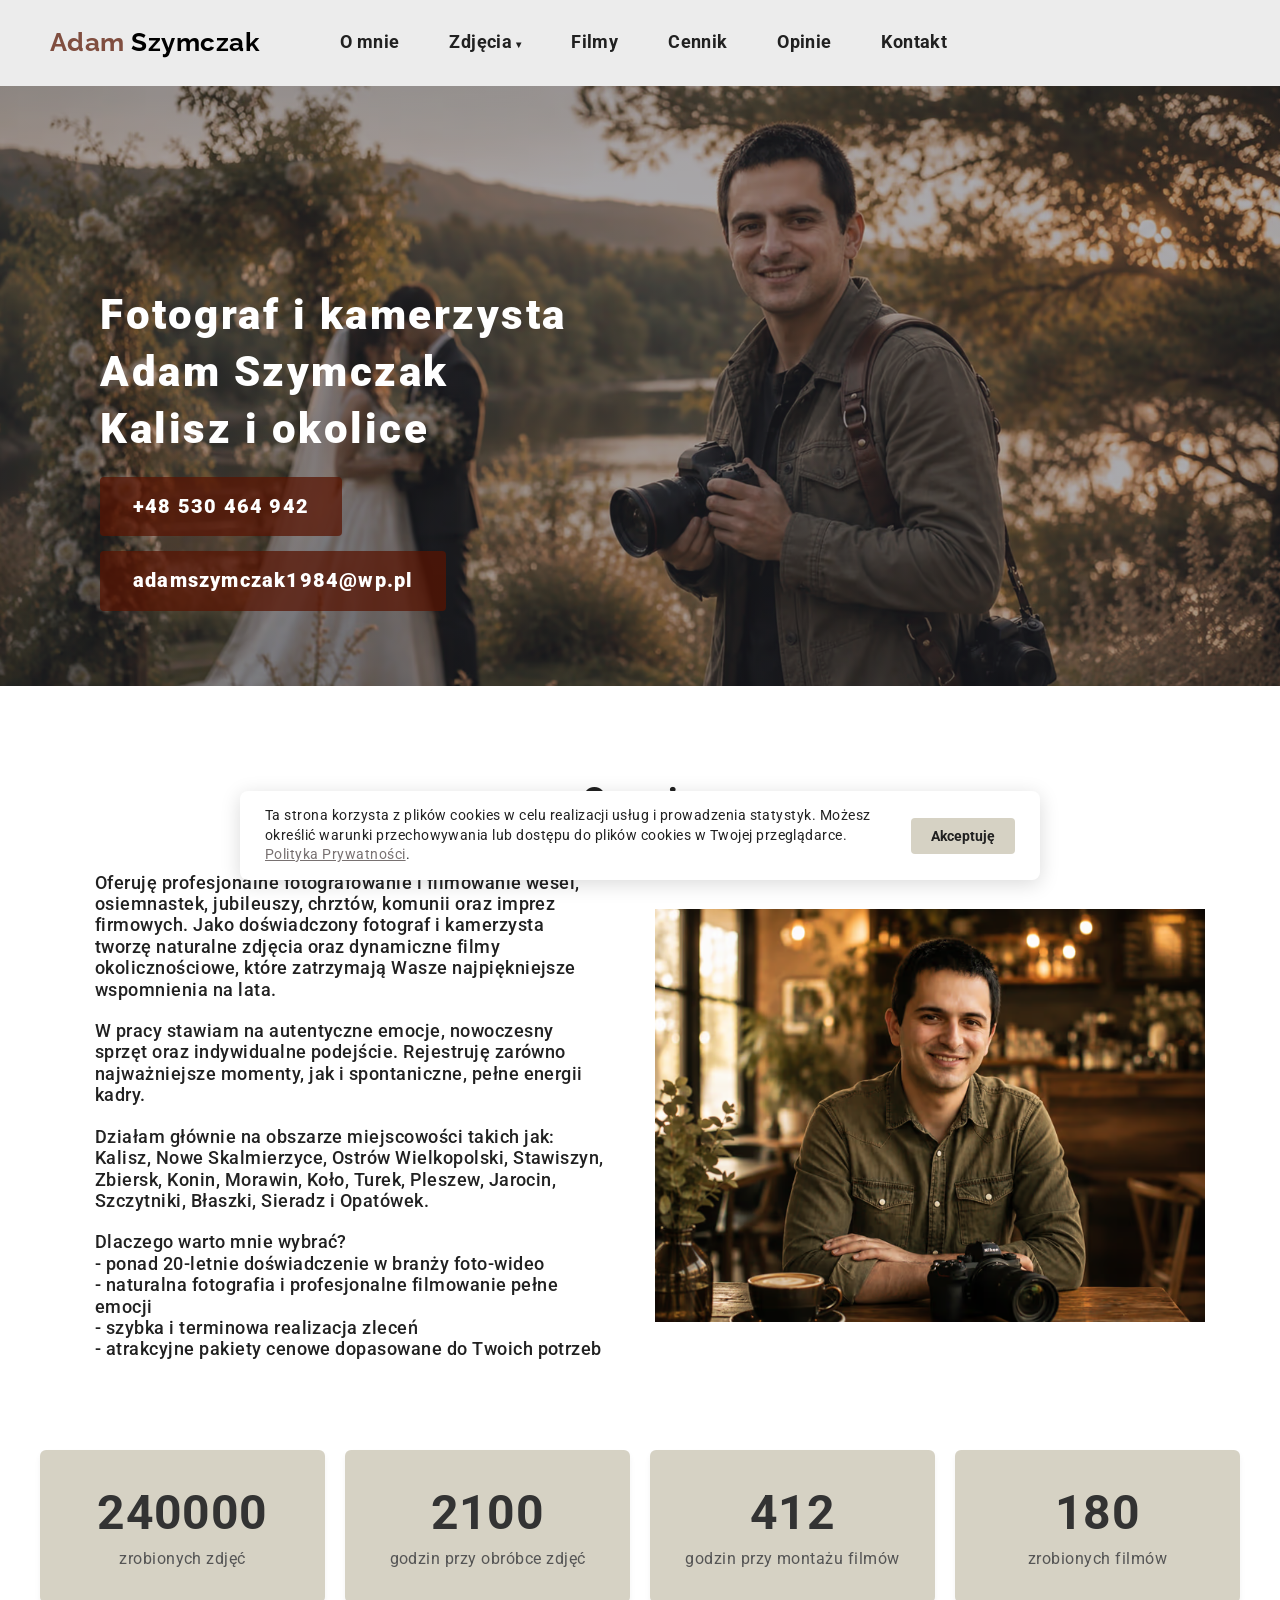
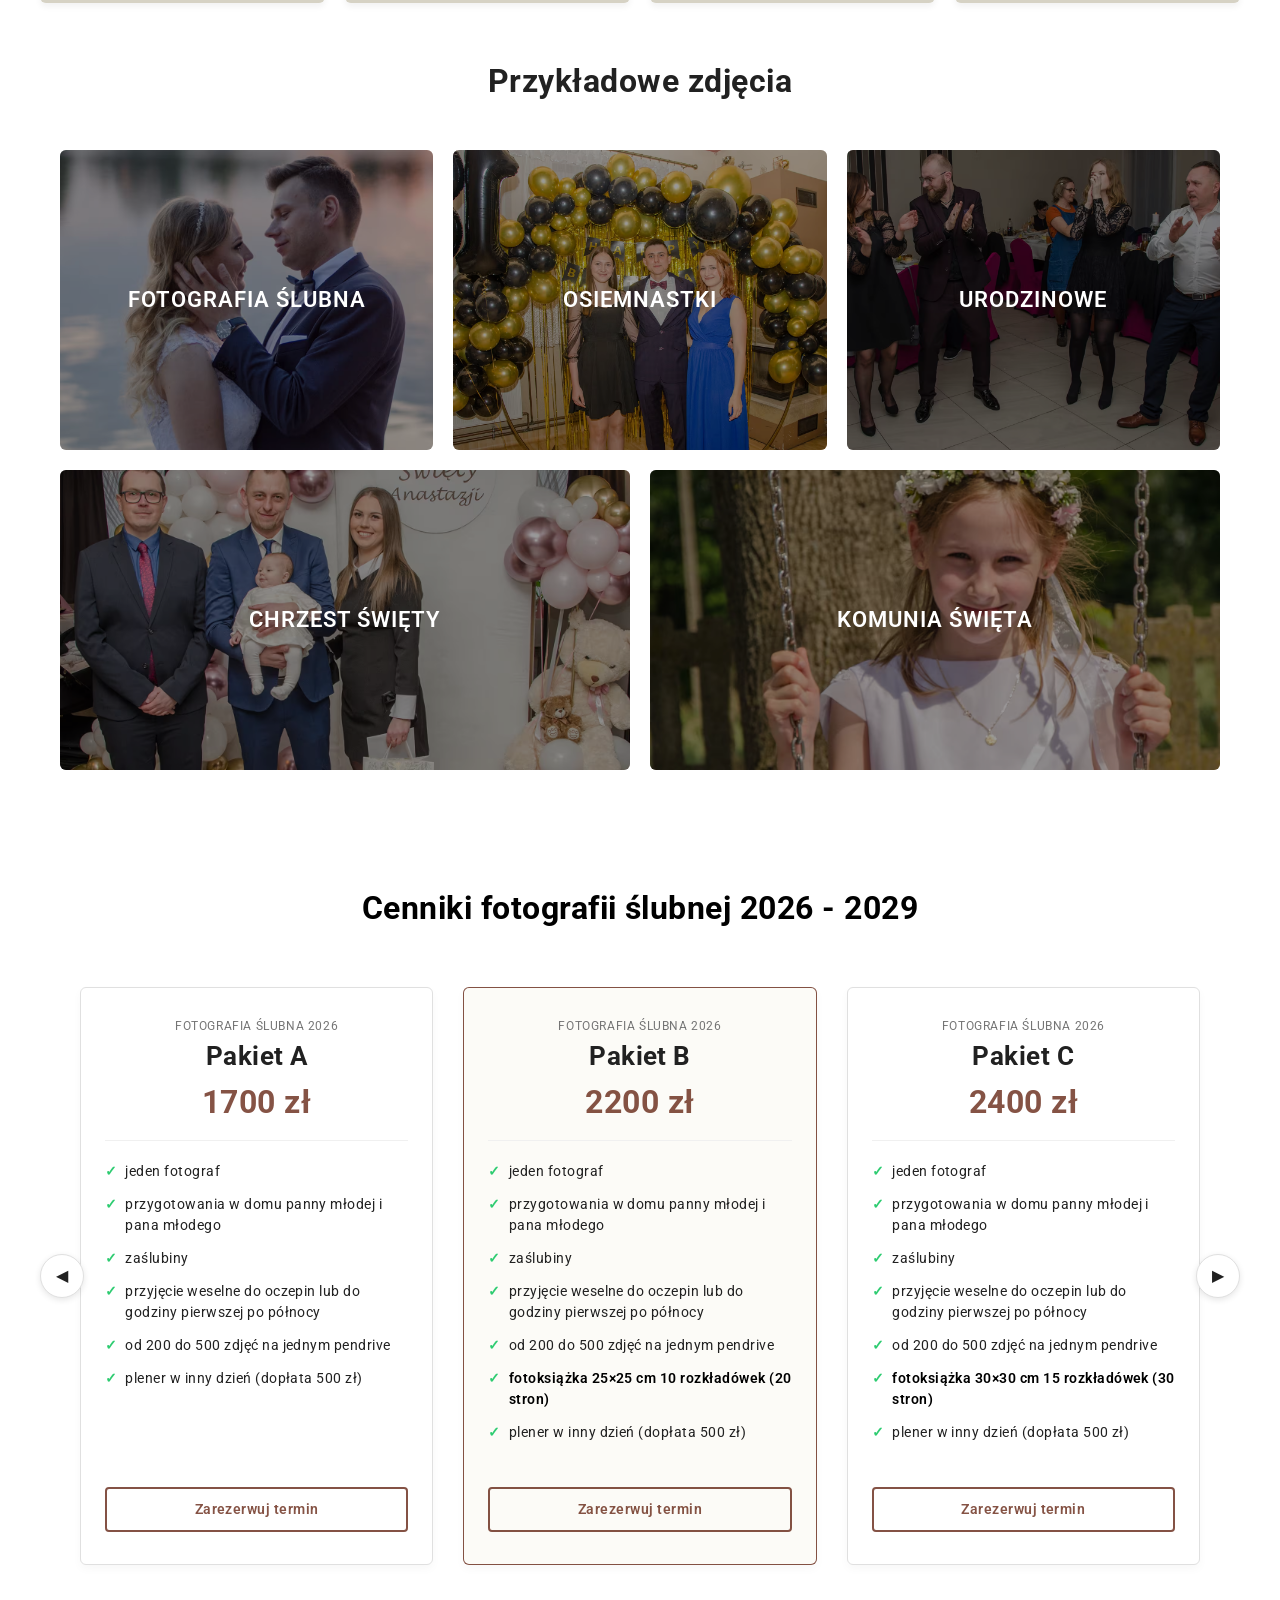
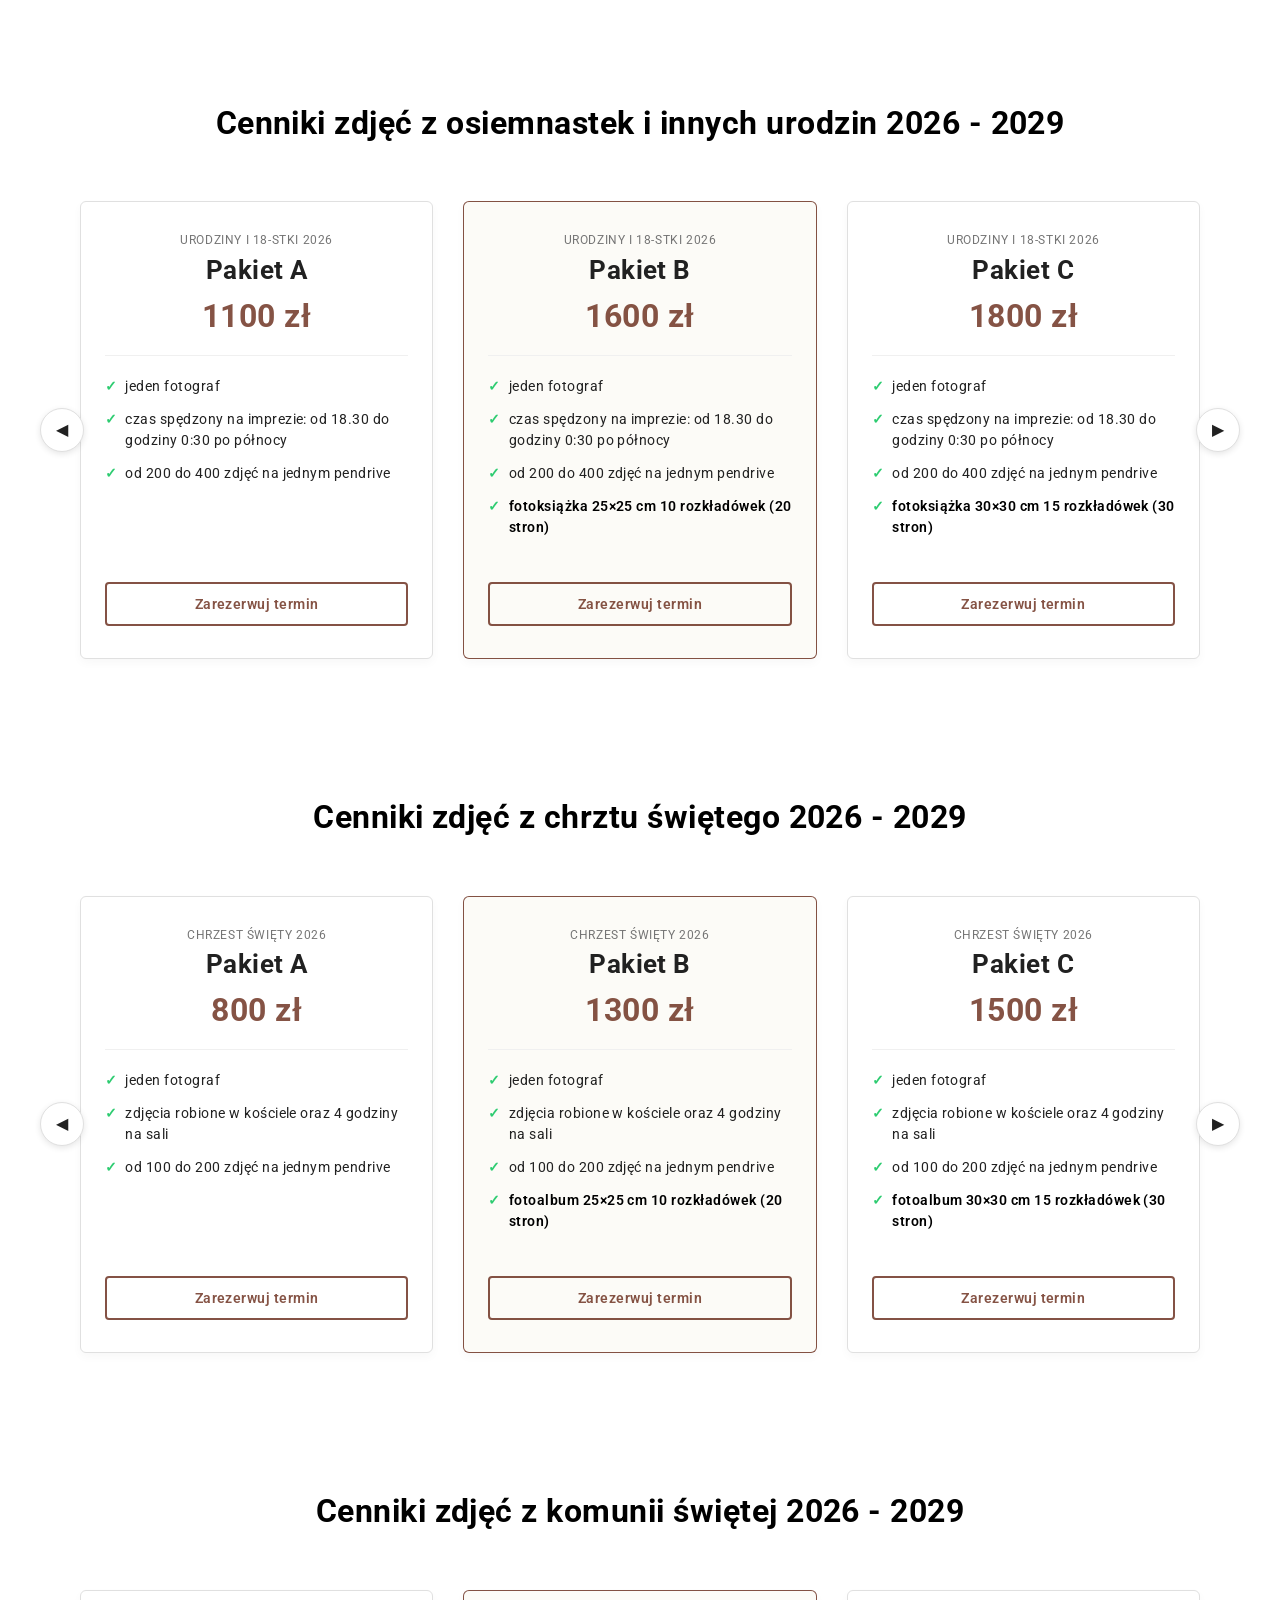
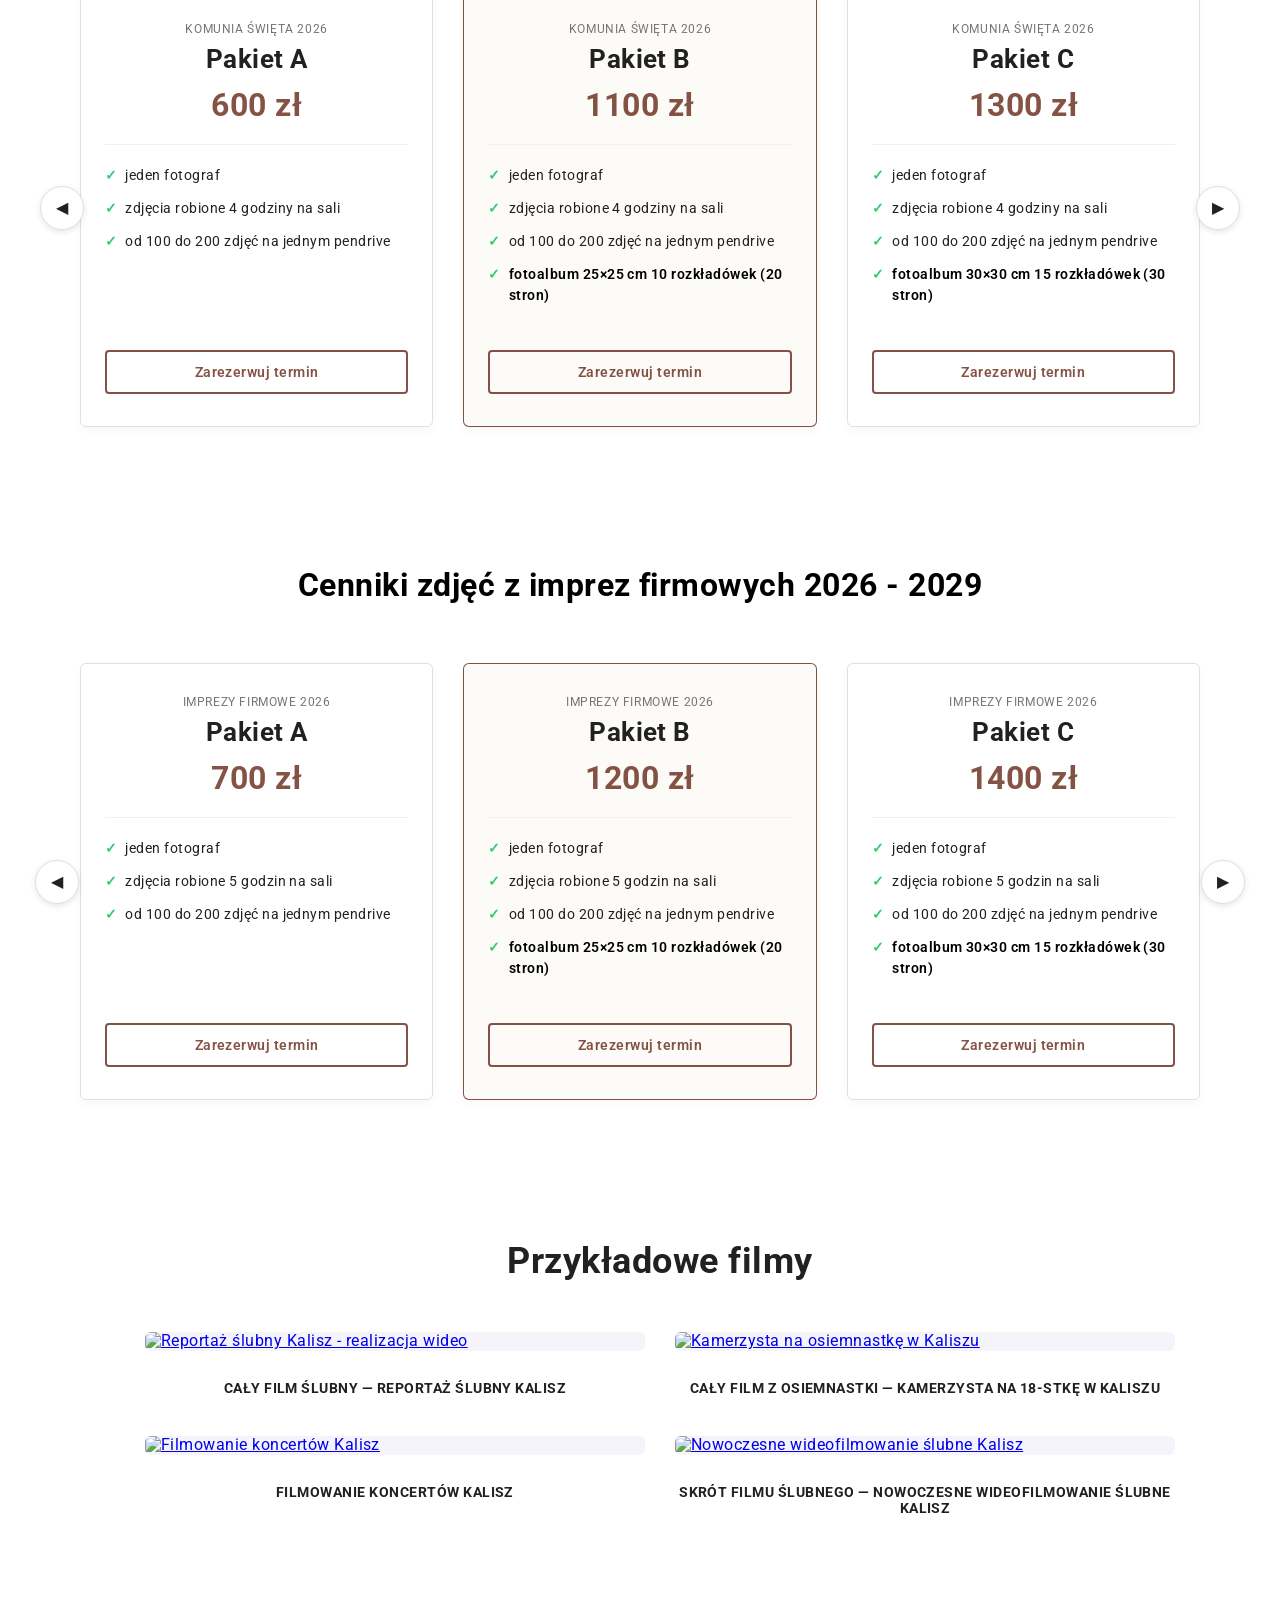
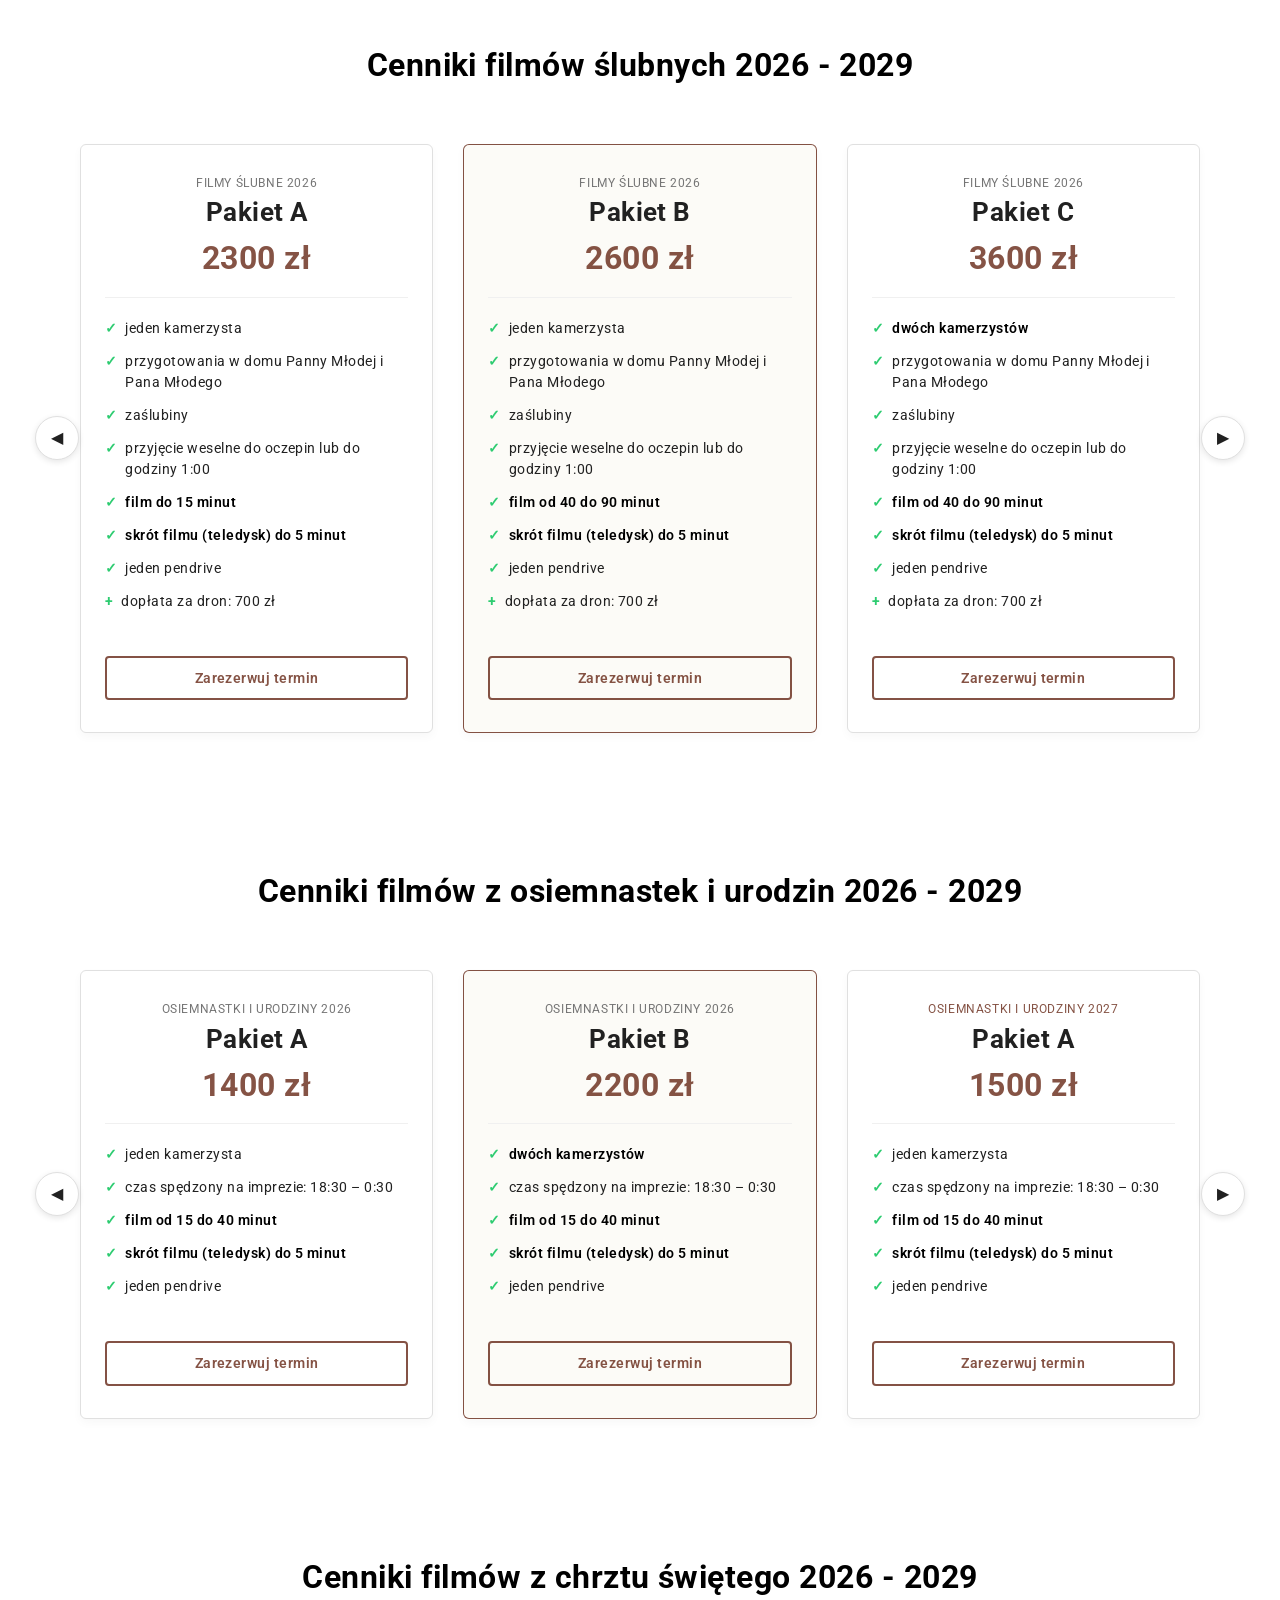
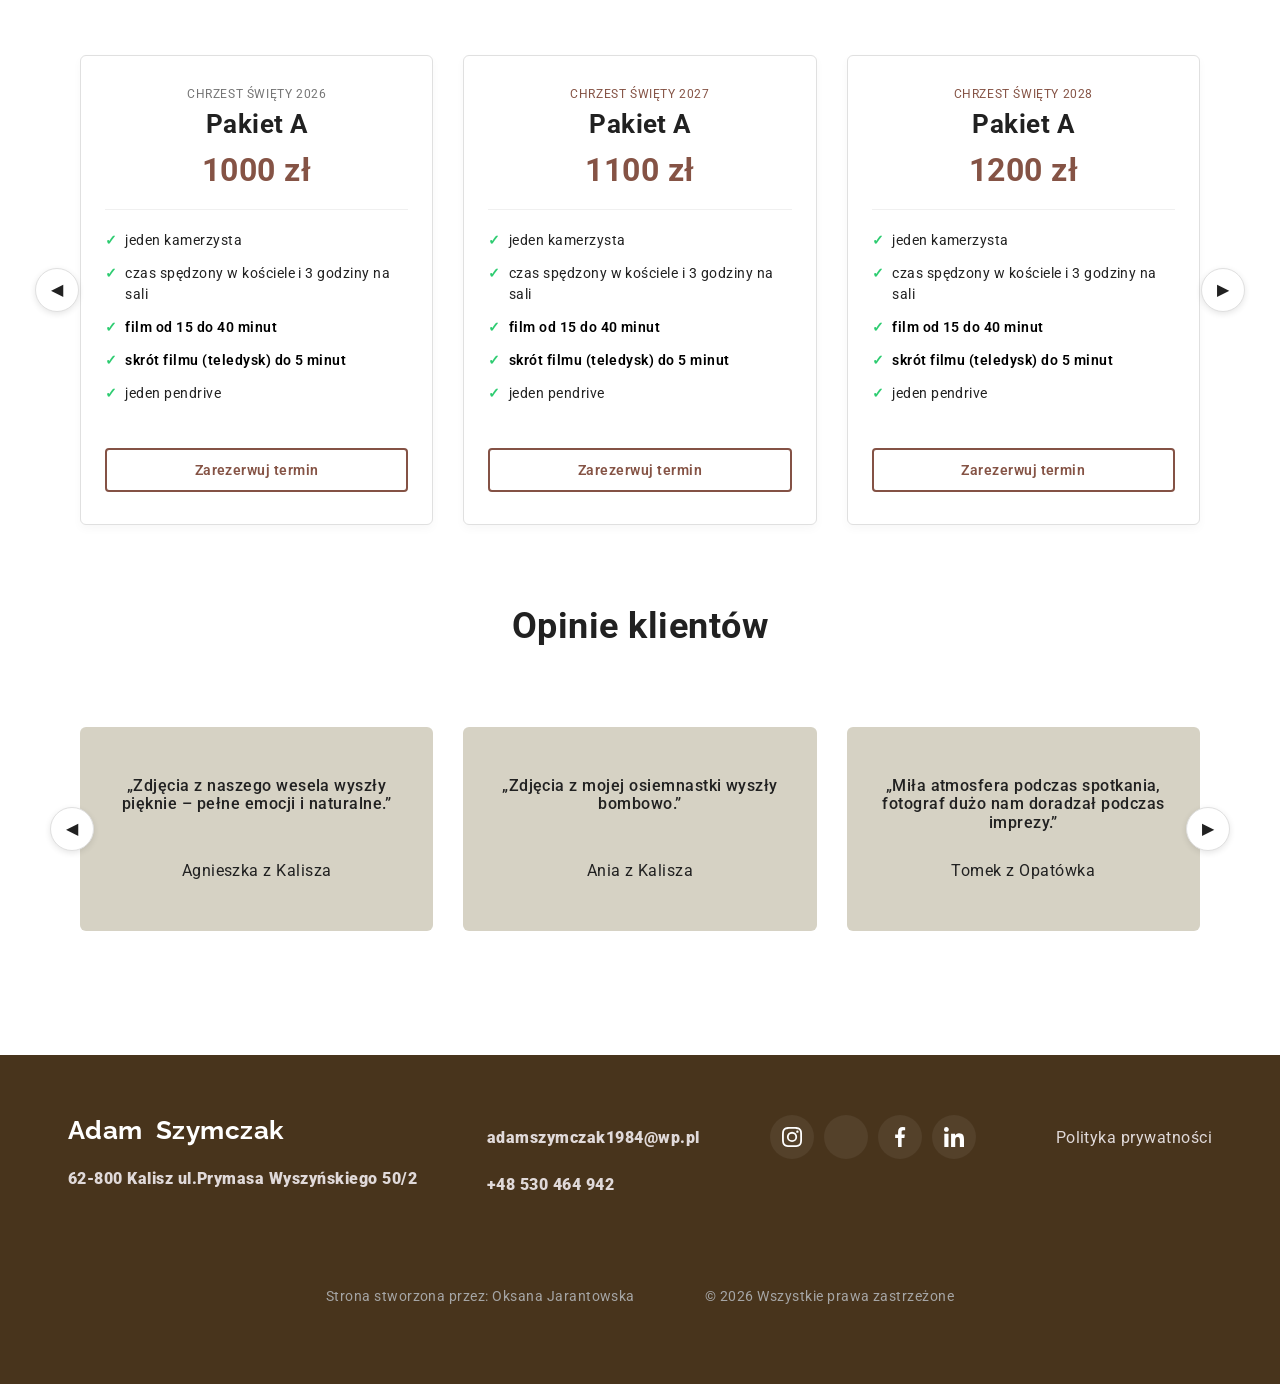
==== commit b655d116: "108" ====
--- a/index.html
+++ b/index.html
@@ -8,7 +8,13 @@
     <meta name="viewport" content="width=device-width, initial-scale=1.0 ">
     <meta name="description"
       content="Profesjonalny fotograf Adam Szymczak w Kaliszu, Koninie i Turku. Naturalna fotografia ślubna, osiemnastki, chrzty i komunie. Pamiątka pełna emocji. Sprawdź ofertę">
-    <title>
+    <meta property="og:title" content="Fotograf i kamerzysta Adam Szymczak">
+    <meta property="og:description" content="Profesjonalny reportaż ślubny i sesje plenerowe. Zobacz moje portfolio.">
+    <meta property="og:image" content="https://dynamicznekadry.pl/images/adam-szymczak.avif">
+    <meta property="og:url" content="https://dynamicznekadry.pl/">
+    <meta property="og:type" content="website">
+
+      <title>
       Fotograf i kamerzysta Adam Szymczak Kalisz, Nowe Skalmierzyce, Ostrów
       Wielkopolski, Stawiszyn, Zbiersk, Konin, Morawin, Koło, Turek, Pleszew,
       Jarocin, Szczytniki, Błaszki, Sieradz i Opatówek
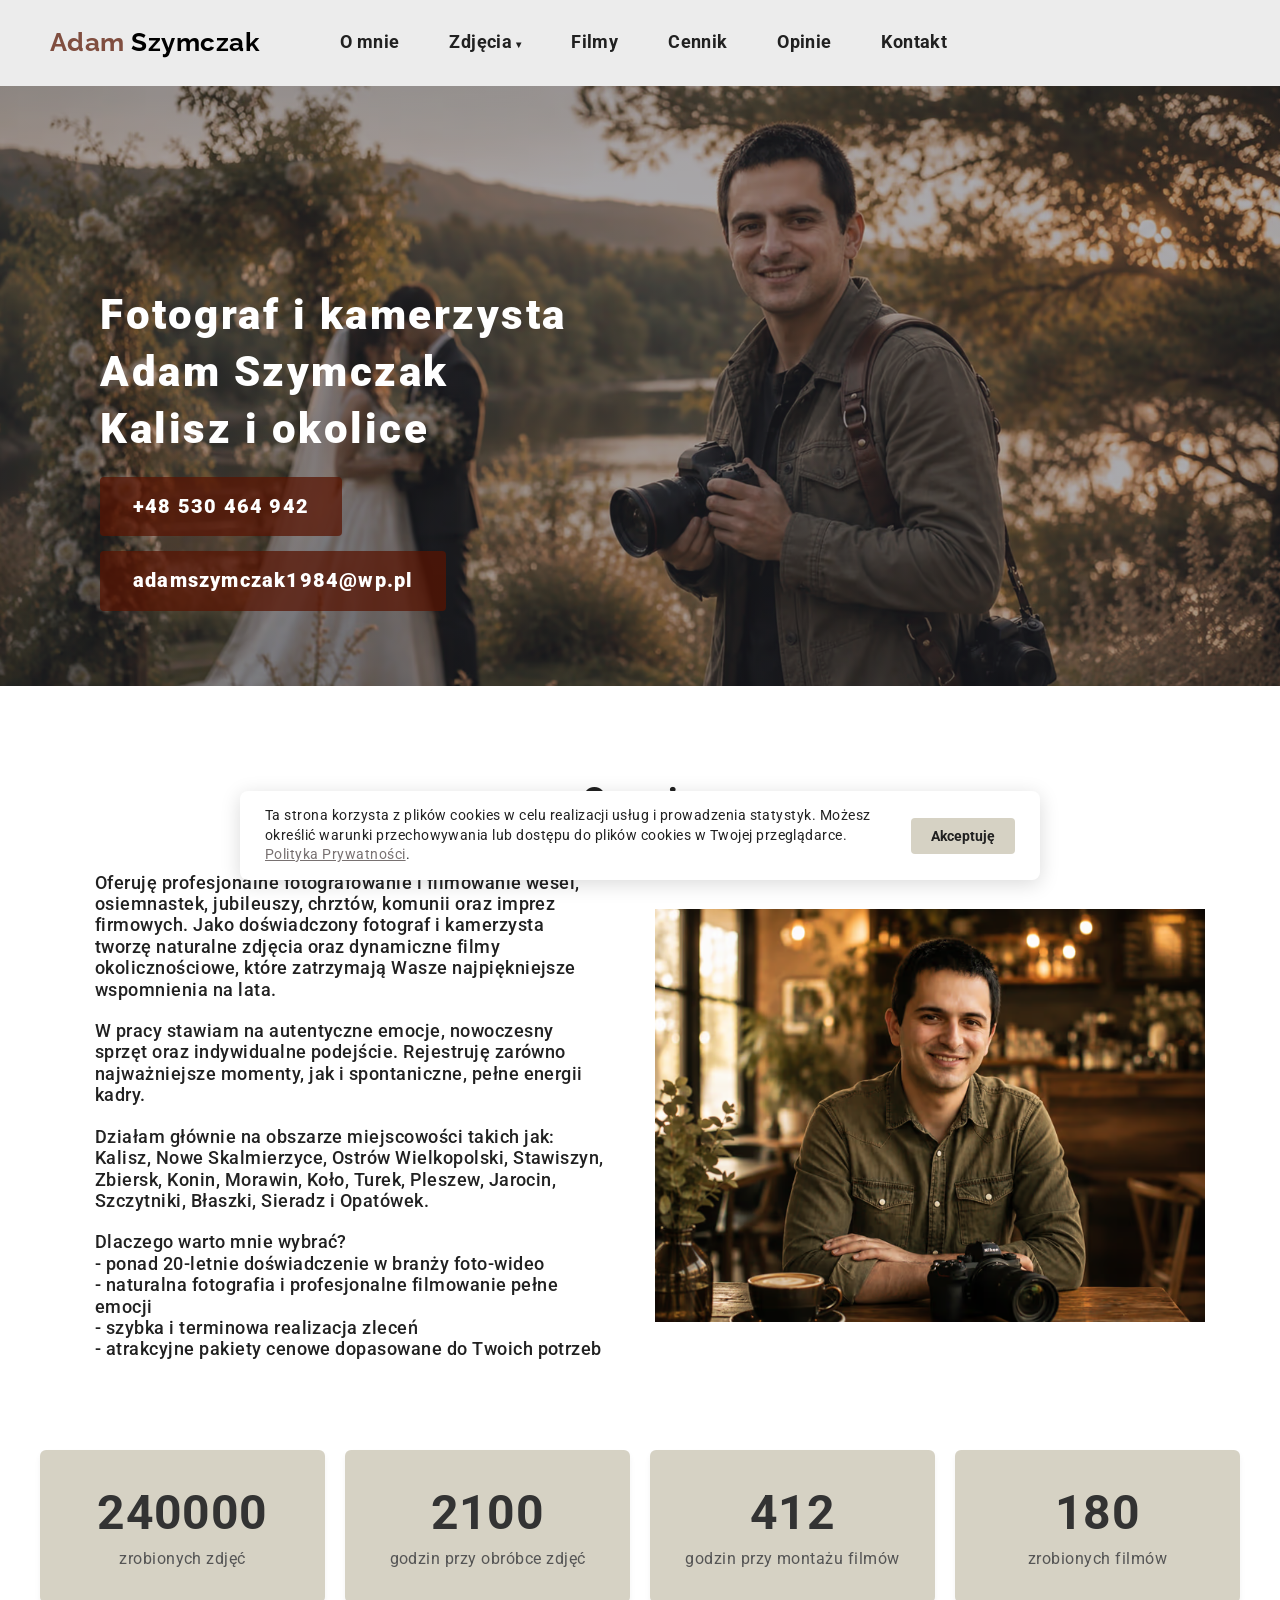
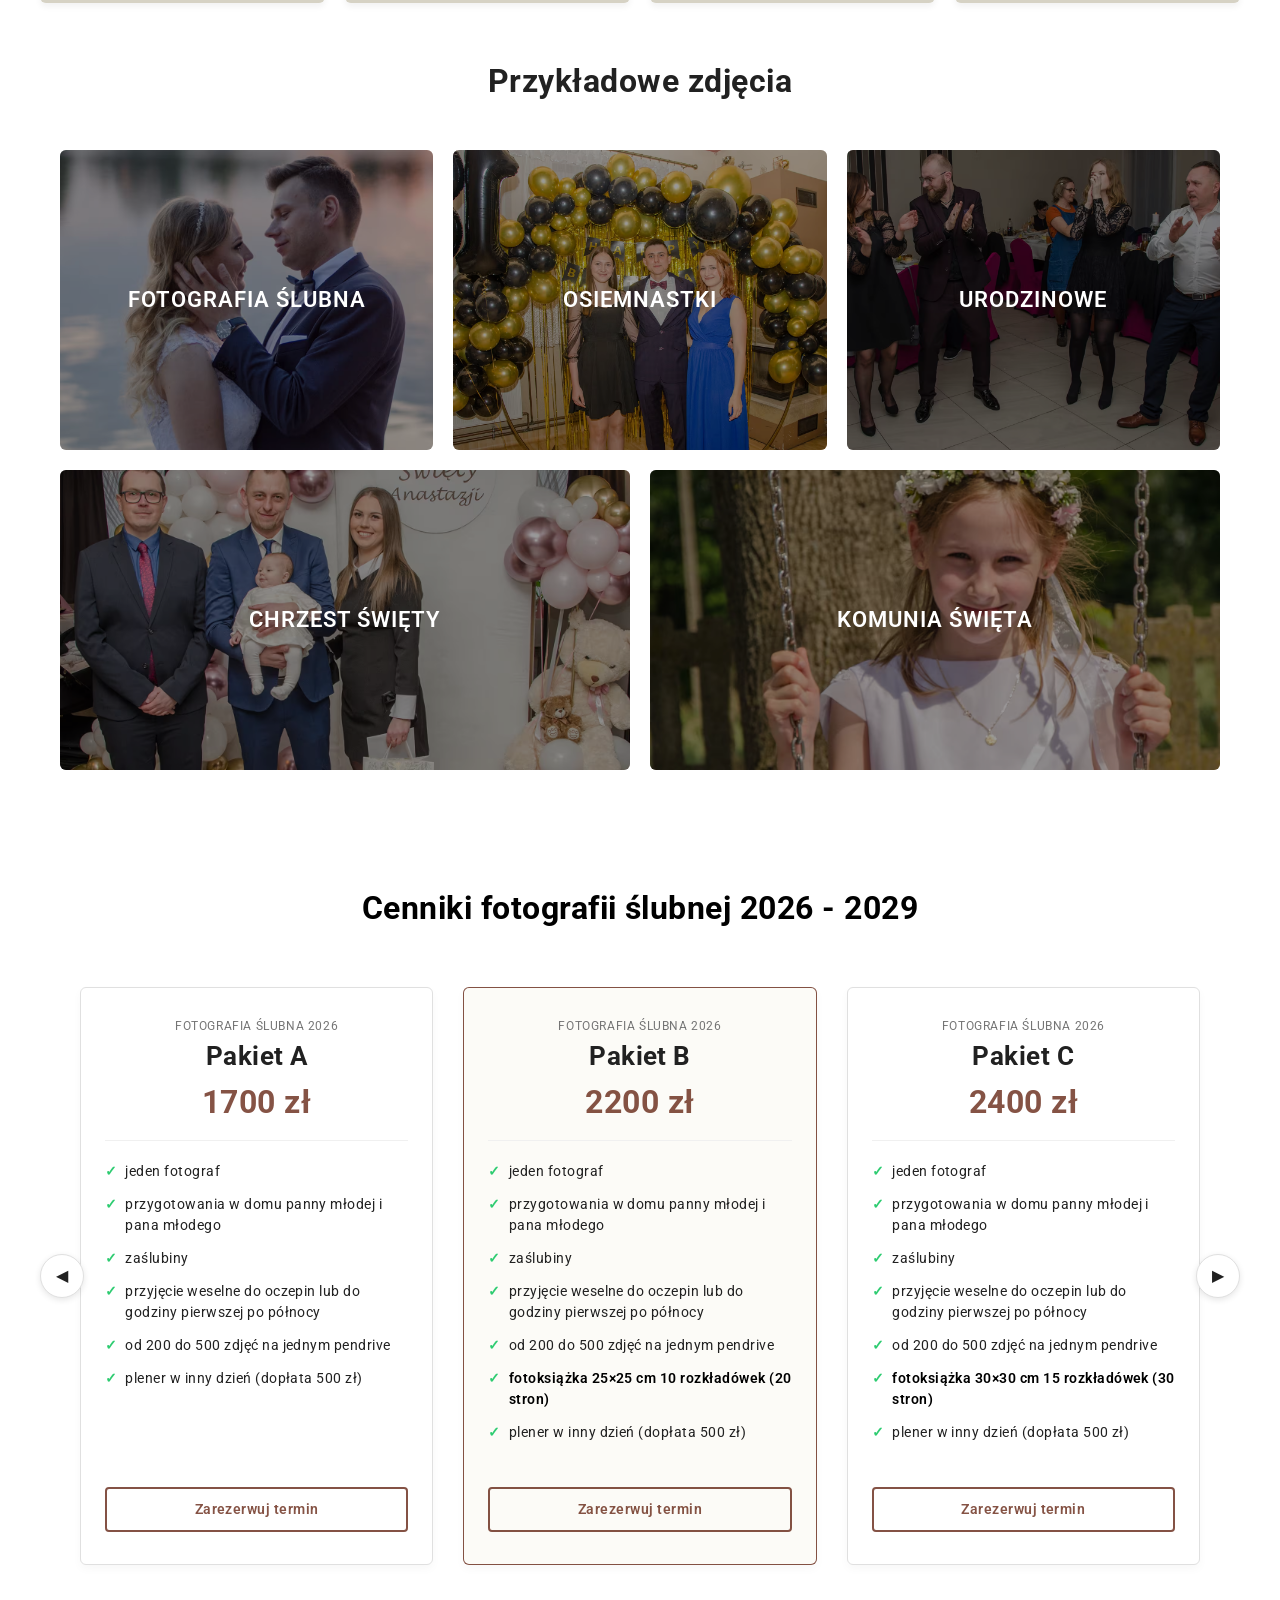
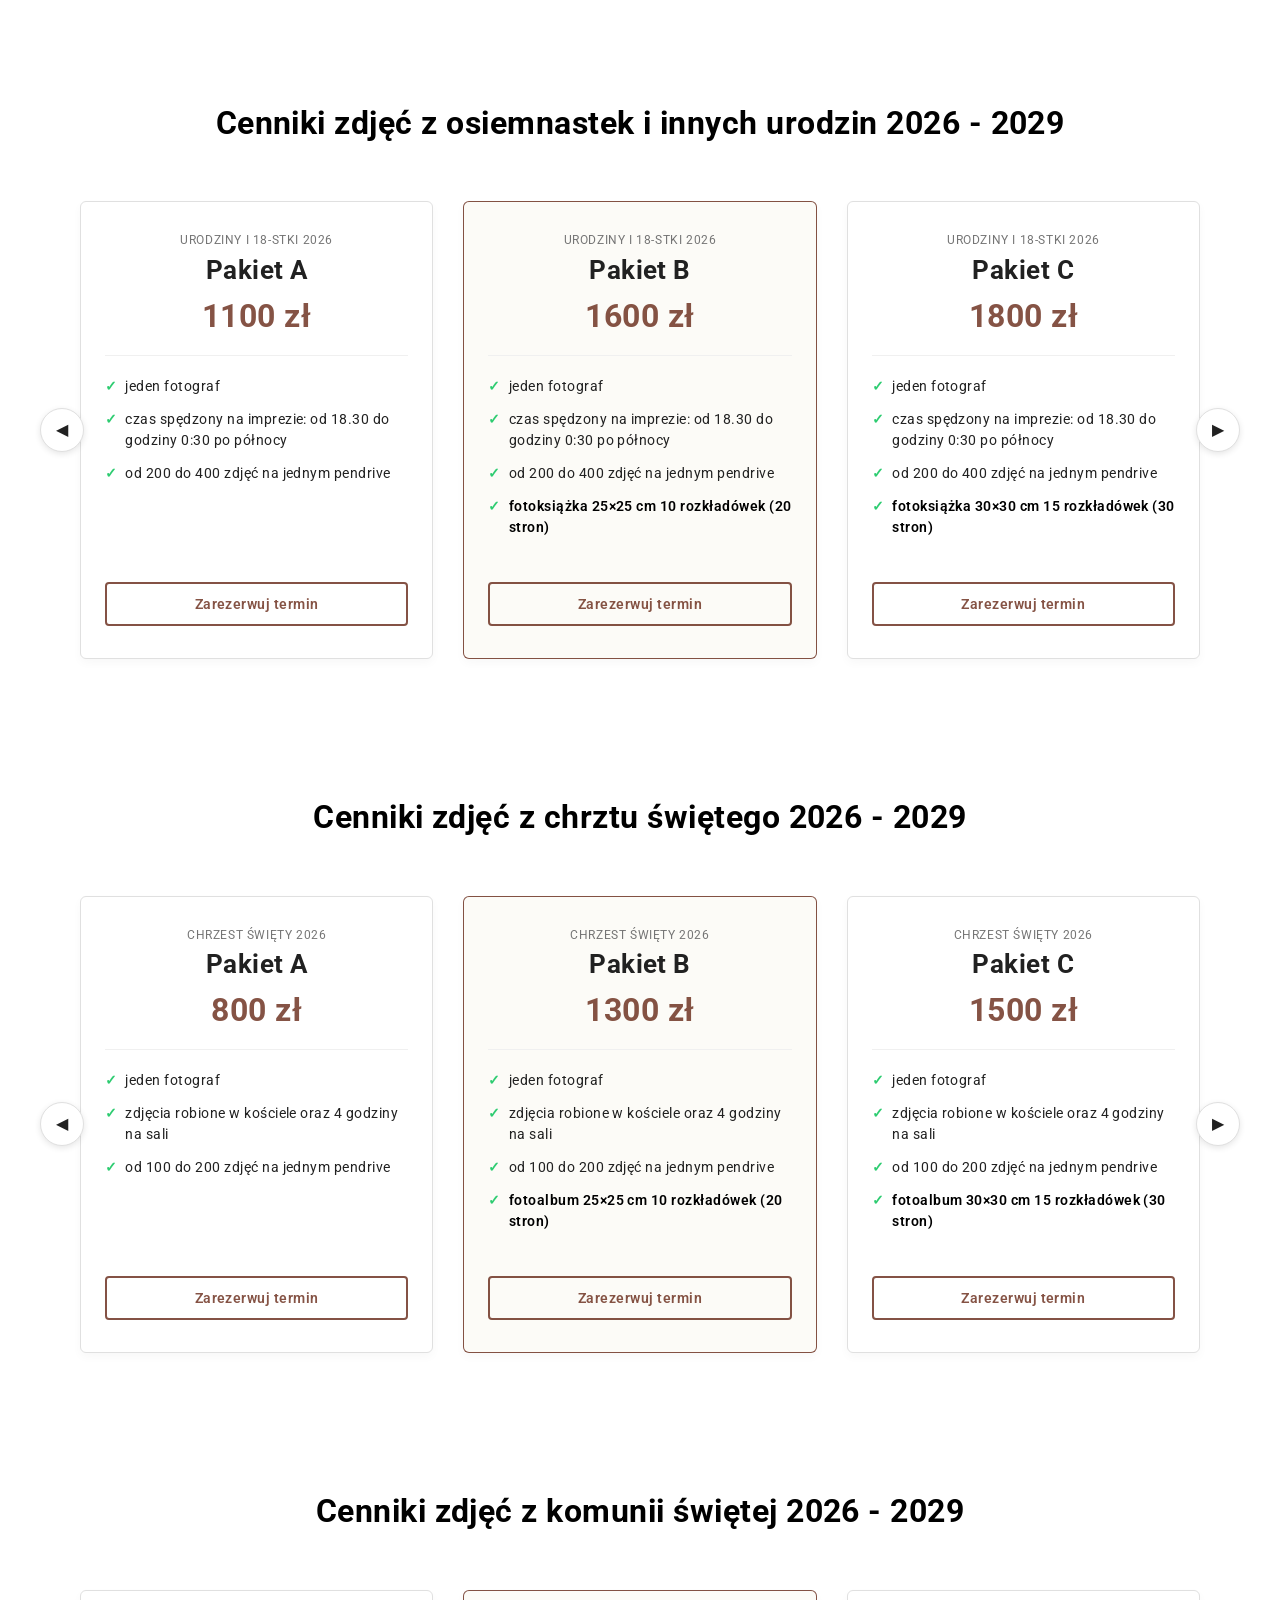
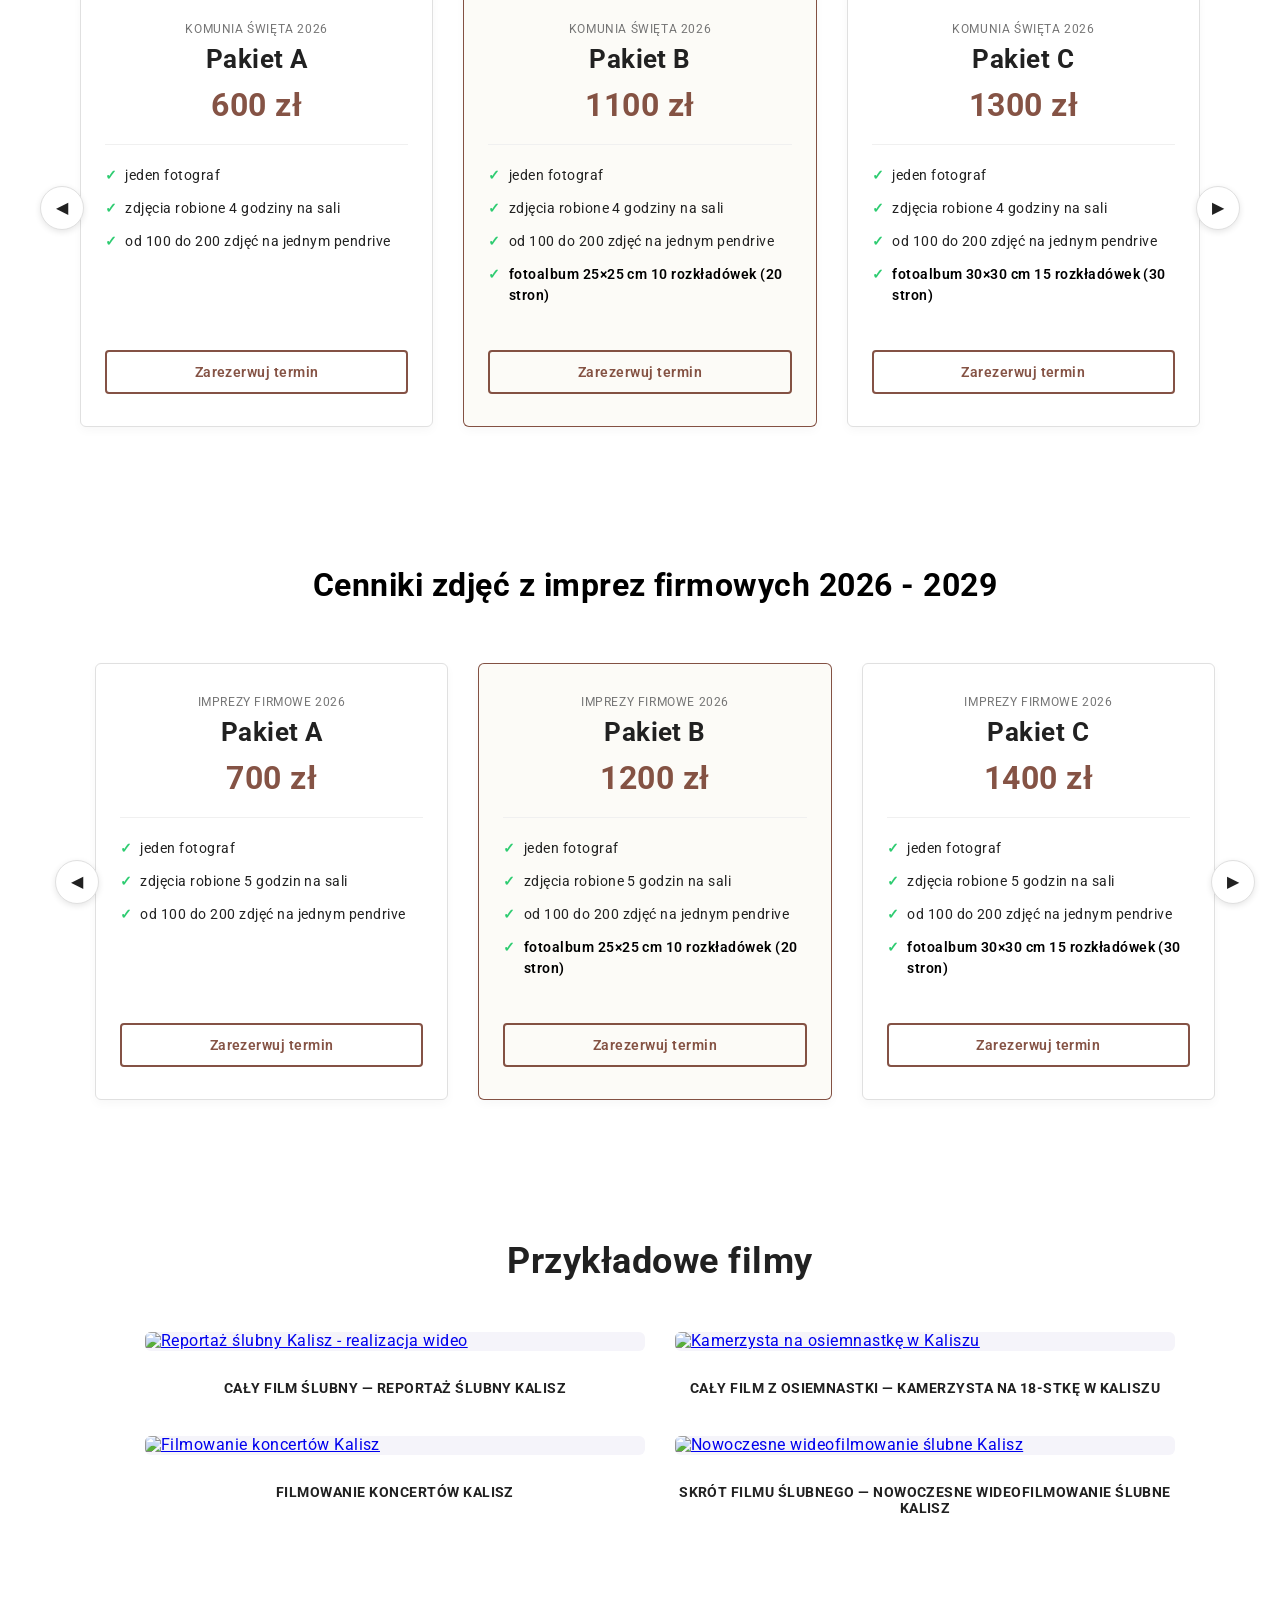
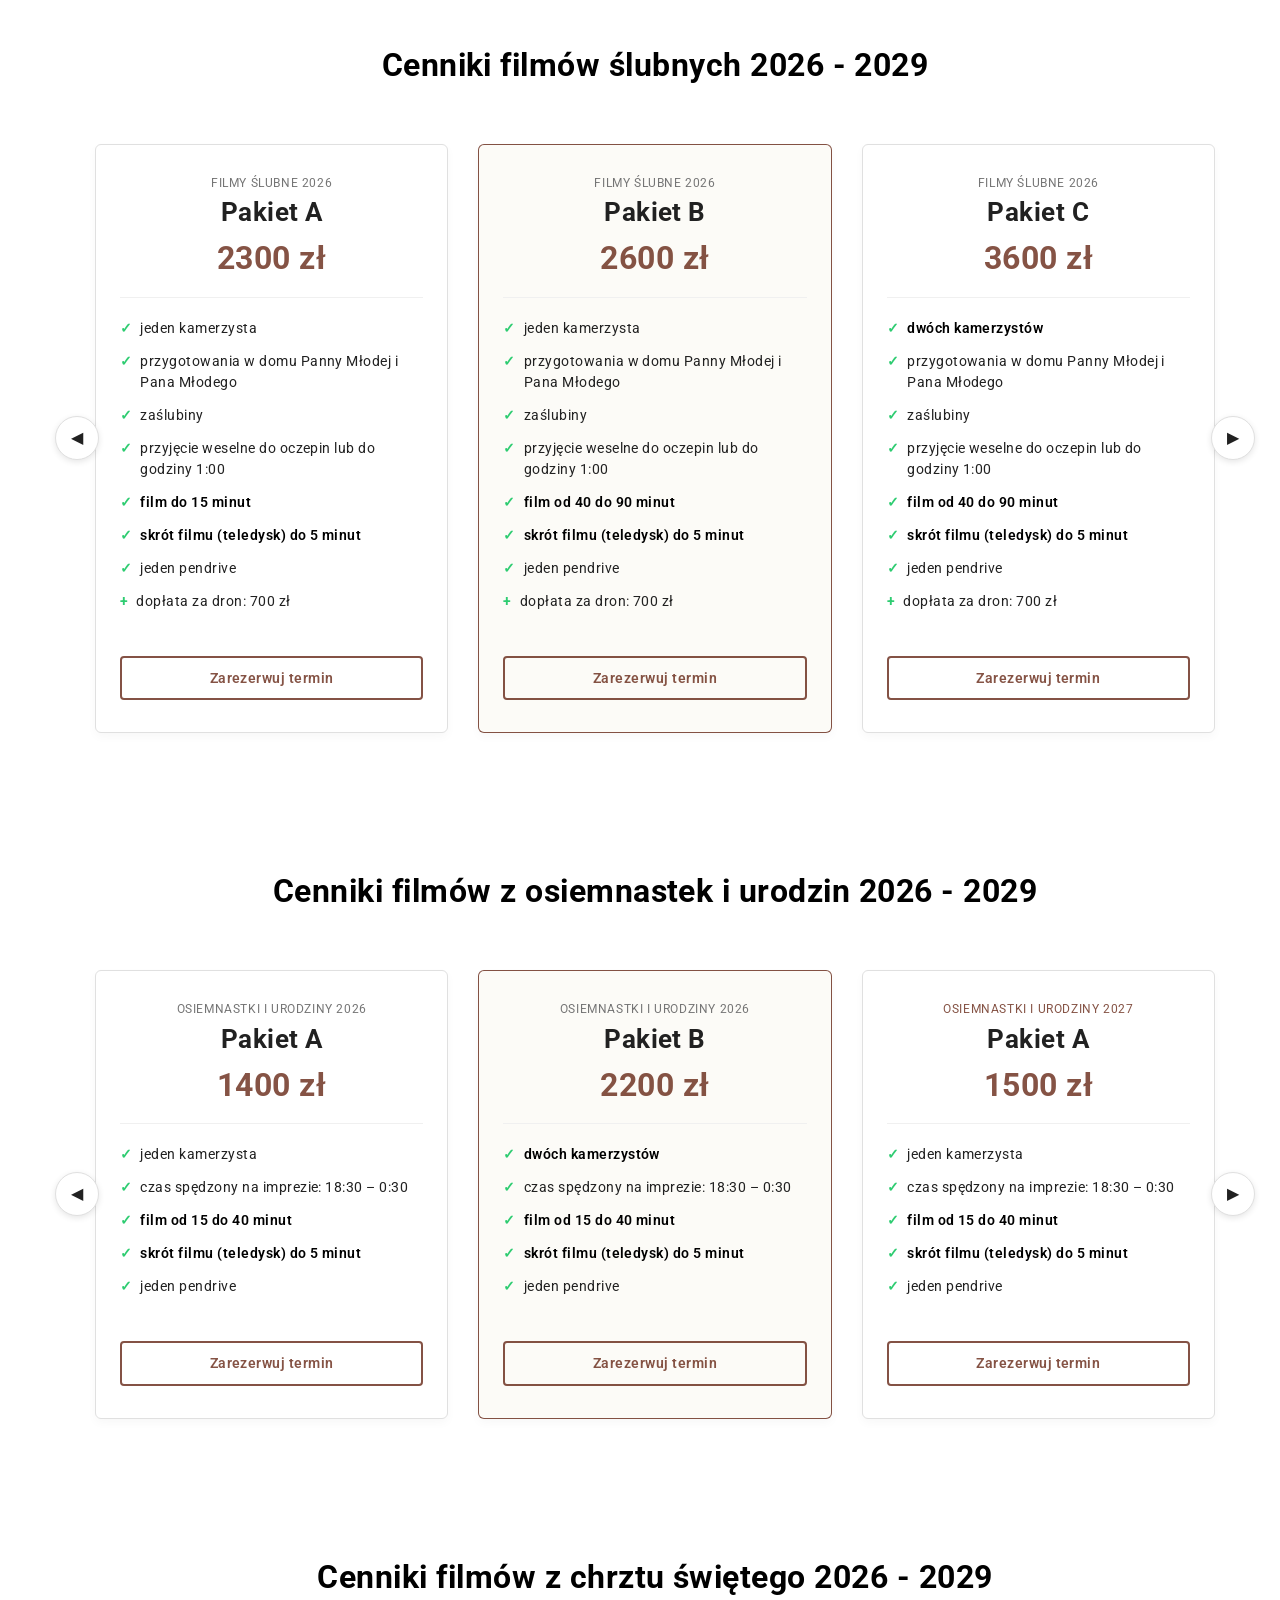
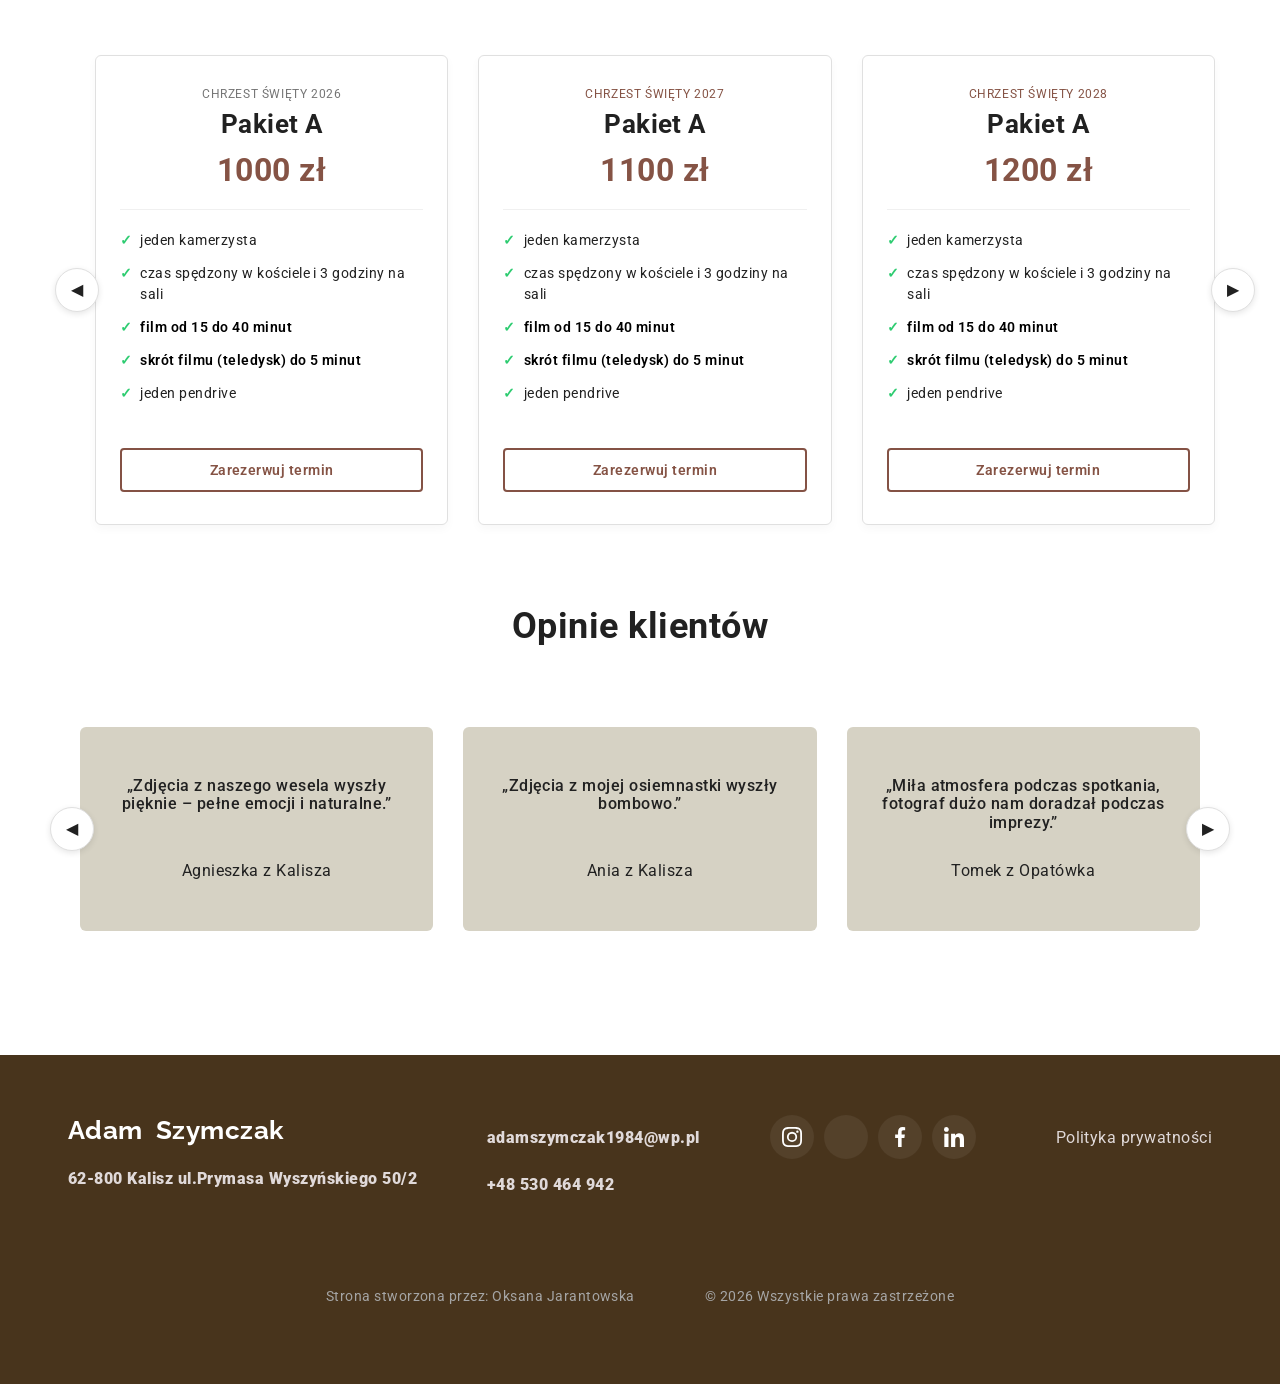
==== commit f4d18075: "111" ====
--- a/index.html
+++ b/index.html
@@ -14,7 +14,7 @@
     <meta property="og:url" content="https://dynamicznekadry.pl/">
     <meta property="og:type" content="website">
 
-      <title>
+    <title>
       Fotograf i kamerzysta Adam Szymczak Kalisz, Nowe Skalmierzyce, Ostrów
       Wielkopolski, Stawiszyn, Zbiersk, Konin, Morawin, Koło, Turek, Pleszew,
       Jarocin, Szczytniki, Błaszki, Sieradz i Opatówek
@@ -1618,296 +1618,300 @@
 
 
       <section class="oferta-section container" id="oferta-firmowe">
-        <h2 class="oferta-title">Cenniki zdjęć z imprez firmowych 2026 - 2029</h2>
-
-        <div class="custom-carousel oferta-carousel-wrapper">
-          <button class="slider-prev-btn oferta-arrow" aria-label="Poprzedni pakiet">
-            ◀
-          </button>
-
-          <div class="opinie-slider oferta-slider">
-            <div class="oferta-card">
-              <div class="oferta-card__header">
-                <p class="oferta-card__subtitle">Imprezy Firmowe 2026</p>
-                <h3 class="oferta-card__title">Pakiet A</h3>
-                <p class="oferta-card__price">700 zł</p>
-              </div>
-              <ul class="oferta-card__list list">
-                <li><span class="check">✓</span> jeden fotograf</li>
-                <li>
-                  <span class="check">✓</span> zdjęcia robione 5 godzin na sali
-                </li>
-                <li>
-                  <span class="check">✓</span> od 100 do 200 zdjęć na jednym
-                  pendrive
-                </li>
-              </ul>
-              <a href="#kontakt" class="oferta-card__btn link">Zarezerwuj termin</a>
+        <div class="container-sl">
+
+          <h2 class="oferta-title">Cenniki zdjęć z imprez firmowych 2026 - 2029</h2>
+
+          <div class="custom-carousel oferta-carousel-wrapper">
+            <button class="slider-prev-btn oferta-arrow" aria-label="Poprzedni pakiet">
+              ◀
+            </button>
+
+            <div class="opinie-slider oferta-slider">
+              <div class="oferta-card">
+                <div class="oferta-card__header">
+                  <p class="oferta-card__subtitle">Imprezy Firmowe 2026</p>
+                  <h3 class="oferta-card__title">Pakiet A</h3>
+                  <p class="oferta-card__price">700 zł</p>
+                </div>
+                <ul class="oferta-card__list list">
+                  <li><span class="check">✓</span> jeden fotograf</li>
+                  <li>
+                    <span class="check">✓</span> zdjęcia robione 5 godzin na sali
+                  </li>
+                  <li>
+                    <span class="check">✓</span> od 100 do 200 zdjęć na jednym
+                    pendrive
+                  </li>
+                </ul>
+                <a href="#kontakt" class="oferta-card__btn link">Zarezerwuj termin</a>
+              </div>
+
+              <div class="oferta-card oferta-card--accent">
+                <div class="oferta-card__header">
+                  <p class="oferta-card__subtitle">Imprezy Firmowe 2026</p>
+                  <h3 class="oferta-card__title">Pakiet B</h3>
+                  <p class="oferta-card__price">1200 zł</p>
+                </div>
+                <ul class="oferta-card__list list">
+                  <li><span class="check">✓</span> jeden fotograf</li>
+                  <li>
+                    <span class="check">✓</span> zdjęcia robione 5 godzin na sali
+                  </li>
+                  <li>
+                    <span class="check">✓</span> od 100 do 200 zdjęć na jednym
+                    pendrive
+                  </li>
+                  <li class="important">
+                    <span class="check">✓</span> fotoalbum 25×25 cm 10 rozkładówek
+                    (20 stron)
+                  </li>
+                </ul>
+                <a href="#kontakt" class="oferta-card__btn link">Zarezerwuj termin</a>
+              </div>
+
+              <div class="oferta-card">
+                <div class="oferta-card__header">
+                  <p class="oferta-card__subtitle">Imprezy Firmowe 2026</p>
+                  <h3 class="oferta-card__title">Pakiet C</h3>
+                  <p class="oferta-card__price">1400 zł</p>
+                </div>
+                <ul class="oferta-card__list list">
+                  <li><span class="check">✓</span> jeden fotograf</li>
+                  <li>
+                    <span class="check">✓</span> zdjęcia robione 5 godzin na sali
+                  </li>
+                  <li>
+                    <span class="check">✓</span> od 100 do 200 zdjęć na jednym
+                    pendrive
+                  </li>
+                  <li class="important">
+                    <span class="check">✓</span> fotoalbum 30×30 cm 15 rozkładówek
+                    (30 stron)
+                  </li>
+                </ul>
+                <a href="#kontakt" class="oferta-card__btn link">Zarezerwuj termin</a>
+              </div>
+
+              <div class="oferta-card">
+                <div class="oferta-card__header">
+                  <p class="oferta-card__subtitle" style="color: var(--accent-color)">
+                    Imprezy Firmowe 2027
+                  </p>
+                  <h3 class="oferta-card__title">Pakiet A</h3>
+                  <p class="oferta-card__price">800 zł</p>
+                </div>
+                <ul class="oferta-card__list list">
+                  <li><span class="check">✓</span> jeden fotograf</li>
+                  <li>
+                    <span class="check">✓</span> zdjęcia robione 5 godzin na sali
+                  </li>
+                  <li>
+                    <span class="check">✓</span> od 100 do 200 zdjęć na jednym
+                    pendrive
+                  </li>
+                </ul>
+                <a href="#kontakt" class="oferta-card__btn link">Zarezerwuj termin</a>
+              </div>
+
+              <div class="oferta-card oferta-card--accent">
+                <div class="oferta-card__header">
+                  <p class="oferta-card__subtitle" style="color: var(--accent-color)">
+                    Imprezy Firmowe 2027
+                  </p>
+                  <h3 class="oferta-card__title">Pakiet B</h3>
+                  <p class="oferta-card__price">1300 zł</p>
+                </div>
+                <ul class="oferta-card__list list">
+                  <li><span class="check">✓</span> jeden fotograf</li>
+                  <li>
+                    <span class="check">✓</span> zdjęcia robione 5 godzin na sali
+                  </li>
+                  <li>
+                    <span class="check">✓</span> od 100 do 200 zdjęć na jednym
+                    pendrive
+                  </li>
+                  <li class="important">
+                    <span class="check">✓</span> fotoalbum 25×25 cm 10 rozkładówek
+                    (20 stron)
+                  </li>
+                </ul>
+                <a href="#kontakt" class="oferta-card__btn link">Zarezerwuj termin</a>
+              </div>
+
+              <div class="oferta-card">
+                <div class="oferta-card__header">
+                  <p class="oferta-card__subtitle" style="color: var(--accent-color)">
+                    Imprezy Firmowe 2027
+                  </p>
+                  <h3 class="oferta-card__title">Pakiet C</h3>
+                  <p class="oferta-card__price">1500 zł</p>
+                </div>
+                <ul class="oferta-card__list list">
+                  <li><span class="check">✓</span> jeden fotograf</li>
+                  <li>
+                    <span class="check">✓</span> zdjęcia robione 5 godzin na sali
+                  </li>
+                  <li>
+                    <span class="check">✓</span> od 100 do 200 zdjęć na jednym
+                    pendrive
+                  </li>
+                  <li class="important">
+                    <span class="check">✓</span> fotoalbum 30×30 cm 15 rozkładówek
+                    (30 stron)
+                  </li>
+                </ul>
+                <a href="#kontakt" class="oferta-card__btn link">Zarezerwuj termin</a>
+              </div>
+
+              <div class="oferta-card">
+                <div class="oferta-card__header">
+                  <p class="oferta-card__subtitle" style="color: var(--accent-color)">
+                    Imprezy Firmowe 2028
+                  </p>
+                  <h3 class="oferta-card__title">Pakiet A</h3>
+                  <p class="oferta-card__price">900 zł</p>
+                </div>
+                <ul class="oferta-card__list list">
+                  <li><span class="check">✓</span> jeden fotograf</li>
+                  <li>
+                    <span class="check">✓</span> zdjęcia robione 5 godzin na sali
+                  </li>
+                  <li>
+                    <span class="check">✓</span> od 100 do 200 zdjęć na jednym
+                    pendrive
+                  </li>
+                </ul>
+                <a href="#kontakt" class="oferta-card__btn link">Zarezerwuj termin</a>
+              </div>
+
+              <div class="oferta-card oferta-card--accent">
+                <div class="oferta-card__header">
+                  <p class="oferta-card__subtitle" style="color: var(--accent-color)">
+                    Imprezy Firmowe 2028
+                  </p>
+                  <h3 class="oferta-card__title">Pakiet B</h3>
+                  <p class="oferta-card__price">1400 zł</p>
+                </div>
+                <ul class="oferta-card__list list">
+                  <li><span class="check">✓</span> jeden fotograf</li>
+                  <li>
+                    <span class="check">✓</span> zdjęcia robione 5 godzin na sali
+                  </li>
+                  <li>
+                    <span class="check">✓</span> od 100 do 200 zdjęć na jednym
+                    pendrive
+                  </li>
+                  <li class="important">
+                    <span class="check">✓</span> fotoalbum 25×25 cm 10 rozkładówek
+                    (20 stron)
+                  </li>
+                </ul>
+                <a href="#kontakt" class="oferta-card__btn link">Zarezerwuj termin</a>
+              </div>
+
+              <div class="oferta-card">
+                <div class="oferta-card__header">
+                  <p class="oferta-card__subtitle" style="color: var(--accent-color)">
+                    Imprezy Firmowe 2028
+                  </p>
+                  <h3 class="oferta-card__title">Pakiet C</h3>
+                  <p class="oferta-card__price">1600 zł</p>
+                </div>
+                <ul class="oferta-card__list list">
+                  <li><span class="check">✓</span> jeden fotograf</li>
+                  <li>
+                    <span class="check">✓</span> zdjęcia robione 5 godzin na sali
+                  </li>
+                  <li>
+                    <span class="check">✓</span> od 100 do 200 zdjęć na jednym
+                    pendrive
+                  </li>
+                  <li class="important">
+                    <span class="check">✓</span> fotoalbum 30×30 cm 15 rozkładówek
+                    (30 stron)
+                  </li>
+                </ul>
+                <a href="#kontakt" class="oferta-card__btn link">Zarezerwuj termin</a>
+              </div>
+
+              <div class="oferta-card">
+                <div class="oferta-card__header">
+                  <p class="oferta-card__subtitle" style="color: var(--accent-color)">
+                    Imprezy Firmowe 2029
+                  </p>
+                  <h3 class="oferta-card__title">Pakiet A</h3>
+                  <p class="oferta-card__price">1000 zł</p>
+                </div>
+                <ul class="oferta-card__list list">
+                  <li><span class="check">✓</span> jeden fotograf</li>
+                  <li>
+                    <span class="check">✓</span> zdjęcia robione 5 godzin na sali
+                  </li>
+                  <li>
+                    <span class="check">✓</span> od 100 do 200 zdjęć na jednym
+                    pendrive
+                  </li>
+                </ul>
+                <a href="#kontakt" class="oferta-card__btn link">Zarezerwuj termin</a>
+              </div>
+
+              <div class="oferta-card oferta-card--accent">
+                <div class="oferta-card__header">
+                  <p class="oferta-card__subtitle" style="color: var(--accent-color)">
+                    Imprezy Firmowe 2029
+                  </p>
+                  <h3 class="oferta-card__title">Pakiet B</h3>
+                  <p class="oferta-card__price">1500 zł</p>
+                </div>
+                <ul class="oferta-card__list list">
+                  <li><span class="check">✓</span> jeden fotograf</li>
+                  <li>
+                    <span class="check">✓</span> zdjęcia robione 5 godzin na sali
+                  </li>
+                  <li>
+                    <span class="check">✓</span> od 100 do 200 zdjęć na jednym
+                    pendrive
+                  </li>
+                  <li class="important">
+                    <span class="check">✓</span> fotoalbum 25×25 cm 10 rozkładówek
+                    (20 stron)
+                  </li>
+                </ul>
+                <a href="#kontakt" class="oferta-card__btn link">Zarezerwuj termin</a>
+              </div>
+
+              <div class="oferta-card">
+                <div class="oferta-card__header">
+                  <p class="oferta-card__subtitle" style="color: var(--accent-color)">
+                    Imprezy Firmowe 2029
+                  </p>
+                  <h3 class="oferta-card__title">Pakiet C</h3>
+                  <p class="oferta-card__price">1700 zł</p>
+                </div>
+                <ul class="oferta-card__list list">
+                  <li><span class="check">✓</span> jeden fotograf</li>
+                  <li>
+                    <span class="check">✓</span> zdjęcia robione 5 godzin na sali
+                  </li>
+                  <li>
+                    <span class="check">✓</span> od 100 do 200 zdjęć na jednym
+                    pendrive
+                  </li>
+                  <li class="important">
+                    <span class="check">✓</span> fotoalbum 30×30 cm 15 rozkładówek
+                    (30 stron)
+                  </li>
+                </ul>
+                <a href="#kontakt" class="oferta-card__btn link">Zarezerwuj termin</a>
+              </div>
             </div>
 
-            <div class="oferta-card oferta-card--accent">
-              <div class="oferta-card__header">
-                <p class="oferta-card__subtitle">Imprezy Firmowe 2026</p>
-                <h3 class="oferta-card__title">Pakiet B</h3>
-                <p class="oferta-card__price">1200 zł</p>
-              </div>
-              <ul class="oferta-card__list list">
-                <li><span class="check">✓</span> jeden fotograf</li>
-                <li>
-                  <span class="check">✓</span> zdjęcia robione 5 godzin na sali
-                </li>
-                <li>
-                  <span class="check">✓</span> od 100 do 200 zdjęć na jednym
-                  pendrive
-                </li>
-                <li class="important">
-                  <span class="check">✓</span> fotoalbum 25×25 cm 10 rozkładówek
-                  (20 stron)
-                </li>
-              </ul>
-              <a href="#kontakt" class="oferta-card__btn link">Zarezerwuj termin</a>
-            </div>
-
-            <div class="oferta-card">
-              <div class="oferta-card__header">
-                <p class="oferta-card__subtitle">Imprezy Firmowe 2026</p>
-                <h3 class="oferta-card__title">Pakiet C</h3>
-                <p class="oferta-card__price">1400 zł</p>
-              </div>
-              <ul class="oferta-card__list list">
-                <li><span class="check">✓</span> jeden fotograf</li>
-                <li>
-                  <span class="check">✓</span> zdjęcia robione 5 godzin na sali
-                </li>
-                <li>
-                  <span class="check">✓</span> od 100 do 200 zdjęć na jednym
-                  pendrive
-                </li>
-                <li class="important">
-                  <span class="check">✓</span> fotoalbum 30×30 cm 15 rozkładówek
-                  (30 stron)
-                </li>
-              </ul>
-              <a href="#kontakt" class="oferta-card__btn link">Zarezerwuj termin</a>
-            </div>
-
-            <div class="oferta-card">
-              <div class="oferta-card__header">
-                <p class="oferta-card__subtitle" style="color: var(--accent-color)">
-                  Imprezy Firmowe 2027
-                </p>
-                <h3 class="oferta-card__title">Pakiet A</h3>
-                <p class="oferta-card__price">800 zł</p>
-              </div>
-              <ul class="oferta-card__list list">
-                <li><span class="check">✓</span> jeden fotograf</li>
-                <li>
-                  <span class="check">✓</span> zdjęcia robione 5 godzin na sali
-                </li>
-                <li>
-                  <span class="check">✓</span> od 100 do 200 zdjęć na jednym
-                  pendrive
-                </li>
-              </ul>
-              <a href="#kontakt" class="oferta-card__btn link">Zarezerwuj termin</a>
-            </div>
-
-            <div class="oferta-card oferta-card--accent">
-              <div class="oferta-card__header">
-                <p class="oferta-card__subtitle" style="color: var(--accent-color)">
-                  Imprezy Firmowe 2027
-                </p>
-                <h3 class="oferta-card__title">Pakiet B</h3>
-                <p class="oferta-card__price">1300 zł</p>
-              </div>
-              <ul class="oferta-card__list list">
-                <li><span class="check">✓</span> jeden fotograf</li>
-                <li>
-                  <span class="check">✓</span> zdjęcia robione 5 godzin na sali
-                </li>
-                <li>
-                  <span class="check">✓</span> od 100 do 200 zdjęć na jednym
-                  pendrive
-                </li>
-                <li class="important">
-                  <span class="check">✓</span> fotoalbum 25×25 cm 10 rozkładówek
-                  (20 stron)
-                </li>
-              </ul>
-              <a href="#kontakt" class="oferta-card__btn link">Zarezerwuj termin</a>
-            </div>
-
-            <div class="oferta-card">
-              <div class="oferta-card__header">
-                <p class="oferta-card__subtitle" style="color: var(--accent-color)">
-                  Imprezy Firmowe 2027
-                </p>
-                <h3 class="oferta-card__title">Pakiet C</h3>
-                <p class="oferta-card__price">1500 zł</p>
-              </div>
-              <ul class="oferta-card__list list">
-                <li><span class="check">✓</span> jeden fotograf</li>
-                <li>
-                  <span class="check">✓</span> zdjęcia robione 5 godzin na sali
-                </li>
-                <li>
-                  <span class="check">✓</span> od 100 do 200 zdjęć na jednym
-                  pendrive
-                </li>
-                <li class="important">
-                  <span class="check">✓</span> fotoalbum 30×30 cm 15 rozkładówek
-                  (30 stron)
-                </li>
-              </ul>
-              <a href="#kontakt" class="oferta-card__btn link">Zarezerwuj termin</a>
-            </div>
-
-            <div class="oferta-card">
-              <div class="oferta-card__header">
-                <p class="oferta-card__subtitle" style="color: var(--accent-color)">
-                  Imprezy Firmowe 2028
-                </p>
-                <h3 class="oferta-card__title">Pakiet A</h3>
-                <p class="oferta-card__price">900 zł</p>
-              </div>
-              <ul class="oferta-card__list list">
-                <li><span class="check">✓</span> jeden fotograf</li>
-                <li>
-                  <span class="check">✓</span> zdjęcia robione 5 godzin na sali
-                </li>
-                <li>
-                  <span class="check">✓</span> od 100 do 200 zdjęć na jednym
-                  pendrive
-                </li>
-              </ul>
-              <a href="#kontakt" class="oferta-card__btn link">Zarezerwuj termin</a>
-            </div>
-
-            <div class="oferta-card oferta-card--accent">
-              <div class="oferta-card__header">
-                <p class="oferta-card__subtitle" style="color: var(--accent-color)">
-                  Imprezy Firmowe 2028
-                </p>
-                <h3 class="oferta-card__title">Pakiet B</h3>
-                <p class="oferta-card__price">1400 zł</p>
-              </div>
-              <ul class="oferta-card__list list">
-                <li><span class="check">✓</span> jeden fotograf</li>
-                <li>
-                  <span class="check">✓</span> zdjęcia robione 5 godzin na sali
-                </li>
-                <li>
-                  <span class="check">✓</span> od 100 do 200 zdjęć na jednym
-                  pendrive
-                </li>
-                <li class="important">
-                  <span class="check">✓</span> fotoalbum 25×25 cm 10 rozkładówek
-                  (20 stron)
-                </li>
-              </ul>
-              <a href="#kontakt" class="oferta-card__btn link">Zarezerwuj termin</a>
-            </div>
-
-            <div class="oferta-card">
-              <div class="oferta-card__header">
-                <p class="oferta-card__subtitle" style="color: var(--accent-color)">
-                  Imprezy Firmowe 2028
-                </p>
-                <h3 class="oferta-card__title">Pakiet C</h3>
-                <p class="oferta-card__price">1600 zł</p>
-              </div>
-              <ul class="oferta-card__list list">
-                <li><span class="check">✓</span> jeden fotograf</li>
-                <li>
-                  <span class="check">✓</span> zdjęcia robione 5 godzin na sali
-                </li>
-                <li>
-                  <span class="check">✓</span> od 100 do 200 zdjęć na jednym
-                  pendrive
-                </li>
-                <li class="important">
-                  <span class="check">✓</span> fotoalbum 30×30 cm 15 rozkładówek
-                  (30 stron)
-                </li>
-              </ul>
-              <a href="#kontakt" class="oferta-card__btn link">Zarezerwuj termin</a>
-            </div>
-
-            <div class="oferta-card">
-              <div class="oferta-card__header">
-                <p class="oferta-card__subtitle" style="color: var(--accent-color)">
-                  Imprezy Firmowe 2029
-                </p>
-                <h3 class="oferta-card__title">Pakiet A</h3>
-                <p class="oferta-card__price">1000 zł</p>
-              </div>
-              <ul class="oferta-card__list list">
-                <li><span class="check">✓</span> jeden fotograf</li>
-                <li>
-                  <span class="check">✓</span> zdjęcia robione 5 godzin na sali
-                </li>
-                <li>
-                  <span class="check">✓</span> od 100 do 200 zdjęć na jednym
-                  pendrive
-                </li>
-              </ul>
-              <a href="#kontakt" class="oferta-card__btn link">Zarezerwuj termin</a>
-            </div>
-
-            <div class="oferta-card oferta-card--accent">
-              <div class="oferta-card__header">
-                <p class="oferta-card__subtitle" style="color: var(--accent-color)">
-                  Imprezy Firmowe 2029
-                </p>
-                <h3 class="oferta-card__title">Pakiet B</h3>
-                <p class="oferta-card__price">1500 zł</p>
-              </div>
-              <ul class="oferta-card__list list">
-                <li><span class="check">✓</span> jeden fotograf</li>
-                <li>
-                  <span class="check">✓</span> zdjęcia robione 5 godzin na sali
-                </li>
-                <li>
-                  <span class="check">✓</span> od 100 do 200 zdjęć na jednym
-                  pendrive
-                </li>
-                <li class="important">
-                  <span class="check">✓</span> fotoalbum 25×25 cm 10 rozkładówek
-                  (20 stron)
-                </li>
-              </ul>
-              <a href="#kontakt" class="oferta-card__btn link">Zarezerwuj termin</a>
-            </div>
-
-            <div class="oferta-card">
-              <div class="oferta-card__header">
-                <p class="oferta-card__subtitle" style="color: var(--accent-color)">
-                  Imprezy Firmowe 2029
-                </p>
-                <h3 class="oferta-card__title">Pakiet C</h3>
-                <p class="oferta-card__price">1700 zł</p>
-              </div>
-              <ul class="oferta-card__list list">
-                <li><span class="check">✓</span> jeden fotograf</li>
-                <li>
-                  <span class="check">✓</span> zdjęcia robione 5 godzin na sali
-                </li>
-                <li>
-                  <span class="check">✓</span> od 100 do 200 zdjęć na jednym
-                  pendrive
-                </li>
-                <li class="important">
-                  <span class="check">✓</span> fotoalbum 30×30 cm 15 rozkładówek
-                  (30 stron)
-                </li>
-              </ul>
-              <a href="#kontakt" class="oferta-card__btn link">Zarezerwuj termin</a>
-            </div>
+
+            <button class="slider-next-btn oferta-arrow" aria-label="Następny pakiet">
+              ▶
+            </button>
           </div>
-
-          <button class="slider-next-btn oferta-arrow" aria-label="Następny pakiet">
-            ▶
-          </button>
         </div>
       </section>
 
@@ -1967,6 +1971,8 @@
       </section>
 
       <section class="oferta-section container" id="oferta-filmy-slubne">
+                <div class="container-sl">
+
         <h2 class="oferta-title">Cenniki filmów ślubnych 2026 - 2029</h2>
 
         <div class="custom-carousel oferta-carousel-wrapper">
@@ -2378,9 +2384,12 @@
             ▶
           </button>
         </div>
+        </div>
       </section>
 
       <section class="oferta-section container" id="oferta-filmy-urodziny">
+                <div class="container-sl">
+
         <h2 class="oferta-title">
           Cenniki filmów z osiemnastek i urodzin 2026 - 2029
         </h2>
@@ -2600,9 +2609,12 @@
             ▶
           </button>
         </div>
+        </div>
       </section>
 
       <section class="oferta-section container" id="oferta-filmy-chrzest">
+                <div class="container-sl">
+
         <h2 class="oferta-title">
           Cenniki filmów z chrztu świętego 2026 - 2029
         </h2>
@@ -2712,10 +2724,10 @@
             </div>
           </div>
 
-          <!-- Кнопка ВПРАВО -->
           <button class="slider-next-btn oferta-arrow" aria-label="Następny pakiet">
             ▶
           </button>
+        </div>
         </div>
       </section>
 
@@ -2931,7 +2943,7 @@
                   </svg>
                 </a>
               </li>
-    
+
               <li class="footer-list__item">
                 <a class="footer-list__link" href="https://www.tiktok.com/@dynamicznekadry.p?_r=1&_t=ZN-97NQ3rfKXpe">
                   <svg class="footer-list__icon" width="20" height="20">
@@ -2939,7 +2951,7 @@
                   </svg>
                 </a>
               </li>
-    
+
               <li class="footer-list__item">
                 <a class="footer-list__link" href="https://www.facebook.com/share/1WzVgTsMKY/">
                   <svg class="footer-list__icon" width="20" height="20">
@@ -2947,7 +2959,7 @@
                   </svg>
                 </a>
               </li>
-    
+
               <li class="footer-list__item">
                 <a class="footer-list__link" href="https://www.linkedin.com/in/adam-szymczak-107631418">
                   <svg class="footer-list__icon" width="20" height="20">
@@ -2957,19 +2969,19 @@
               </li>
             </ul>
           </div>
-    
+
           <ul class="footer__copy__flex footer__center footer__copy__flex-top footer-contact__list list">
             <li class="footer-contact__item">
               <a class="footer-contact__link link" href="./rodo.html">Polityka prywatności</a>
             </li>
-            
+
           </ul>
-    
+
           <a class=" footer__copy footer__copy__flex  link" href="https://jarantowska.pl">Strona stworzona przez: Oksana
             Jarantowska</a>
           <span class="footer__copy">&#169; 2026 Wszystkie prawa zastrzeżone</span>
-    
-    
+
+
         </div>
       </div>
     </footer>
--- a/css/main.min.css
+++ b/css/main.min.css
@@ -1 +1 @@
-:root{--primary-text-color: #212121;--secondary-text-color: #757575;--white-text-color: #ffffff;--accent-color: #581402bb;--black-logo-color: #000000;--footer-text-color: rgba(255, 255, 255, 0.6);--white-background-color: #ffffff;--hero-background-color: #2f303a;--team-background-color: #f5f4fa}html{scroll-behavior:smooth;touch-action:pan-y;-ms-touch-action:pan-y}body{touch-action:pan-x pan-y;-ms-touch-action:pan-y;font-family:"Roboto";letter-spacing:.03em;background-color:var(--white-background-color);color:var(--primary-text-color)}.list{list-style:none}.link{text-decoration:none}h1,h2,h3,h4,h5,h6,p,ul{margin:0;padding:0}img{display:block;width:100%;height:auto;-webkit-user-select:none;-moz-user-select:none;-ms-user-select:none;user-select:none;-webkit-user-drag:none;-webkit-tap-highlight-color:rgba(0,0,0,0)}.container{width:100%;margin-left:auto;margin-right:auto}@media screen and (min-width: 480px){.container{padding-left:15px;padding-right:15px}}@media screen and (min-width: 480px){.container{width:480px}}@media screen and (min-width: 768px){.container{width:768px}}@media screen and (min-width: 1200px){.container{width:1200px}}.section-title{font-weight:700;font-size:36px;line-height:1.17;text-align:center;color:var(--primary-text-color)}.logo{font-family:"Raleway";font-weight:700;font-size:26px;line-height:1.19;align-items:center;text-align:center;color:var(--accent-color)}.visually-hidden{position:absolute;width:1px;height:1px;margin:-1px;padding:0;overflow:hidden;border:0;clip:rect(0 0 0 0)}.header{position:sticky;top:0;z-index:1000;background-color:#ececec;border-bottom:1px solid #ececec}@media screen and (max-width: 1199px){.header{padding-top:16px;padding-bottom:16px}}.header__section{display:flex;align-items:center;justify-content:space-between;padding-left:10px;padding-right:10px}@media screen and (max-width: 767px){.header__section{max-width:767px}}.header__nav{display:flex;align-items:center}.header__logo{margin-right:80px}.header__logo--black{color:var(--black-logo-color)}.nav{display:flex}@media screen and (max-width: 1199px){.nav{display:none}}.nav__item:not(:last-child){margin-right:50px}.nav__link{display:block;padding-top:32px;padding-bottom:32px;font-weight:700;font-size:18px;line-height:1.14;letter-spacing:.02em;color:var(--primary-text-color);position:relative;transition:color 250ms cubic-bezier(0.4, 0, 0.2, 1)}.nav__link:focus,.nav__link:hover{color:var(--accent-color)}.nav__link--current{color:var(--accent-color)}.nav__link--current::after{position:absolute;display:block;content:"";width:100%;height:4px;border-radius:2px;bottom:-1px;background-color:var(--accent-color)}.mob-menu{width:100vw;height:100vh;position:fixed;background-color:#ececec;top:0;right:0;padding:15px 10px 48px 40px;z-index:999}.flex{display:flex;flex-direction:column;justify-content:space-between}.menu-open{display:flex;align-items:center;justify-content:center;width:40px;height:40px;background-color:rgba(0,0,0,0);color:#212121;border:none;margin-left:auto;cursor:pointer}.menu-open:hover,.menu-open:focus{fill:var(--accent-color)}@media screen and (min-width: 1199px){.menu-open{display:none}}.menu-close{display:flex;align-items:center;justify-content:center;background-color:rgba(0,0,0,0);color:#212121;border:none;margin-left:auto;cursor:pointer}.menu-close:hover,.menu-close:focus{fill:var(--accent-color)}.mob-menu-list__item:not(:last-child){margin-bottom:16px}.mob-menu-list__link{font-family:Roboto;font-weight:500;font-size:20px;line-height:1.18;letter-spacing:.02em;color:#000}.mob-menu-list__link:focus,.mob-menu-list__link:hover{color:var(--accent-color)}.mob-menu-list__link--current{color:var(--accent-color)}.mob-menu-list__tell{display:block;margin-bottom:32px;font-family:Roboto;font-style:normal;font-weight:500;font-size:16px;line-height:1.18;letter-spacing:.02em;color:#000}.mob-menu-list__tell:focus,.mob-menu-list__tell:hover{color:var(--accent-color)}.mob-menu-list__mail{display:block;font-family:Roboto;font-style:normal;font-weight:500;font-size:16px;line-height:1.17;letter-spacing:.02em;color:#000;margin-bottom:24px}.mob-menu-list__mail:focus,.mob-menu-list__mail:hover{color:var(--accent-color)}.mob-menu-list__social{display:flex;flex-direction:row;column-gap:20px}.mob-menu-list__social-item{position:relative;font-weight:500;font-size:18px;line-height:1.22;letter-spacing:.02em;color:#2196f3}.mob-menu-list__social-item:not(:first-child)::before{content:"";display:block;position:absolute;top:0;left:-10px;width:1px;height:22px;background-color:rgba(33,33,33,.2)}.mob-menu.is-hidden{opacity:0;visibility:hidden;pointer-events:none}.dropdown{position:relative}.dropdown .arrow{display:inline-block;margin-left:4px;font-size:10px;transition:transform 250ms cubic-bezier(0.4, 0, 0.2, 1)}.dropdown:hover .arrow{transform:rotate(180deg)}.dropdown-menu{position:absolute;top:100%;left:0;min-width:200px;background-color:#ececec;border:1px solid rgba(0,0,0,.05);border-radius:4px;padding:10px 0;box-shadow:0px 4px 8px rgba(0,0,0,.1);display:none;opacity:0;transform:translateY(10px);transition:opacity 250ms ease,transform 250ms ease}.dropdown:hover .dropdown-menu{display:block;opacity:1;transform:translateY(0)}.dropdown-menu__link{display:block;padding:8px 20px;font-weight:500;font-size:14px;line-height:1.14;color:var(--primary-text-color);transition:color 250ms cubic-bezier(0.4, 0, 0.2, 1),background-color 250ms ease}.dropdown-menu__link:hover,.dropdown-menu__link:focus{color:var(--accent-color);background-color:rgba(0,0,0,.03)}.scroll-to-top-btn{position:fixed;bottom:30px;right:30px;width:45px;height:45px;background-color:#333;color:#fff;border:2px solid #fff;border-radius:50%;cursor:pointer;font-size:1.2rem;display:flex;align-items:center;justify-content:center;z-index:999;transform:rotate(-90deg);opacity:0;visibility:hidden;transition:opacity .3s,visibility .3s,background-color .3s}.scroll-to-top-btn:hover{background-color:#555}.scroll-to-top-btn.show{opacity:1;visibility:visible}.hero{text-align:left;margin-left:auto;margin-right:auto;background-color:var(--hero-background-color);background-image:linear-gradient(to right, rgba(47, 48, 58, 0.4), rgba(47, 48, 58, 0.4)),url("../images/hero-mobile.avif")}@media screen and (min-device-pixel-ratio: 2),screen and (min-resolution: 192dpi),screen and (min-resolution: 2dppx){.hero{background-image:linear-gradient(to right, rgba(47, 48, 58, 0.4), rgba(47, 48, 58, 0.4)),url("../images/hero-mobile2x.avif")}}@media screen and (min-width: 768px){.hero{background-image:linear-gradient(to right, rgba(47, 48, 58, 0.4), rgba(47, 48, 58, 0.4)),url("../images/hero-tablet.avif")}}@media screen and (min-width: 768px)and (min-device-pixel-ratio: 2),screen and (min-width: 768px)and (min-resolution: 192dpi),screen and (min-width: 768px)and (min-resolution: 2dppx){.hero{background-image:linear-gradient(to right, rgba(47, 48, 58, 0.4), rgba(47, 48, 58, 0.4)),url("../images/hero-tablet2x.avif")}}@media screen and (min-width: 1200px){.hero{background-image:linear-gradient(to right, rgba(47, 48, 58, 0.4), rgba(47, 48, 58, 0.4)),url("../images/hero-desctop.avif")}}@media screen and (min-width: 1200px)and (min-device-pixel-ratio: 2),screen and (min-width: 1200px)and (min-resolution: 192dpi),screen and (min-width: 1200px)and (min-resolution: 2dppx){.hero{background-image:linear-gradient(to right, rgba(47, 48, 58, 0.4), rgba(47, 48, 58, 0.4)),url("../images/hero-desctop2x.avif")}}.hero{background-repeat:no-repeat;background-size:cover;background-position:center;height:400px;padding-top:118px;padding-bottom:0px}@media screen and (min-width: 1200px){.hero{max-width:1600px;height:600px;padding-top:200px;text-align:left}}.hero__title{padding:0;margin-bottom:20px;margin-left:auto;margin-right:auto;max-width:250px;font-weight:900;font-size:18px;line-height:1.62;letter-spacing:.06em;color:var(--white-text-color)}@media screen and (min-width: 480px){.hero__title{font-size:26px;max-width:360px;margin-left:100px;margin-right:auto}}@media screen and (min-width: 1200px){.hero__title{margin-left:100px;font-size:42px;max-width:360px;line-height:1.36;max-width:696px;margin-right:auto}}.hero__btn{display:inline-block;min-width:140px;border-radius:4px;border:1px solid rgba(0,0,0,0);padding:7px;margin-left:50px;background-color:var(--accent-color);color:var(--white-text-color);font-family:"Roboto";font-weight:900;font-size:18px;line-height:1.87;align-items:center;text-align:center;letter-spacing:.06em;cursor:pointer;transition:background-color 250ms cubic-bezier(0.4, 0, 0.2, 1),color 250ms cubic-bezier(0.4, 0, 0.2, 1)}.hero__btn:hover,.hero__btn:focus{background-color:var(--white-text-color);color:var(--accent-color)}@media screen and (min-width: 480px){.hero__btn{padding:10px 32px;font-size:16px;min-width:200px;margin-left:100px}}@media screen and (min-width: 768px){.hero__btn{font-size:20px;margin-left:100px}}.hero__actions{display:flex;flex-direction:column;gap:5px;align-items:flex-start}@media screen and (min-width: 1200px){.hero__actions{gap:15px}}.stats-section{padding-top:90px;padding-left:20px;padding-right:20px}.stats-container{display:grid;max-width:1200px;margin:0 auto;gap:20px;grid-template-columns:repeat(4, 1fr)}.stat-card{background-color:#d6d2c4;padding:35px 20px;border-radius:6px;text-align:center;box-shadow:0 4px 6px rgba(0,0,0,.05)}.stat-number{display:block;font-size:3rem;font-weight:bold;color:#333;margin-bottom:10px}.stat-text{font-size:1rem;color:#555;margin:0}@media(max-width: 992px){.stats-container{grid-template-columns:repeat(2, 1fr)}}@media(max-width: 600px){.stats-container{grid-template-columns:1fr}.stat-number{font-size:2.5rem}}.features{padding-top:60px;padding-bottom:60px}@media screen and (min-width: 1200px){.features{padding-left:60px;padding-right:60px}}@media screen and (max-width: 479px){.features{padding-left:15px;padding-right:15px}}.features-flex{display:flex;flex-wrap:wrap}.features__title{margin-bottom:30px;font-weight:700;font-size:28px;line-height:1.17;text-align:center;margin-bottom:50px}@media screen and (min-width: 1200px){.features__title{margin-bottom:50px;font-size:36px}}.features-list{justify-content:center;grid-gap:30px}@media screen and (min-width: 480px){.features-list__item{width:450px}}@media screen and (min-width: 768px){.features-list__item{width:354px}}@media screen and (min-width: 1200px){.features-list__item{width:500px}}.features-list__icon-fon{display:flex;align-items:center;justify-content:center;flex-direction:column;margin-bottom:30px;background-color:var(--team-background-color);border-radius:6px;overflow:hidden}@media screen and (min-width: 480px){.features-list__icon-fon{width:450px}}@media screen and (min-width: 768px){.features-list__icon-fon{width:354px}}@media screen and (min-width: 1200px){.features-list__icon-fon{width:500px}}.features-list__icon{align-items:center}.features-list__title{margin-bottom:10px;font-weight:700;font-size:14px;line-height:1.14;text-transform:uppercase;text-align:center}@media screen and (min-width: 768px){.features-list__title{text-align:center}}.features-list__text{font-size:14px;line-height:1.71;color:var(--secondary-text-color)}.features-list__link{width:100%;max-width:600px;box-shadow:0 4px 8px rgba(0,0,0,.1)}.gallery-preview{padding:60px 20px;text-align:center}.gallery-preview__title{font-size:32px;margin-bottom:50px}.gallery-preview__subtitle{color:#787171;margin-bottom:40px}.gallery-grid{display:grid;grid-template-columns:repeat(6, 1fr);gap:20px;max-width:1200px;margin:0 auto}.gallery-grid__item{position:relative;height:300px;border-radius:6px;overflow:hidden;text-decoration:none;background-size:cover;background-position:center;grid-column:span 2;transition:transform .3s ease}.gallery-grid__item--wide{grid-column:span 3}.gallery-grid__overlay{position:absolute;top:0;left:0;width:100%;height:100%;background:rgba(0,0,0,.4);display:flex;align-items:center;justify-content:center;transition:background .3s ease}.gallery-grid__overlay h3{color:#fff;font-size:22px;font-weight:600;margin:0;text-transform:uppercase;letter-spacing:1px;transition:transform .3s ease}.gallery-grid__item:hover{transform:translateY(-3px)}.gallery-grid__item:hover .gallery-grid__overlay{background:rgba(0,0,0,.25)}.gallery-grid__item:hover .gallery-grid__overlay h3{transform:scale(1.05)}.bg-slub{background-image:url("../images/wesele-111.avif");background-color:#aaa}.bg-18{background-image:url("../images/osiemnastka-2.avif");background-color:#bbb}.bg-jubileusz{background-image:url("../images/urodziny-7.avif");background-color:#ccc}.bg-chrzest{background-image:url("../images/chrzest-14.avif");background-color:#ddd}.bg-komunia{background-image:url("../images/komunia-34.avif");background-color:#eee}@media screen and (max-width: 991px){.gallery-grid{grid-template-columns:repeat(2, 1fr)}.gallery-grid__item,.gallery-grid__item--wide{grid-column:span 1}}@media screen and (max-width: 576px){.gallery-grid{grid-template-columns:1fr}.gallery-grid__item{height:220px}}.work{padding-bottom:94px}@media screen and (min-width: 1200px){.work{display:block}}.work__title{margin-bottom:50px}.work-list{display:flex;justify-content:center;align-items:center;grid-gap:30px}@media screen and (min-width: 1200px){.work-list{grid-gap:70px}}.work-list__item{position:relative}.work-list__text{width:100%;position:absolute;bottom:0;left:0;padding:27px 0px;font-weight:bold;font-size:14px;line-height:1.14;text-align:center;text-transform:uppercase;color:var(--white-text-color);background-color:rgba(47,48,58,.8)}.container-sl{width:100%;margin-left:auto;margin-right:auto;padding-left:20px;padding-right:20px}@media screen and (min-width: 480px){.container-sl{padding-left:20px;padding-right:20px}}@media screen and (min-width: 480px){.container-sl{width:480px;padding-left:20px;padding-right:20px}}@media screen and (min-width: 768px){.container-sl{width:768px;padding-left:20px;padding-right:20px}}@media screen and (min-width: 1200px){.container-sl{width:1200px;padding-left:20px;padding-right:20px}}.carousel-container.custom-carousel{position:relative;display:flex;align-items:center;justify-content:center;width:100%;max-width:1200px;margin:0 auto}.carousel-viewport{overflow:hidden;width:100%}.carousel-track.opinie-slider{display:flex;flex-wrap:nowrap;gap:30px;align-items:stretch;padding:30px 20px;overflow-x:auto;scroll-behavior:smooth;scrollbar-width:none;-ms-overflow-style:none}.carousel-track.opinie-slider::-webkit-scrollbar{display:none}.card-content{flex-grow:1;display:flex;flex-direction:column;justify-content:space-between}.review-card{background-color:#d6d2c4;padding:50px 20px;border-radius:6px;text-align:center;flex:0 0 calc((100% - 60px)/3);min-width:280px;box-sizing:border-box;display:flex;flex-direction:column;height:auto}.review-text{font-weight:500;margin-bottom:30px}.carousel-btn{position:absolute;top:50%;transform:translateY(-50%);background-color:#fff;border:1px solid #e0e0e0;color:#212121;width:44px;height:44px;border-radius:50%;cursor:pointer;z-index:20;display:flex;align-items:center;justify-content:center;box-shadow:0 2px 6px rgba(0,0,0,.1);transition:background-color 250ms ease,color 250ms ease,border-color 250ms ease}.btn-prev{left:-10px}.btn-next{right:-10px}.carousel-btn:hover{background-color:var(--accent-color, #000);color:#fff;border-color:var(--accent-color, #000)}@media screen and (max-width: 991px){.review-card{flex:0 0 calc((100% - 30px)/2)}}@media screen and (max-width: 767px){.review-card{flex:0 0 100%}}.oferta-section{padding-top:60px;padding-bottom:60px}.oferta-title{text-align:center;font-size:32px;font-weight:700;color:var(--black-logo-color);margin-bottom:40px}.oferta-carousel-wrapper{position:relative;display:flex;align-items:center;justify-content:center}.oferta-slider{display:flex;gap:30px;overflow-x:auto;scroll-behavior:smooth;padding:20px 10px;width:100%;max-width:1140px;scrollbar-width:none}.oferta-slider::-webkit-scrollbar{display:none}.oferta-card{flex:0 0 calc((100% - 60px)/3);min-width:300px;background-color:#fff;border:1px solid #e0e0e0;border-radius:6px;padding:32px 24px;display:flex;flex-direction:column;justify-content:space-between;box-shadow:0 4px 10px rgba(0,0,0,.03);transition:transform 250ms ease,box-shadow 250ms ease}.oferta-card:hover{transform:translateY(-5px);box-shadow:0 8px 20px rgba(0,0,0,.08)}.oferta-card--accent{border-color:var(--accent-color);position:relative;background-color:#fcfbf7}.oferta-card__header{text-align:center;border-bottom:1px solid #f0f0f0;padding-bottom:20px;margin-bottom:20px}.oferta-card__subtitle{font-size:12px;text-transform:uppercase;letter-spacing:.05em;color:var(--secondary-text-color);margin-bottom:8px}.oferta-card__title{font-size:26px;font-weight:700;color:#212121;margin-bottom:12px}.oferta-card__price{font-size:32px;font-weight:700;color:var(--accent-color)}.oferta-card__list{margin-bottom:32px;flex-grow:1}.oferta-card__list li{font-size:14px;line-height:1.5;color:var(--primary-text-color);margin-bottom:12px;display:flex;align-items:flex-start}.oferta-card__list .check{color:#2ecc71;font-weight:bold;margin-right:8px}.oferta-card__list .important{font-weight:600;color:#000}.oferta-card__btn{display:block;text-align:center;background-color:rgba(0,0,0,0);color:var(--accent-color);border:2px solid var(--accent-color);padding:12px 24px;border-radius:4px;font-weight:600;font-size:14px;transition:background-color 250ms ease,color 250ms ease}.oferta-card__btn:hover,.oferta-card__btn:focus{background-color:var(--accent-color);color:#fff}.oferta-arrow{position:absolute;top:50%;transform:translateY(-50%);background-color:#fff;border:1px solid #e0e0e0;color:#212121;width:44px;height:44px;border-radius:50%;cursor:pointer;display:flex;align-items:center;justify-content:center;box-shadow:0 2px 6px rgba(0,0,0,.1);z-index:10;transition:background-color 250ms ease,color 250ms ease}.oferta-arrow:hover{background-color:var(--accent-color);color:#fff;border-color:var(--accent-color)}.slider-prev-btn.oferta-arrow{left:-20px}.slider-next-btn.oferta-arrow{right:-20px}@media screen and (max-width: 1199px){.oferta-card{flex:0 0 calc((100% - 30px)/2)}}@media screen and (max-width: 767px){.oferta-card{flex:0 0 100%}}.team{padding-top:60px}@media screen and (min-width: 1200px){.team{padding-top:94px}}.team__title{margin-bottom:30px;font-weight:700;font-size:28px;line-height:1.17;text-align:center}@media screen and (min-width: 1200px){.team__title{margin-bottom:50px;font-size:36px}}.team-list{display:flex;flex-wrap:wrap;justify-content:center;align-items:center;grid-gap:30px}.team-list__item{width:500px}@media screen and (min-width: 1200px){.team-list__item{width:550px}}.team-list__text{padding-left:20px;padding-right:20px;padding-bottom:20px;font-weight:500;font-size:18px;line-height:1.19;text-align:left}.team-list__pretext{padding-left:20px;padding-right:20px;font-weight:500;font-size:18px;line-height:1.19;text-align:left}.privacy-policy-container{max-width:800px;margin:0 auto;padding:40px 24px;font-family:system-ui,-apple-system,sans-serif;color:#333;line-height:1.65;font-size:15px}.privacy-header-block{border-bottom:2px solid #eaeaea;padding-bottom:24px;margin-bottom:32px}.privacy-main-title{font-size:32px;font-weight:700;color:#111;margin-bottom:12px}.privacy-lead{font-size:16px;color:#555;font-style:italic}.privacy-section{margin-bottom:35px}.privacy-heading{font-size:19px;font-weight:600;color:#111;margin-top:0;margin-bottom:16px;border-left:3px solid #787171;padding-left:12px}.privacy-section p{margin-top:0;margin-bottom:14px}.privacy-list,.privacy-list-inline{padding-left:20px;margin-bottom:20px}.privacy-list li,.privacy-list-inline li{margin-bottom:8px}.privacy-list-two-col{padding-left:20px;margin-bottom:20px;display:grid;grid-template-columns:repeat(auto-fit, minmax(240px, 1fr));gap:6px 20px}.privacy-link{color:#787171;text-decoration:underline;transition:color .2s ease}.privacy-link:hover{color:#000}.browsers-wrapper{display:flex;gap:30px;background-color:#f8f9fa;padding:20px;border-radius:8px;margin-top:15px}.browsers-column{flex:1}.browsers-title{font-weight:600;font-size:13px;text-transform:uppercase;color:#6c757d;margin-bottom:10px !important;letter-spacing:.5px}.privacy-list-clean{list-style:none;padding-left:0;margin:0}.privacy-list-clean li{padding:4px 0;font-size:14px}.privacy-disclaimer{margin-top:50px;padding-top:20px;border-top:1px dashed #ccc;font-size:12px;color:#8c8c8c;text-align:justify}@media(max-width: 576px){.browsers-wrapper{flex-direction:column;gap:20px}.privacy-main-title{font-size:26px}}.cookie-banner{position:fixed;bottom:-100px;left:50%;transform:translateX(-50%);width:90%;max-width:800px;background-color:#fff;color:#212121;padding:15px 25px;border-radius:8px;box-shadow:0 4px 20px rgba(0,0,0,.15);z-index:9999;display:flex;align-items:center;justify-content:space-between;gap:20px;transition:bottom .4s ease}.cookie-banner.show{bottom:20px}.cookie-text{font-size:14px;line-height:1.4;margin:0}.cookie-link{color:#787171;text-decoration:underline}.cookie-link:hover{text-decoration:none}.cookie-btn{background-color:#d6d2c4;border:none;color:#212121;padding:10px 20px;font-size:14px;font-weight:bold;border-radius:4px;cursor:pointer;white-space:nowrap;transition:background-color .2s ease}.cookie-btn:hover{background-color:#787171;color:#fff}@media screen and (max-width: 576px){.cookie-banner{flex-direction:column;text-align:center;bottom:-200px}.cookie-banner.show{bottom:10px}}.footer{text-align:center;padding:60px 0px;background-color:rgba(56,34,8,.9176470588)}.footer__flex{justify-content:center;display:block;margin:0;padding:0px;list-style:none}@media(min-width: 768px){.footer__flex{display:flex;justify-content:center;flex-wrap:wrap;gap:30px 165px}}@media(min-width: 1200px){.footer__flex{display:flex;justify-content:center;text-align:left;gap:70px}}.footer__logo{color:#fff}.footer__logo--white{color:var(--white-text-color)}.footer__copy{color:#a5a5a5;font-size:14px}.footer__copy__flex{display:flex;flex-direction:column;margin-bottom:20px;transition:color 250ms cubic-bezier(0.4, 0, 0.2, 1)}.footer__copy__flex:hover,.footer__copy__flex:focus{color:#fff}.footer__copy__flex-top{margin-top:30px}@media(min-width: 768px){.footer__copy__flex-top{margin-top:0}}@media(min-width: 768px){.footer__center{padding-left:130px}}@media(min-width: 1200px){.footer__center{padding-left:0}}.footer__info{color:#fff}.footer-contact{margin-top:20px}.footer-contact__address{color:var(--white-text-color)}.footer-contact__item{margin-top:20px;margin-bottom:20px}@media(min-width: 480px){.footer-contact__item{margin-top:9px}}@media(min-width: 768px){.footer-contact__item{margin-top:9px}}.footer-contact__link{font-style:normal;font-size:16px;line-height:1.71;color:#e0d9d9;transition:color 250ms cubic-bezier(0.4, 0, 0.2, 1)}.footer-contact__link:hover,.footer-contact__link:focus{color:var(--footer-text-color)}.footer-contact__link-1{font-weight:900}.social-section{display:block;margin-top:60px;text-align:center}@media(min-width: 768px){.social-section{margin-top:0px}}.social-section__text{padding:20px 0px 10px 0px;margin-bottom:20px;font-weight:700;font-size:14px;line-height:1.14px;text-transform:uppercase;color:var(--white-text-color)}@media(min-width: 768px){.social-section__text{padding-bottom:10px}}@media(min-width: 1200px){.social-section__text{text-align:left}}.footer-list{display:flex;justify-content:space-between;justify-content:center;padding:0;margin-top:0;list-style:none}.footer-list__item{width:44px;height:44px;margin-right:10px}.footer-list__link{display:flex;width:44px;height:44px;border-radius:50%;color:#fff;background-color:hsla(0,0%,100%,.062745098);transition:background-color 250ms cubic-bezier(0.4, 0, 0.2, 1),color 250ms cubic-bezier(0.4, 0, 0.2, 1)}.footer-list__link:hover,.footer-list__link:focus{color:#fff;background-color:var(--accent-color)}.footer-list__icon{margin:12px 0px 0px 12px;fill:currentColor}.footer-submit{margin-top:60px}@media(min-width: 768px){.footer-submit{margin-top:0px;padding:0}}@media(min-width: 1200px){.footer-submit{margin-left:23px}}.footer-submit__text{padding:20px 0px 10px 0px;margin-bottom:20px;font-weight:700;font-size:14px;line-height:1.14px;text-transform:uppercase;color:var(--white-text-color)}.footer-submit__input{margin-bottom:20px;width:100%;margin:0;padding:13px 16px;border-radius:4px;border:1px solid hsla(0,0%,100%,.3);background-color:var(--hero-background-color);color:var(--white-text-color)}.footer-submit__input::placeholder{font-size:16px;line-height:1.25;color:hsla(0,0%,100%,.6)}@media(min-width: 1200px){.footer-submit__input{width:358px;margin-right:12px}}.footer-submit__btn{display:inline-flex;align-items:center;justify-content:center;border:none;margin-top:20px;padding:8px 29px;border-radius:4px;background-color:var(--accent-color);box-shadow:0px 4px 4px rgba(0,0,0,.15);color:var(--white-text-color);font-family:"Roboto";font-style:normal;font-weight:700;font-size:16px;line-height:1.87;letter-spacing:.06em;cursor:pointer;min-height:43px}@media(min-width: 1200px){.footer-submit__btn{margin-top:0px}}.footer-submit__btn::after{content:"";display:inline-block;width:24px;height:20px;margin-left:10px;background-image:url(../images/send.svg)}.wedding-gallery-section{padding-top:40px;padding-bottom:60px}.wedding-title{font-family:inherit;font-size:32px;font-weight:700;color:var(--black-logo-color);margin-bottom:16px;text-align:center}.wedding-description{max-width:800px;margin:0 auto 40px;padding:20px;font-size:16px;line-height:1.6;color:var(--primary-text-color);text-align:center}.wedding-description strong{color:var(--accent-color);font-weight:500}.wedding-grid{display:grid;grid-gap:24px;grid-template-columns:repeat(2, 1fr)}@media screen and (max-width: 767px){.wedding-grid{grid-template-columns:1fr;grid-gap:16px}}.wedding-grid__text{font-size:20px;text-align:center;margin-bottom:30px;margin-top:20px}.wedding-grid__item{width:100%;overflow:hidden;border-radius:4px;box-shadow:0 4px 12px rgba(0,0,0,.08)}.wedding-grid__item img{display:block;width:100%;height:auto;aspect-ratio:3/2;object-fit:cover;transition:transform 500ms ease}.wedding-grid__item:hover img{transform:scale(1.03)}@media screen and (min-width: 1200px){@keyframes flyInLeft{from{opacity:0;transform:translateX(-150px)}to{opacity:1;transform:translateX(0)}}@keyframes flyInRight{from{opacity:0;transform:translateX(150px)}to{opacity:1;transform:translateX(0)}}.wedding-grid__item{view-timeline-name:--photo-reveal;view-timeline-axis:block;animation-range:entry 10% cover 40%;animation-fill-mode:both}.wedding-grid__item.fade-left{animation-name:flyInLeft;animation-timeline:--photo-reveal}.wedding-grid__item.fade-right{animation-name:flyInRight;animation-timeline:--photo-reveal}}.backdrop{position:fixed;display:flex;align-items:center;justify-content:center;width:100vw;height:100vh;background-color:rgba(0,0,0,.2);top:0;transition:opacity 250ms cubic-bezier(0.4, 0, 0.2, 1),visibility 250ms cubic-bezier(0.4, 0, 0.2, 1)}.backdrop.is-hidden{opacity:0;visibility:hidden;pointer-events:none}.backdrop.is-hidden .modal{transform:scale(2)}.modal{width:320px;min-height:581px;background-color:#fff;position:relative;transform:scale(1);transition:transform 250ms cubic-bezier(0.4, 0, 0.2, 1)}@media screen and (min-width: 480px){.modal{width:450px;min-height:609px}}@media screen and (min-width: 1200px){.modal{width:528px;min-height:581px}}.modal-icon{fill:var(--black-logo-color);transition:fill 250ms cubic-bezier(0.4, 0, 0.2, 1)}.close-btn{position:absolute;display:flex;align-items:center;justify-content:center;right:8px;top:8px;background-color:rgba(0,0,0,0);border-radius:50%;width:30px;height:30px;border:1px solid rgba(0,0,0,.1);cursor:pointer}.close-btn:hover .modal-icon{fill:var(--accent-color)}.form{margin-left:auto;margin-right:auto;padding:40px}@media screen and (min-width: 480px){.form{width:450px}}@media screen and (min-width: 1200px){.form{width:528px}}.form-title{display:block;font-weight:700;font-size:20px;line-height:1.15;text-align:center}.top-title{margin-top:12px}.form-field{position:relative;display:flex;flex-direction:column;margin-bottom:10px}.form-label,.comment-label{font-size:12px;line-height:1.16;letter-spacing:.01em;color:var(--secondary-text-color);margin-bottom:4px}.form-input{width:100%;margin:0;padding:11px 42px;border:1px solid rgba(33,33,33,.2);border-radius:4px;outline:none;transition:border-color 250ms cubic-bezier(0.4, 0, 0.2, 1)}.form-input:focus{border-color:var(--accent-color)}.form-input:focus~.input-icon{fill:var(--accent-color)}.input-icon{position:absolute;top:50%;left:15px;transform:translateY(25%);display:inline-block;width:12px;height:12px;transition:fill 250ms cubic-bezier(0.4, 0, 0.2, 1)}textarea{resize:none;border:1px solid rgba(33,33,33,.2);border-radius:4px;padding:12px 16px;font-size:12px;line-height:1.17;letter-spacing:.01em;height:120px;outline:none;transition:border-color 250ms cubic-bezier(0.4, 0, 0.2, 1)}textarea:focus{border-color:var(--accent-color)}.comment::placeholder{font-size:12px;line-height:1.17;letter-spacing:.01em;color:#757575}.form-field-chek{padding-left:0px;margin-top:25px;margin-bottom:30px}@media screen and (min-width: 1200px){.form-field-chek{padding-left:14px}}.icon-chek{display:inline-block;width:16px;height:15px;border:2px solid #212121;border-radius:2px;margin-right:7px}.form-checkbox{position:absolute;width:1px;height:1px;margin:-1px;padding:0;overflow:hidden;border:0;clip:rect(0 0 0 0)}.form-checkbox:checked+.icon-chek{background-image:url(../images/icon-check.svg);background-position:center;background-repeat:no-repeat;background-color:var(--accent-color);background-origin:border-box;border-color:var(--accent-color)}.policy-label{position:relative;display:flex;align-items:center;font-size:11px;line-height:1.14;color:var(--secondary-text-color)}@media screen and (max-width: 479px){.policy-label{font-size:10px;line-height:1.11}}@media screen and (min-width: 1200px){.policy-label{font-size:14px;line-height:1.71}}.policy-link{margin-left:3px;color:#2196f3}@media screen and (max-width: 479px){.policy-link{position:absolute;top:18px;left:21px}}.form-btn{display:flex;align-items:center;justify-content:center;margin:0 auto;padding:10px 56px;border:none;border-radius:4px;text-align:center;text-decoration:none;font-family:"Roboto";font-style:normal;font-weight:700;font-size:16px;line-height:1.87;letter-spacing:.06em;cursor:pointer;background-color:var(--accent-color);box-shadow:0px 4px 4px rgba(0,0,0,.15);color:var(--white-text-color);transition:background-color 250ms cubic-bezier(0.4, 0, 0.2, 1)}.form-btn:focus,.form-btn:hover{background-color:#188ce8}/*# sourceMappingURL=main.min.css.map */+:root{--primary-text-color: #212121;--secondary-text-color: #757575;--white-text-color: #ffffff;--accent-color: #581402bb;--black-logo-color: #000000;--footer-text-color: rgba(255, 255, 255, 0.6);--white-background-color: #ffffff;--hero-background-color: #2f303a;--team-background-color: #f5f4fa}html{scroll-behavior:smooth;touch-action:pan-y;-ms-touch-action:pan-y}body{touch-action:pan-x pan-y;-ms-touch-action:pan-y;font-family:"Roboto";letter-spacing:.03em;background-color:var(--white-background-color);color:var(--primary-text-color)}body.no-scroll{overflow:hidden;position:fixed;width:100%;height:100%}.list{list-style:none}.link{text-decoration:none}h1,h2,h3,h4,h5,h6,p,ul{margin:0;padding:0}img{display:block;width:100%;height:auto;-webkit-user-select:none;-moz-user-select:none;-ms-user-select:none;user-select:none;-webkit-user-drag:none;-webkit-tap-highlight-color:rgba(0,0,0,0)}.container{width:100%;margin-left:auto;margin-right:auto}@media screen and (min-width: 480px){.container{padding-left:15px;padding-right:15px}}@media screen and (min-width: 480px){.container{width:480px}}@media screen and (min-width: 768px){.container{width:768px}}@media screen and (min-width: 1200px){.container{width:1200px}}.section-title{font-weight:700;font-size:36px;line-height:1.17;text-align:center;color:var(--primary-text-color)}.logo{font-family:"Raleway";font-weight:700;font-size:26px;line-height:1.19;align-items:center;text-align:center;color:var(--accent-color)}.visually-hidden{position:absolute;width:1px;height:1px;margin:-1px;padding:0;overflow:hidden;border:0;clip:rect(0 0 0 0)}.header{position:sticky;top:0;z-index:1000;background-color:#ececec;border-bottom:1px solid #ececec}@media screen and (max-width: 1199px){.header{padding-top:16px;padding-bottom:16px}}.header__section{display:flex;align-items:center;justify-content:space-between;padding-left:10px;padding-right:10px}@media screen and (max-width: 767px){.header__section{max-width:767px}}.header__nav{display:flex;align-items:center}.header__logo{margin-right:80px}.header__logo--black{color:var(--black-logo-color)}.nav{display:flex}@media screen and (max-width: 1199px){.nav{display:none}}.nav__item:not(:last-child){margin-right:50px}.nav__link{display:block;padding-top:32px;padding-bottom:32px;font-weight:700;font-size:18px;line-height:1.14;letter-spacing:.02em;color:var(--primary-text-color);position:relative;transition:color 250ms cubic-bezier(0.4, 0, 0.2, 1)}.nav__link:focus,.nav__link:hover{color:var(--accent-color)}.nav__link--current{color:var(--accent-color)}.nav__link--current::after{position:absolute;display:block;content:"";width:100%;height:4px;border-radius:2px;bottom:-1px;background-color:var(--accent-color)}.mob-menu{width:100vw;height:100vh;position:fixed;background-color:#ececec;top:0;right:0;padding:15px 10px 48px 40px;z-index:999}.flex{display:flex;flex-direction:column;justify-content:space-between}.menu-open{display:flex;align-items:center;justify-content:center;width:40px;height:40px;background-color:rgba(0,0,0,0);color:#212121;border:none;margin-left:auto;cursor:pointer}.menu-open:hover,.menu-open:focus{fill:var(--accent-color)}@media screen and (min-width: 1199px){.menu-open{display:none}}.menu-close{display:flex;align-items:center;justify-content:center;background-color:rgba(0,0,0,0);color:#212121;border:none;margin-left:auto;cursor:pointer}.menu-close:hover,.menu-close:focus{fill:var(--accent-color)}.mob-menu-list__item:not(:last-child){margin-bottom:16px}.mob-menu-list__link{font-family:Roboto;font-weight:500;font-size:20px;line-height:1.18;letter-spacing:.02em;color:#000}.mob-menu-list__link:focus,.mob-menu-list__link:hover{color:var(--accent-color)}.mob-menu-list__link--current{color:var(--accent-color)}.mob-menu-list__tell{display:block;margin-bottom:32px;font-family:Roboto;font-style:normal;font-weight:500;font-size:16px;line-height:1.18;letter-spacing:.02em;color:#000}.mob-menu-list__tell:focus,.mob-menu-list__tell:hover{color:var(--accent-color)}.mob-menu-list__mail{display:block;font-family:Roboto;font-style:normal;font-weight:500;font-size:16px;line-height:1.17;letter-spacing:.02em;color:#000;margin-bottom:24px}.mob-menu-list__mail:focus,.mob-menu-list__mail:hover{color:var(--accent-color)}.mob-menu-list__social{display:flex;flex-direction:row;column-gap:20px}.mob-menu-list__social-item{position:relative;font-weight:500;font-size:18px;line-height:1.22;letter-spacing:.02em;color:#2196f3}.mob-menu-list__social-item:not(:first-child)::before{content:"";display:block;position:absolute;top:0;left:-10px;width:1px;height:22px;background-color:rgba(33,33,33,.2)}.mob-menu.is-hidden{opacity:0;visibility:hidden;pointer-events:none}.dropdown{position:relative}.dropdown .arrow{display:inline-block;margin-left:4px;font-size:10px;transition:transform 250ms cubic-bezier(0.4, 0, 0.2, 1)}.dropdown:hover .arrow{transform:rotate(180deg)}.dropdown-menu{position:absolute;top:100%;left:0;min-width:200px;background-color:#ececec;border:1px solid rgba(0,0,0,.05);border-radius:4px;padding:10px 0;box-shadow:0px 4px 8px rgba(0,0,0,.1);display:none;opacity:0;transform:translateY(10px);transition:opacity 250ms ease,transform 250ms ease}.dropdown:hover .dropdown-menu{display:block;opacity:1;transform:translateY(0)}.dropdown-menu__link{display:block;padding:8px 20px;font-weight:500;font-size:14px;line-height:1.14;color:var(--primary-text-color);transition:color 250ms cubic-bezier(0.4, 0, 0.2, 1),background-color 250ms ease}.dropdown-menu__link:hover,.dropdown-menu__link:focus{color:var(--accent-color);background-color:rgba(0,0,0,.03)}.scroll-to-top-btn{position:fixed;bottom:30px;right:30px;width:45px;height:45px;background-color:#333;color:#fff;border:2px solid #fff;border-radius:50%;cursor:pointer;font-size:1.2rem;display:flex;align-items:center;justify-content:center;z-index:999;transform:rotate(-90deg);opacity:0;visibility:hidden;transition:opacity .3s,visibility .3s,background-color .3s}.scroll-to-top-btn:hover{background-color:#555}.scroll-to-top-btn.show{opacity:1;visibility:visible}.hero{text-align:left;margin-left:auto;margin-right:auto;background-color:var(--hero-background-color);background-image:linear-gradient(to right, rgba(47, 48, 58, 0.4), rgba(47, 48, 58, 0.4)),url("../images/hero-mobile.avif")}@media screen and (min-device-pixel-ratio: 2),screen and (min-resolution: 192dpi),screen and (min-resolution: 2dppx){.hero{background-image:linear-gradient(to right, rgba(47, 48, 58, 0.4), rgba(47, 48, 58, 0.4)),url("../images/hero-mobile2x.avif")}}@media screen and (min-width: 768px){.hero{background-image:linear-gradient(to right, rgba(47, 48, 58, 0.4), rgba(47, 48, 58, 0.4)),url("../images/hero-tablet.avif")}}@media screen and (min-width: 768px)and (min-device-pixel-ratio: 2),screen and (min-width: 768px)and (min-resolution: 192dpi),screen and (min-width: 768px)and (min-resolution: 2dppx){.hero{background-image:linear-gradient(to right, rgba(47, 48, 58, 0.4), rgba(47, 48, 58, 0.4)),url("../images/hero-tablet2x.avif")}}@media screen and (min-width: 1200px){.hero{background-image:linear-gradient(to right, rgba(47, 48, 58, 0.4), rgba(47, 48, 58, 0.4)),url("../images/hero-desctop.avif")}}@media screen and (min-width: 1200px)and (min-device-pixel-ratio: 2),screen and (min-width: 1200px)and (min-resolution: 192dpi),screen and (min-width: 1200px)and (min-resolution: 2dppx){.hero{background-image:linear-gradient(to right, rgba(47, 48, 58, 0.4), rgba(47, 48, 58, 0.4)),url("../images/hero-desctop2x.avif")}}.hero{background-repeat:no-repeat;background-size:cover;background-position:center;height:400px;padding-top:118px;padding-bottom:0px}@media screen and (min-width: 1200px){.hero{max-width:1600px;height:600px;padding-top:200px;text-align:left}}.hero__title{padding:0;margin-bottom:20px;margin-left:auto;margin-right:auto;max-width:250px;font-weight:900;font-size:18px;line-height:1.62;letter-spacing:.06em;color:var(--white-text-color)}@media screen and (min-width: 480px){.hero__title{font-size:26px;max-width:360px;margin-left:100px;margin-right:auto}}@media screen and (min-width: 1200px){.hero__title{margin-left:100px;font-size:42px;max-width:360px;line-height:1.36;max-width:696px;margin-right:auto}}.hero__btn{display:inline-block;min-width:140px;border-radius:4px;border:1px solid rgba(0,0,0,0);padding:7px;margin-left:50px;background-color:var(--accent-color);color:var(--white-text-color);font-family:"Roboto";font-weight:900;font-size:18px;line-height:1.87;align-items:center;text-align:center;letter-spacing:.06em;cursor:pointer;transition:background-color 250ms cubic-bezier(0.4, 0, 0.2, 1),color 250ms cubic-bezier(0.4, 0, 0.2, 1)}.hero__btn:hover,.hero__btn:focus{background-color:var(--white-text-color);color:var(--accent-color)}@media screen and (min-width: 480px){.hero__btn{padding:10px 32px;font-size:16px;min-width:200px;margin-left:100px}}@media screen and (min-width: 768px){.hero__btn{font-size:20px;margin-left:100px}}.hero__actions{display:flex;flex-direction:column;gap:5px;align-items:flex-start}@media screen and (min-width: 1200px){.hero__actions{gap:15px}}.stats-section{padding-top:90px;padding-left:20px;padding-right:20px}.stats-container{display:grid;max-width:1200px;margin:0 auto;gap:20px;grid-template-columns:repeat(4, 1fr)}.stat-card{background-color:#d6d2c4;padding:35px 20px;border-radius:6px;text-align:center;box-shadow:0 4px 6px rgba(0,0,0,.05)}.stat-number{display:block;font-size:3rem;font-weight:bold;color:#333;margin-bottom:10px}.stat-text{font-size:1rem;color:#555;margin:0}@media(max-width: 992px){.stats-container{grid-template-columns:repeat(2, 1fr)}}@media(max-width: 600px){.stats-container{grid-template-columns:1fr}.stat-number{font-size:2.5rem}}.features{padding-top:60px;padding-bottom:60px}@media screen and (min-width: 1200px){.features{padding-left:60px;padding-right:60px}}@media screen and (max-width: 479px){.features{padding-left:15px;padding-right:15px}}.features-flex{display:flex;flex-wrap:wrap}.features__title{margin-bottom:30px;font-weight:700;font-size:28px;line-height:1.17;text-align:center;margin-bottom:50px}@media screen and (min-width: 1200px){.features__title{margin-bottom:50px;font-size:36px}}.features-list{justify-content:center;grid-gap:30px}@media screen and (min-width: 480px){.features-list__item{width:450px}}@media screen and (min-width: 768px){.features-list__item{width:354px}}@media screen and (min-width: 1200px){.features-list__item{width:500px}}.features-list__icon-fon{display:flex;align-items:center;justify-content:center;flex-direction:column;margin-bottom:30px;background-color:var(--team-background-color);border-radius:6px;overflow:hidden}@media screen and (min-width: 480px){.features-list__icon-fon{width:450px}}@media screen and (min-width: 768px){.features-list__icon-fon{width:354px}}@media screen and (min-width: 1200px){.features-list__icon-fon{width:500px}}.features-list__icon{align-items:center}.features-list__title{margin-bottom:10px;font-weight:700;font-size:14px;line-height:1.14;text-transform:uppercase;text-align:center}@media screen and (min-width: 768px){.features-list__title{text-align:center}}.features-list__text{font-size:14px;line-height:1.71;color:var(--secondary-text-color)}.features-list__link{width:100%;max-width:600px;box-shadow:0 4px 8px rgba(0,0,0,.1)}.gallery-preview{padding:60px 20px;text-align:center}.gallery-preview__title{font-size:32px;margin-bottom:50px}.gallery-preview__subtitle{color:#787171;margin-bottom:40px}.gallery-grid{display:grid;grid-template-columns:repeat(6, 1fr);gap:20px;max-width:1200px;margin:0 auto}.gallery-grid__item{position:relative;height:300px;border-radius:6px;overflow:hidden;text-decoration:none;background-size:cover;background-position:center;grid-column:span 2;transition:transform .3s ease}.gallery-grid__item--wide{grid-column:span 3}.gallery-grid__overlay{position:absolute;top:0;left:0;width:100%;height:100%;background:rgba(0,0,0,.4);display:flex;align-items:center;justify-content:center;transition:background .3s ease}.gallery-grid__overlay h3{color:#fff;font-size:22px;font-weight:600;margin:0;text-transform:uppercase;letter-spacing:1px;transition:transform .3s ease}.gallery-grid__item:hover{transform:translateY(-3px)}.gallery-grid__item:hover .gallery-grid__overlay{background:rgba(0,0,0,.25)}.gallery-grid__item:hover .gallery-grid__overlay h3{transform:scale(1.05)}.bg-slub{background-image:url("../images/wesele-111.avif");background-color:#aaa}.bg-18{background-image:url("../images/osiemnastka-2.avif");background-color:#bbb}.bg-jubileusz{background-image:url("../images/urodziny-7.avif");background-color:#ccc}.bg-chrzest{background-image:url("../images/chrzest-14.avif");background-color:#ddd}.bg-komunia{background-image:url("../images/komunia-34.avif");background-color:#eee}@media screen and (max-width: 991px){.gallery-grid{grid-template-columns:repeat(2, 1fr)}.gallery-grid__item,.gallery-grid__item--wide{grid-column:span 1}}@media screen and (max-width: 576px){.gallery-grid{grid-template-columns:1fr}.gallery-grid__item{height:220px}}.work{padding-bottom:94px}@media screen and (min-width: 1200px){.work{display:block}}.work__title{margin-bottom:50px}.work-list{display:flex;justify-content:center;align-items:center;grid-gap:30px}@media screen and (min-width: 1200px){.work-list{grid-gap:70px}}.work-list__item{position:relative}.work-list__text{width:100%;position:absolute;bottom:0;left:0;padding:27px 0px;font-weight:bold;font-size:14px;line-height:1.14;text-align:center;text-transform:uppercase;color:var(--white-text-color);background-color:rgba(47,48,58,.8)}.container-sl{width:100%;margin-left:auto;margin-right:auto;padding-left:20px;padding-right:20px}@media screen and (min-width: 480px){.container-sl{padding-left:20px;padding-right:20px}}@media screen and (min-width: 480px){.container-sl{width:480px;padding-left:20px;padding-right:20px}}@media screen and (min-width: 768px){.container-sl{width:768px;padding-left:20px;padding-right:20px}}@media screen and (min-width: 1200px){.container-sl{width:1200px;padding-left:20px;padding-right:20px}}.carousel-container.custom-carousel{position:relative;display:flex;align-items:center;justify-content:center;width:100%;max-width:1200px;margin:0 auto}.carousel-viewport{overflow:hidden;width:100%}.carousel-track.opinie-slider{display:flex;flex-wrap:nowrap;gap:30px;align-items:stretch;padding:30px 20px;overflow-x:auto;scroll-behavior:smooth;scrollbar-width:none;-ms-overflow-style:none}.carousel-track.opinie-slider::-webkit-scrollbar{display:none}.card-content{flex-grow:1;display:flex;flex-direction:column;justify-content:space-between}.review-card{background-color:#d6d2c4;padding:50px 20px;border-radius:6px;text-align:center;flex:0 0 calc((100% - 60px)/3);min-width:280px;box-sizing:border-box;display:flex;flex-direction:column;height:auto}.review-text{font-weight:500;margin-bottom:30px}.carousel-btn{position:absolute;top:50%;transform:translateY(-50%);background-color:#fff;border:1px solid #e0e0e0;color:#212121;width:44px;height:44px;border-radius:50%;cursor:pointer;z-index:20;display:flex;align-items:center;justify-content:center;box-shadow:0 2px 6px rgba(0,0,0,.1);transition:background-color 250ms ease,color 250ms ease,border-color 250ms ease}.btn-prev{left:-10px}.btn-next{right:-10px}.carousel-btn:hover{background-color:var(--accent-color, #000);color:#fff;border-color:var(--accent-color, #000)}@media screen and (max-width: 991px){.review-card{flex:0 0 calc((100% - 30px)/2)}}@media screen and (max-width: 767px){.review-card{flex:0 0 100%}}.oferta-section{padding-top:60px;padding-bottom:60px}.oferta-title{text-align:center;font-size:32px;font-weight:700;color:var(--black-logo-color);margin-bottom:40px}.oferta-carousel-wrapper{position:relative;display:flex;align-items:center;justify-content:center}.oferta-slider{display:flex;gap:30px;overflow-x:auto;scroll-behavior:smooth;padding:20px 10px;width:100%;max-width:1140px;scrollbar-width:none}.oferta-slider::-webkit-scrollbar{display:none}.oferta-card{flex:0 0 calc((100% - 60px)/3);min-width:300px;background-color:#fff;border:1px solid #e0e0e0;border-radius:6px;padding:32px 24px;display:flex;flex-direction:column;justify-content:space-between;box-shadow:0 4px 10px rgba(0,0,0,.03);transition:transform 250ms ease,box-shadow 250ms ease}.oferta-card:hover{transform:translateY(-5px);box-shadow:0 8px 20px rgba(0,0,0,.08)}.oferta-card--accent{border-color:var(--accent-color);position:relative;background-color:#fcfbf7}.oferta-card__header{text-align:center;border-bottom:1px solid #f0f0f0;padding-bottom:20px;margin-bottom:20px}.oferta-card__subtitle{font-size:12px;text-transform:uppercase;letter-spacing:.05em;color:var(--secondary-text-color);margin-bottom:8px}.oferta-card__title{font-size:26px;font-weight:700;color:#212121;margin-bottom:12px}.oferta-card__price{font-size:32px;font-weight:700;color:var(--accent-color)}.oferta-card__list{margin-bottom:32px;flex-grow:1}.oferta-card__list li{font-size:14px;line-height:1.5;color:var(--primary-text-color);margin-bottom:12px;display:flex;align-items:flex-start}.oferta-card__list .check{color:#2ecc71;font-weight:bold;margin-right:8px}.oferta-card__list .important{font-weight:600;color:#000}.oferta-card__btn{display:block;text-align:center;background-color:rgba(0,0,0,0);color:var(--accent-color);border:2px solid var(--accent-color);padding:12px 24px;border-radius:4px;font-weight:600;font-size:14px;transition:background-color 250ms ease,color 250ms ease}.oferta-card__btn:hover,.oferta-card__btn:focus{background-color:var(--accent-color);color:#fff}.oferta-arrow{position:absolute;top:50%;transform:translateY(-50%);background-color:#fff;border:1px solid #e0e0e0;color:#212121;width:44px;height:44px;border-radius:50%;cursor:pointer;display:flex;align-items:center;justify-content:center;box-shadow:0 2px 6px rgba(0,0,0,.1);z-index:10;transition:background-color 250ms ease,color 250ms ease}.oferta-arrow:hover{background-color:var(--accent-color);color:#fff;border-color:var(--accent-color)}.slider-prev-btn.oferta-arrow{left:-20px}.slider-next-btn.oferta-arrow{right:-20px}@media screen and (max-width: 1199px){.oferta-card{flex:0 0 calc((100% - 30px)/2)}}@media screen and (max-width: 767px){.oferta-card{flex:0 0 100%}}.team{padding-top:60px}@media screen and (min-width: 1200px){.team{padding-top:94px}}.team__title{margin-bottom:30px;font-weight:700;font-size:28px;line-height:1.17;text-align:center}@media screen and (min-width: 1200px){.team__title{margin-bottom:50px;font-size:36px}}.team-list{display:flex;flex-wrap:wrap;justify-content:center;align-items:center;grid-gap:30px}.team-list__item{width:500px}@media screen and (min-width: 1200px){.team-list__item{width:550px}}.team-list__text{padding-left:20px;padding-right:20px;padding-bottom:20px;font-weight:500;font-size:18px;line-height:1.19;text-align:left}.team-list__pretext{padding-left:20px;padding-right:20px;font-weight:500;font-size:18px;line-height:1.19;text-align:left}.privacy-policy-container{max-width:800px;margin:0 auto;padding:40px 24px;font-family:system-ui,-apple-system,sans-serif;color:#333;line-height:1.65;font-size:15px}.privacy-header-block{border-bottom:2px solid #eaeaea;padding-bottom:24px;margin-bottom:32px}.privacy-main-title{font-size:32px;font-weight:700;color:#111;margin-bottom:12px}.privacy-lead{font-size:16px;color:#555;font-style:italic}.privacy-section{margin-bottom:35px}.privacy-heading{font-size:19px;font-weight:600;color:#111;margin-top:0;margin-bottom:16px;border-left:3px solid #787171;padding-left:12px}.privacy-section p{margin-top:0;margin-bottom:14px}.privacy-list,.privacy-list-inline{padding-left:20px;margin-bottom:20px}.privacy-list li,.privacy-list-inline li{margin-bottom:8px}.privacy-list-two-col{padding-left:20px;margin-bottom:20px;display:grid;grid-template-columns:repeat(auto-fit, minmax(240px, 1fr));gap:6px 20px}.privacy-link{color:#787171;text-decoration:underline;transition:color .2s ease}.privacy-link:hover{color:#000}.browsers-wrapper{display:flex;gap:30px;background-color:#f8f9fa;padding:20px;border-radius:8px;margin-top:15px}.browsers-column{flex:1}.browsers-title{font-weight:600;font-size:13px;text-transform:uppercase;color:#6c757d;margin-bottom:10px !important;letter-spacing:.5px}.privacy-list-clean{list-style:none;padding-left:0;margin:0}.privacy-list-clean li{padding:4px 0;font-size:14px}.privacy-disclaimer{margin-top:50px;padding-top:20px;border-top:1px dashed #ccc;font-size:12px;color:#8c8c8c;text-align:justify}@media(max-width: 576px){.browsers-wrapper{flex-direction:column;gap:20px}.privacy-main-title{font-size:26px}}.cookie-banner{position:fixed;bottom:-100px;left:50%;transform:translateX(-50%);width:90%;max-width:800px;background-color:#fff;color:#212121;padding:15px 25px;border-radius:8px;box-shadow:0 4px 20px rgba(0,0,0,.15);z-index:9999;display:flex;align-items:center;justify-content:space-between;gap:20px;transition:bottom .4s ease}.cookie-banner.show{bottom:20px}.cookie-text{font-size:14px;line-height:1.4;margin:0}.cookie-link{color:#787171;text-decoration:underline}.cookie-link:hover{text-decoration:none}.cookie-btn{background-color:#d6d2c4;border:none;color:#212121;padding:10px 20px;font-size:14px;font-weight:bold;border-radius:4px;cursor:pointer;white-space:nowrap;transition:background-color .2s ease}.cookie-btn:hover{background-color:#787171;color:#fff}@media screen and (max-width: 576px){.cookie-banner{flex-direction:column;text-align:center;bottom:-200px}.cookie-banner.show{bottom:10px}}.footer{text-align:center;padding:60px 0px;background-color:rgba(56,34,8,.9176470588)}.footer__flex{justify-content:center;display:block;margin:0;padding:0px;list-style:none}@media(min-width: 768px){.footer__flex{display:flex;justify-content:center;flex-wrap:wrap;gap:30px 165px}}@media(min-width: 1200px){.footer__flex{display:flex;justify-content:center;text-align:left;gap:70px}}.footer__logo{color:#fff}.footer__logo--white{color:var(--white-text-color)}.footer__copy{color:#a5a5a5;font-size:14px}.footer__copy__flex{display:flex;flex-direction:column;margin-bottom:20px;transition:color 250ms cubic-bezier(0.4, 0, 0.2, 1)}.footer__copy__flex:hover,.footer__copy__flex:focus{color:#fff}.footer__copy__flex-top{margin-top:30px}@media(min-width: 768px){.footer__copy__flex-top{margin-top:0}}@media(min-width: 768px){.footer__center{padding-left:130px}}@media(min-width: 1200px){.footer__center{padding-left:0}}.footer__info{color:#fff}.footer-contact{margin-top:20px}.footer-contact__address{color:var(--white-text-color)}.footer-contact__item{margin-top:20px;margin-bottom:20px}@media(min-width: 480px){.footer-contact__item{margin-top:9px}}@media(min-width: 768px){.footer-contact__item{margin-top:9px}}.footer-contact__link{font-style:normal;font-size:16px;line-height:1.71;color:#e0d9d9;transition:color 250ms cubic-bezier(0.4, 0, 0.2, 1)}.footer-contact__link:hover,.footer-contact__link:focus{color:var(--footer-text-color)}.footer-contact__link-1{font-weight:900}.social-section{display:block;margin-top:60px;text-align:center}@media(min-width: 768px){.social-section{margin-top:0px}}.social-section__text{padding:20px 0px 10px 0px;margin-bottom:20px;font-weight:700;font-size:14px;line-height:1.14px;text-transform:uppercase;color:var(--white-text-color)}@media(min-width: 768px){.social-section__text{padding-bottom:10px}}@media(min-width: 1200px){.social-section__text{text-align:left}}.footer-list{display:flex;justify-content:space-between;justify-content:center;padding:0;margin-top:0;list-style:none}.footer-list__item{width:44px;height:44px;margin-right:10px}.footer-list__link{display:flex;width:44px;height:44px;border-radius:50%;color:#fff;background-color:hsla(0,0%,100%,.062745098);transition:background-color 250ms cubic-bezier(0.4, 0, 0.2, 1),color 250ms cubic-bezier(0.4, 0, 0.2, 1)}.footer-list__link:hover,.footer-list__link:focus{color:#fff;background-color:var(--accent-color)}.footer-list__icon{margin:12px 0px 0px 12px;fill:currentColor}.footer-submit{margin-top:60px}@media(min-width: 768px){.footer-submit{margin-top:0px;padding:0}}@media(min-width: 1200px){.footer-submit{margin-left:23px}}.footer-submit__text{padding:20px 0px 10px 0px;margin-bottom:20px;font-weight:700;font-size:14px;line-height:1.14px;text-transform:uppercase;color:var(--white-text-color)}.footer-submit__input{margin-bottom:20px;width:100%;margin:0;padding:13px 16px;border-radius:4px;border:1px solid hsla(0,0%,100%,.3);background-color:var(--hero-background-color);color:var(--white-text-color)}.footer-submit__input::placeholder{font-size:16px;line-height:1.25;color:hsla(0,0%,100%,.6)}@media(min-width: 1200px){.footer-submit__input{width:358px;margin-right:12px}}.footer-submit__btn{display:inline-flex;align-items:center;justify-content:center;border:none;margin-top:20px;padding:8px 29px;border-radius:4px;background-color:var(--accent-color);box-shadow:0px 4px 4px rgba(0,0,0,.15);color:var(--white-text-color);font-family:"Roboto";font-style:normal;font-weight:700;font-size:16px;line-height:1.87;letter-spacing:.06em;cursor:pointer;min-height:43px}@media(min-width: 1200px){.footer-submit__btn{margin-top:0px}}.footer-submit__btn::after{content:"";display:inline-block;width:24px;height:20px;margin-left:10px;background-image:url(../images/send.svg)}.wedding-gallery-section{padding-top:40px;padding-bottom:60px}.wedding-title{font-family:inherit;font-size:32px;font-weight:700;color:var(--black-logo-color);margin-bottom:16px;text-align:center}.wedding-description{max-width:800px;margin:0 auto 40px;padding:20px;font-size:16px;line-height:1.6;color:var(--primary-text-color);text-align:center}.wedding-description strong{color:var(--accent-color);font-weight:500}.wedding-grid{display:grid;grid-gap:24px;grid-template-columns:repeat(2, 1fr)}@media screen and (max-width: 767px){.wedding-grid{grid-template-columns:1fr;grid-gap:16px}}.wedding-grid__text{font-size:20px;text-align:center;margin-bottom:30px;margin-top:20px}.wedding-grid__item{width:100%;overflow:hidden;border-radius:4px;box-shadow:0 4px 12px rgba(0,0,0,.08)}.wedding-grid__item img{display:block;width:100%;height:auto;aspect-ratio:3/2;object-fit:cover;transition:transform 500ms ease}.wedding-grid__item:hover img{transform:scale(1.03)}@media screen and (min-width: 1200px){@keyframes flyInLeft{from{opacity:0;transform:translateX(-150px)}to{opacity:1;transform:translateX(0)}}@keyframes flyInRight{from{opacity:0;transform:translateX(150px)}to{opacity:1;transform:translateX(0)}}.wedding-grid__item{view-timeline-name:--photo-reveal;view-timeline-axis:block;animation-range:entry 10% cover 40%;animation-fill-mode:both}.wedding-grid__item.fade-left{animation-name:flyInLeft;animation-timeline:--photo-reveal}.wedding-grid__item.fade-right{animation-name:flyInRight;animation-timeline:--photo-reveal}}.backdrop{position:fixed;display:flex;align-items:center;justify-content:center;width:100vw;height:100vh;background-color:rgba(0,0,0,.2);top:0;transition:opacity 250ms cubic-bezier(0.4, 0, 0.2, 1),visibility 250ms cubic-bezier(0.4, 0, 0.2, 1)}.backdrop.is-hidden{opacity:0;visibility:hidden;pointer-events:none}.backdrop.is-hidden .modal{transform:scale(2)}.modal{width:320px;min-height:581px;background-color:#fff;position:relative;transform:scale(1);transition:transform 250ms cubic-bezier(0.4, 0, 0.2, 1)}@media screen and (min-width: 480px){.modal{width:450px;min-height:609px}}@media screen and (min-width: 1200px){.modal{width:528px;min-height:581px}}.modal-icon{fill:var(--black-logo-color);transition:fill 250ms cubic-bezier(0.4, 0, 0.2, 1)}.close-btn{position:absolute;display:flex;align-items:center;justify-content:center;right:8px;top:8px;background-color:rgba(0,0,0,0);border-radius:50%;width:30px;height:30px;border:1px solid rgba(0,0,0,.1);cursor:pointer}.close-btn:hover .modal-icon{fill:var(--accent-color)}.form{margin-left:auto;margin-right:auto;padding:40px}@media screen and (min-width: 480px){.form{width:450px}}@media screen and (min-width: 1200px){.form{width:528px}}.form-title{display:block;font-weight:700;font-size:20px;line-height:1.15;text-align:center}.top-title{margin-top:12px}.form-field{position:relative;display:flex;flex-direction:column;margin-bottom:10px}.form-label,.comment-label{font-size:12px;line-height:1.16;letter-spacing:.01em;color:var(--secondary-text-color);margin-bottom:4px}.form-input{width:100%;margin:0;padding:11px 42px;border:1px solid rgba(33,33,33,.2);border-radius:4px;outline:none;transition:border-color 250ms cubic-bezier(0.4, 0, 0.2, 1)}.form-input:focus{border-color:var(--accent-color)}.form-input:focus~.input-icon{fill:var(--accent-color)}.input-icon{position:absolute;top:50%;left:15px;transform:translateY(25%);display:inline-block;width:12px;height:12px;transition:fill 250ms cubic-bezier(0.4, 0, 0.2, 1)}textarea{resize:none;border:1px solid rgba(33,33,33,.2);border-radius:4px;padding:12px 16px;font-size:12px;line-height:1.17;letter-spacing:.01em;height:120px;outline:none;transition:border-color 250ms cubic-bezier(0.4, 0, 0.2, 1)}textarea:focus{border-color:var(--accent-color)}.comment::placeholder{font-size:12px;line-height:1.17;letter-spacing:.01em;color:#757575}.form-field-chek{padding-left:0px;margin-top:25px;margin-bottom:30px}@media screen and (min-width: 1200px){.form-field-chek{padding-left:14px}}.icon-chek{display:inline-block;width:16px;height:15px;border:2px solid #212121;border-radius:2px;margin-right:7px}.form-checkbox{position:absolute;width:1px;height:1px;margin:-1px;padding:0;overflow:hidden;border:0;clip:rect(0 0 0 0)}.form-checkbox:checked+.icon-chek{background-image:url(../images/icon-check.svg);background-position:center;background-repeat:no-repeat;background-color:var(--accent-color);background-origin:border-box;border-color:var(--accent-color)}.policy-label{position:relative;display:flex;align-items:center;font-size:11px;line-height:1.14;color:var(--secondary-text-color)}@media screen and (max-width: 479px){.policy-label{font-size:10px;line-height:1.11}}@media screen and (min-width: 1200px){.policy-label{font-size:14px;line-height:1.71}}.policy-link{margin-left:3px;color:#2196f3}@media screen and (max-width: 479px){.policy-link{position:absolute;top:18px;left:21px}}.form-btn{display:flex;align-items:center;justify-content:center;margin:0 auto;padding:10px 56px;border:none;border-radius:4px;text-align:center;text-decoration:none;font-family:"Roboto";font-style:normal;font-weight:700;font-size:16px;line-height:1.87;letter-spacing:.06em;cursor:pointer;background-color:var(--accent-color);box-shadow:0px 4px 4px rgba(0,0,0,.15);color:var(--white-text-color);transition:background-color 250ms cubic-bezier(0.4, 0, 0.2, 1)}.form-btn:focus,.form-btn:hover{background-color:#188ce8}/*# sourceMappingURL=main.min.css.map */
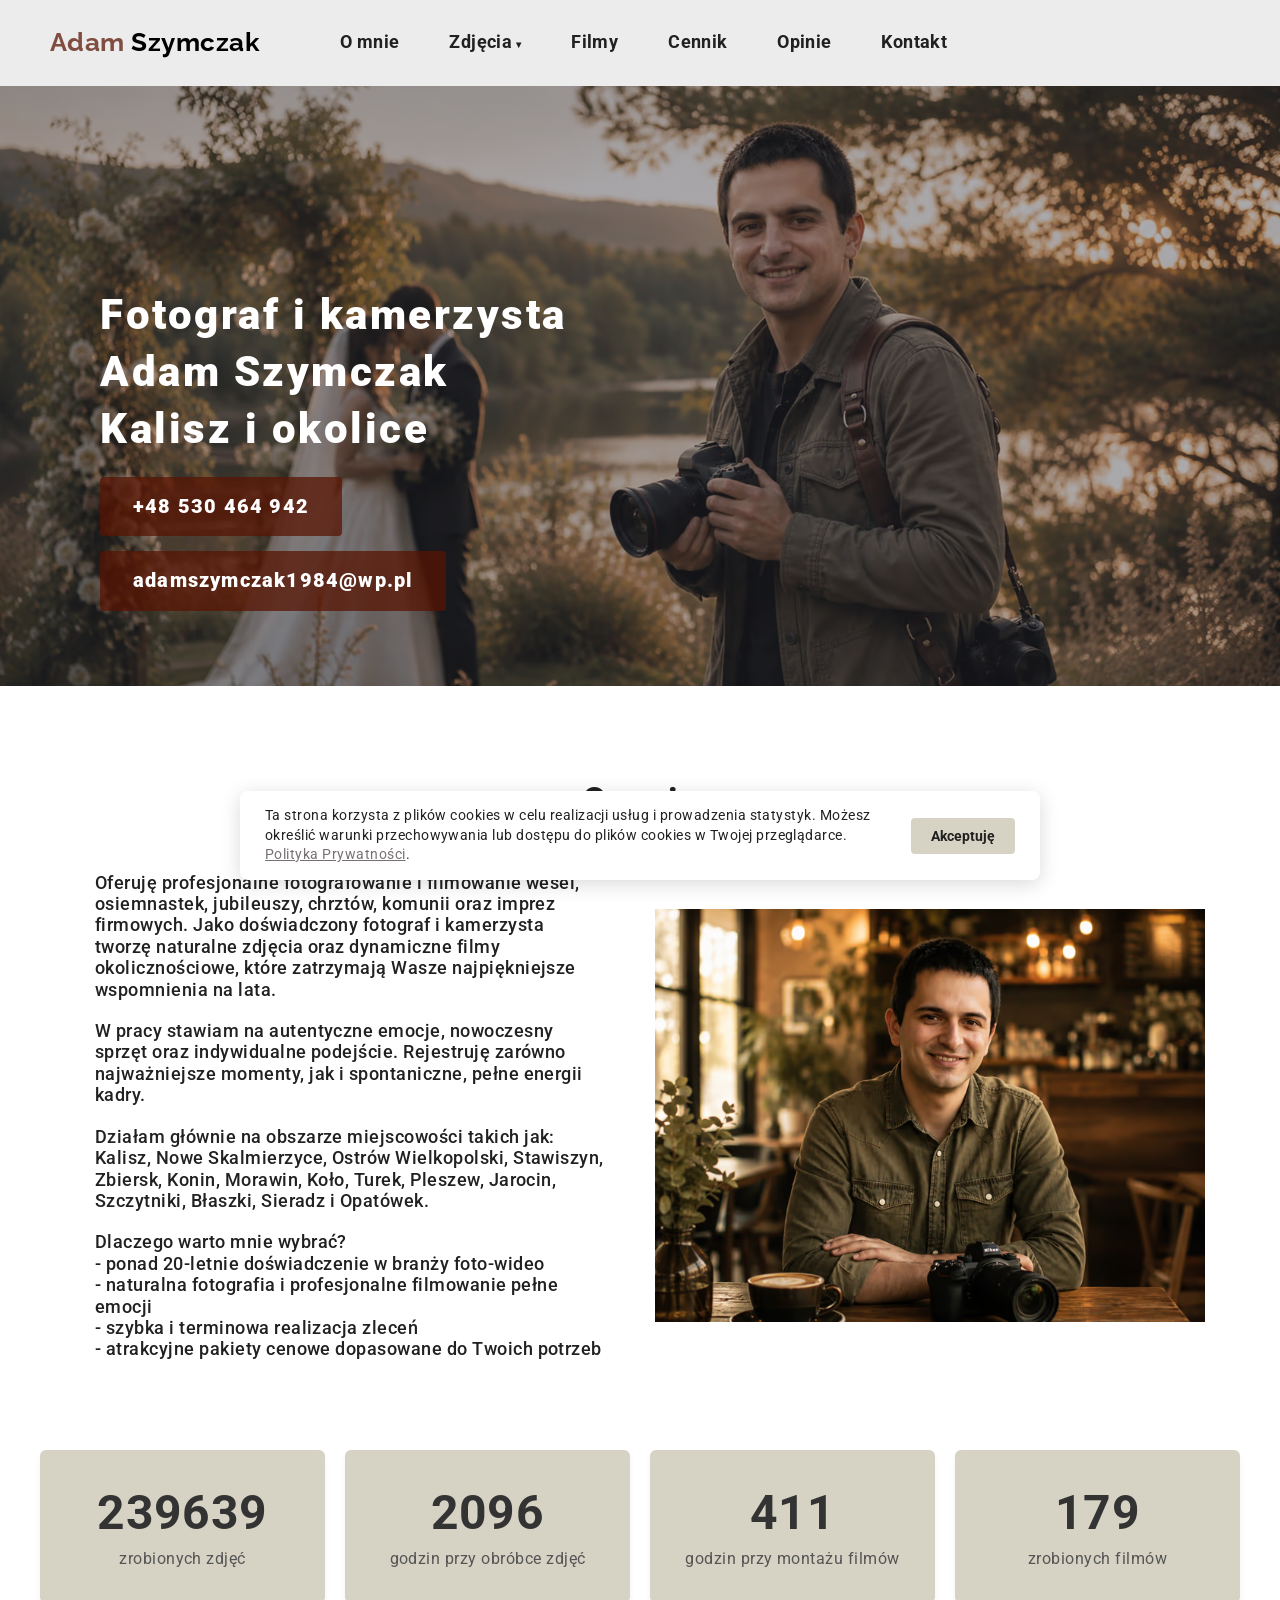
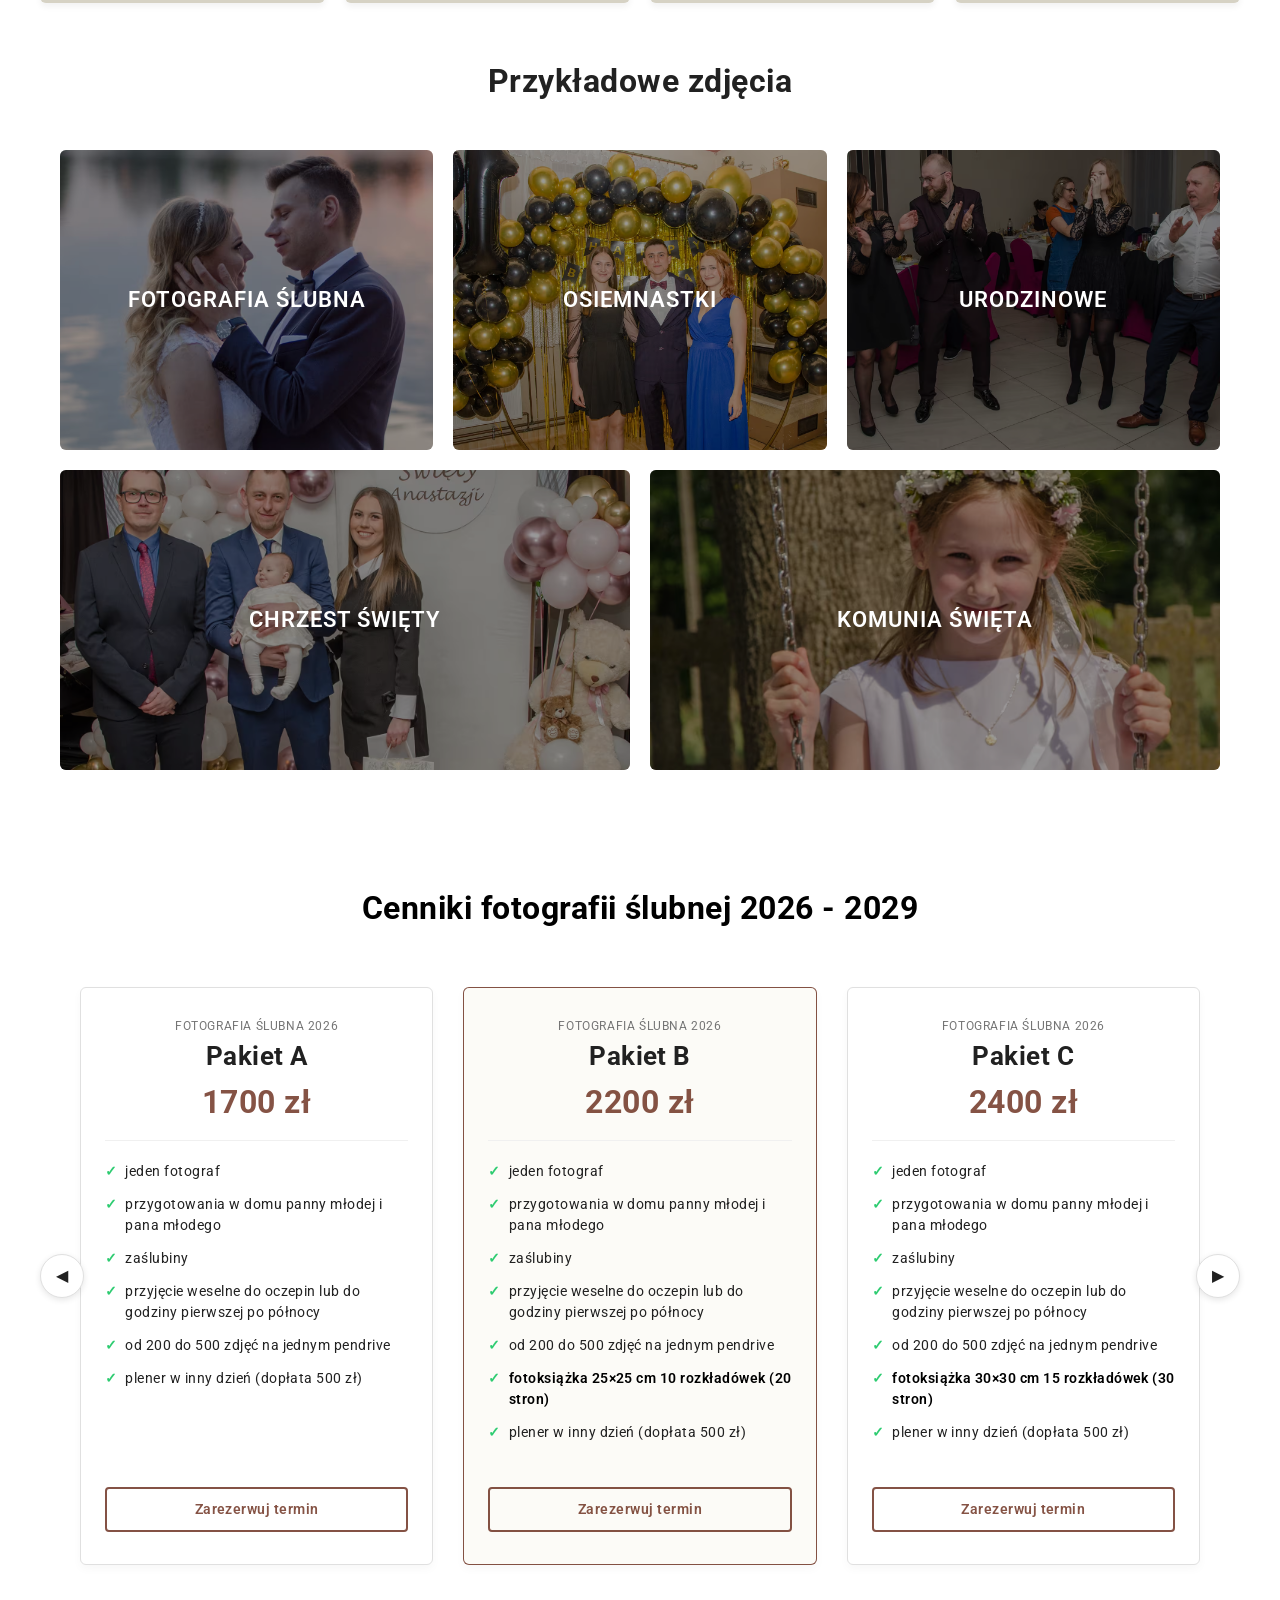
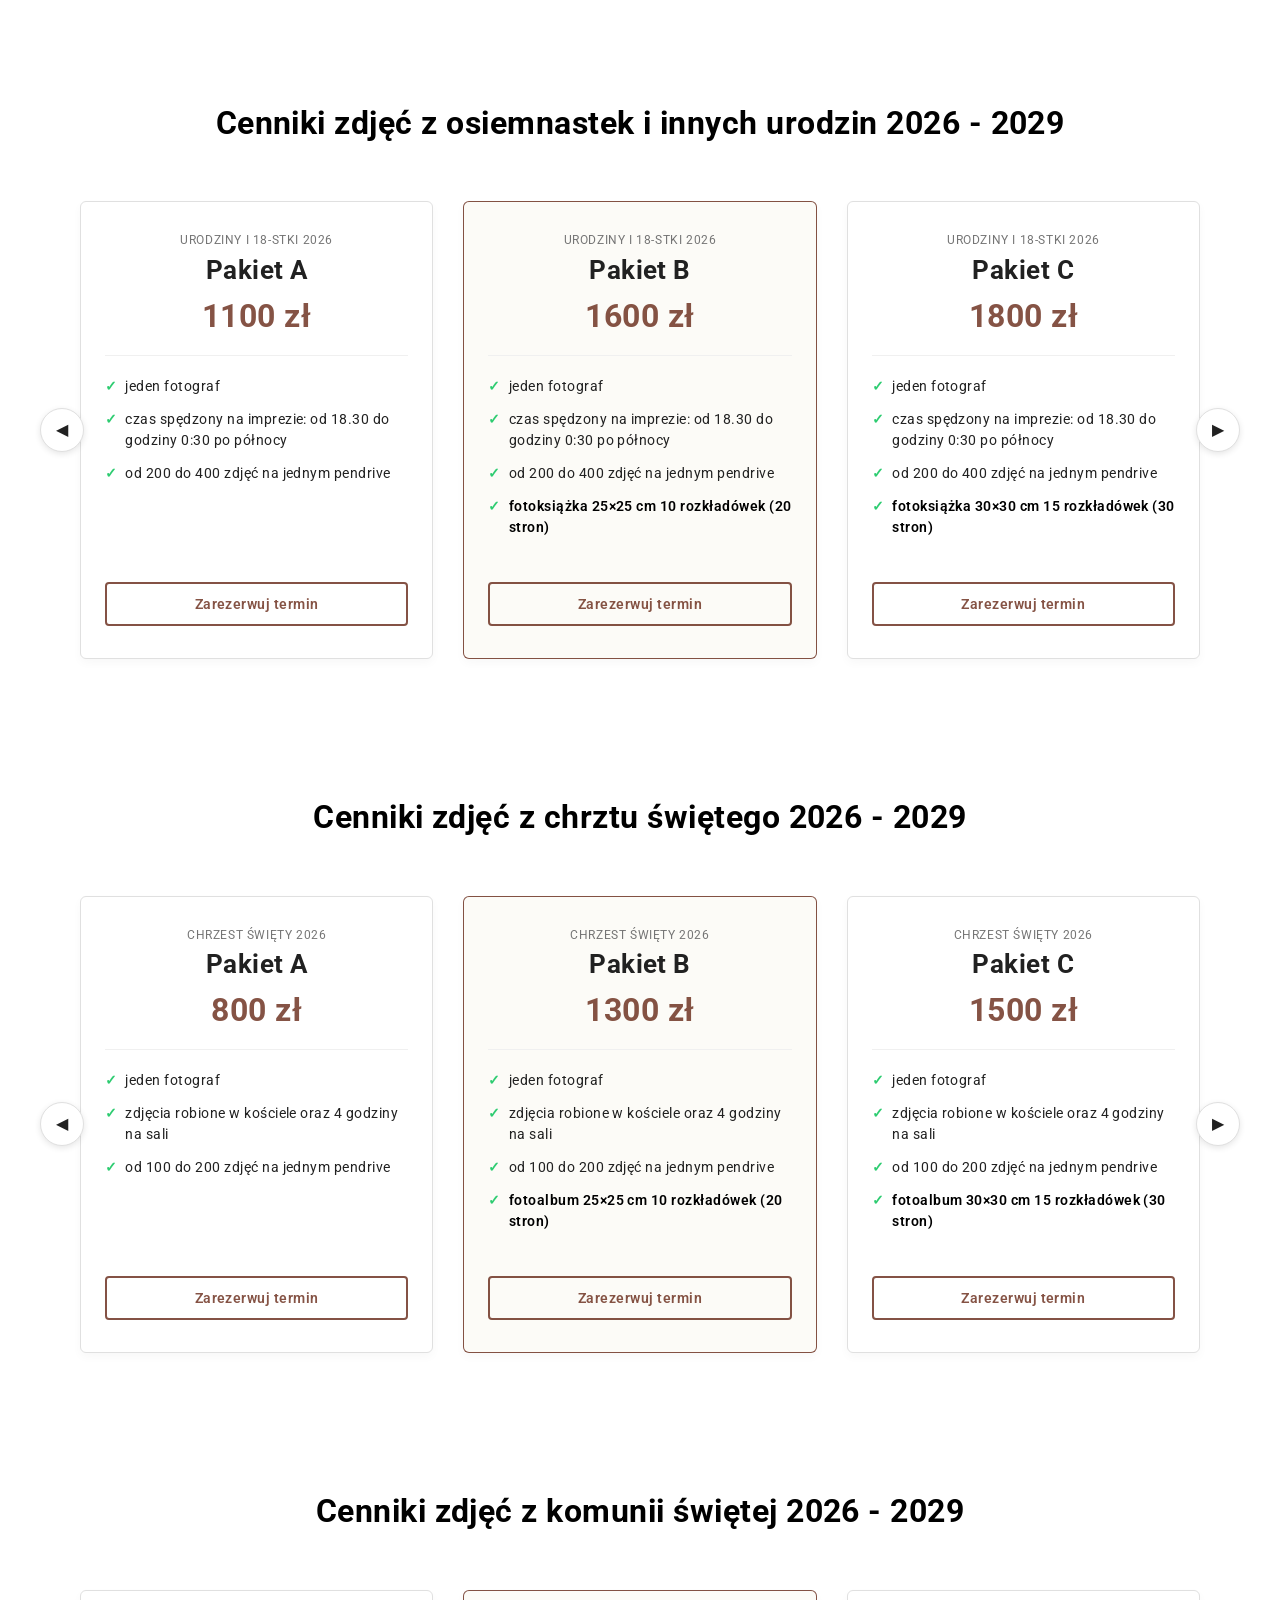
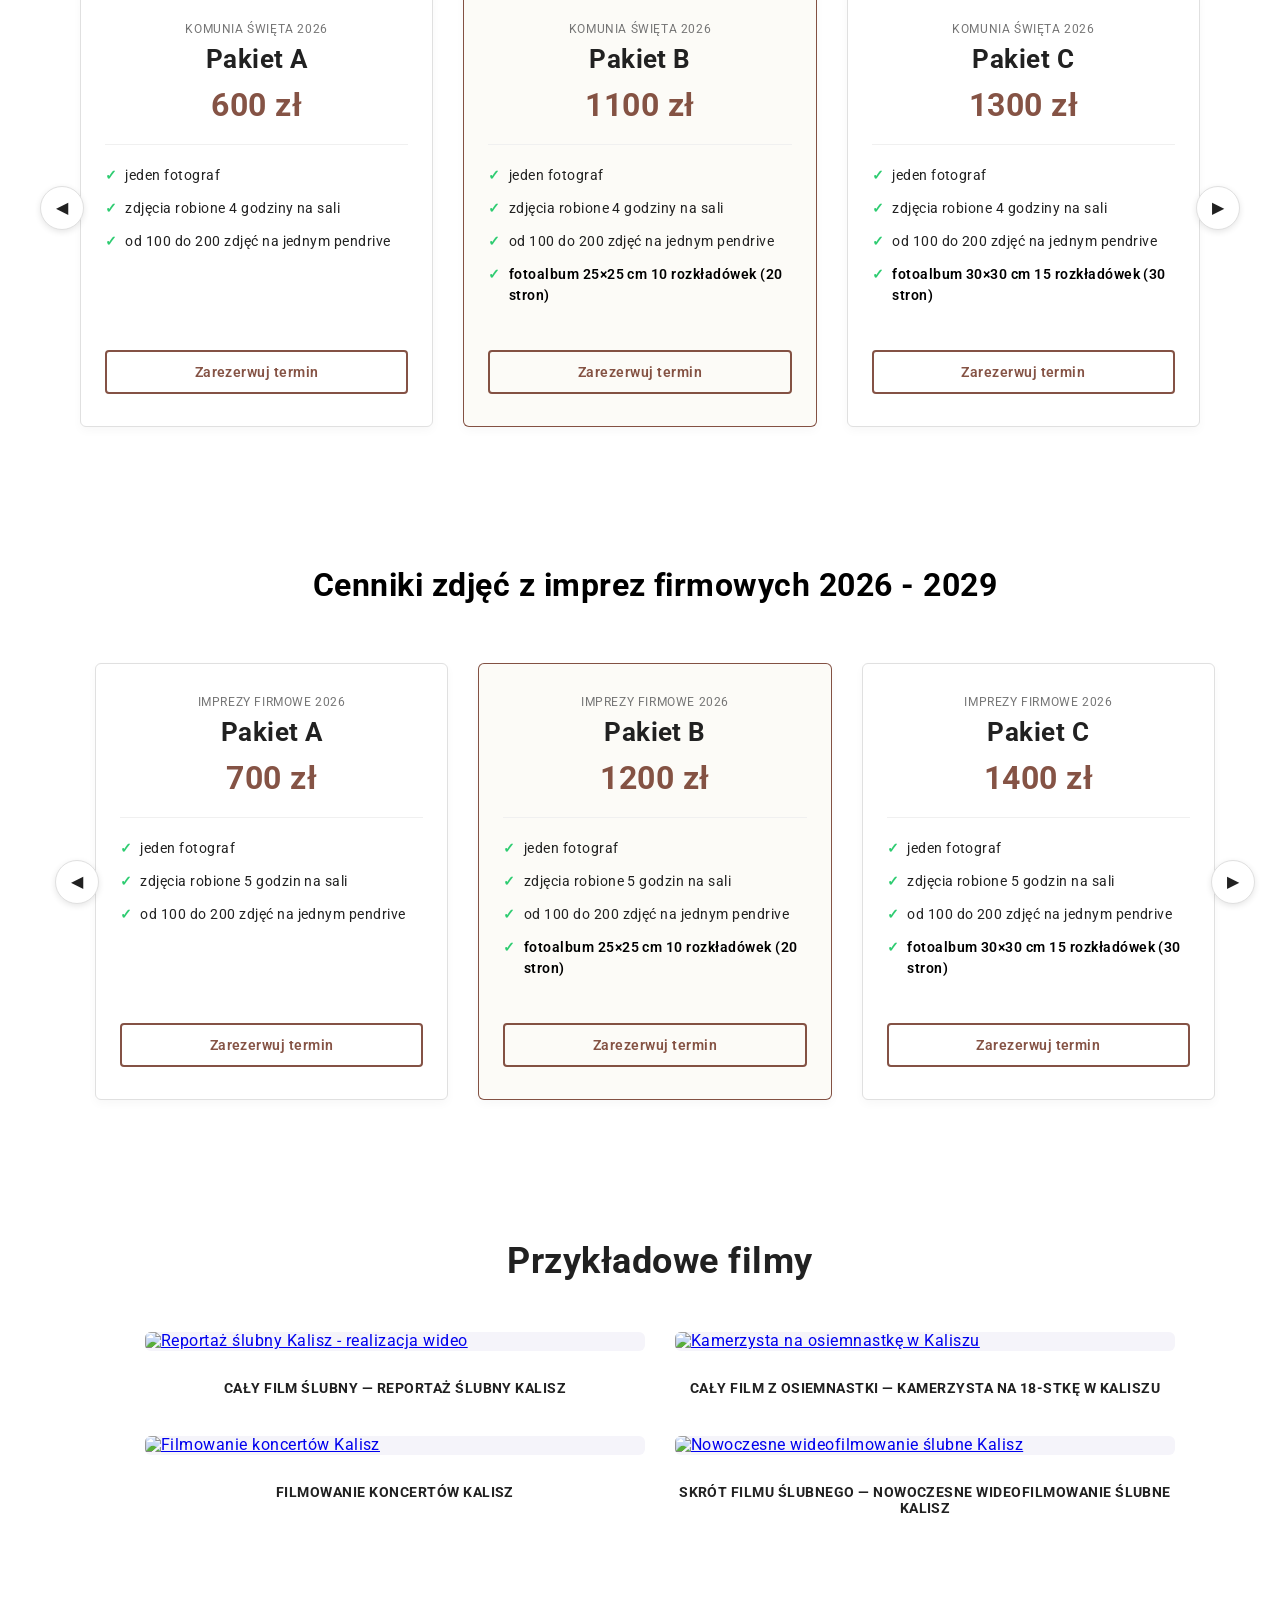
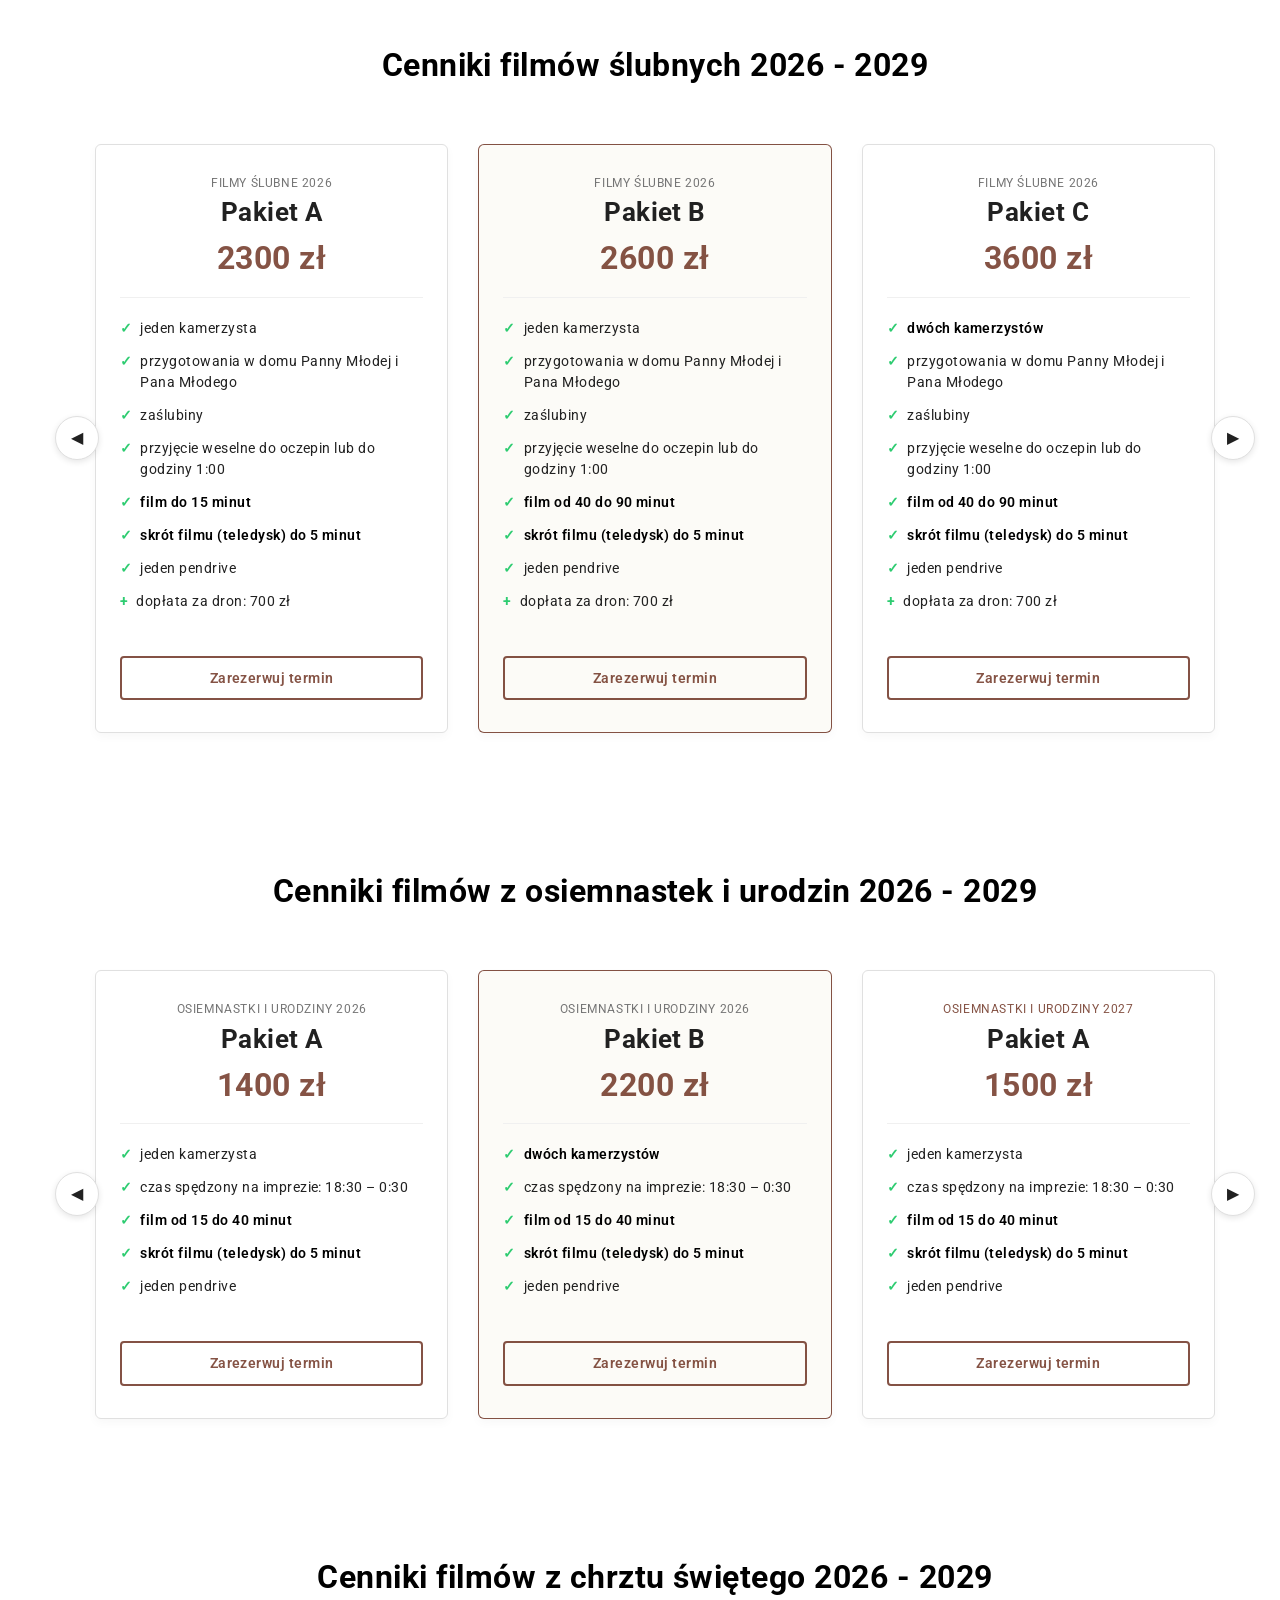
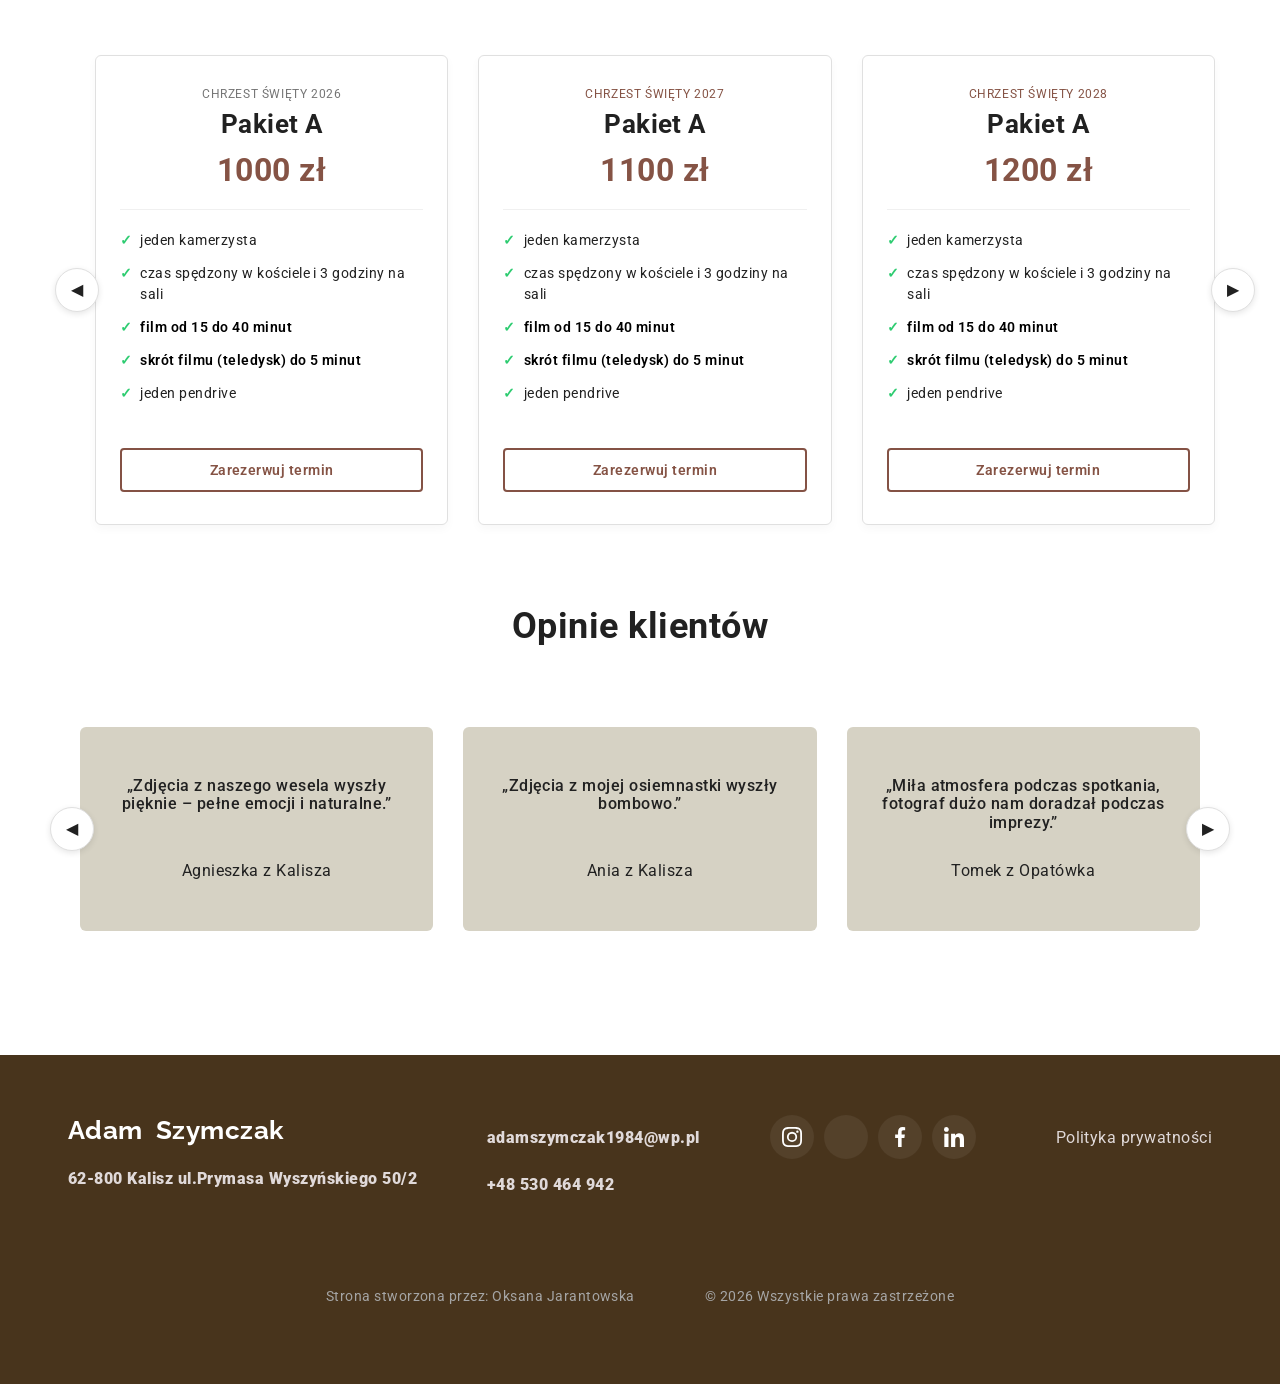
==== commit c1e0703b: "113" ====
--- a/index.html
+++ b/index.html
@@ -10,7 +10,7 @@
       content="Profesjonalny fotograf Adam Szymczak w Kaliszu, Koninie i Turku. Naturalna fotografia ślubna, osiemnastki, chrzty i komunie. Pamiątka pełna emocji. Sprawdź ofertę">
     <meta property="og:title" content="Fotograf i kamerzysta Adam Szymczak">
     <meta property="og:description" content="Profesjonalny reportaż ślubny i sesje plenerowe. Zobacz moje portfolio.">
-    <meta property="og:image" content="https://dynamicznekadry.pl/images/adam-szymczak.avif">
+    <meta property="og:image" content="https://dynamicznekadry.pl/images/adam-szymczak-fotograf-kalisz.avif">
     <meta property="og:url" content="https://dynamicznekadry.pl/">
     <meta property="og:type" content="website">
 
@@ -44,11 +44,11 @@
 
           <ul class="nav list">
             <li class="nav__item">
-              <a class="nav__link link" href="./index.html#o-mnie">O mnie</a>
+              <a class="nav__link link" href="./#o-mnie">O mnie</a>
             </li>
 
             <li class="nav__item dropdown">
-              <a class="nav__link link dropdown-toggle" href="./index.html#portfolio">Zdjęcia<span
+              <a class="nav__link link dropdown-toggle" href="./#portfolio">Zdjęcia<span
                   class="arrow">&#9662;</span></a>
               <ul class="dropdown-menu list">
                 <li>
@@ -70,16 +70,16 @@
             </li>
 
             <li class="nav__item">
-              <a class="nav__link link" href="./index.html#filmy">Filmy</a>
+              <a class="nav__link link" href="./#filmy">Filmy</a>
             </li>
             <li class="nav__item">
-              <a class="nav__link link" href="./index.html#oferta">Cennik</a>
+              <a class="nav__link link" href="./#oferta">Cennik</a>
             </li>
             <li class="nav__item">
-              <a class="nav__link link" href="./index.html#opinie">Opinie</a>
+              <a class="nav__link link" href="./#opinie">Opinie</a>
             </li>
             <li class="nav__item">
-              <a class="nav__link link" href="./index.html#kontakt">Kontakt</a>
+              <a class="nav__link link" href="./#kontakt">Kontakt</a>
             </li>
           </ul>
         </nav>
@@ -101,11 +101,11 @@
 
           <ul class="mob-menu-list list">
             <li class="mob-menu-list__item">
-              <a class="mob-menu-list__link link" href="./index.html#o-mnie">O mnie</a>
+              <a class="mob-menu-list__link link" href="./#o-mnie">O mnie</a>
             </li>
 
             <li class="mob-menu-list__item">
-              <a class="mob-menu-list__link link" href="./index.html#portfolio"
+              <a class="mob-menu-list__link link" href="./#portfolio"
                 style="color: var(--accent-color); font-size: 20px">Zdjęcia<span
                   style="font-size: 14px">&#9662;</span></a>
 
@@ -131,16 +131,16 @@
             </li>
 
             <li class="mob-menu-list__item">
-              <a class="mob-menu-list__link link" href="./index.html#filmy">Filmy</a>
+              <a class="mob-menu-list__link link" href="./#filmy">Filmy</a>
             </li>
             <li class="mob-menu-list__item">
-              <a class="mob-menu-list__link link" href="./index.html#oferta">Cennik</a>
+              <a class="mob-menu-list__link link" href="./#oferta">Cennik</a>
             </li>
             <li class="mob-menu-list__item">
-              <a class="mob-menu-list__link link" href="./index.html#opinie">Opinie</a>
+              <a class="mob-menu-list__link link" href="./#opinie">Opinie</a>
             </li>
             <li class="mob-menu-list__item">
-              <a class="mob-menu-list__link link" href="./index.html#kontakt">Kontakt</a>
+              <a class="mob-menu-list__link link" href="./#kontakt">Kontakt</a>
             </li>
           </ul>
         </div>
@@ -1971,763 +1971,763 @@
       </section>
 
       <section class="oferta-section container" id="oferta-filmy-slubne">
-                <div class="container-sl">
-
-        <h2 class="oferta-title">Cenniki filmów ślubnych 2026 - 2029</h2>
-
-        <div class="custom-carousel oferta-carousel-wrapper">
-          <button class="slider-prev-btn oferta-arrow" aria-label="Poprzedni pakiet">
-            ◀
-          </button>
-
-          <div class="opinie-slider oferta-slider">
-            <div class="oferta-card">
-              <div class="oferta-card__header">
-                <p class="oferta-card__subtitle">Filmy Ślubne 2026</p>
-                <h3 class="oferta-card__title">Pakiet A</h3>
-                <p class="oferta-card__price">2300 zł</p>
-              </div>
-              <ul class="oferta-card__list list">
-                <li><span class="check">✓</span> jeden kamerzysta</li>
-                <li>
-                  <span class="check">✓</span> przygotowania w domu Panny Młodej
-                  i Pana Młodego
-                </li>
-                <li><span class="check">✓</span> zaślubiny</li>
-                <li>
-                  <span class="check">✓</span> przyjęcie weselne do oczepin lub
-                  do godziny 1:00
-                </li>
-                <li class="important">
-                  <span class="check">✓</span> film do 15 minut
-                </li>
-                <li class="important">
-                  <span class="check">✓</span> skrót filmu (teledysk) do 5 minut
-                </li>
-                <li><span class="check">✓</span> jeden pendrive</li>
-                <li class="drone-info">
-                  <span class="check">+</span> dopłata za dron: 700 zł
-                </li>
-              </ul>
-              <a href="#kontakt" class="oferta-card__btn link">Zarezerwuj termin</a>
+        <div class="container-sl">
+
+          <h2 class="oferta-title">Cenniki filmów ślubnych 2026 - 2029</h2>
+
+          <div class="custom-carousel oferta-carousel-wrapper">
+            <button class="slider-prev-btn oferta-arrow" aria-label="Poprzedni pakiet">
+              ◀
+            </button>
+
+            <div class="opinie-slider oferta-slider">
+              <div class="oferta-card">
+                <div class="oferta-card__header">
+                  <p class="oferta-card__subtitle">Filmy Ślubne 2026</p>
+                  <h3 class="oferta-card__title">Pakiet A</h3>
+                  <p class="oferta-card__price">2300 zł</p>
+                </div>
+                <ul class="oferta-card__list list">
+                  <li><span class="check">✓</span> jeden kamerzysta</li>
+                  <li>
+                    <span class="check">✓</span> przygotowania w domu Panny Młodej
+                    i Pana Młodego
+                  </li>
+                  <li><span class="check">✓</span> zaślubiny</li>
+                  <li>
+                    <span class="check">✓</span> przyjęcie weselne do oczepin lub
+                    do godziny 1:00
+                  </li>
+                  <li class="important">
+                    <span class="check">✓</span> film do 15 minut
+                  </li>
+                  <li class="important">
+                    <span class="check">✓</span> skrót filmu (teledysk) do 5 minut
+                  </li>
+                  <li><span class="check">✓</span> jeden pendrive</li>
+                  <li class="drone-info">
+                    <span class="check">+</span> dopłata za dron: 700 zł
+                  </li>
+                </ul>
+                <a href="#kontakt" class="oferta-card__btn link">Zarezerwuj termin</a>
+              </div>
+
+              <div class="oferta-card oferta-card--accent">
+                <div class="oferta-card__header">
+                  <p class="oferta-card__subtitle">Filmy Ślubne 2026</p>
+                  <h3 class="oferta-card__title">Pakiet B</h3>
+                  <p class="oferta-card__price">2600 zł</p>
+                </div>
+                <ul class="oferta-card__list list">
+                  <li><span class="check">✓</span> jeden kamerzysta</li>
+                  <li>
+                    <span class="check">✓</span> przygotowania w domu Panny Młodej
+                    i Pana Młodego
+                  </li>
+                  <li><span class="check">✓</span> zaślubiny</li>
+                  <li>
+                    <span class="check">✓</span> przyjęcie weselne do oczepin lub
+                    do godziny 1:00
+                  </li>
+                  <li class="important">
+                    <span class="check">✓</span> film od 40 do 90 minut
+                  </li>
+                  <li class="important">
+                    <span class="check">✓</span> skrót filmu (teledysk) do 5 minut
+                  </li>
+                  <li><span class="check">✓</span> jeden pendrive</li>
+                  <li class="drone-info">
+                    <span class="check">+</span> dopłata za dron: 700 zł
+                  </li>
+                </ul>
+                <a href="#kontakt" class="oferta-card__btn link">Zarezerwuj termin</a>
+              </div>
+
+              <div class="oferta-card">
+                <div class="oferta-card__header">
+                  <p class="oferta-card__subtitle">Filmy Ślubne 2026</p>
+                  <h3 class="oferta-card__title">Pakiet C</h3>
+                  <p class="oferta-card__price">3600 zł</p>
+                </div>
+                <ul class="oferta-card__list list">
+                  <li class="important">
+                    <span class="check">✓</span> dwóch kamerzystów
+                  </li>
+                  <li>
+                    <span class="check">✓</span> przygotowania w domu Panny Młodej
+                    i Pana Młodego
+                  </li>
+                  <li><span class="check">✓</span> zaślubiny</li>
+                  <li>
+                    <span class="check">✓</span> przyjęcie weselne do oczepin lub
+                    do godziny 1:00
+                  </li>
+                  <li class="important">
+                    <span class="check">✓</span> film od 40 do 90 minut
+                  </li>
+                  <li class="important">
+                    <span class="check">✓</span> skrót filmu (teledysk) do 5 minut
+                  </li>
+                  <li><span class="check">✓</span> jeden pendrive</li>
+                  <li class="drone-info">
+                    <span class="check">+</span> dopłata za dron: 700 zł
+                  </li>
+                </ul>
+                <a href="#kontakt" class="oferta-card__btn link">Zarezerwuj termin</a>
+              </div>
+
+              <div class="oferta-card">
+                <div class="oferta-card__header">
+                  <p class="oferta-card__subtitle" style="color: var(--accent-color)">
+                    Filmy Ślubne 2027
+                  </p>
+                  <h3 class="oferta-card__title">Pakiet A</h3>
+                  <p class="oferta-card__price">2400 zł</p>
+                </div>
+                <ul class="oferta-card__list list">
+                  <li><span class="check">✓</span> jeden kamerzysta</li>
+                  <li>
+                    <span class="check">✓</span> przygotowania w domu Panny Młodej
+                    i Pana Młodego
+                  </li>
+                  <li><span class="check">✓</span> zaślubiny</li>
+                  <li>
+                    <span class="check">✓</span> przyjęcie weselne do oczepin lub
+                    do godziny 1:00
+                  </li>
+                  <li class="important">
+                    <span class="check">✓</span> film do 15 minut
+                  </li>
+                  <li class="important">
+                    <span class="check">✓</span> skrót filmu (teledysk) do 5 minut
+                  </li>
+                  <li><span class="check">✓</span> jeden pendrive</li>
+                  <li class="drone-info">
+                    <span class="check">+</span> dopłata za dron: 750 zł
+                  </li>
+                </ul>
+                <a href="#kontakt" class="oferta-card__btn link">Zarezerwuj termin</a>
+              </div>
+
+              <div class="oferta-card oferta-card--accent">
+                <div class="oferta-card__header">
+                  <p class="oferta-card__subtitle" style="color: var(--accent-color)">
+                    Filmy Ślubne 2027
+                  </p>
+                  <h3 class="oferta-card__title">Pakiet B</h3>
+                  <p class="oferta-card__price">2700 zł</p>
+                </div>
+                <ul class="oferta-card__list list">
+                  <li><span class="check">✓</span> jeden kamerzysta</li>
+                  <li>
+                    <span class="check">✓</span> przygotowania w domu Panny Młodej
+                    i Pana Młodego
+                  </li>
+                  <li><span class="check">✓</span> zaślubiny</li>
+                  <li>
+                    <span class="check">✓</span> przyjęcie weselne do oczepin lub
+                    do godziny 1:00
+                  </li>
+                  <li class="important">
+                    <span class="check">✓</span> film od 40 do 90 minut
+                  </li>
+                  <li class="important">
+                    <span class="check">✓</span> skrót filmu (teledysk) do 5 minut
+                  </li>
+                  <li><span class="check">✓</span> jeden pendrive</li>
+                  <li class="drone-info">
+                    <span class="check">+</span> dopłata za dron: 750 zł
+                  </li>
+                </ul>
+                <a href="#kontakt" class="oferta-card__btn link">Zarezerwuj termin</a>
+              </div>
+
+              <div class="oferta-card">
+                <div class="oferta-card__header">
+                  <p class="oferta-card__subtitle" style="color: var(--accent-color)">
+                    Filmy Ślubne 2027
+                  </p>
+                  <h3 class="oferta-card__title">Pakiet C</h3>
+                  <p class="oferta-card__price">3700 zł</p>
+                </div>
+                <ul class="oferta-card__list list">
+                  <li class="important">
+                    <span class="check">✓</span> dwóch kamerzystów
+                  </li>
+                  <li>
+                    <span class="check">✓</span> przygotowania w domu Panny Młodej
+                    i Pana Młodego
+                  </li>
+                  <li><span class="check">✓</span> zaślubiny</li>
+                  <li>
+                    <span class="check">✓</span> przyjęcie weselne do oczepin lub
+                    do godziny 1:00
+                  </li>
+                  <li class="important">
+                    <span class="check">✓</span> film od 40 do 90 minut
+                  </li>
+                  <li class="important">
+                    <span class="check">✓</span> skrót filmu (teledysk) do 5 minut
+                  </li>
+                  <li><span class="check">✓</span> jeden pendrive</li>
+                  <li class="drone-info">
+                    <span class="check">+</span> dopłata za dron: 750 zł
+                  </li>
+                </ul>
+                <a href="#kontakt" class="oferta-card__btn link">Zarezerwuj termin</a>
+              </div>
+
+              <div class="oferta-card">
+                <div class="oferta-card__header">
+                  <p class="oferta-card__subtitle" style="color: var(--accent-color)">
+                    Filmy Ślubne 2028
+                  </p>
+                  <h3 class="oferta-card__title">Pakiet A</h3>
+                  <p class="oferta-card__price">2500 zł</p>
+                </div>
+                <ul class="oferta-card__list list">
+                  <li><span class="check">✓</span> jeden kamerzysta</li>
+                  <li>
+                    <span class="check">✓</span> przygotowania w domu Panny Młodej
+                    i Pana Młodego
+                  </li>
+                  <li><span class="check">✓</span> zaślubiny</li>
+                  <li>
+                    <span class="check">✓</span> przyjęcie weselne do oczepin lub
+                    do godziny 1:00
+                  </li>
+                  <li class="important">
+                    <span class="check">✓</span> film do 15 minut
+                  </li>
+                  <li class="important">
+                    <span class="check">✓</span> skrót filmu (teledysk) do 5 minut
+                  </li>
+                  <li><span class="check">✓</span> jeden pendrive</li>
+                  <li class="drone-info">
+                    <span class="check">+</span> dopłata za dron: 800 zł
+                  </li>
+                </ul>
+                <a href="#kontakt" class="oferta-card__btn link">Zarezerwuj termin</a>
+              </div>
+
+              <div class="oferta-card oferta-card--accent">
+                <div class="oferta-card__header">
+                  <p class="oferta-card__subtitle" style="color: var(--accent-color)">
+                    Filmy Ślubne 2028
+                  </p>
+                  <h3 class="oferta-card__title">Pakiet B</h3>
+                  <p class="oferta-card__price">2800 zł</p>
+                </div>
+                <ul class="oferta-card__list list">
+                  <li><span class="check">✓</span> jeden kamerzysta</li>
+                  <li>
+                    <span class="check">✓</span> przygotowania w domu Panny Młodej
+                    i Pana Młodego
+                  </li>
+                  <li><span class="check">✓</span> zaślubiny</li>
+                  <li>
+                    <span class="check">✓</span> przyjęcie weselne do oczepin lub
+                    do godziny 1:00
+                  </li>
+                  <li class="important">
+                    <span class="check">✓</span> film od 40 do 90 minut
+                  </li>
+                  <li class="important">
+                    <span class="check">✓</span> skrót filmu (teledysk) do 5 minut
+                  </li>
+                  <li><span class="check">✓</span> jeden pendrive</li>
+                  <li class="drone-info">
+                    <span class="check">+</span> dopłata za dron: 800 zł
+                  </li>
+                </ul>
+                <a href="#kontakt" class="oferta-card__btn link">Zarezerwuj termin</a>
+              </div>
+
+              <div class="oferta-card">
+                <div class="oferta-card__header">
+                  <p class="oferta-card__subtitle" style="color: var(--accent-color)">
+                    Filmy Ślubne 2028
+                  </p>
+                  <h3 class="oferta-card__title">Pakiet C</h3>
+                  <p class="oferta-card__price">3800 zł</p>
+                </div>
+                <ul class="oferta-card__list list">
+                  <li class="important">
+                    <span class="check">✓</span> dwóch kamerzystów
+                  </li>
+                  <li>
+                    <span class="check">✓</span> przygotowania w domu Panny Młodej
+                    i Pana Młodego
+                  </li>
+                  <li><span class="check">✓</span> zaślubiny</li>
+                  <li>
+                    <span class="check">✓</span> przyjęcie weselne do oczepin lub
+                    do godziny 1:00
+                  </li>
+                  <li class="important">
+                    <span class="check">✓</span> film od 40 do 90 minut
+                  </li>
+                  <li class="important">
+                    <span class="check">✓</span> skrót filmu (teledysk) do 5 minut
+                  </li>
+                  <li><span class="check">✓</span> jeden pendrive</li>
+                  <li class="drone-info">
+                    <span class="check">+</span> dopłata za dron: 800 zł
+                  </li>
+                </ul>
+                <a href="#kontakt" class="oferta-card__btn link">Zarezerwuj termin</a>
+              </div>
+
+              <div class="oferta-card">
+                <div class="oferta-card__header">
+                  <p class="oferta-card__subtitle" style="color: var(--accent-color)">
+                    Filmy Ślubne 2029
+                  </p>
+                  <h3 class="oferta-card__title">Pakiet A</h3>
+                  <p class="oferta-card__price">2600 zł</p>
+                </div>
+                <ul class="oferta-card__list list">
+                  <li><span class="check">✓</span> jeden kamerzysta</li>
+                  <li>
+                    <span class="check">✓</span> przygotowania w domu Panny Młodej
+                    i Pana Młodego
+                  </li>
+                  <li><span class="check">✓</span> zaślubiny</li>
+                  <li>
+                    <span class="check">✓</span> przyjęcie weselne do oczepin lub
+                    do godziny 1:00
+                  </li>
+                  <li class="important">
+                    <span class="check">✓</span> film do 15 minut
+                  </li>
+                  <li class="important">
+                    <span class="check">✓</span> skrót filmu (teledysk) do 5 minut
+                  </li>
+                  <li><span class="check">✓</span> jeden pendrive</li>
+                  <li class="drone-info">
+                    <span class="check">+</span> dopłata za dron: 850 zł
+                  </li>
+                </ul>
+                <a href="#kontakt" class="oferta-card__btn link">Zarezerwuj termin</a>
+              </div>
+
+              <div class="oferta-card oferta-card--accent">
+                <div class="oferta-card__header">
+                  <p class="oferta-card__subtitle" style="color: var(--accent-color)">
+                    Filmy Ślubne 2029
+                  </p>
+                  <h3 class="oferta-card__title">Pakiet B</h3>
+                  <p class="oferta-card__price">2900 zł</p>
+                </div>
+                <ul class="oferta-card__list list">
+                  <li><span class="check">✓</span> jeden kamerzysta</li>
+                  <li>
+                    <span class="check">✓</span> przygotowania w domu Panny Młodej
+                    i Pana Młodego
+                  </li>
+                  <li><span class="check">✓</span> zaślubiny</li>
+                  <li>
+                    <span class="check">✓</span> przyjęcie weselne do oczepin lub
+                    do godziny 1:00
+                  </li>
+                  <li class="important">
+                    <span class="check">✓</span> film od 40 do 90 minut
+                  </li>
+                  <li class="important">
+                    <span class="check">✓</span> skrót filmu (teledysk) do 5 minut
+                  </li>
+                  <li><span class="check">✓</span> jeden pendrive</li>
+                  <li class="drone-info">
+                    <span class="check">+</span> dopłata za dron: 850 zł
+                  </li>
+                </ul>
+                <a href="#kontakt" class="oferta-card__btn link">Zarezerwuj termin</a>
+              </div>
+
+              <div class="oferta-card">
+                <div class="oferta-card__header">
+                  <p class="oferta-card__subtitle" style="color: var(--accent-color)">
+                    Filmy Ślubne 2029
+                  </p>
+                  <h3 class="oferta-card__title">Pakiet C</h3>
+                  <p class="oferta-card__price">3900 zł</p>
+                </div>
+                <ul class="oferta-card__list list">
+                  <li class="important">
+                    <span class="check">✓</span> dwóch kamerzystów
+                  </li>
+                  <li>
+                    <span class="check">✓</span> przygotowania w domu Panny Młodej
+                    i Pana Młodego
+                  </li>
+                  <li><span class="check">✓</span> zaślubiny</li>
+                  <li>
+                    <span class="check">✓</span> przyjęcie weselne do oczepin lub
+                    do godziny 1:00
+                  </li>
+                  <li class="important">
+                    <span class="check">✓</span> film od 40 do 90 minut
+                  </li>
+                  <li class="important">
+                    <span class="check">✓</span> skrót filmu (teledysk) do 5 minut
+                  </li>
+                  <li><span class="check">✓</span> jeden pendrive</li>
+                  <li class="drone-info">
+                    <span class="check">+</span> dopłata za dron: 850 zł
+                  </li>
+                </ul>
+                <a href="#kontakt" class="oferta-card__btn link">Zarezerwuj termin</a>
+              </div>
             </div>
 
-            <div class="oferta-card oferta-card--accent">
-              <div class="oferta-card__header">
-                <p class="oferta-card__subtitle">Filmy Ślubne 2026</p>
-                <h3 class="oferta-card__title">Pakiet B</h3>
-                <p class="oferta-card__price">2600 zł</p>
-              </div>
-              <ul class="oferta-card__list list">
-                <li><span class="check">✓</span> jeden kamerzysta</li>
-                <li>
-                  <span class="check">✓</span> przygotowania w domu Panny Młodej
-                  i Pana Młodego
-                </li>
-                <li><span class="check">✓</span> zaślubiny</li>
-                <li>
-                  <span class="check">✓</span> przyjęcie weselne do oczepin lub
-                  do godziny 1:00
-                </li>
-                <li class="important">
-                  <span class="check">✓</span> film od 40 do 90 minut
-                </li>
-                <li class="important">
-                  <span class="check">✓</span> skrót filmu (teledysk) do 5 minut
-                </li>
-                <li><span class="check">✓</span> jeden pendrive</li>
-                <li class="drone-info">
-                  <span class="check">+</span> dopłata za dron: 700 zł
-                </li>
-              </ul>
-              <a href="#kontakt" class="oferta-card__btn link">Zarezerwuj termin</a>
-            </div>
-
-            <div class="oferta-card">
-              <div class="oferta-card__header">
-                <p class="oferta-card__subtitle">Filmy Ślubne 2026</p>
-                <h3 class="oferta-card__title">Pakiet C</h3>
-                <p class="oferta-card__price">3600 zł</p>
-              </div>
-              <ul class="oferta-card__list list">
-                <li class="important">
-                  <span class="check">✓</span> dwóch kamerzystów
-                </li>
-                <li>
-                  <span class="check">✓</span> przygotowania w domu Panny Młodej
-                  i Pana Młodego
-                </li>
-                <li><span class="check">✓</span> zaślubiny</li>
-                <li>
-                  <span class="check">✓</span> przyjęcie weselne do oczepin lub
-                  do godziny 1:00
-                </li>
-                <li class="important">
-                  <span class="check">✓</span> film od 40 do 90 minut
-                </li>
-                <li class="important">
-                  <span class="check">✓</span> skrót filmu (teledysk) do 5 minut
-                </li>
-                <li><span class="check">✓</span> jeden pendrive</li>
-                <li class="drone-info">
-                  <span class="check">+</span> dopłata za dron: 700 zł
-                </li>
-              </ul>
-              <a href="#kontakt" class="oferta-card__btn link">Zarezerwuj termin</a>
-            </div>
-
-            <div class="oferta-card">
-              <div class="oferta-card__header">
-                <p class="oferta-card__subtitle" style="color: var(--accent-color)">
-                  Filmy Ślubne 2027
-                </p>
-                <h3 class="oferta-card__title">Pakiet A</h3>
-                <p class="oferta-card__price">2400 zł</p>
-              </div>
-              <ul class="oferta-card__list list">
-                <li><span class="check">✓</span> jeden kamerzysta</li>
-                <li>
-                  <span class="check">✓</span> przygotowania w domu Panny Młodej
-                  i Pana Młodego
-                </li>
-                <li><span class="check">✓</span> zaślubiny</li>
-                <li>
-                  <span class="check">✓</span> przyjęcie weselne do oczepin lub
-                  do godziny 1:00
-                </li>
-                <li class="important">
-                  <span class="check">✓</span> film do 15 minut
-                </li>
-                <li class="important">
-                  <span class="check">✓</span> skrót filmu (teledysk) do 5 minut
-                </li>
-                <li><span class="check">✓</span> jeden pendrive</li>
-                <li class="drone-info">
-                  <span class="check">+</span> dopłata za dron: 750 zł
-                </li>
-              </ul>
-              <a href="#kontakt" class="oferta-card__btn link">Zarezerwuj termin</a>
-            </div>
-
-            <div class="oferta-card oferta-card--accent">
-              <div class="oferta-card__header">
-                <p class="oferta-card__subtitle" style="color: var(--accent-color)">
-                  Filmy Ślubne 2027
-                </p>
-                <h3 class="oferta-card__title">Pakiet B</h3>
-                <p class="oferta-card__price">2700 zł</p>
-              </div>
-              <ul class="oferta-card__list list">
-                <li><span class="check">✓</span> jeden kamerzysta</li>
-                <li>
-                  <span class="check">✓</span> przygotowania w domu Panny Młodej
-                  i Pana Młodego
-                </li>
-                <li><span class="check">✓</span> zaślubiny</li>
-                <li>
-                  <span class="check">✓</span> przyjęcie weselne do oczepin lub
-                  do godziny 1:00
-                </li>
-                <li class="important">
-                  <span class="check">✓</span> film od 40 do 90 minut
-                </li>
-                <li class="important">
-                  <span class="check">✓</span> skrót filmu (teledysk) do 5 minut
-                </li>
-                <li><span class="check">✓</span> jeden pendrive</li>
-                <li class="drone-info">
-                  <span class="check">+</span> dopłata za dron: 750 zł
-                </li>
-              </ul>
-              <a href="#kontakt" class="oferta-card__btn link">Zarezerwuj termin</a>
-            </div>
-
-            <div class="oferta-card">
-              <div class="oferta-card__header">
-                <p class="oferta-card__subtitle" style="color: var(--accent-color)">
-                  Filmy Ślubne 2027
-                </p>
-                <h3 class="oferta-card__title">Pakiet C</h3>
-                <p class="oferta-card__price">3700 zł</p>
-              </div>
-              <ul class="oferta-card__list list">
-                <li class="important">
-                  <span class="check">✓</span> dwóch kamerzystów
-                </li>
-                <li>
-                  <span class="check">✓</span> przygotowania w domu Panny Młodej
-                  i Pana Młodego
-                </li>
-                <li><span class="check">✓</span> zaślubiny</li>
-                <li>
-                  <span class="check">✓</span> przyjęcie weselne do oczepin lub
-                  do godziny 1:00
-                </li>
-                <li class="important">
-                  <span class="check">✓</span> film od 40 do 90 minut
-                </li>
-                <li class="important">
-                  <span class="check">✓</span> skrót filmu (teledysk) do 5 minut
-                </li>
-                <li><span class="check">✓</span> jeden pendrive</li>
-                <li class="drone-info">
-                  <span class="check">+</span> dopłata za dron: 750 zł
-                </li>
-              </ul>
-              <a href="#kontakt" class="oferta-card__btn link">Zarezerwuj termin</a>
-            </div>
-
-            <div class="oferta-card">
-              <div class="oferta-card__header">
-                <p class="oferta-card__subtitle" style="color: var(--accent-color)">
-                  Filmy Ślubne 2028
-                </p>
-                <h3 class="oferta-card__title">Pakiet A</h3>
-                <p class="oferta-card__price">2500 zł</p>
-              </div>
-              <ul class="oferta-card__list list">
-                <li><span class="check">✓</span> jeden kamerzysta</li>
-                <li>
-                  <span class="check">✓</span> przygotowania w domu Panny Młodej
-                  i Pana Młodego
-                </li>
-                <li><span class="check">✓</span> zaślubiny</li>
-                <li>
-                  <span class="check">✓</span> przyjęcie weselne do oczepin lub
-                  do godziny 1:00
-                </li>
-                <li class="important">
-                  <span class="check">✓</span> film do 15 minut
-                </li>
-                <li class="important">
-                  <span class="check">✓</span> skrót filmu (teledysk) do 5 minut
-                </li>
-                <li><span class="check">✓</span> jeden pendrive</li>
-                <li class="drone-info">
-                  <span class="check">+</span> dopłata za dron: 800 zł
-                </li>
-              </ul>
-              <a href="#kontakt" class="oferta-card__btn link">Zarezerwuj termin</a>
-            </div>
-
-            <div class="oferta-card oferta-card--accent">
-              <div class="oferta-card__header">
-                <p class="oferta-card__subtitle" style="color: var(--accent-color)">
-                  Filmy Ślubne 2028
-                </p>
-                <h3 class="oferta-card__title">Pakiet B</h3>
-                <p class="oferta-card__price">2800 zł</p>
-              </div>
-              <ul class="oferta-card__list list">
-                <li><span class="check">✓</span> jeden kamerzysta</li>
-                <li>
-                  <span class="check">✓</span> przygotowania w domu Panny Młodej
-                  i Pana Młodego
-                </li>
-                <li><span class="check">✓</span> zaślubiny</li>
-                <li>
-                  <span class="check">✓</span> przyjęcie weselne do oczepin lub
-                  do godziny 1:00
-                </li>
-                <li class="important">
-                  <span class="check">✓</span> film od 40 do 90 minut
-                </li>
-                <li class="important">
-                  <span class="check">✓</span> skrót filmu (teledysk) do 5 minut
-                </li>
-                <li><span class="check">✓</span> jeden pendrive</li>
-                <li class="drone-info">
-                  <span class="check">+</span> dopłata za dron: 800 zł
-                </li>
-              </ul>
-              <a href="#kontakt" class="oferta-card__btn link">Zarezerwuj termin</a>
-            </div>
-
-            <div class="oferta-card">
-              <div class="oferta-card__header">
-                <p class="oferta-card__subtitle" style="color: var(--accent-color)">
-                  Filmy Ślubne 2028
-                </p>
-                <h3 class="oferta-card__title">Pakiet C</h3>
-                <p class="oferta-card__price">3800 zł</p>
-              </div>
-              <ul class="oferta-card__list list">
-                <li class="important">
-                  <span class="check">✓</span> dwóch kamerzystów
-                </li>
-                <li>
-                  <span class="check">✓</span> przygotowania w domu Panny Młodej
-                  i Pana Młodego
-                </li>
-                <li><span class="check">✓</span> zaślubiny</li>
-                <li>
-                  <span class="check">✓</span> przyjęcie weselne do oczepin lub
-                  do godziny 1:00
-                </li>
-                <li class="important">
-                  <span class="check">✓</span> film od 40 do 90 minut
-                </li>
-                <li class="important">
-                  <span class="check">✓</span> skrót filmu (teledysk) do 5 minut
-                </li>
-                <li><span class="check">✓</span> jeden pendrive</li>
-                <li class="drone-info">
-                  <span class="check">+</span> dopłata za dron: 800 zł
-                </li>
-              </ul>
-              <a href="#kontakt" class="oferta-card__btn link">Zarezerwuj termin</a>
-            </div>
-
-            <div class="oferta-card">
-              <div class="oferta-card__header">
-                <p class="oferta-card__subtitle" style="color: var(--accent-color)">
-                  Filmy Ślubne 2029
-                </p>
-                <h3 class="oferta-card__title">Pakiet A</h3>
-                <p class="oferta-card__price">2600 zł</p>
-              </div>
-              <ul class="oferta-card__list list">
-                <li><span class="check">✓</span> jeden kamerzysta</li>
-                <li>
-                  <span class="check">✓</span> przygotowania w domu Panny Młodej
-                  i Pana Młodego
-                </li>
-                <li><span class="check">✓</span> zaślubiny</li>
-                <li>
-                  <span class="check">✓</span> przyjęcie weselne do oczepin lub
-                  do godziny 1:00
-                </li>
-                <li class="important">
-                  <span class="check">✓</span> film do 15 minut
-                </li>
-                <li class="important">
-                  <span class="check">✓</span> skrót filmu (teledysk) do 5 minut
-                </li>
-                <li><span class="check">✓</span> jeden pendrive</li>
-                <li class="drone-info">
-                  <span class="check">+</span> dopłata za dron: 850 zł
-                </li>
-              </ul>
-              <a href="#kontakt" class="oferta-card__btn link">Zarezerwuj termin</a>
-            </div>
-
-            <div class="oferta-card oferta-card--accent">
-              <div class="oferta-card__header">
-                <p class="oferta-card__subtitle" style="color: var(--accent-color)">
-                  Filmy Ślubne 2029
-                </p>
-                <h3 class="oferta-card__title">Pakiet B</h3>
-                <p class="oferta-card__price">2900 zł</p>
-              </div>
-              <ul class="oferta-card__list list">
-                <li><span class="check">✓</span> jeden kamerzysta</li>
-                <li>
-                  <span class="check">✓</span> przygotowania w domu Panny Młodej
-                  i Pana Młodego
-                </li>
-                <li><span class="check">✓</span> zaślubiny</li>
-                <li>
-                  <span class="check">✓</span> przyjęcie weselne do oczepin lub
-                  do godziny 1:00
-                </li>
-                <li class="important">
-                  <span class="check">✓</span> film od 40 do 90 minut
-                </li>
-                <li class="important">
-                  <span class="check">✓</span> skrót filmu (teledysk) do 5 minut
-                </li>
-                <li><span class="check">✓</span> jeden pendrive</li>
-                <li class="drone-info">
-                  <span class="check">+</span> dopłata za dron: 850 zł
-                </li>
-              </ul>
-              <a href="#kontakt" class="oferta-card__btn link">Zarezerwuj termin</a>
-            </div>
-
-            <div class="oferta-card">
-              <div class="oferta-card__header">
-                <p class="oferta-card__subtitle" style="color: var(--accent-color)">
-                  Filmy Ślubne 2029
-                </p>
-                <h3 class="oferta-card__title">Pakiet C</h3>
-                <p class="oferta-card__price">3900 zł</p>
-              </div>
-              <ul class="oferta-card__list list">
-                <li class="important">
-                  <span class="check">✓</span> dwóch kamerzystów
-                </li>
-                <li>
-                  <span class="check">✓</span> przygotowania w domu Panny Młodej
-                  i Pana Młodego
-                </li>
-                <li><span class="check">✓</span> zaślubiny</li>
-                <li>
-                  <span class="check">✓</span> przyjęcie weselne do oczepin lub
-                  do godziny 1:00
-                </li>
-                <li class="important">
-                  <span class="check">✓</span> film od 40 do 90 minut
-                </li>
-                <li class="important">
-                  <span class="check">✓</span> skrót filmu (teledysk) do 5 minut
-                </li>
-                <li><span class="check">✓</span> jeden pendrive</li>
-                <li class="drone-info">
-                  <span class="check">+</span> dopłata za dron: 850 zł
-                </li>
-              </ul>
-              <a href="#kontakt" class="oferta-card__btn link">Zarezerwuj termin</a>
-            </div>
+            <button class="slider-next-btn oferta-arrow" aria-label="Następny pakiet">
+              ▶
+            </button>
           </div>
-
-          <button class="slider-next-btn oferta-arrow" aria-label="Następny pakiet">
-            ▶
-          </button>
-        </div>
         </div>
       </section>
 
       <section class="oferta-section container" id="oferta-filmy-urodziny">
-                <div class="container-sl">
-
-        <h2 class="oferta-title">
-          Cenniki filmów z osiemnastek i urodzin 2026 - 2029
-        </h2>
-
-        <div class="custom-carousel oferta-carousel-wrapper">
-          <button class="slider-prev-btn oferta-arrow" aria-label="Poprzedni pakiet">
-            ◀
-          </button>
-
-          <div class="opinie-slider oferta-slider">
-            <div class="oferta-card">
-              <div class="oferta-card__header">
-                <p class="oferta-card__subtitle">Osiemnastki i Urodziny 2026</p>
-                <h3 class="oferta-card__title">Pakiet A</h3>
-                <p class="oferta-card__price">1400 zł</p>
-              </div>
-              <ul class="oferta-card__list list">
-                <li><span class="check">✓</span> jeden kamerzysta</li>
-                <li>
-                  <span class="check">✓</span> czas spędzony na imprezie: 18:30
-                  – 0:30
-                </li>
-                <li class="important">
-                  <span class="check">✓</span> film od 15 do 40 minut
-                </li>
-                <li class="important">
-                  <span class="check">✓</span> skrót filmu (teledysk) do 5 minut
-                </li>
-                <li><span class="check">✓</span> jeden pendrive</li>
-              </ul>
-              <a href="#kontakt" class="oferta-card__btn link">Zarezerwuj termin</a>
+        <div class="container-sl">
+
+          <h2 class="oferta-title">
+            Cenniki filmów z osiemnastek i urodzin 2026 - 2029
+          </h2>
+
+          <div class="custom-carousel oferta-carousel-wrapper">
+            <button class="slider-prev-btn oferta-arrow" aria-label="Poprzedni pakiet">
+              ◀
+            </button>
+
+            <div class="opinie-slider oferta-slider">
+              <div class="oferta-card">
+                <div class="oferta-card__header">
+                  <p class="oferta-card__subtitle">Osiemnastki i Urodziny 2026</p>
+                  <h3 class="oferta-card__title">Pakiet A</h3>
+                  <p class="oferta-card__price">1400 zł</p>
+                </div>
+                <ul class="oferta-card__list list">
+                  <li><span class="check">✓</span> jeden kamerzysta</li>
+                  <li>
+                    <span class="check">✓</span> czas spędzony na imprezie: 18:30
+                    – 0:30
+                  </li>
+                  <li class="important">
+                    <span class="check">✓</span> film od 15 do 40 minut
+                  </li>
+                  <li class="important">
+                    <span class="check">✓</span> skrót filmu (teledysk) do 5 minut
+                  </li>
+                  <li><span class="check">✓</span> jeden pendrive</li>
+                </ul>
+                <a href="#kontakt" class="oferta-card__btn link">Zarezerwuj termin</a>
+              </div>
+
+              <div class="oferta-card oferta-card--accent">
+                <div class="oferta-card__header">
+                  <p class="oferta-card__subtitle">Osiemnastki i Urodziny 2026</p>
+                  <h3 class="oferta-card__title">Pakiet B</h3>
+                  <p class="oferta-card__price">2200 zł</p>
+                </div>
+                <ul class="oferta-card__list list">
+                  <li class="important">
+                    <span class="check">✓</span> dwóch kamerzystów
+                  </li>
+                  <li>
+                    <span class="check">✓</span> czas spędzony na imprezie: 18:30
+                    – 0:30
+                  </li>
+                  <li class="important">
+                    <span class="check">✓</span> film od 15 do 40 minut
+                  </li>
+                  <li class="important">
+                    <span class="check">✓</span> skrót filmu (teledysk) do 5 minut
+                  </li>
+                  <li><span class="check">✓</span> jeden pendrive</li>
+                </ul>
+                <a href="#kontakt" class="oferta-card__btn link">Zarezerwuj termin</a>
+              </div>
+
+              <div class="oferta-card">
+                <div class="oferta-card__header">
+                  <p class="oferta-card__subtitle" style="color: var(--accent-color)">
+                    Osiemnastki i Urodziny 2027
+                  </p>
+                  <h3 class="oferta-card__title">Pakiet A</h3>
+                  <p class="oferta-card__price">1500 zł</p>
+                </div>
+                <ul class="oferta-card__list list">
+                  <li><span class="check">✓</span> jeden kamerzysta</li>
+                  <li>
+                    <span class="check">✓</span> czas spędzony na imprezie: 18:30
+                    – 0:30
+                  </li>
+                  <li class="important">
+                    <span class="check">✓</span> film od 15 do 40 minut
+                  </li>
+                  <li class="important">
+                    <span class="check">✓</span> skrót filmu (teledysk) do 5 minut
+                  </li>
+                  <li><span class="check">✓</span> jeden pendrive</li>
+                </ul>
+                <a href="#kontakt" class="oferta-card__btn link">Zarezerwuj termin</a>
+              </div>
+
+              <div class="oferta-card oferta-card--accent">
+                <div class="oferta-card__header">
+                  <p class="oferta-card__subtitle" style="color: var(--accent-color)">
+                    Osiemnastki i Urodziny 2027
+                  </p>
+                  <h3 class="oferta-card__title">Pakiet B</h3>
+                  <p class="oferta-card__price">2300 zł</p>
+                </div>
+                <ul class="oferta-card__list list">
+                  <li class="important">
+                    <span class="check">✓</span> dwóch kamerzystów
+                  </li>
+                  <li>
+                    <span class="check">✓</span> czas spędzony na imprezie: 18:30
+                    – 0:30
+                  </li>
+                  <li class="important">
+                    <span class="check">✓</span> film od 15 do 40 minut
+                  </li>
+                  <li class="important">
+                    <span class="check">✓</span> skrót filmu (teledysk) do 5 minut
+                  </li>
+                  <li><span class="check">✓</span> jeden pendrive</li>
+                </ul>
+                <a href="#kontakt" class="oferta-card__btn link">Zarezerwuj termin</a>
+              </div>
+
+              <div class="oferta-card">
+                <div class="oferta-card__header">
+                  <p class="oferta-card__subtitle" style="color: var(--accent-color)">
+                    Osiemnastki i Urodziny 2028
+                  </p>
+                  <h3 class="oferta-card__title">Pakiet A</h3>
+                  <p class="oferta-card__price">1600 zł</p>
+                </div>
+                <ul class="oferta-card__list list">
+                  <li><span class="check">✓</span> jeden kamerzysta</li>
+                  <li>
+                    <span class="check">✓</span> czas spędzony na imprezie: 18:30
+                    – 0:30
+                  </li>
+                  <li class="important">
+                    <span class="check">✓</span> film od 15 do 40 minut
+                  </li>
+                  <li class="important">
+                    <span class="check">✓</span> skrót filmu (teledysk) do 5 minut
+                  </li>
+                  <li><span class="check">✓</span> jeden pendrive</li>
+                </ul>
+                <a href="#kontakt" class="oferta-card__btn link">Zarezerwuj termin</a>
+              </div>
+
+              <div class="oferta-card oferta-card--accent">
+                <div class="oferta-card__header">
+                  <p class="oferta-card__subtitle" style="color: var(--accent-color)">
+                    Osiemnastki i Urodziny 2028
+                  </p>
+                  <h3 class="oferta-card__title">Pakiet B</h3>
+                  <p class="oferta-card__price">2400 zł</p>
+                </div>
+                <ul class="oferta-card__list list">
+                  <li class="important">
+                    <span class="check">✓</span> dwóch kamerzystów
+                  </li>
+                  <li>
+                    <span class="check">✓</span> czas spędzony na imprezie: 18:30
+                    – 0:30
+                  </li>
+                  <li class="important">
+                    <span class="check">✓</span> film od 15 do 40 minut
+                  </li>
+                  <li class="important">
+                    <span class="check">✓</span> skrót filmu (teledysk) do 5 minut
+                  </li>
+                  <li><span class="check">✓</span> jeden pendrive</li>
+                </ul>
+                <a href="#kontakt" class="oferta-card__btn link">Zarezerwuj termin</a>
+              </div>
+
+              <div class="oferta-card">
+                <div class="oferta-card__header">
+                  <p class="oferta-card__subtitle" style="color: var(--accent-color)">
+                    Osiemnastki i Urodziny 2029
+                  </p>
+                  <h3 class="oferta-card__title">Pakiet A</h3>
+                  <p class="oferta-card__price">1700 zł</p>
+                </div>
+                <ul class="oferta-card__list list">
+                  <li><span class="check">✓</span> jeden kamerzysta</li>
+                  <li>
+                    <span class="check">✓</span> czas spędzony na imprezie: 18:30
+                    – 0:30
+                  </li>
+                  <li class="important">
+                    <span class="check">✓</span> film od 15 do 40 minut
+                  </li>
+                  <li class="important">
+                    <span class="check">✓</span> skrót filmu (teledysk) do 5 minut
+                  </li>
+                  <li><span class="check">✓</span> jeden pendrive</li>
+                </ul>
+                <a href="#kontakt" class="oferta-card__btn link">Zarezerwuj termin</a>
+              </div>
+
+              <div class="oferta-card oferta-card--accent">
+                <div class="oferta-card__header">
+                  <p class="oferta-card__subtitle" style="color: var(--accent-color)">
+                    Osiemnastki i Urodziny 2029
+                  </p>
+                  <h3 class="oferta-card__title">Pakiet B</h3>
+                  <p class="oferta-card__price">2500 zł</p>
+                </div>
+                <ul class="oferta-card__list list">
+                  <li class="important">
+                    <span class="check">✓</span> dwóch kamerzystów
+                  </li>
+                  <li>
+                    <span class="check">✓</span> czas spędzony na imprezie: 18:30
+                    – 0:30
+                  </li>
+                  <li class="important">
+                    <span class="check">✓</span> film od 15 do 40 minut
+                  </li>
+                  <li class="important">
+                    <span class="check">✓</span> skrót filmu (teledysk) do 5 minut
+                  </li>
+                  <li><span class="check">✓</span> jeden pendrive</li>
+                </ul>
+                <a href="#kontakt" class="oferta-card__btn link">Zarezerwuj termin</a>
+              </div>
             </div>
 
-            <div class="oferta-card oferta-card--accent">
-              <div class="oferta-card__header">
-                <p class="oferta-card__subtitle">Osiemnastki i Urodziny 2026</p>
-                <h3 class="oferta-card__title">Pakiet B</h3>
-                <p class="oferta-card__price">2200 zł</p>
-              </div>
-              <ul class="oferta-card__list list">
-                <li class="important">
-                  <span class="check">✓</span> dwóch kamerzystów
-                </li>
-                <li>
-                  <span class="check">✓</span> czas spędzony na imprezie: 18:30
-                  – 0:30
-                </li>
-                <li class="important">
-                  <span class="check">✓</span> film od 15 do 40 minut
-                </li>
-                <li class="important">
-                  <span class="check">✓</span> skrót filmu (teledysk) do 5 minut
-                </li>
-                <li><span class="check">✓</span> jeden pendrive</li>
-              </ul>
-              <a href="#kontakt" class="oferta-card__btn link">Zarezerwuj termin</a>
-            </div>
-
-            <div class="oferta-card">
-              <div class="oferta-card__header">
-                <p class="oferta-card__subtitle" style="color: var(--accent-color)">
-                  Osiemnastki i Urodziny 2027
-                </p>
-                <h3 class="oferta-card__title">Pakiet A</h3>
-                <p class="oferta-card__price">1500 zł</p>
-              </div>
-              <ul class="oferta-card__list list">
-                <li><span class="check">✓</span> jeden kamerzysta</li>
-                <li>
-                  <span class="check">✓</span> czas spędzony na imprezie: 18:30
-                  – 0:30
-                </li>
-                <li class="important">
-                  <span class="check">✓</span> film od 15 do 40 minut
-                </li>
-                <li class="important">
-                  <span class="check">✓</span> skrót filmu (teledysk) do 5 minut
-                </li>
-                <li><span class="check">✓</span> jeden pendrive</li>
-              </ul>
-              <a href="#kontakt" class="oferta-card__btn link">Zarezerwuj termin</a>
-            </div>
-
-            <div class="oferta-card oferta-card--accent">
-              <div class="oferta-card__header">
-                <p class="oferta-card__subtitle" style="color: var(--accent-color)">
-                  Osiemnastki i Urodziny 2027
-                </p>
-                <h3 class="oferta-card__title">Pakiet B</h3>
-                <p class="oferta-card__price">2300 zł</p>
-              </div>
-              <ul class="oferta-card__list list">
-                <li class="important">
-                  <span class="check">✓</span> dwóch kamerzystów
-                </li>
-                <li>
-                  <span class="check">✓</span> czas spędzony na imprezie: 18:30
-                  – 0:30
-                </li>
-                <li class="important">
-                  <span class="check">✓</span> film od 15 do 40 minut
-                </li>
-                <li class="important">
-                  <span class="check">✓</span> skrót filmu (teledysk) do 5 minut
-                </li>
-                <li><span class="check">✓</span> jeden pendrive</li>
-              </ul>
-              <a href="#kontakt" class="oferta-card__btn link">Zarezerwuj termin</a>
-            </div>
-
-            <div class="oferta-card">
-              <div class="oferta-card__header">
-                <p class="oferta-card__subtitle" style="color: var(--accent-color)">
-                  Osiemnastki i Urodziny 2028
-                </p>
-                <h3 class="oferta-card__title">Pakiet A</h3>
-                <p class="oferta-card__price">1600 zł</p>
-              </div>
-              <ul class="oferta-card__list list">
-                <li><span class="check">✓</span> jeden kamerzysta</li>
-                <li>
-                  <span class="check">✓</span> czas spędzony na imprezie: 18:30
-                  – 0:30
-                </li>
-                <li class="important">
-                  <span class="check">✓</span> film od 15 do 40 minut
-                </li>
-                <li class="important">
-                  <span class="check">✓</span> skrót filmu (teledysk) do 5 minut
-                </li>
-                <li><span class="check">✓</span> jeden pendrive</li>
-              </ul>
-              <a href="#kontakt" class="oferta-card__btn link">Zarezerwuj termin</a>
-            </div>
-
-            <div class="oferta-card oferta-card--accent">
-              <div class="oferta-card__header">
-                <p class="oferta-card__subtitle" style="color: var(--accent-color)">
-                  Osiemnastki i Urodziny 2028
-                </p>
-                <h3 class="oferta-card__title">Pakiet B</h3>
-                <p class="oferta-card__price">2400 zł</p>
-              </div>
-              <ul class="oferta-card__list list">
-                <li class="important">
-                  <span class="check">✓</span> dwóch kamerzystów
-                </li>
-                <li>
-                  <span class="check">✓</span> czas spędzony na imprezie: 18:30
-                  – 0:30
-                </li>
-                <li class="important">
-                  <span class="check">✓</span> film od 15 do 40 minut
-                </li>
-                <li class="important">
-                  <span class="check">✓</span> skrót filmu (teledysk) do 5 minut
-                </li>
-                <li><span class="check">✓</span> jeden pendrive</li>
-              </ul>
-              <a href="#kontakt" class="oferta-card__btn link">Zarezerwuj termin</a>
-            </div>
-
-            <div class="oferta-card">
-              <div class="oferta-card__header">
-                <p class="oferta-card__subtitle" style="color: var(--accent-color)">
-                  Osiemnastki i Urodziny 2029
-                </p>
-                <h3 class="oferta-card__title">Pakiet A</h3>
-                <p class="oferta-card__price">1700 zł</p>
-              </div>
-              <ul class="oferta-card__list list">
-                <li><span class="check">✓</span> jeden kamerzysta</li>
-                <li>
-                  <span class="check">✓</span> czas spędzony na imprezie: 18:30
-                  – 0:30
-                </li>
-                <li class="important">
-                  <span class="check">✓</span> film od 15 do 40 minut
-                </li>
-                <li class="important">
-                  <span class="check">✓</span> skrót filmu (teledysk) do 5 minut
-                </li>
-                <li><span class="check">✓</span> jeden pendrive</li>
-              </ul>
-              <a href="#kontakt" class="oferta-card__btn link">Zarezerwuj termin</a>
-            </div>
-
-            <div class="oferta-card oferta-card--accent">
-              <div class="oferta-card__header">
-                <p class="oferta-card__subtitle" style="color: var(--accent-color)">
-                  Osiemnastki i Urodziny 2029
-                </p>
-                <h3 class="oferta-card__title">Pakiet B</h3>
-                <p class="oferta-card__price">2500 zł</p>
-              </div>
-              <ul class="oferta-card__list list">
-                <li class="important">
-                  <span class="check">✓</span> dwóch kamerzystów
-                </li>
-                <li>
-                  <span class="check">✓</span> czas spędzony na imprezie: 18:30
-                  – 0:30
-                </li>
-                <li class="important">
-                  <span class="check">✓</span> film od 15 do 40 minut
-                </li>
-                <li class="important">
-                  <span class="check">✓</span> skrót filmu (teledysk) do 5 minut
-                </li>
-                <li><span class="check">✓</span> jeden pendrive</li>
-              </ul>
-              <a href="#kontakt" class="oferta-card__btn link">Zarezerwuj termin</a>
-            </div>
+            <button class="slider-next-btn oferta-arrow" aria-label="Następny pakiet">
+              ▶
+            </button>
           </div>
-
-          <button class="slider-next-btn oferta-arrow" aria-label="Następny pakiet">
-            ▶
-          </button>
-        </div>
         </div>
       </section>
 
       <section class="oferta-section container" id="oferta-filmy-chrzest">
-                <div class="container-sl">
-
-        <h2 class="oferta-title">
-          Cenniki filmów z chrztu świętego 2026 - 2029
-        </h2>
-
-        <div class="custom-carousel oferta-carousel-wrapper">
-          <button class="slider-prev-btn oferta-arrow" aria-label="Poprzedni pakiet">
-            ◀
-          </button>
-
-          <div class="opinie-slider oferta-slider">
-            <div class="oferta-card">
-              <div class="oferta-card__header">
-                <p class="oferta-card__subtitle">Chrzest Święty 2026</p>
-                <h3 class="oferta-card__title">Pakiet A</h3>
-                <p class="oferta-card__price">1000 zł</p>
-              </div>
-              <ul class="oferta-card__list list">
-                <li><span class="check">✓</span> jeden kamerzysta</li>
-                <li>
-                  <span class="check">✓</span> czas spędzony w kościele i 3
-                  godziny na sali
-                </li>
-                <li class="important">
-                  <span class="check">✓</span> film od 15 do 40 minut
-                </li>
-                <li class="important">
-                  <span class="check">✓</span> skrót filmu (teledysk) do 5 minut
-                </li>
-                <li><span class="check">✓</span> jeden pendrive</li>
-              </ul>
-              <a href="#kontakt" class="oferta-card__btn link">Zarezerwuj termin</a>
+        <div class="container-sl">
+
+          <h2 class="oferta-title">
+            Cenniki filmów z chrztu świętego 2026 - 2029
+          </h2>
+
+          <div class="custom-carousel oferta-carousel-wrapper">
+            <button class="slider-prev-btn oferta-arrow" aria-label="Poprzedni pakiet">
+              ◀
+            </button>
+
+            <div class="opinie-slider oferta-slider">
+              <div class="oferta-card">
+                <div class="oferta-card__header">
+                  <p class="oferta-card__subtitle">Chrzest Święty 2026</p>
+                  <h3 class="oferta-card__title">Pakiet A</h3>
+                  <p class="oferta-card__price">1000 zł</p>
+                </div>
+                <ul class="oferta-card__list list">
+                  <li><span class="check">✓</span> jeden kamerzysta</li>
+                  <li>
+                    <span class="check">✓</span> czas spędzony w kościele i 3
+                    godziny na sali
+                  </li>
+                  <li class="important">
+                    <span class="check">✓</span> film od 15 do 40 minut
+                  </li>
+                  <li class="important">
+                    <span class="check">✓</span> skrót filmu (teledysk) do 5 minut
+                  </li>
+                  <li><span class="check">✓</span> jeden pendrive</li>
+                </ul>
+                <a href="#kontakt" class="oferta-card__btn link">Zarezerwuj termin</a>
+              </div>
+
+              <div class="oferta-card">
+                <div class="oferta-card__header">
+                  <p class="oferta-card__subtitle" style="color: var(--accent-color)">
+                    Chrzest Święty 2027
+                  </p>
+                  <h3 class="oferta-card__title">Pakiet A</h3>
+                  <p class="oferta-card__price">1100 zł</p>
+                </div>
+                <ul class="oferta-card__list list">
+                  <li><span class="check">✓</span> jeden kamerzysta</li>
+                  <li>
+                    <span class="check">✓</span> czas spędzony w kościele i 3
+                    godziny na sali
+                  </li>
+                  <li class="important">
+                    <span class="check">✓</span> film od 15 do 40 minut
+                  </li>
+                  <li class="important">
+                    <span class="check">✓</span> skrót filmu (teledysk) do 5 minut
+                  </li>
+                  <li><span class="check">✓</span> jeden pendrive</li>
+                </ul>
+                <a href="#kontakt" class="oferta-card__btn link">Zarezerwuj termin</a>
+              </div>
+
+              <div class="oferta-card">
+                <div class="oferta-card__header">
+                  <p class="oferta-card__subtitle" style="color: var(--accent-color)">
+                    Chrzest Święty 2028
+                  </p>
+                  <h3 class="oferta-card__title">Pakiet A</h3>
+                  <p class="oferta-card__price">1200 zł</p>
+                </div>
+                <ul class="oferta-card__list list">
+                  <li><span class="check">✓</span> jeden kamerzysta</li>
+                  <li>
+                    <span class="check">✓</span> czas spędzony w kościele i 3
+                    godziny na sali
+                  </li>
+                  <li class="important">
+                    <span class="check">✓</span> film od 15 do 40 minut
+                  </li>
+                  <li class="important">
+                    <span class="check">✓</span> skrót filmu (teledysk) do 5 minut
+                  </li>
+                  <li><span class="check">✓</span> jeden pendrive</li>
+                </ul>
+                <a href="#kontakt" class="oferta-card__btn link">Zarezerwuj termin</a>
+              </div>
+
+              <div class="oferta-card">
+                <div class="oferta-card__header">
+                  <p class="oferta-card__subtitle" style="color: var(--accent-color)">
+                    Chrzest Święty 2029
+                  </p>
+                  <h3 class="oferta-card__title">Pakiet A</h3>
+                  <p class="oferta-card__price">1300 zł</p>
+                </div>
+                <ul class="oferta-card__list list">
+                  <li><span class="check">✓</span> jeden kamerzysta</li>
+                  <li>
+                    <span class="check">✓</span> czas spędzony w kościele i 3
+                    godziny na sali
+                  </li>
+                  <li class="important">
+                    <span class="check">✓</span> film od 15 do 40 minut
+                  </li>
+                  <li class="important">
+                    <span class="check">✓</span> skrót filmu (teledysk) do 5 minut
+                  </li>
+                  <li><span class="check">✓</span> jeden pendrive</li>
+                </ul>
+                <a href="#kontakt" class="oferta-card__btn link">Zarezerwuj termin</a>
+              </div>
             </div>
 
-            <div class="oferta-card">
-              <div class="oferta-card__header">
-                <p class="oferta-card__subtitle" style="color: var(--accent-color)">
-                  Chrzest Święty 2027
-                </p>
-                <h3 class="oferta-card__title">Pakiet A</h3>
-                <p class="oferta-card__price">1100 zł</p>
-              </div>
-              <ul class="oferta-card__list list">
-                <li><span class="check">✓</span> jeden kamerzysta</li>
-                <li>
-                  <span class="check">✓</span> czas spędzony w kościele i 3
-                  godziny na sali
-                </li>
-                <li class="important">
-                  <span class="check">✓</span> film od 15 do 40 minut
-                </li>
-                <li class="important">
-                  <span class="check">✓</span> skrót filmu (teledysk) do 5 minut
-                </li>
-                <li><span class="check">✓</span> jeden pendrive</li>
-              </ul>
-              <a href="#kontakt" class="oferta-card__btn link">Zarezerwuj termin</a>
-            </div>
-
-            <div class="oferta-card">
-              <div class="oferta-card__header">
-                <p class="oferta-card__subtitle" style="color: var(--accent-color)">
-                  Chrzest Święty 2028
-                </p>
-                <h3 class="oferta-card__title">Pakiet A</h3>
-                <p class="oferta-card__price">1200 zł</p>
-              </div>
-              <ul class="oferta-card__list list">
-                <li><span class="check">✓</span> jeden kamerzysta</li>
-                <li>
-                  <span class="check">✓</span> czas spędzony w kościele i 3
-                  godziny na sali
-                </li>
-                <li class="important">
-                  <span class="check">✓</span> film od 15 do 40 minut
-                </li>
-                <li class="important">
-                  <span class="check">✓</span> skrót filmu (teledysk) do 5 minut
-                </li>
-                <li><span class="check">✓</span> jeden pendrive</li>
-              </ul>
-              <a href="#kontakt" class="oferta-card__btn link">Zarezerwuj termin</a>
-            </div>
-
-            <div class="oferta-card">
-              <div class="oferta-card__header">
-                <p class="oferta-card__subtitle" style="color: var(--accent-color)">
-                  Chrzest Święty 2029
-                </p>
-                <h3 class="oferta-card__title">Pakiet A</h3>
-                <p class="oferta-card__price">1300 zł</p>
-              </div>
-              <ul class="oferta-card__list list">
-                <li><span class="check">✓</span> jeden kamerzysta</li>
-                <li>
-                  <span class="check">✓</span> czas spędzony w kościele i 3
-                  godziny na sali
-                </li>
-                <li class="important">
-                  <span class="check">✓</span> film od 15 do 40 minut
-                </li>
-                <li class="important">
-                  <span class="check">✓</span> skrót filmu (teledysk) do 5 minut
-                </li>
-                <li><span class="check">✓</span> jeden pendrive</li>
-              </ul>
-              <a href="#kontakt" class="oferta-card__btn link">Zarezerwuj termin</a>
-            </div>
+            <button class="slider-next-btn oferta-arrow" aria-label="Następny pakiet">
+              ▶
+            </button>
           </div>
-
-          <button class="slider-next-btn oferta-arrow" aria-label="Następny pakiet">
-            ▶
-          </button>
-        </div>
         </div>
       </section>
 
